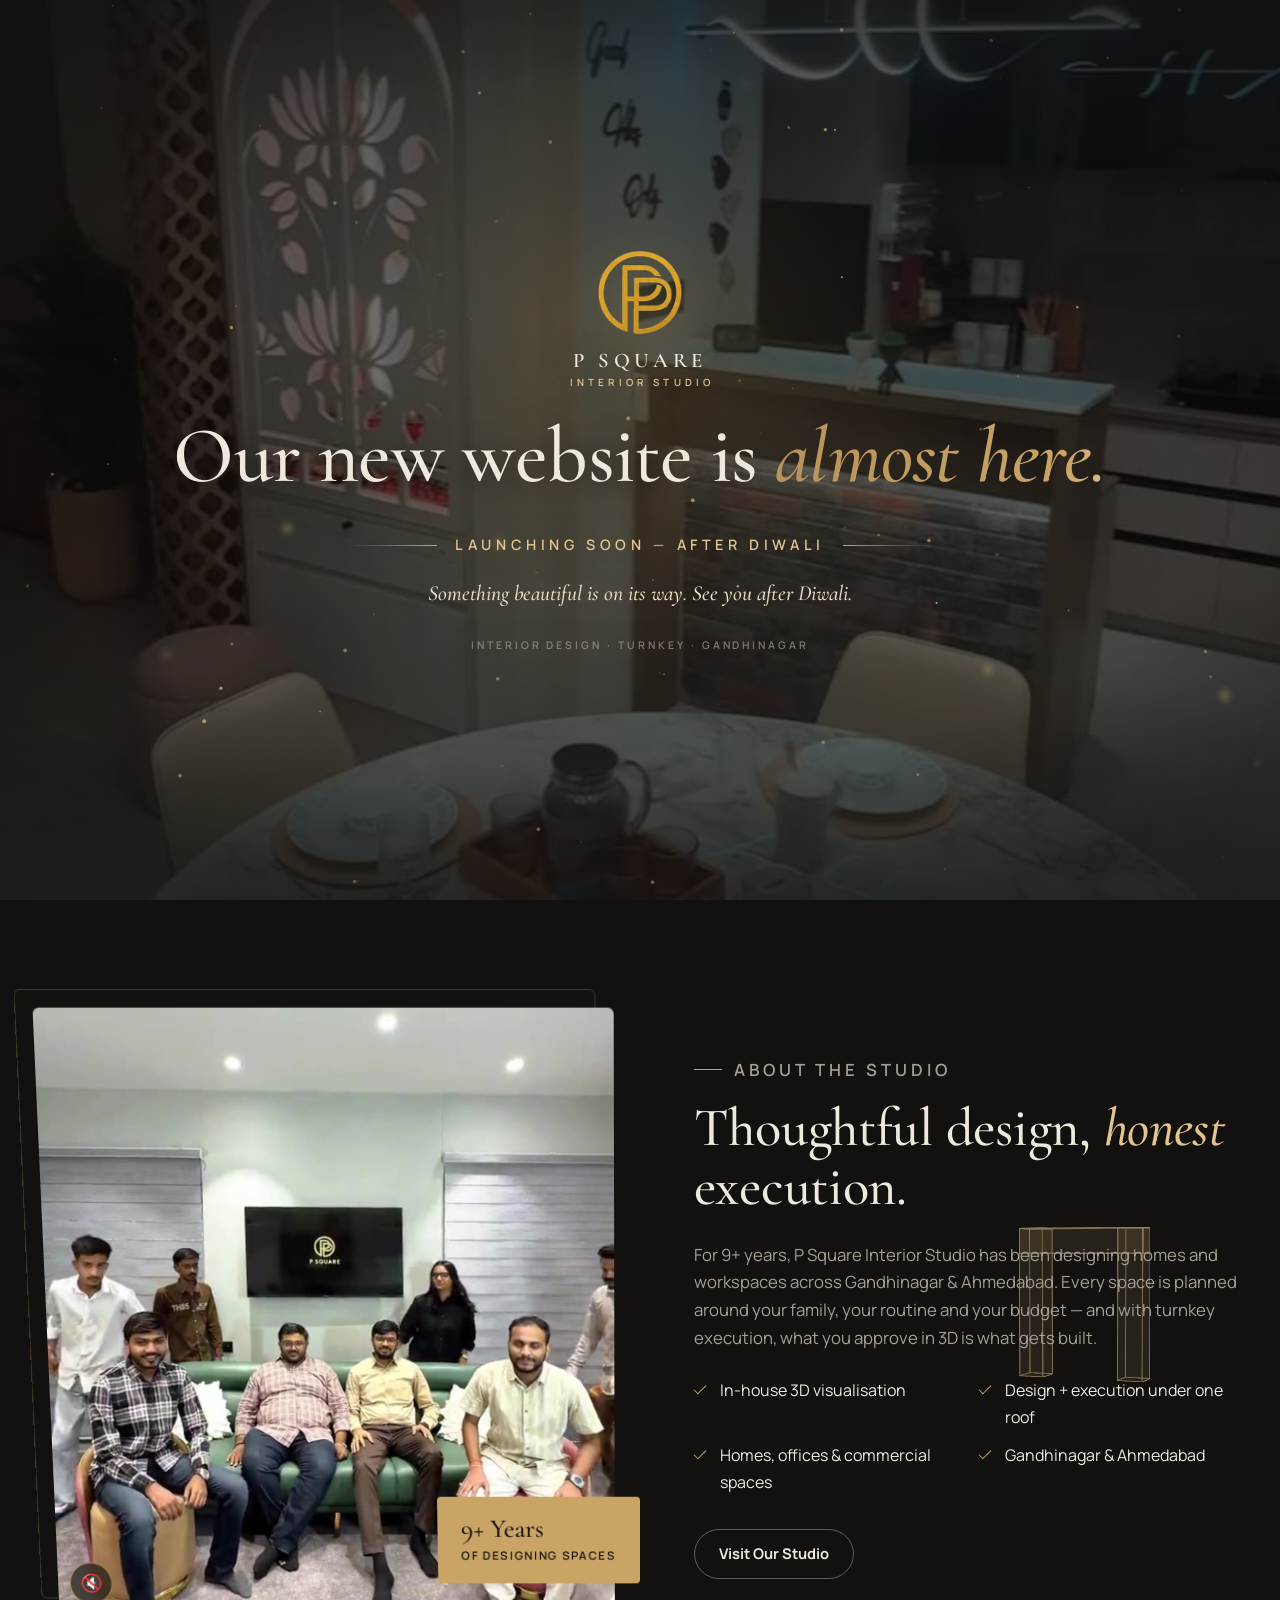
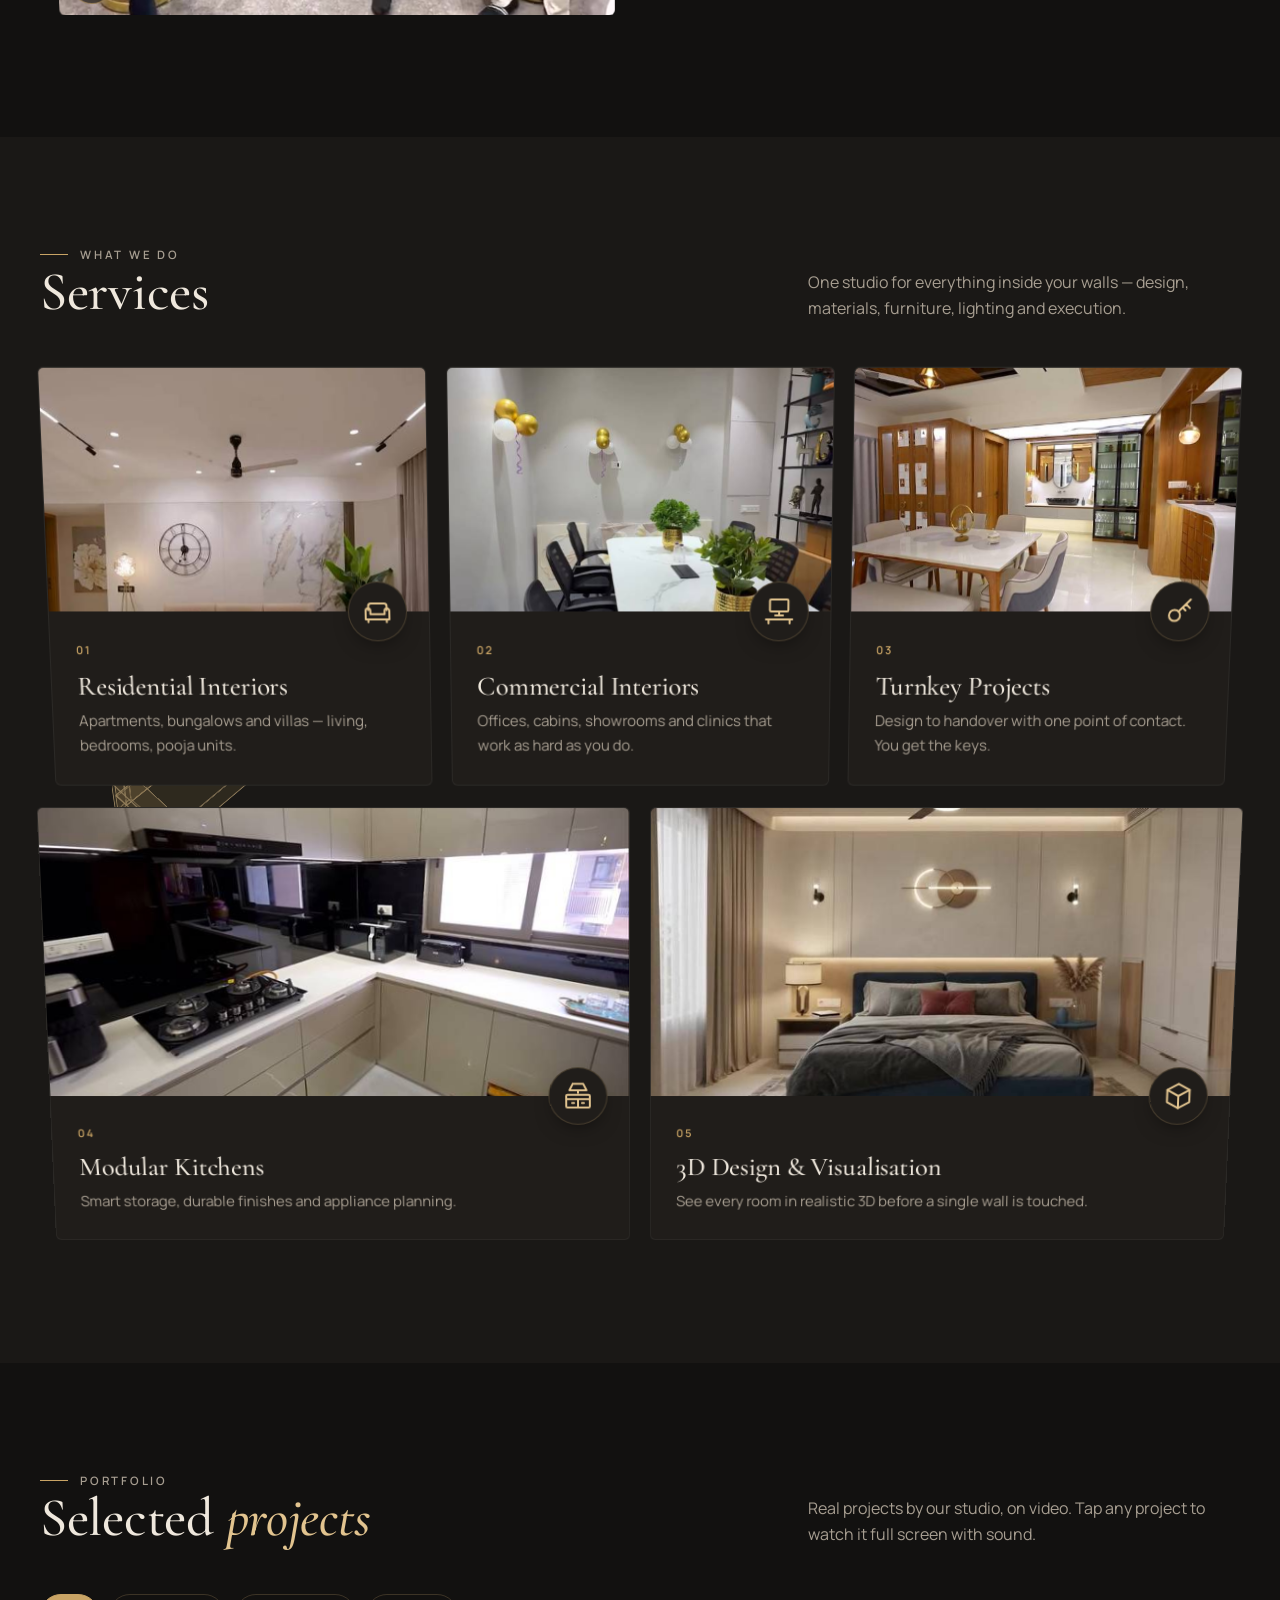
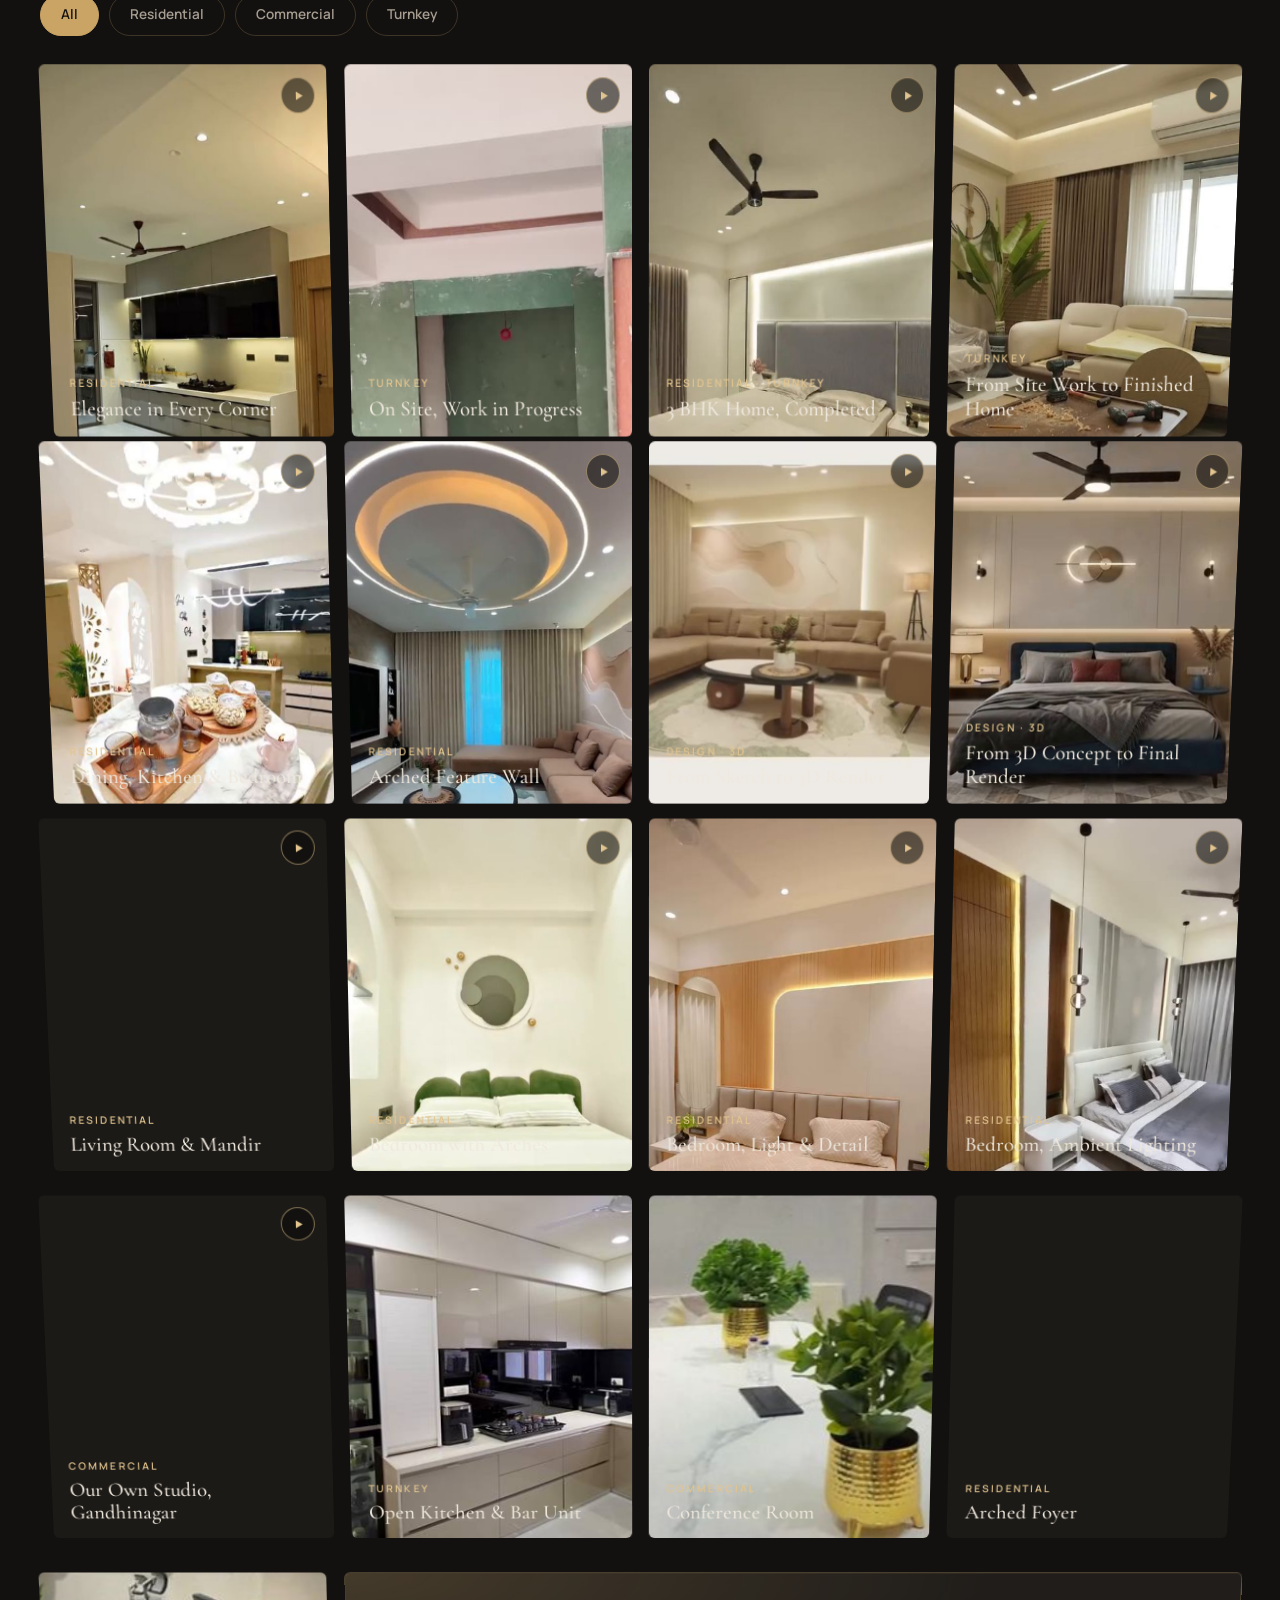
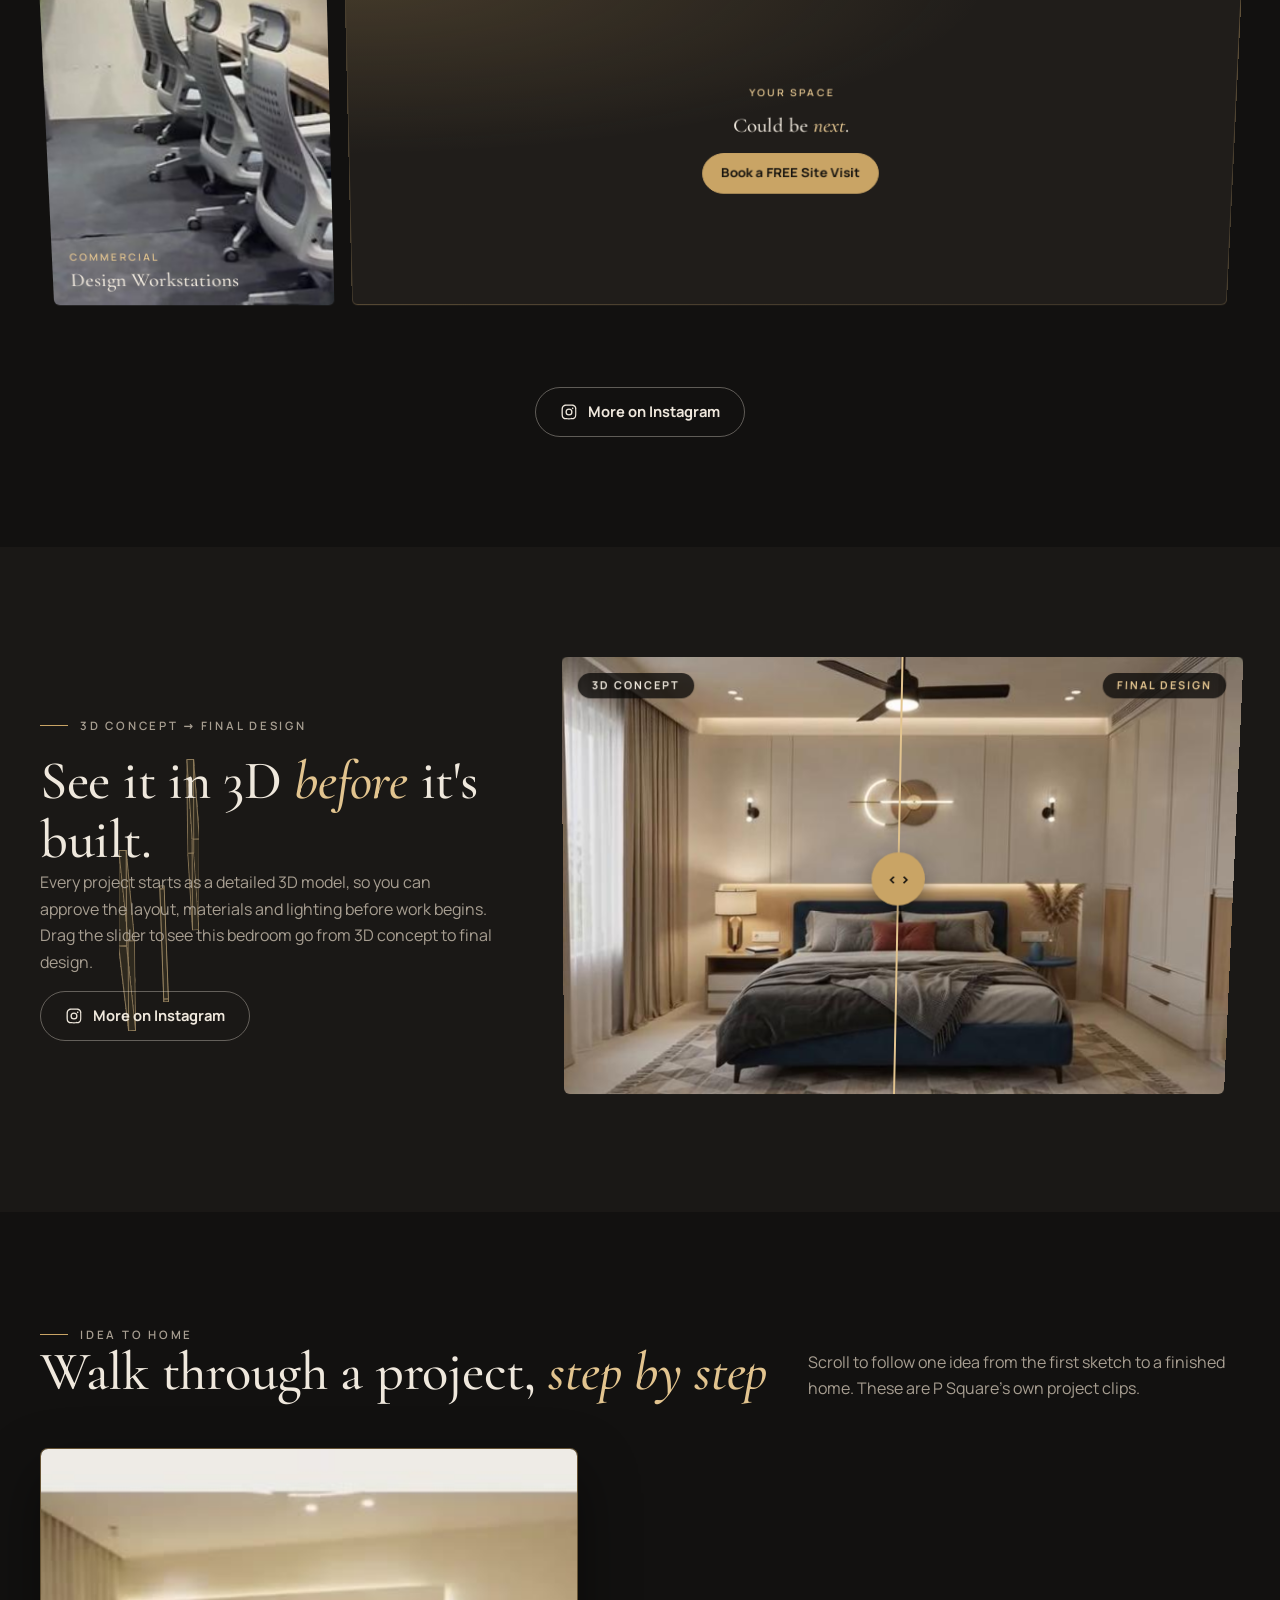
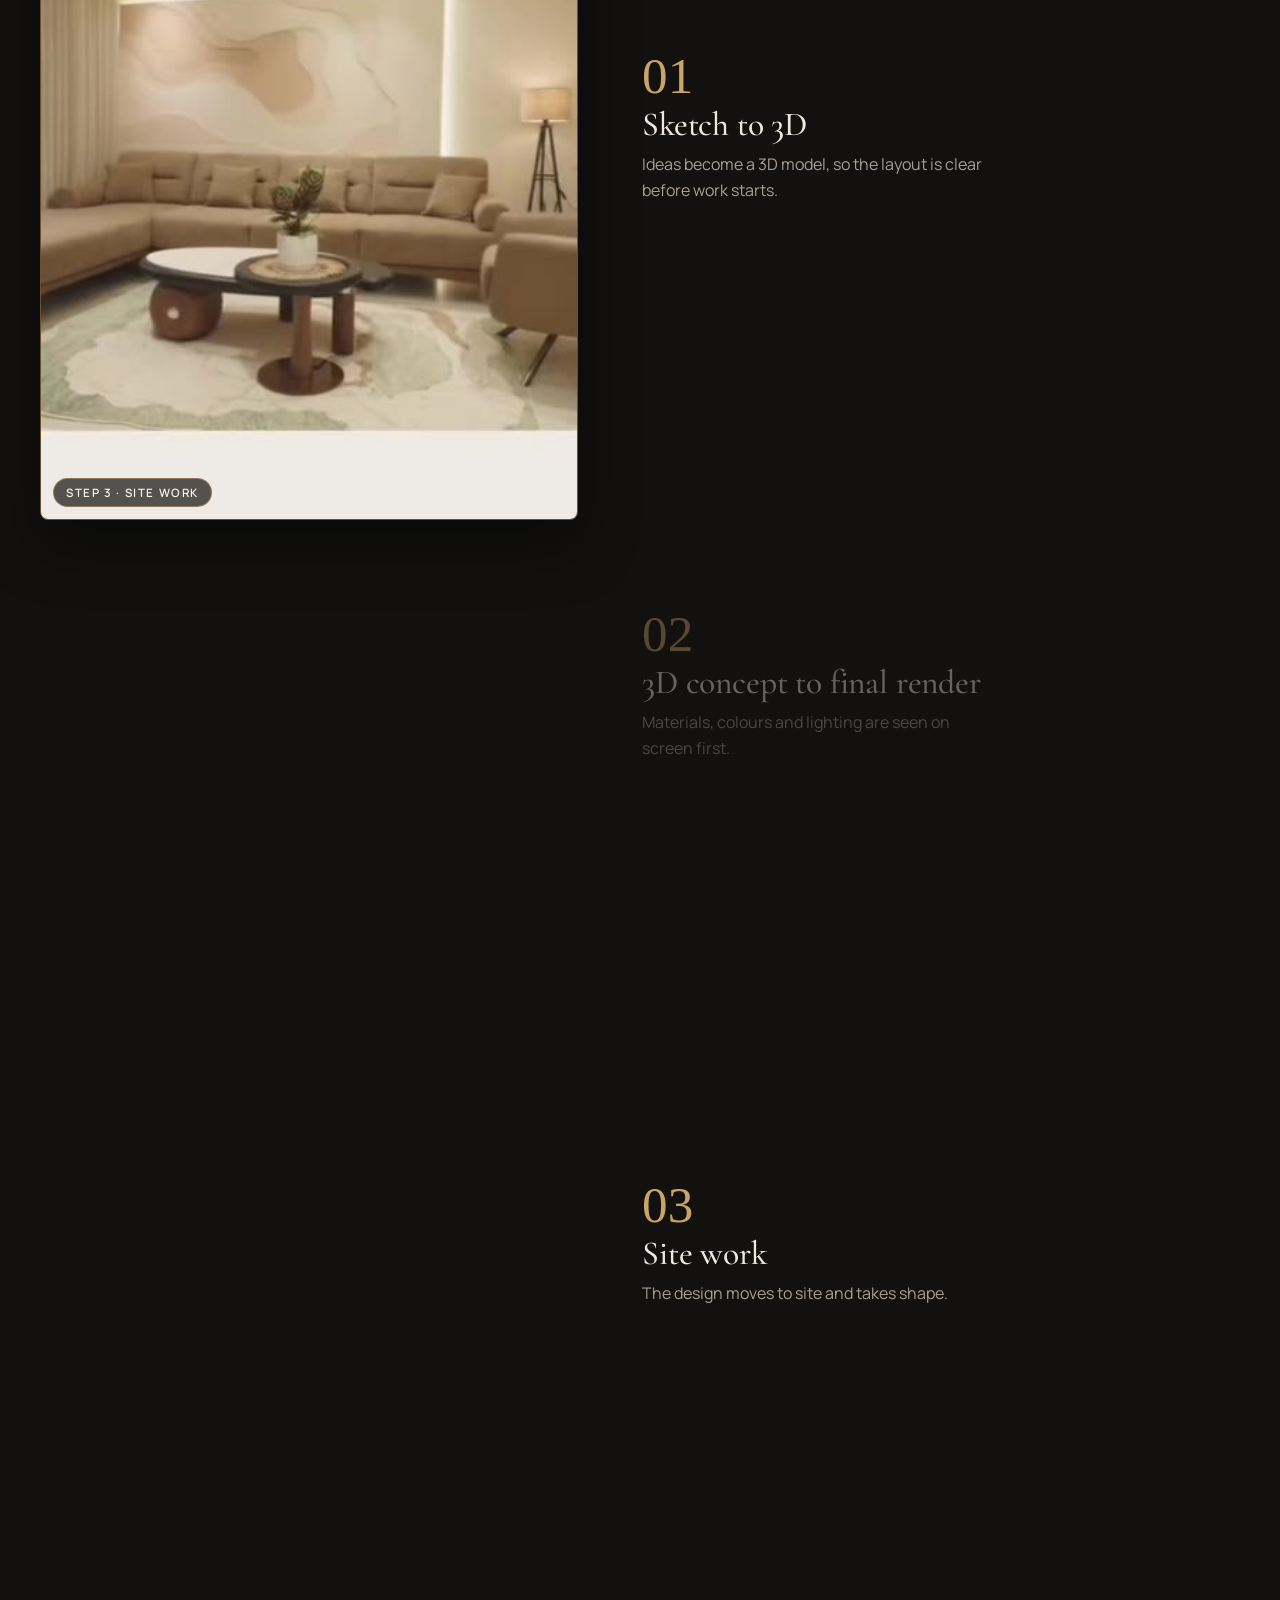
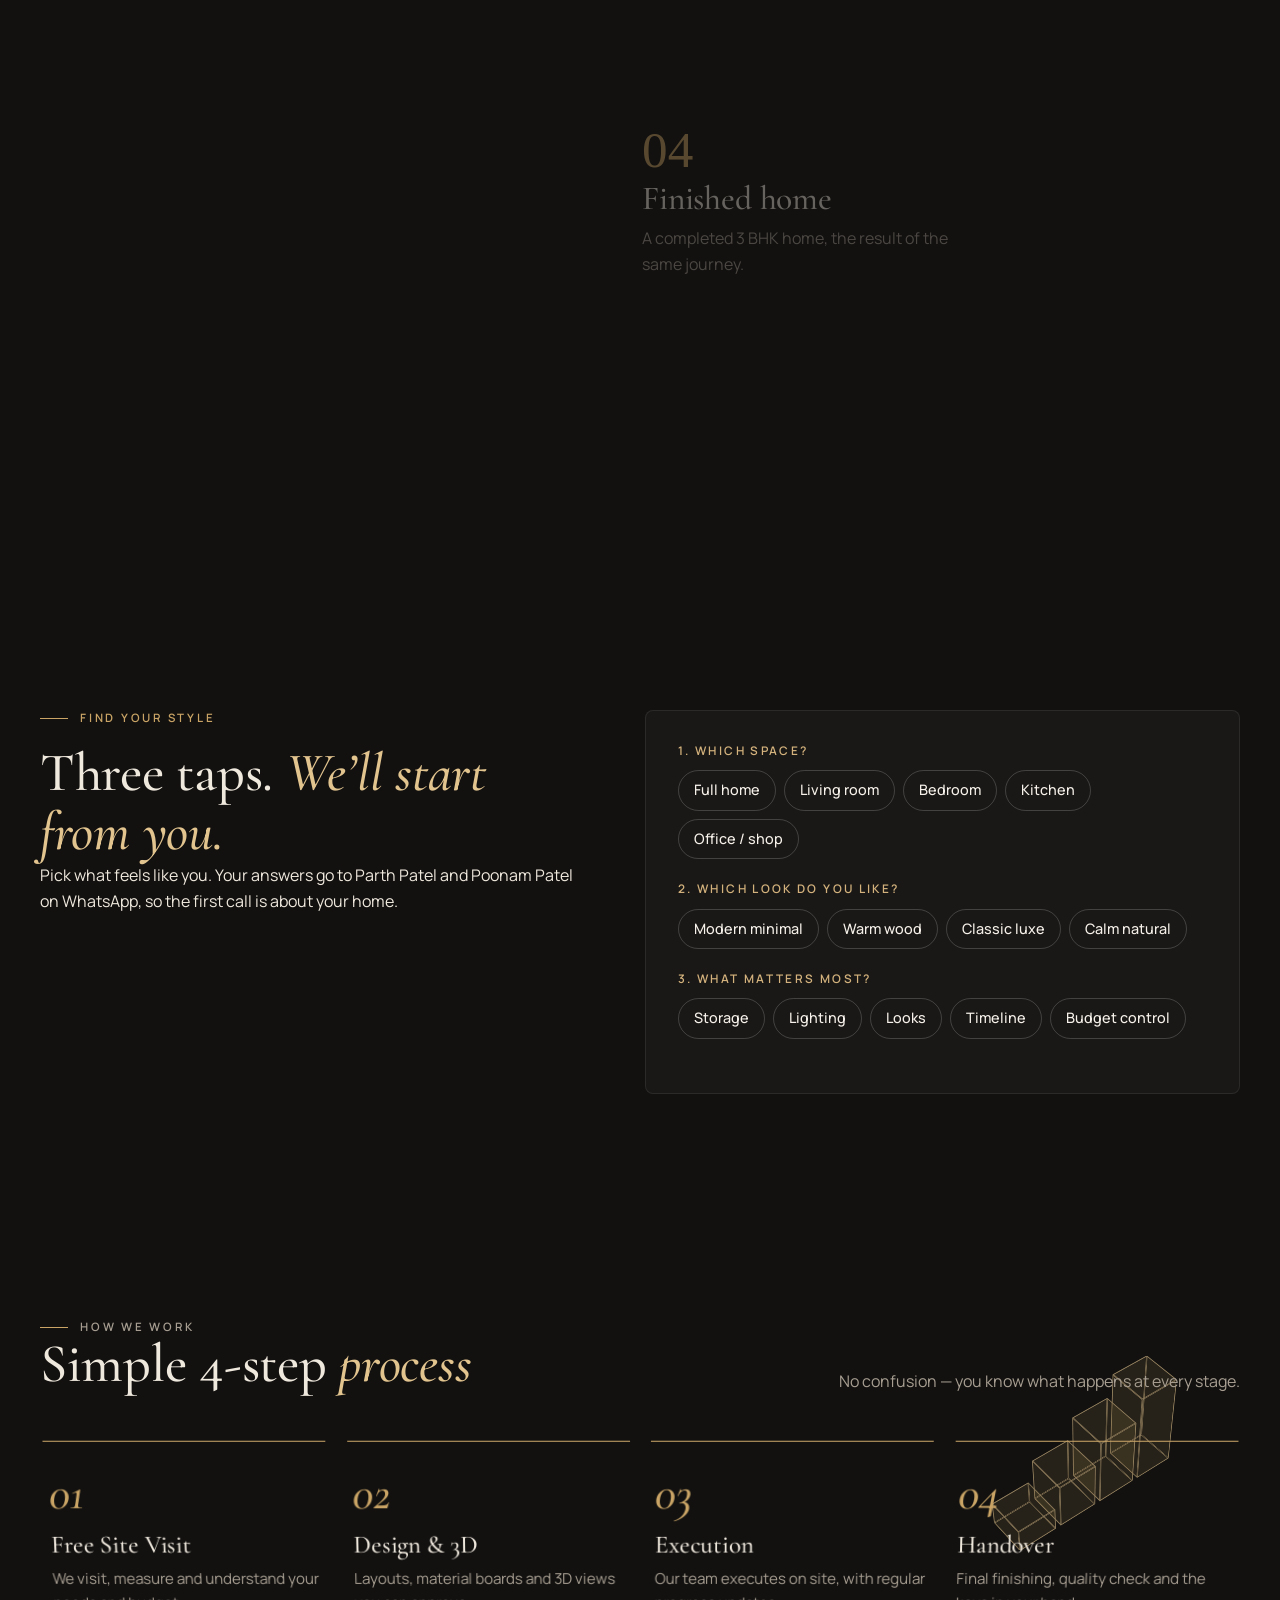
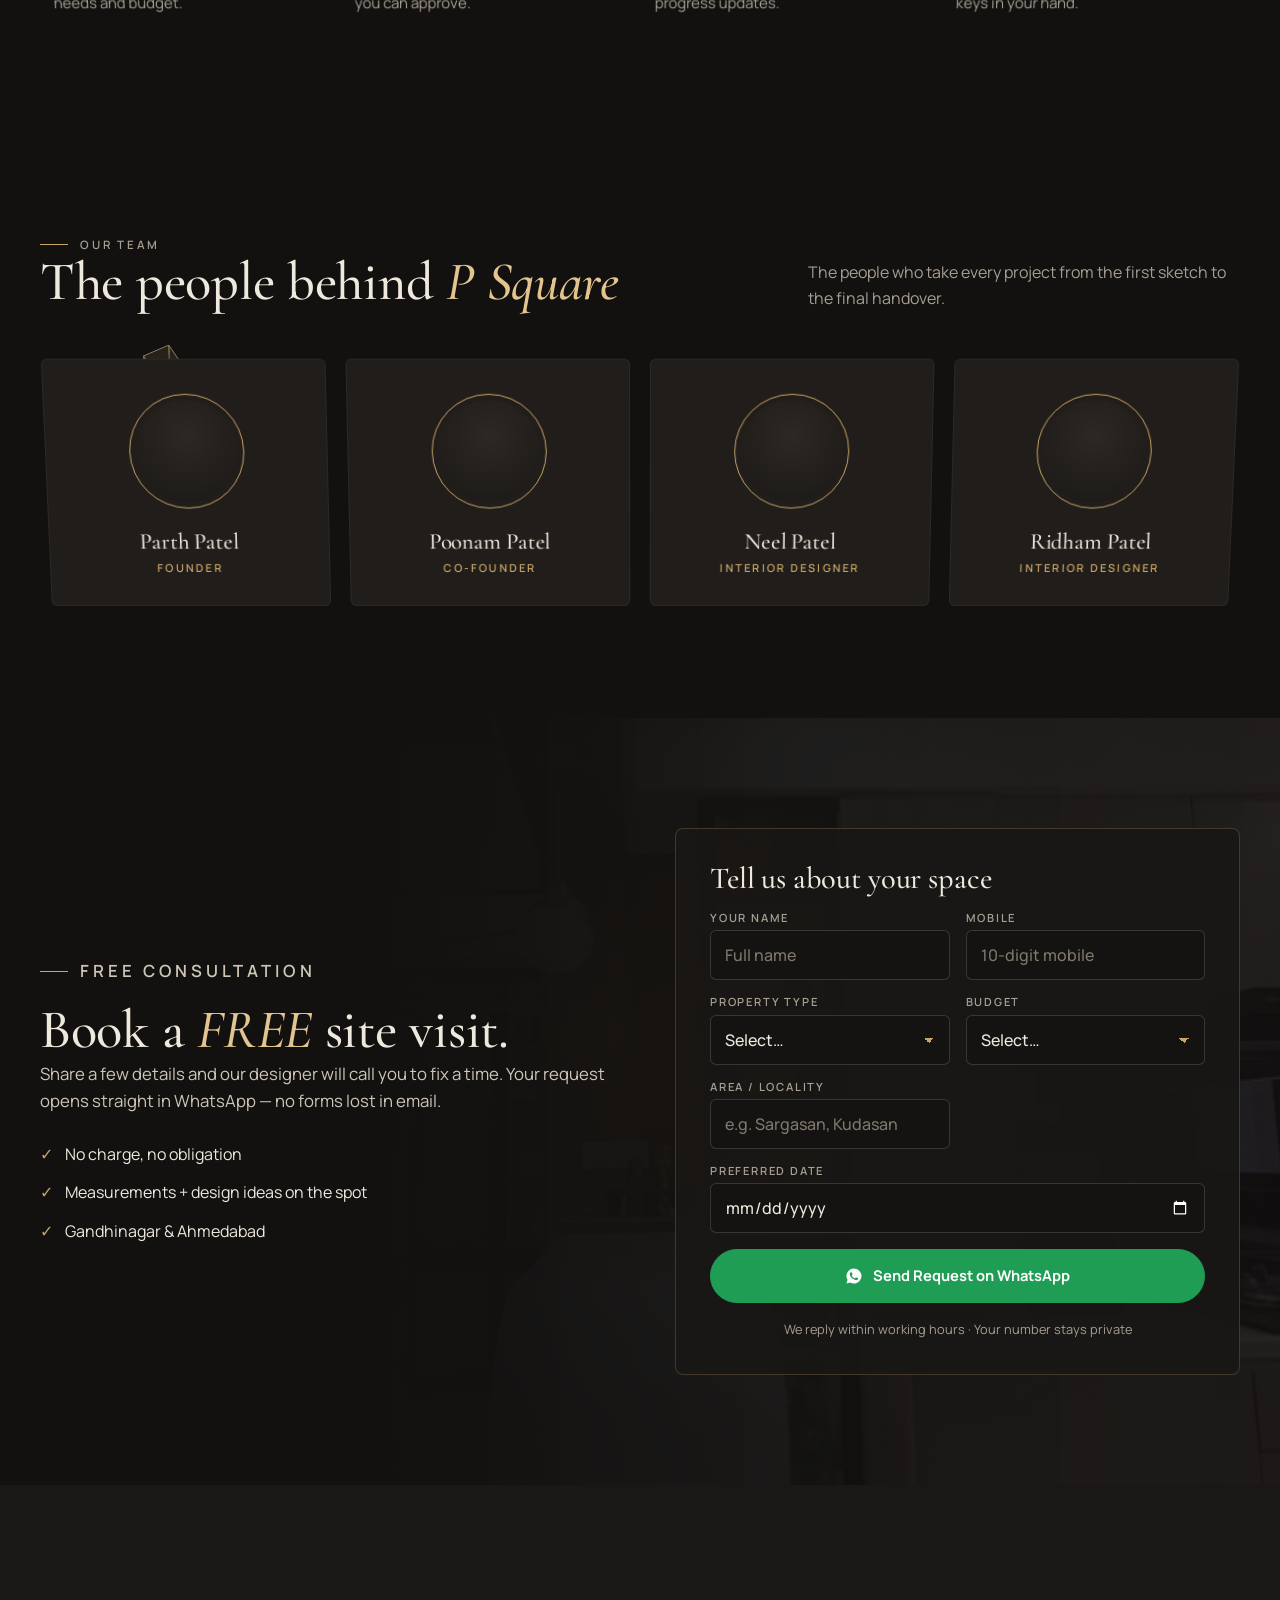
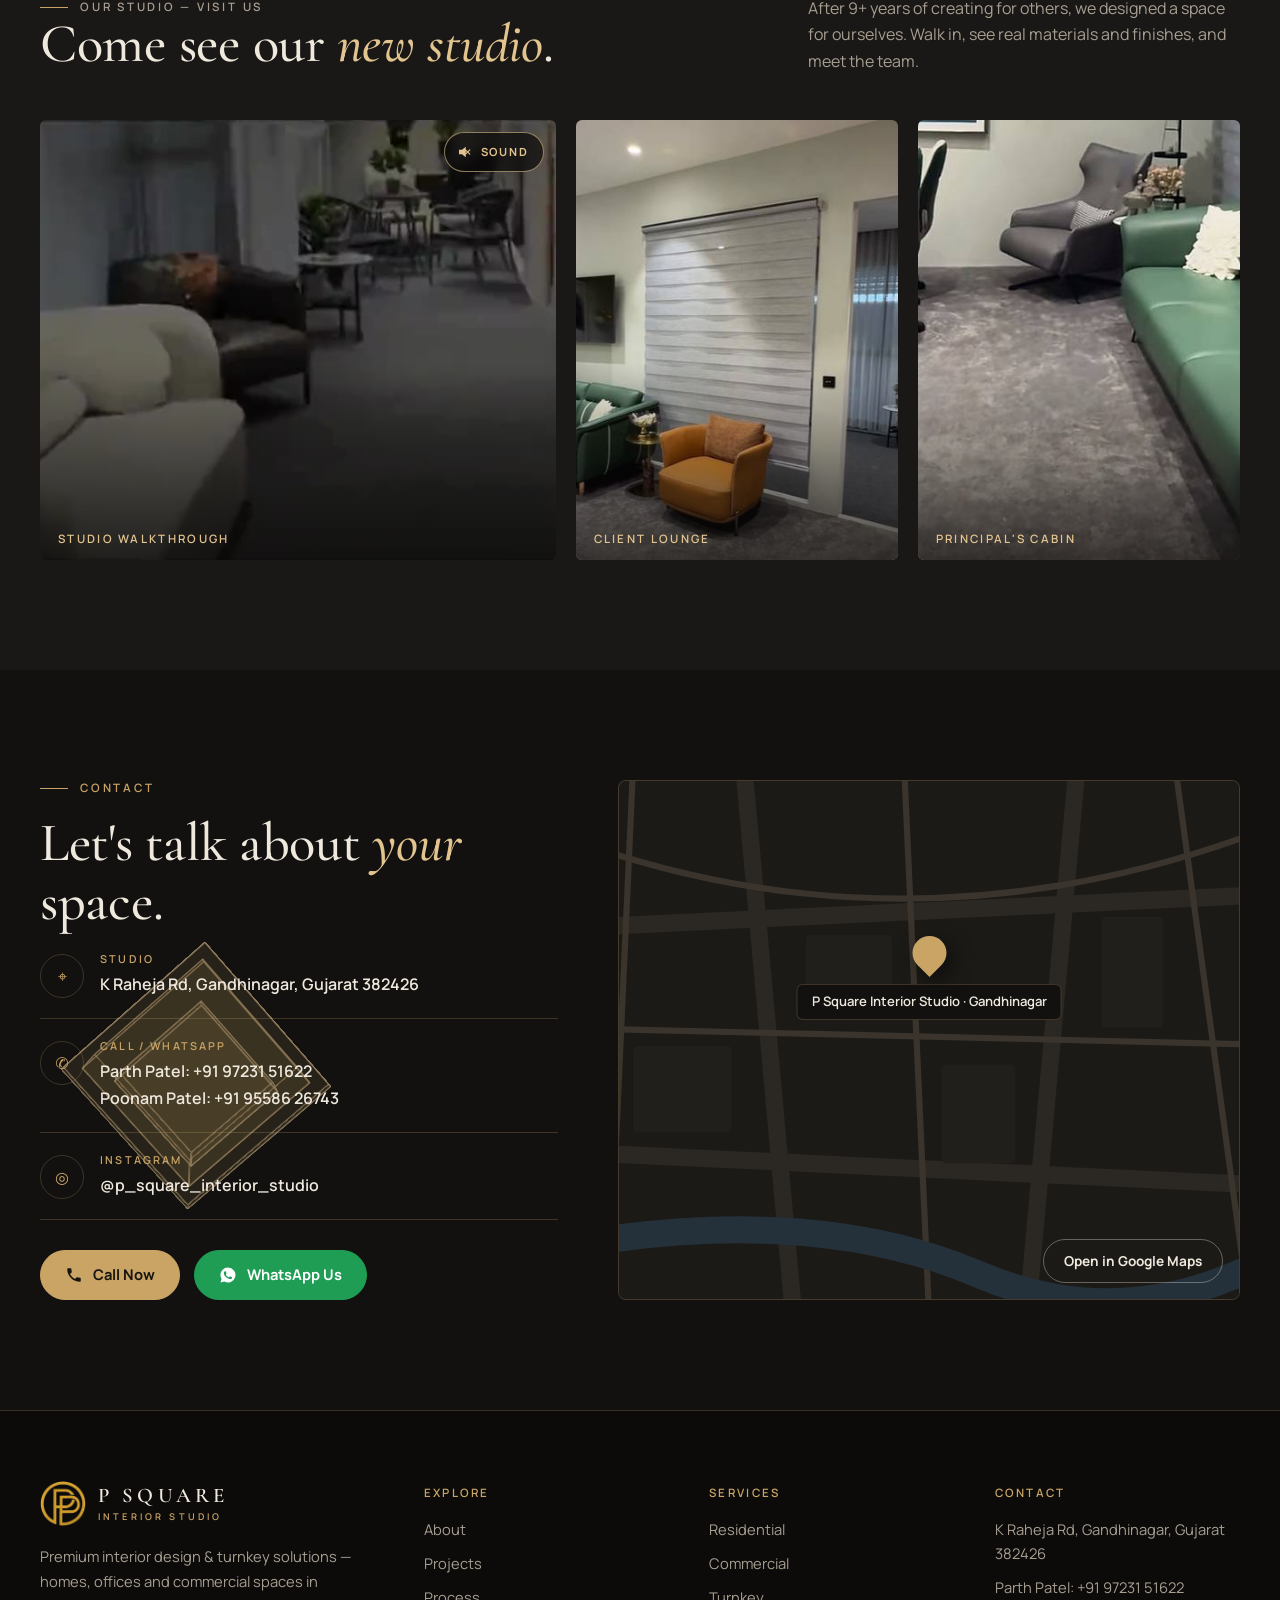
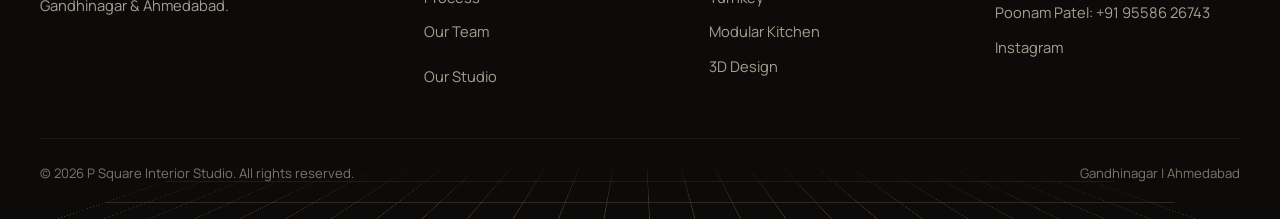
==== site/index.html @ 737e077c "Restore index.html from pristine source (fix frozen reveal states)" ====
<!doctype html>
<html lang="en">
<head>
<meta charset="utf-8">
<meta name="viewport" content="width=device-width,initial-scale=1,viewport-fit=cover">
<title>P Square Interior Studio — Interior Design &amp; Turnkey, Gandhinagar</title>
<meta name="description" content="Premium interior design and turnkey solutions for homes, offices and commercial spaces in Gandhinagar &amp; Ahmedabad. Book a free site visit.">
<meta name="theme-color" content="#121110">
<meta name="robots" content="noindex, nofollow">
<link rel="icon" type="image/png" href="favicon.png">
<link rel="apple-touch-icon" href="apple-touch-icon.png">
<link rel="preload" href="assets/fonts/CormorantGaramond-normal-500.woff2" as="font" type="font/woff2" crossorigin>
<link rel="preload" href="assets/fonts/Manrope-normal-400-700.woff2" as="font" type="font/woff2" crossorigin>
<link rel="stylesheet" href="assets/css/style.css">
<link rel="stylesheet" href="assets/css/fx.css?v=3">
<link rel="stylesheet" href="assets/css/fx3d.css?v=3d1">
<link rel="stylesheet" href="assets/css/contacts.css?v=c5">
<link rel="stylesheet" href="assets/css/extras.css?v=e1">
<script>document.documentElement.classList.add("fx-js");</script>
<script src="config.js"></script>
<script src="assets/js/countdown.js?v=5"></script>
</head>
<body>
<div class="launch" id="launch" role="dialog" aria-modal="true" aria-labelledby="ln-title" hidden>
 <div class="ln-film" aria-hidden="true"><video muted playsinline webkit-playsinline loop preload="none" disablepictureinpicture disableremoteplayback data-src-p="assets/media/psq-bg-p.mp4?v=5" data-src-w="assets/media/psq-bg-w.mp4?v=5" data-poster-p="assets/img/psq-bg-p.jpg?v=5" data-poster-w="assets/img/psq-bg-w.jpg?v=5"></video></div>
 <div class="ln-veil" aria-hidden="true"></div>
 <canvas class="ln-dust" aria-hidden="true"></canvas>
 <div class="ln-glow" aria-hidden="true"></div>
 <div class="ln-in">
  <img class="ln-logo" src="assets/img/logo-192.png" alt="" width="192" height="189">
  <p class="ln-brand"><b>P SQUARE</b><small>INTERIOR STUDIO</small></p>
  <p class="ln-title" id="ln-title">Our new website is <em>almost here.</em></p>
  <p class="ln-sub ln-num">The doors open in</p>
  <div class="ln-timer ln-num" role="timer" aria-live="off">
   <div class="ln-u"><span class="ln-v" data-u="d">00</span><span class="ln-l">Days</span></div>
   <span class="ln-sep" aria-hidden="true">:</span>
   <div class="ln-u"><span class="ln-v" data-u="h">00</span><span class="ln-l">Hours</span></div>
   <span class="ln-sep" aria-hidden="true">:</span>
   <div class="ln-u"><span class="ln-v" data-u="m">00</span><span class="ln-l">Minutes</span></div>
   <span class="ln-sep" aria-hidden="true">:</span>
   <div class="ln-u"><span class="ln-v" data-u="s">00</span><span class="ln-l">Seconds</span></div>
  </div>
  <p class="ln-date ln-num" id="ln-date"></p>
  <div class="ln-soonbox" aria-hidden="false"><span class="ln-rule"></span><p class="ln-soontxt">Launching soon <i>&mdash;</i> after Diwali</p><span class="ln-rule"></span></div>
  <p class="ln-note" id="ln-note" hidden></p>
  <p class="ln-foot">Interior Design &middot; Turnkey &middot; Gandhinagar</p>
 </div>
 <div class="ln-rt" aria-hidden="true"><span class="ln-rt-e">Now open</span><span class="ln-rt-h">P Square <em>Interior Studio</em></span><span class="ln-rt-l"></span></div>
 <div class="ln-cur ln-ctop" aria-hidden="true"></div>
 <div class="ln-cur ln-cbot" aria-hidden="true"></div>
</div>
<a class="skip" href="#main">Skip to content</a>
<header class="top" id="top">
 <div class="wrap">
  <a class="logo" href="#home" aria-label="P Square Interior Studio — home"><img class="markimg" src="assets/img/logo-96.png" srcset="assets/img/logo-96.png 1x, assets/img/logo-192.png 2x" width="46" height="45" alt=""><span class="wm"><b>P SQUARE</b><small>INTERIOR STUDIO</small></span></a>
  <nav class="nav" aria-label="Main">
   <a href="#about">About</a><a href="#services">Services</a><a href="#projects">Projects</a><a href="#process">Process</a><a href="#team">Team</a><a href="#contact">Contact</a>
  </nav>
  <a class="btn btn--sm top-cta" href="#book">Book a Free Site Visit</a>
  <div class="mob">
   <a class="callpill" href="#contact" data-call><svg viewBox="0 0 24 24" aria-hidden="true"><path d="M6.6 10.8a15.1 15.1 0 0 0 6.6 6.6l2.2-2.2c.3-.3.7-.4 1-.2 1.1.4 2.3.6 3.6.6.6 0 1 .4 1 1V20c0 .6-.4 1-1 1A17 17 0 0 1 3 4c0-.6.4-1 1-1h3.5c.6 0 1 .4 1 1 0 1.3.2 2.5.6 3.6.1.3 0 .7-.2 1z"/></svg><span>Call</span></a>
   <button class="burger" type="button" aria-label="Open menu" aria-expanded="false" aria-controls="menu"><i></i><i></i></button>
  </div>
 </div>
</header>

<div class="menu" id="menu" hidden>
 <div class="menu-in">
  <nav aria-label="Mobile">
   <a href="#about">About</a><a href="#services">Services</a><a href="#projects">Projects</a><a href="#process">Process</a><a href="#team">Our Team</a><a href="#studio">Our Studio</a><a href="#contact">Contact</a>
  </nav>
  <div class="menu-ctas">
   <a class="btn" href="#book">Book a FREE Site Visit</a>
   <a class="btn btn--wa" href="#book" data-wa><svg viewBox="0 0 24 24" aria-hidden="true"><path d="M12 2a10 10 0 0 0-8.6 15.1L2 22l5-1.3A10 10 0 1 0 12 2zm5.3 14.2c-.2.6-1.3 1.2-1.8 1.2-.5.1-1 .2-3.3-.7-2.8-1.1-4.5-3.9-4.7-4.1-.1-.2-1.1-1.5-1.1-2.9s.7-2 1-2.3c.2-.3.5-.3.7-.3h.5c.2 0 .4 0 .6.5l.8 2c.1.2.1.3 0 .5l-.4.6-.4.4c-.1.2-.3.3-.1.6.2.3.8 1.3 1.6 2 1.1 1 2 1.3 2.3 1.4.3.2.4.1.6-.1l.8-1c.2-.3.4-.2.6-.1l1.9.9c.3.1.5.2.5.3.1.2.1.7-.1 1.2z"/></svg><span>WhatsApp Us</span></a>
  </div>
  <p class="menu-note">Gandhinagar | Ahmedabad</p>
 </div>
</div>

<main id="main">
<section class="hero" id="home">
 <img class="hero-img" src="assets/img/hero.jpg" srcset="assets/img/hero-sm.jpg 640w, assets/img/hero.jpg 1280w" sizes="100vw" alt="Living and dining interior designed by P Square" width="1280" height="720" fetchpriority="high"><img class="hero-img hero-rot" src="assets/img/hero-r1.jpg" srcset="assets/img/hero-r1-sm.jpg 640w, assets/img/hero-r1.jpg 1280w" sizes="100vw" alt="Interior designed by P Square" width="1280" height="720" loading="lazy" decoding="async" aria-hidden="true"><img class="hero-img hero-rot" src="assets/img/hero-r2.jpg" srcset="assets/img/hero-r2-sm.jpg 640w, assets/img/hero-r2.jpg 1280w" sizes="100vw" alt="Interior designed by P Square" width="1280" height="720" loading="lazy" decoding="async" aria-hidden="true"><img class="hero-img hero-rot" src="assets/img/hero-r3.jpg" srcset="assets/img/hero-r3-sm.jpg 640w, assets/img/hero-r3.jpg 1280w" sizes="100vw" alt="Interior designed by P Square" width="1280" height="720" loading="lazy" decoding="async" aria-hidden="true"><img class="hero-img hero-rot" src="assets/img/hero-r4.jpg" srcset="assets/img/hero-r4-sm.jpg 640w, assets/img/hero-r4.jpg 1280w" sizes="100vw" alt="Interior designed by P Square" width="1280" height="720" loading="lazy" decoding="async" aria-hidden="true">
 <div class="wrap">
  <p class="eyebrow"><span>Interior Design &amp; Turnkey Execution <span class="nw">· Gandhinagar</span></span></p>
  <h1>Spaces designed <em>around</em> the way you live.</h1>
  <p class="lead">Premium interiors for homes, offices and commercial spaces across Gandhinagar &amp; Ahmedabad — from first sketch and 3D views to the final handover.</p>
  <div class="ctas"><a class="btn" href="#book">Book a FREE Site Visit</a><a class="btn btn--ghost" href="#projects">View Our Projects</a></div>
  <ul class="strip"><li>Residential</li><li>Commercial</li><li>Turnkey Projects</li><li>Modular Kitchens</li></ul>
 </div>
</section>

<section class="about" id="about">
 <div class="wrap">
  <div class="pic"><img src="assets/img/cta.jpg" srcset="assets/img/cta-sm.jpg 640w, assets/img/cta.jpg 1280w" sizes="(max-width:760px) 100vw, 50vw" alt="A finished living space by P Square" loading="lazy" decoding="async"><video class="abvid" src="assets/media/about-team.mp4?v=a1" poster="assets/img/about-team.jpg" autoplay muted loop playsinline preload="auto" aria-label="Meet the team behind P Square"></video><button type="button" class="abmute" aria-label="Turn sound on">&#128263;</button><div class="badge"><b>9+ Years</b>of designing spaces</div></div>
  <div>
   <p class="eyebrow">About the studio</p>
   <h2>Thoughtful design, <em>honest</em> execution.</h2>
   <p>For 9+ years, P Square Interior Studio has been designing homes and workspaces across Gandhinagar &amp; Ahmedabad. Every space is planned around your family, your routine and your budget — and with turnkey execution, what you approve in 3D is what gets built.</p>
   <ul class="ticks"><li>In-house 3D visualisation</li><li>Design + execution under one roof</li><li>Homes, offices &amp; commercial spaces</li><li>Gandhinagar &amp; Ahmedabad</li></ul>
   <a class="btn btn--ghost" href="#studio">Visit Our Studio</a>
  </div>
 </div>
</section>

<section class="alt" id="services">
 <div class="wrap">
  <div class="head"><div><p class="eyebrow">What we do</p><h2>Services</h2></div><p>One studio for everything inside your walls — design, materials, furniture, lighting and execution.</p></div>
  <div class="svc">
   <article class="sv"><img src="assets/img/res.jpg" srcset="assets/img/res-sm.jpg 480w, assets/img/res.jpg 720w" sizes="(max-width:760px) 130px, 33vw" alt="Residential interior" loading="lazy" decoding="async"><div><small>01</small><h3>Residential Interiors</h3><p>Apartments, bungalows and villas — living, bedrooms, pooja units.</p></div></article>
   <article class="sv"><img src="assets/img/st_conf.jpg" srcset="assets/img/st_conf-sm.jpg 560w, assets/img/st_conf.jpg 1080w" sizes="(max-width:760px) 130px, 33vw" alt="Commercial office interior" loading="lazy" decoding="async"><div><small>02</small><h3>Commercial Interiors</h3><p>Offices, cabins, showrooms and clinics that work as hard as you do.</p></div></article>
   <article class="sv"><img src="assets/img/turnkey.jpg" srcset="assets/img/turnkey-sm.jpg 640w, assets/img/turnkey.jpg 1280w" sizes="(max-width:760px) 130px, 33vw" alt="Turnkey interior project" loading="lazy" decoding="async"><div><small>03</small><h3>Turnkey Projects</h3><p>Design to handover with one point of contact. You get the keys.</p></div></article>
   <article class="sv"><img src="assets/img/kitchen.jpg" srcset="assets/img/kitchen-sm.jpg 640w, assets/img/kitchen.jpg 1280w" sizes="(max-width:760px) 130px, 50vw" alt="Modular kitchen" loading="lazy" decoding="async"><div><small>04</small><h3>Modular Kitchens</h3><p>Smart storage, durable finishes and appliance planning.</p></div></article>
   <article class="sv"><img src="assets/img/design3d.jpg" srcset="assets/img/design3d-sm.jpg 480w, assets/img/design3d.jpg 720w" sizes="(max-width:760px) 130px, 50vw" alt="3D visualisation of a bedroom" loading="lazy" decoding="async"><div><small>05</small><h3>3D Design &amp; Visualisation</h3><p>See every room in realistic 3D before a single wall is touched.</p></div></article>
  </div>
 </div>
</section>

<section id="projects">
 <div class="wrap">
  <div class="head"><div><p class="eyebrow">Portfolio</p><h2>Selected <em>projects</em></h2></div><p>Real projects by our studio, on video. Tap any project to watch it full screen with sound.</p></div>
  <div class="chips" role="group" aria-label="Filter projects">
   <button type="button" class="chip on" data-filter="all" aria-pressed="true">All</button><button type="button" class="chip" data-filter="residential" aria-pressed="false">Residential</button><button type="button" class="chip" data-filter="commercial" aria-pressed="false">Commercial</button><button type="button" class="chip" data-filter="turnkey" aria-pressed="false">Turnkey</button>
  </div>
  <div class="grid" id="grid">
  <button type="button" class="pj pv" data-cat="residential" data-video="assets/media/pf02.mp4?v=f1" data-preview="assets/media/pr02.mp4?v=3" data-full="assets/img/pr02.jpg?v=3" data-title="Elegance in Every Corner" data-label="Residential" data-desc="Living room, bedroom and kitchen detailing"><img src="assets/img/pr02.jpg?v=3" alt="Video of a living room, bedroom and kitchen" loading="lazy" decoding="async"><video muted loop playsinline preload="none" aria-hidden="true" tabindex="-1"></video><i class="pv-ic" aria-hidden="true"><svg viewBox="0 0 24 24"><path d="M8 5.5v13l11-6.5z"/></svg></i><span><small>Residential</small><b>Elegance in Every Corner</b></span></button>
  <button type="button" class="pj pv" data-cat="turnkey" data-video="assets/media/pf07.mp4?v=f1" data-preview="assets/media/pr07.mp4?v=1" data-full="assets/img/pr07.jpg" data-title="On Site, Work in Progress" data-label="Turnkey" data-desc="Site execution, stage by stage"><img src="assets/img/pr07.jpg" alt="Video of interior work in progress on site" loading="lazy" decoding="async"><video muted loop playsinline preload="none" aria-hidden="true" tabindex="-1"></video><i class="pv-ic" aria-hidden="true"><svg viewBox="0 0 24 24"><path d="M8 5.5v13l11-6.5z"/></svg></i><span><small>Turnkey</small><b>On Site, Work in Progress</b></span></button>
  <button type="button" class="pj pv" data-cat="residential turnkey" data-video="assets/media/pf01.mp4?v=f1" data-preview="assets/media/pr01.mp4?v=3" data-full="assets/img/pr01.jpg?v=3" data-title="3 BHK Home, Completed" data-label="Residential · Turnkey" data-desc="A complete 3 BHK home, from living room to bedrooms"><img src="assets/img/pr01.jpg?v=3" alt="Video of a completed 3 BHK home interior" loading="lazy" decoding="async"><video muted loop playsinline preload="none" aria-hidden="true" tabindex="-1"></video><i class="pv-ic" aria-hidden="true"><svg viewBox="0 0 24 24"><path d="M8 5.5v13l11-6.5z"/></svg></i><span><small>Residential · Turnkey</small><b>3 BHK Home, Completed</b></span></button>
  <button type="button" class="pj pv" data-cat="turnkey residential" data-video="assets/media/pf11.mp4?v=f1" data-preview="assets/media/pr11.mp4?v=3" data-full="assets/img/pr11.jpg?v=3" data-title="From Site Work to Finished Home" data-label="Turnkey" data-desc="Bare site to finished home, executed by our team"><img src="assets/img/pr11.jpg?v=3" alt="Video from site work to a finished home" loading="lazy" decoding="async"><video muted loop playsinline preload="none" aria-hidden="true" tabindex="-1"></video><i class="pv-ic" aria-hidden="true"><svg viewBox="0 0 24 24"><path d="M8 5.5v13l11-6.5z"/></svg></i><span><small>Turnkey</small><b>From Site Work to Finished Home</b></span></button>
  <button type="button" class="pj pv" data-cat="residential" data-video="assets/media/pf04.mp4?v=f1" data-preview="assets/media/pr04.mp4?v=3" data-full="assets/img/pr04.jpg?v=3" data-title="Dining, Kitchen &amp; Bedroom" data-label="Residential" data-desc="Open dining, modular kitchen and bedroom"><img src="assets/img/pr04.jpg?v=3" alt="Video of a dining area, kitchen and bedroom" loading="lazy" decoding="async"><video muted loop playsinline preload="none" aria-hidden="true" tabindex="-1"></video><i class="pv-ic" aria-hidden="true"><svg viewBox="0 0 24 24"><path d="M8 5.5v13l11-6.5z"/></svg></i><span><small>Residential</small><b>Dining, Kitchen &amp; Bedroom</b></span></button>
  <button type="button" class="pj pv" data-cat="residential" data-video="assets/media/pf03.mp4?v=f1" data-preview="assets/media/pr03.mp4?v=3" data-full="assets/img/pr03.jpg?v=3" data-title="Arched Feature Wall" data-label="Residential" data-desc="Living and dining with an arched wall and backlit niche"><img src="assets/img/pr03.jpg?v=3" alt="Video of a living and dining space with an arched wall" loading="lazy" decoding="async"><video muted loop playsinline preload="none" aria-hidden="true" tabindex="-1"></video><i class="pv-ic" aria-hidden="true"><svg viewBox="0 0 24 24"><path d="M8 5.5v13l11-6.5z"/></svg></i><span><small>Residential</small><b>Arched Feature Wall</b></span></button>
  <button type="button" class="pj pv" data-cat="residential" data-video="assets/media/pf12.mp4?v=f1" data-full="assets/img/pf12.jpg?v=f1" data-title="From Sketch to 3D Render" data-label="Design · 3D" data-desc="A hand sketch becomes a finished 3D render"><img src="assets/img/pf12.jpg?v=f1" alt="Sketch turning into a 3D render" loading="lazy" decoding="async"><video muted loop playsinline preload="none" aria-hidden="true" tabindex="-1"></video><i class="pv-ic" aria-hidden="true"><svg viewBox="0 0 24 24"><path d="M8 5.5v13l11-6.5z"/></svg></i><span><small>Design · 3D</small><b>From Sketch to 3D Render</b></span></button>
  <button type="button" class="pj pv" data-cat="residential" data-video="assets/media/pf06.mp4?v=f1" data-preview="assets/media/pr06.mp4?v=1" data-full="assets/img/pr06.jpg" data-title="From 3D Concept to Final Render" data-label="Design · 3D" data-desc="How a room is planned in 3D before execution"><img src="assets/img/pr06.jpg" alt="Video of a bedroom going from 3D concept to final render" loading="lazy" decoding="async"><video muted loop playsinline preload="none" aria-hidden="true" tabindex="-1"></video><i class="pv-ic" aria-hidden="true"><svg viewBox="0 0 24 24"><path d="M8 5.5v13l11-6.5z"/></svg></i><span><small>Design · 3D</small><b>From 3D Concept to Final Render</b></span></button>
  <button type="button" class="pj pv" data-cat="residential" data-video="assets/media/pr09.mp4?v=3" data-full="assets/img/pr09.jpg?v=3" data-title="Living Room &amp; Mandir" data-label="Residential" data-desc="Ring-light ceiling and a jaali mandir unit"><img src="assets/img/pr09.jpg?v=3" alt="Video of a living room with a ring-light ceiling" loading="lazy" decoding="async"><video muted loop playsinline preload="none" aria-hidden="true" tabindex="-1"></video><i class="pv-ic" aria-hidden="true"><svg viewBox="0 0 24 24"><path d="M8 5.5v13l11-6.5z"/></svg></i><span><small>Residential</small><b>Living Room &amp; Mandir</b></span></button>
  <button type="button" class="pj pv" data-cat="residential" data-video="assets/media/pr10.mp4?v=3" data-full="assets/img/pr10.jpg?v=3" data-title="Bedroom with Arches" data-label="Residential" data-desc="Arched niches, mural wall and a study unit"><img src="assets/img/pr10.jpg?v=3" alt="Video of a green bedroom with arches and a study unit" loading="lazy" decoding="async"><video muted loop playsinline preload="none" aria-hidden="true" tabindex="-1"></video><i class="pv-ic" aria-hidden="true"><svg viewBox="0 0 24 24"><path d="M8 5.5v13l11-6.5z"/></svg></i><span><small>Residential</small><b>Bedroom with Arches</b></span></button>
  <button type="button" class="pj pv" data-cat="residential" data-video="assets/media/pr05.mp4?v=3" data-full="assets/img/pr05.jpg?v=3" data-title="Bedroom, Light &amp; Detail" data-label="Residential" data-desc="Backlit panels and warm cove lighting"><img src="assets/img/pr05.jpg?v=3" alt="Video of a bedroom with backlit panels" loading="lazy" decoding="async"><video muted loop playsinline preload="none" aria-hidden="true" tabindex="-1"></video><i class="pv-ic" aria-hidden="true"><svg viewBox="0 0 24 24"><path d="M8 5.5v13l11-6.5z"/></svg></i><span><small>Residential</small><b>Bedroom, Light &amp; Detail</b></span></button>
  <button type="button" class="pj pv" data-cat="residential" data-video="assets/media/pr08.mp4?v=1" data-full="assets/img/pr08.jpg" data-title="Bedroom, Ambient Lighting" data-label="Residential" data-desc="Soft profile lighting and a panelled bed wall"><img src="assets/img/pr08.jpg" alt="Video of a bedroom with ambient lighting" loading="lazy" decoding="async"><video muted loop playsinline preload="none" aria-hidden="true" tabindex="-1"></video><i class="pv-ic" aria-hidden="true"><svg viewBox="0 0 24 24"><path d="M8 5.5v13l11-6.5z"/></svg></i><span><small>Residential</small><b>Bedroom, Ambient Lighting</b></span></button>
  <button type="button" class="pj pv" data-cat="commercial" data-video="assets/media/office-studio.mp4?v=pro3" data-preview="assets/media/pr12.mp4?v=1" data-lbposter="assets/img/studio-v3.jpg" data-full="assets/img/c_studio.jpg" data-title="Our Own Studio, Gandhinagar" data-label="Commercial" data-desc="Lounge, workstations, conference room and cabin"><img src="assets/img/c_studio.jpg" alt="Walkthrough video of the P Square studio office" loading="lazy" decoding="async"><video muted loop playsinline preload="none" aria-hidden="true" tabindex="-1"></video><i class="pv-ic" aria-hidden="true"><svg viewBox="0 0 24 24"><path d="M8 5.5v13l11-6.5z"/></svg></i><span><small>Commercial</small><b>Our Own Studio, Gandhinagar</b></span></button>
  <button type="button" class="pj ph" data-cat="turnkey" data-full="assets/img/g_kitchen.jpg" data-title="Open Kitchen &amp; Bar Unit" data-label="Turnkey" data-desc="Photo · open kitchen with a bar counter"><img src="assets/img/g_kitchen.jpg" srcset="assets/img/g_kitchen-sm.jpg 640w, assets/img/g_kitchen.jpg 1280w" sizes="(max-width:640px) 50vw, (max-width:900px) 33vw, 25vw" alt="Open kitchen with a bar counter" loading="lazy" decoding="async"><span><small>Turnkey</small><b>Open Kitchen &amp; Bar Unit</b></span></button>
  <button type="button" class="pj ph" data-cat="commercial" data-full="assets/img/c_conf.jpg" data-title="Conference Room" data-label="Commercial" data-desc="Photo · conference room at our studio"><img src="assets/img/c_conf.jpg" srcset="assets/img/c_conf-sm.jpg 640w, assets/img/c_conf.jpg 1280w" sizes="(max-width:640px) 50vw, (max-width:900px) 33vw, 25vw" alt="Conference room with a marble table" loading="lazy" decoding="async"><span><small>Commercial</small><b>Conference Room</b></span></button>
  <button type="button" class="pj ph" data-cat="residential" data-full="assets/img/p_foyer.jpg" data-title="Arched Foyer" data-label="Residential" data-desc="Photo · arched foyer with a landscape mural"><img src="assets/img/p_foyer.jpg" srcset="assets/img/p_foyer-sm.jpg 480w, assets/img/p_foyer.jpg 720w" sizes="(max-width:640px) 50vw, (max-width:900px) 33vw, 25vw" alt="Arched foyer with a landscape mural" loading="lazy" decoding="async"><span><small>Residential</small><b>Arched Foyer</b></span></button>
  <button type="button" class="pj ph" data-cat="commercial" data-full="assets/img/c_work.jpg" data-title="Design Workstations" data-label="Commercial" data-desc="Photo · team workstations at our studio"><img src="assets/img/c_work.jpg" srcset="assets/img/c_work-sm.jpg 640w, assets/img/c_work.jpg 1280w" sizes="(max-width:640px) 50vw, (max-width:900px) 33vw, 25vw" alt="Design workstations at the P Square studio" loading="lazy" decoding="async"><span><small>Commercial</small><b>Design Workstations</b></span></button>
  <a class="pj pj-cta" href="#book" id="pjcta" hidden><span class="cta-in"><small>Your space</small><b>Could be <em>next</em>.</b><i class="btn btn--sm">Book a FREE Site Visit</i></span></a>
  </div>
  <p class="count" id="pcount" aria-live="polite"></p>
  <div class="more"><a class="btn btn--ghost" data-ig href="#" target="_blank" rel="noopener"><svg viewBox="0 0 24 24" aria-hidden="true"><path d="M12 7.3a4.7 4.7 0 1 0 0 9.4 4.7 4.7 0 0 0 0-9.4zm0 7.7a3 3 0 1 1 0-6 3 3 0 0 1 0 6zm6-7.9a1.1 1.1 0 1 1-2.2 0 1.1 1.1 0 0 1 2.2 0zM21.9 8c-.1-1.6-.4-3-1.6-4.2S17.6 2.2 16 2.1C14.4 2 9.6 2 8 2.1 6.4 2.2 5 2.5 3.8 3.7S2.2 6.4 2.1 8C2 9.6 2 14.4 2.1 16c.1 1.6.4 3 1.6 4.2s2.6 1.5 4.2 1.6c1.6.1 6.4.1 8 0 1.6-.1 3-.4 4.2-1.6s1.5-2.6 1.6-4.2c.1-1.6.1-6.4 0-8zM19.8 18a3.3 3.3 0 0 1-1.8 1.8c-1.3.5-4.3.4-6 .4s-4.7.1-6-.4A3.3 3.3 0 0 1 4.2 18c-.5-1.3-.4-4.3-.4-6s-.1-4.7.4-6A3.3 3.3 0 0 1 6 4.2c1.3-.5 4.3-.4 6-.4s4.7-.1 6 .4A3.3 3.3 0 0 1 19.8 6c.5 1.3.4 4.3.4 6s.1 4.7-.4 6z"/></svg><span>More on Instagram</span></a></div>
 </div>
</section>

<section class="alt ba" id="concept">
 <div class="wrap">
  <div>
   <p class="eyebrow">3D concept → final design</p>
   <h2>See it in 3D <em>before</em> it's built.</h2>
   <p>Every project starts as a detailed 3D model, so you can approve the layout, materials and lighting before work begins. Drag the slider to see this bedroom go from 3D concept to final design.</p>
   <a class="btn btn--ghost" data-ig href="#" target="_blank" rel="noopener"><svg viewBox="0 0 24 24" aria-hidden="true"><path d="M12 7.3a4.7 4.7 0 1 0 0 9.4 4.7 4.7 0 0 0 0-9.4zm0 7.7a3 3 0 1 1 0-6 3 3 0 0 1 0 6zm6-7.9a1.1 1.1 0 1 1-2.2 0 1.1 1.1 0 0 1 2.2 0zM21.9 8c-.1-1.6-.4-3-1.6-4.2S17.6 2.2 16 2.1C14.4 2 9.6 2 8 2.1 6.4 2.2 5 2.5 3.8 3.7S2.2 6.4 2.1 8C2 9.6 2 14.4 2.1 16c.1 1.6.4 3 1.6 4.2s2.6 1.5 4.2 1.6c1.6.1 6.4.1 8 0 1.6-.1 3-.4 4.2-1.6s1.5-2.6 1.6-4.2c.1-1.6.1-6.4 0-8zM19.8 18a3.3 3.3 0 0 1-1.8 1.8c-1.3.5-4.3.4-6 .4s-4.7.1-6-.4A3.3 3.3 0 0 1 4.2 18c-.5-1.3-.4-4.3-.4-6s-.1-4.7.4-6A3.3 3.3 0 0 1 6 4.2c1.3-.5 4.3-.4 6-.4s4.7-.1 6 .4A3.3 3.3 0 0 1 19.8 6c.5 1.3.4 4.3.4 6s.1 4.7-.4 6z"/></svg><span>More on Instagram</span></a>
  </div>
  <div class="slider" id="slider" style="--pos:50%">
   <img class="after" src="assets/img/ba_final.jpg" srcset="assets/img/ba_final-sm.jpg 480w, assets/img/ba_final.jpg 720w" sizes="(max-width:760px) 100vw, 60vw" alt="Final design of the bedroom" loading="lazy" decoding="async">
   <div class="before"><img src="assets/img/ba_concept.jpg" srcset="assets/img/ba_concept-sm.jpg 480w, assets/img/ba_concept.jpg 720w" sizes="(max-width:760px) 100vw, 60vw" alt="3D wireframe concept of the same bedroom" loading="lazy" decoding="async"></div>
   <span class="tag tag1">3D concept</span><span class="tag tag2">Final design</span>
   <div class="handle" role="slider" tabindex="0" aria-label="Compare 3D concept and final design" aria-valuemin="0" aria-valuemax="100" aria-valuenow="50"><i aria-hidden="true">‹ ›</i></div>
  </div>
 </div>
</section>

<!-- ===== Walkthrough + Style finder ===== -->
<section class="walk" id="walk">
 <div class="wrap">
  <div class="head"><div><p class="eyebrow">Idea to home</p><h2>Walk through a project, <em>step by step</em></h2></div><p>Scroll to follow one idea from the first sketch to a finished home. These are P&nbsp;Square&rsquo;s own project clips.</p></div>
  <div class="walk__grid">
   <div class="walk__stage"><div class="walk__frame"><video id="wvid" muted loop playsinline preload="metadata" poster="assets/img/pf12.jpg"></video><span class="walk__tag" id="wtag">Step 1 &middot; Sketch to 3D</span></div></div>
   <ol class="walk__steps">
    <li class="walk__step on" data-src="assets/media/pf12.mp4?v=f1" data-tag="Step 1 · Sketch to 3D"><b>01</b><h3>Sketch to 3D</h3><p>Ideas become a 3D model, so the layout is clear before work starts.</p></li>
    <li class="walk__step" data-src="assets/media/pf06.mp4?v=f1" data-tag="Step 2 · 3D to final render"><b>02</b><h3>3D concept to final render</h3><p>Materials, colours and lighting are seen on screen first.</p></li>
    <li class="walk__step" data-src="assets/media/pf11.mp4?v=f1" data-tag="Step 3 · Site work"><b>03</b><h3>Site work</h3><p>The design moves to site and takes shape.</p></li>
    <li class="walk__step" data-src="assets/media/pf01.mp4?v=f1" data-tag="Step 4 · Finished home"><b>04</b><h3>Finished home</h3><p>A completed 3&nbsp;BHK home, the result of the same journey.</p></li>
   </ol>
  </div>
 </div>
</section>
<section class="sf" id="style">
 <div class="wrap sf__in">
  <div class="sf__head"><p class="eyebrow">Find your style</p><h2>Three taps. <em>We&rsquo;ll start from you.</em></h2><p>Pick what feels like you. Your answers go to Parth&nbsp;Patel and Poonam&nbsp;Patel on WhatsApp, so the first call is about your home.</p></div>
  <div class="sf__box">
   <div class="sf__q" data-q="space"><b>1. Which space?</b><div class="sf__opts"><button type="button">Full home</button><button type="button">Living room</button><button type="button">Bedroom</button><button type="button">Kitchen</button><button type="button">Office / shop</button></div></div>
   <div class="sf__q" data-q="style"><b>2. Which look do you like?</b><div class="sf__opts"><button type="button" data-d="Clean lines, light colours, hidden storage.">Modern minimal</button><button type="button" data-d="Wood tones, soft lighting, a warm and lived-in feel.">Warm wood</button><button type="button" data-d="Panelling, brass details, a rich and formal feel.">Classic luxe</button><button type="button" data-d="A calm mix of textures, plants and natural light.">Calm natural</button></div></div>
   <div class="sf__q" data-q="focus"><b>3. What matters most?</b><div class="sf__opts"><button type="button">Storage</button><button type="button">Lighting</button><button type="button">Looks</button><button type="button">Timeline</button><button type="button">Budget control</button></div></div>
   <div class="sf__res" id="sfres" hidden><p class="sf__line" id="sfline"></p><button class="btn btn--wa" type="button" id="sfgo">Send my answers on WhatsApp</button></div>
  </div>
 </div>
</section>
<section id="process">
 <div class="wrap">
  <div class="head"><div><p class="eyebrow">How we work</p><h2>Simple 4-step <em>process</em></h2></div><p>No confusion — you know what happens at every stage.</p></div>
  <ol class="steps">
   <li class="st"><i>01</i><h3>Free Site Visit</h3><p>We visit, measure and understand your needs and budget.</p></li>
   <li class="st"><i>02</i><h3>Design &amp; 3D</h3><p>Layouts, material boards and 3D views you can approve.</p></li>
   <li class="st"><i>03</i><h3>Execution</h3><p>Our team executes on site, with regular progress updates.</p></li>
   <li class="st"><i>04</i><h3>Handover</h3><p>Final finishing, quality check and the keys in your hand.</p></li>
  </ol>
 </div>
</section>

<section id="team">
 <div class="wrap">
  <div class="head"><div><p class="eyebrow">Our team</p><h2>The people behind <em>P&nbsp;Square</em></h2></div><p>The people who take every project from the first sketch to the final handover.</p></div>
  <ul class="team" id="teamlist"><li class="tm"><div class="av"><svg viewBox="0 0 64 64" aria-hidden="true"><circle cx="32" cy="24" r="11"/><path d="M12 54c2-11 10-17 20-17s18 6 20 17z"/></svg></div><h3>Ridham Patel</h3></li><li class="tm"><div class="av"><svg viewBox="0 0 64 64" aria-hidden="true"><circle cx="32" cy="24" r="11"/><path d="M12 54c2-11 10-17 20-17s18 6 20 17z"/></svg></div><h3>Neel Patel</h3></li><li class="tm"><div class="av"><img src="assets/img/team-parth.jpg" alt="Parth Patel" loading="lazy" decoding="async"></div><h3>Parth Patel</h3></li><li class="tm"><div class="av"><svg viewBox="0 0 64 64" aria-hidden="true"><circle cx="32" cy="24" r="11"/><path d="M12 54c2-11 10-17 20-17s18 6 20 17z"/></svg></div><h3>Poonam Patel</h3></li></ul>
  
 </div>
</section>

<section class="book" id="book">
 <img class="book-bg" src="assets/img/cta.jpg" srcset="assets/img/cta-sm.jpg 640w, assets/img/cta.jpg 1280w" sizes="100vw" alt="" loading="lazy" decoding="async">
 <div class="wrap">
  <div>
   <p class="eyebrow">Free consultation</p>
   <h2>Book a <em>FREE</em> site visit.</h2>
   <p>Share a few details and our designer will call you to fix a time. Your request opens straight in WhatsApp — no forms lost in email.</p>
   <ul class="perks"><li>No charge, no obligation</li><li>Measurements + design ideas on the spot</li><li>Gandhinagar &amp; Ahmedabad</li></ul>
  </div>
  <form class="form" id="visit" novalidate>
   <h3>Tell us about your space</h3>
   <div class="f"><label for="f-name">Your name</label><input id="f-name" name="name" type="text" autocomplete="name" placeholder="Full name" required maxlength="60"></div>
   <div class="f"><label for="f-mob">Mobile</label><input id="f-mob" name="mobile" type="tel" inputmode="numeric" autocomplete="tel-national" placeholder="10-digit mobile" required maxlength="14"></div>
   <div class="f"><label for="f-type">Property type</label><select id="f-type" name="type" required><option value="">Select…</option><option>1 BHK</option><option>2 BHK</option><option>3 BHK</option><option>4 BHK</option><option>Bungalow / Villa</option><option>Office</option><option>Shop / Showroom</option><option>Other</option></select></div>
   <div class="f"><label for="f-bud">Budget</label><select id="f-bud" name="budget" required><option value="">Select…</option><option>&#8377;14 &ndash; 20 lakh</option><option>&#8377;20 &ndash; 30 lakh</option><option>&#8377;30 &ndash; 50 lakh</option><option>&#8377;50 lakh and above</option></select></div> <div class="f"><label for="f-area">Area / Locality</label><input id="f-area" name="area" type="text" placeholder="e.g. Sargasan, Kudasan" maxlength="60"></div>
   <div class="f full"><label for="f-date">Preferred date</label><input id="f-date" name="date" type="date"></div>
   <p class="ferr" id="ferr" role="alert" hidden></p>
   <button class="btn btn--wa" type="submit"><svg viewBox="0 0 24 24" aria-hidden="true"><path d="M12 2a10 10 0 0 0-8.6 15.1L2 22l5-1.3A10 10 0 1 0 12 2zm5.3 14.2c-.2.6-1.3 1.2-1.8 1.2-.5.1-1 .2-3.3-.7-2.8-1.1-4.5-3.9-4.7-4.1-.1-.2-1.1-1.5-1.1-2.9s.7-2 1-2.3c.2-.3.5-.3.7-.3h.5c.2 0 .4 0 .6.5l.8 2c.1.2.1.3 0 .5l-.4.6-.4.4c-.1.2-.3.3-.1.6.2.3.8 1.3 1.6 2 1.1 1 2 1.3 2.3 1.4.3.2.4.1.6-.1l.8-1c.2-.3.4-.2.6-.1l1.9.9c.3.1.5.2.5.3.1.2.1.7-.1 1.2z"/></svg><span>Send Request on WhatsApp</span></button>
   <small>We reply within working hours · Your number stays private</small>
   <div class="fprev" id="fprev" hidden><b>WhatsApp number not added yet</b><p>When the studio number is added, this message opens in WhatsApp:</p><pre id="fmsg"></pre></div>
  </form>
 </div>
</section>

<section class="studio alt" id="studio">
 <div class="wrap">
  <div class="head"><div><p class="eyebrow">Our studio — visit us</p><h2>Come see our <em>new studio</em>.</h2></div><p>After 9+ years of creating for others, we designed a space for ourselves. Walk in, see real materials and finishes, and meet the team.</p></div>
  <div class="sgrid">
   <div class="sp big">
    <video id="svid" muted loop playsinline autoplay preload="none" poster="assets/img/studio-v3.jpg" aria-label="Walkthrough of the P Square studio"></video>
    <span>Studio walkthrough</span>
    <button class="snd" type="button" id="snd" aria-pressed="false" aria-label="Turn sound on" hidden><svg class="i-off" viewBox="0 0 24 24" aria-hidden="true"><path d="M4 9v6h4l5 4V5L8 9H4zm12.6 3 2.7-2.7-1.1-1.1-2.7 2.7-2.7-2.7-1.1 1.1 2.7 2.7-2.7 2.7 1.1 1.1 2.7-2.7 2.7 2.7 1.1-1.1z"/></svg><svg class="i-on" viewBox="0 0 24 24" aria-hidden="true"><path d="M4 9v6h4l5 4V5L8 9H4zm11.5 3a4.5 4.5 0 0 0-2.5-4v8a4.5 4.5 0 0 0 2.5-4zM13 3.2v2.1a7 7 0 0 1 0 13.4v2.1a9 9 0 0 0 0-17.6z"/></svg><span>Sound</span></button>
   </div>
   <div class="sp"><img src="assets/img/st_lounge2.jpg" srcset="assets/img/st_lounge2-sm.jpg 560w, assets/img/st_lounge2.jpg 1080w" sizes="(max-width:760px) 50vw, 25vw" alt="Client lounge at the P Square studio" loading="lazy" decoding="async"><span>Client lounge</span></div>
   <div class="sp"><img src="assets/img/st_cabin.jpg" srcset="assets/img/st_cabin-sm.jpg 560w, assets/img/st_cabin.jpg 1080w" sizes="(max-width:760px) 50vw, 25vw" alt="Principal's cabin at the P Square studio" loading="lazy" decoding="async"><span>Principal's cabin</span></div>
  </div>
 </div>
</section>

<section class="ct" id="contact">
 <div class="wrap">
  <div class="info">
   <div><p class="eyebrow">Contact</p><h2>Let's talk about <em>your</em> space.</h2></div>
   <div class="row"><i aria-hidden="true">⌖</i><div><small>Studio</small><b data-address>Gandhinagar, Gujarat</b></div></div>
   <div class="row"><i aria-hidden="true">✆</i><div><small>Call / WhatsApp</small><b data-phone-text>Number coming soon</b></div></div>
   <div class="row"><i aria-hidden="true">◎</i><div><small>Instagram</small><b><a data-ig href="#" target="_blank" rel="noopener">@p_square_interior_studio</a></b></div></div>
   <div class="ctas"><a class="btn" href="#contact" data-call><svg viewBox="0 0 24 24" aria-hidden="true"><path d="M6.6 10.8a15.1 15.1 0 0 0 6.6 6.6l2.2-2.2c.3-.3.7-.4 1-.2 1.1.4 2.3.6 3.6.6.6 0 1 .4 1 1V20c0 .6-.4 1-1 1A17 17 0 0 1 3 4c0-.6.4-1 1-1h3.5c.6 0 1 .4 1 1 0 1.3.2 2.5.6 3.6.1.3 0 .7-.2 1z"/></svg><span>Call Now</span></a><a class="btn btn--wa" href="#book" data-wa><svg viewBox="0 0 24 24" aria-hidden="true"><path d="M12 2a10 10 0 0 0-8.6 15.1L2 22l5-1.3A10 10 0 1 0 12 2zm5.3 14.2c-.2.6-1.3 1.2-1.8 1.2-.5.1-1 .2-3.3-.7-2.8-1.1-4.5-3.9-4.7-4.1-.1-.2-1.1-1.5-1.1-2.9s.7-2 1-2.3c.2-.3.5-.3.7-.3h.5c.2 0 .4 0 .6.5l.8 2c.1.2.1.3 0 .5l-.4.6-.4.4c-.1.2-.3.3-.1.6.2.3.8 1.3 1.6 2 1.1 1 2 1.3 2.3 1.4.3.2.4.1.6-.1l.8-1c.2-.3.4-.2.6-.1l1.9.9c.3.1.5.2.5.3.1.2.1.7-.1 1.2z"/></svg><span>WhatsApp Us</span></a></div>
  </div>
  <div class="map">
   <svg viewBox="0 0 600 420" preserveAspectRatio="xMidYMid slice" aria-hidden="true"><rect width="600" height="420" fill="#1C1A17"/>
    <g stroke="#2B2722" stroke-width="14" fill="none"><path d="M-10 120 L620 90"/><path d="M-10 300 L620 330"/><path d="M150 -10 L190 430"/><path d="M420 -10 L380 430"/></g>
    <g stroke="#3A342C" stroke-width="5" fill="none"><path d="M-10 200 L620 215"/><path d="M280 -10 L300 430"/><path d="M-10 40 Q300 160 620 20"/><path d="M500 -10 L560 430"/><path d="M60 -10 L40 430"/></g>
    <path d="M-10 380 Q200 340 340 400 T620 360" stroke="#24313A" stroke-width="22" fill="none"/>
    <g fill="#211F1B"><rect x="200" y="125" width="70" height="60" rx="4"/><rect x="310" y="230" width="60" height="80" rx="4"/><rect x="60" y="215" width="80" height="70" rx="4"/><rect x="440" y="110" width="50" height="90" rx="4"/></g></svg>
   <div class="pin"><i></i><span>P Square Interior Studio · <span data-city>Gandhinagar</span></span></div>
   <a class="btn btn--ghost btn--sm open" data-map href="#" target="_blank" rel="noopener">Open in Google Maps</a>
  </div>
 </div>
</section>
</main>

<footer>
 <div class="wrap">
  <div class="fg">
   <div><a class="logo" href="#home"><img class="markimg" src="assets/img/logo-96.png" srcset="assets/img/logo-96.png 1x, assets/img/logo-192.png 2x" width="46" height="45" alt=""><span class="wm"><b>P SQUARE</b><small>INTERIOR STUDIO</small></span></a><p>Premium interior design &amp; turnkey solutions — homes, offices and commercial spaces in Gandhinagar &amp; Ahmedabad.</p></div>
   <div><h4>Explore</h4><ul><li><a href="#about">About</a></li><li><a href="#projects">Projects</a></li><li><a href="#process">Process</a></li><li><a href="#team">Our Team</a></li><li></li><li><a href="#studio">Our Studio</a></li></ul></div>
   <div><h4>Services</h4><ul><li>Residential</li><li>Commercial</li><li>Turnkey</li><li>Modular Kitchen</li><li>3D Design</li></ul></div>
   <div><h4>Contact</h4><ul><li data-address>Gandhinagar, Gujarat</li><li data-phone-text>Number coming soon</li><li><a data-ig href="#" target="_blank" rel="noopener">Instagram</a></li></ul></div>
  </div>
  <div class="copy"><span>© <span id="yr">2026</span> P Square Interior Studio. All rights reserved.</span><span>Gandhinagar | Ahmedabad</span></div>
 </div>
</footer>

<a class="waf away" href="#book" data-wa aria-label="Chat on WhatsApp"><svg viewBox="0 0 24 24" aria-hidden="true"><path d="M12 2a10 10 0 0 0-8.6 15.1L2 22l5-1.3A10 10 0 1 0 12 2zm5.3 14.2c-.2.6-1.3 1.2-1.8 1.2-.5.1-1 .2-3.3-.7-2.8-1.1-4.5-3.9-4.7-4.1-.1-.2-1.1-1.5-1.1-2.9s.7-2 1-2.3c.2-.3.5-.3.7-.3h.5c.2 0 .4 0 .6.5l.8 2c.1.2.1.3 0 .5l-.4.6-.4.4c-.1.2-.3.3-.1.6.2.3.8 1.3 1.6 2 1.1 1 2 1.3 2.3 1.4.3.2.4.1.6-.1l.8-1c.2-.3.4-.2.6-.1l1.9.9c.3.1.5.2.5.3.1.2.1.7-.1 1.2z"/></svg></a>
<div class="toast" id="toast" role="status" aria-live="polite" hidden></div>

<dialog class="lb" id="lb" aria-label="Project viewer">
 <button type="button" class="lb-x" aria-label="Close">×</button>
 <button type="button" class="lb-nav lb-prev" aria-label="Previous project">‹</button>
 <figure><img id="lbimg" alt=""><video id="lbvid" controls playsinline preload="none" hidden></video><figcaption><small id="lbcat"></small><b id="lbtitle"></b><span id="lbdesc"></span></figcaption></figure>
 <button type="button" class="lb-nav lb-next" aria-label="Next project">›</button>
</dialog>
<script src="assets/js/main.js?v=t3" defer></script>
<script src="assets/js/fx.js?v=4" defer></script>
<script src="assets/js/fx3d.js?v=3d1" defer></script>
<script src="assets/js/contacts.js?v=c4" defer></script>
<script src="assets/js/abvid.js?v=a1" defer></script>
<script src="assets/js/extras.js?v=e1" defer></script>
<nav class="dock" aria-label="Quick contact"><a href="#contact" data-call>Call</a><a href="#book" data-wa>WhatsApp</a><a href="#book" class="dock__main">Book a visit</a></nav>
</body>
</html>
---- site/assets/css/style.css ----
/* P Square Interior Studio — Dark Luxury theme */
@font-face{font-family:"Cormorant";src:url(../fonts/CormorantGaramond-normal-500.woff2) format("woff2");font-weight:500 700;font-display:swap}
@font-face{font-family:"Cormorant";src:url(../fonts/CormorantGaramond-italic-500.woff2) format("woff2");font-weight:500;font-style:italic;font-display:swap}
@font-face{font-family:"Manrope";src:url(../fonts/Manrope-normal-400-700.woff2) format("woff2");font-weight:400 700;font-display:swap}
:root{--bg:#121110;--bg2:#1A1816;--card:#201D1A;--ink:#EFE8DD;--ink2:#A79E91;--line:rgba(212,178,120,.22);--gold:#C9A465;--gold2:#E2C48F;--wa:#1F9D55;--serif:"Cormorant",Georgia,serif;--sans:"Manrope",system-ui,-apple-system,"Segoe UI",sans-serif;--wrap:1200px;--hh:84px}
*,*:before,*:after{box-sizing:border-box}
[hidden]{display:none!important}
html{scroll-behavior:smooth;scroll-padding-top:calc(var(--hh) - 6px);-webkit-text-size-adjust:100%;text-size-adjust:100%}
@media (prefers-reduced-motion:reduce){html{scroll-behavior:auto}}
body{margin:0;background:var(--bg);color:var(--ink);font:400 16px/1.65 var(--sans);-webkit-font-smoothing:antialiased;overflow-x:hidden}
body.locked{overflow:hidden}
img,video{display:block;max-width:100%}
a{color:inherit;text-decoration:none}
button{font:inherit;color:inherit}
h1,h2,h3{font-family:var(--serif);font-weight:500;line-height:1.08;margin:0;letter-spacing:-.005em}
h2{font-size:clamp(2.1rem,4.6vw,3.4rem)}h2 em,h1 em{font-style:italic;color:var(--gold2)}
p{margin:0 0 1em}
.wrap{width:min(100% - 40px,var(--wrap));margin-inline:auto}
.skip{position:absolute;left:-9999px;top:8px;z-index:100;background:var(--gold);color:#17140F;padding:10px 16px;border-radius:6px}.skip:focus{left:8px}
:focus-visible{outline:2px solid var(--gold2);outline-offset:3px}
.eyebrow{font:600 .72rem/1.4 var(--sans);letter-spacing:.24em;text-transform:uppercase;color:var(--gold);margin:0 0 18px;display:flex;align-items:center;gap:12px}
.eyebrow:before{content:"";width:28px;height:1px;background:var(--gold);flex:none}
.btn{display:inline-flex;align-items:center;justify-content:center;gap:10px;min-height:50px;padding:0 24px;border-radius:999px;background:var(--gold);color:#17140F;font:700 .92rem/1.2 var(--sans);border:1px solid var(--gold);white-space:nowrap;cursor:pointer;transition:background .2s,color .2s,border-color .2s,transform .2s}
.btn:hover{background:var(--gold2);border-color:var(--gold2)}
.btn--ghost{background:transparent;color:var(--ink);border-color:rgba(239,232,221,.35)}.btn--ghost:hover{background:rgba(239,232,221,.08);border-color:var(--gold);color:var(--ink)}
.btn--wa{background:var(--wa);border-color:var(--wa);color:#fff}.btn--wa:hover{background:#23B060;border-color:#23B060}
.btn--sm{min-height:44px;font-size:.85rem;padding:0 20px}
.btn svg{width:18px;height:18px;fill:currentColor;flex:none}
.btn.is-off{opacity:.92}
section{padding:110px 0}.alt{background:var(--bg2)}
.head{display:flex;justify-content:space-between;align-items:flex-end;gap:40px;margin-bottom:46px}.head p{max-width:27em;color:var(--ink2);margin:0}
/* header */
.top{position:fixed;inset:0 0 auto;z-index:50;border-bottom:1px solid rgba(201,164,101,.25);background:linear-gradient(180deg,rgba(10,9,8,.75),rgba(10,9,8,0));transition:background .3s,box-shadow .3s}
.top.scrolled{background:rgba(14,13,12,.86);-webkit-backdrop-filter:blur(14px);backdrop-filter:blur(14px);box-shadow:0 8px 30px rgba(0,0,0,.35)}
.top .wrap{display:flex;align-items:center;justify-content:space-between;height:var(--hh);gap:24px}
.logo{display:flex;align-items:center;gap:12px;flex:none}
.markimg{width:46px;height:auto;aspect-ratio:240/237;object-fit:contain}
.wm b{display:block;font:600 1.3rem/1 var(--serif);letter-spacing:.2em;white-space:nowrap}.wm small{display:block;font:600 .58rem/1 var(--sans);letter-spacing:.34em;color:var(--gold);margin-top:6px;white-space:nowrap}
.nav{display:flex;gap:28px;font:500 .9rem/1 var(--sans);color:#E2DACD}
.nav a{padding:8px 0;position:relative}.nav a:after{content:"";position:absolute;left:0;right:0;bottom:0;height:1px;background:var(--gold);transform:scaleX(0);transition:transform .25s}
.nav a:hover,.nav a.on{color:var(--gold2)}.nav a:hover:after,.nav a.on:after{transform:scaleX(1)}
.mob{display:none}
.callpill{height:38px;padding:0 14px;border-radius:999px;background:var(--gold);color:#17140F;font:700 .8rem/1 var(--sans);display:flex;align-items:center;gap:6px}
.callpill svg{width:14px;height:14px;fill:currentColor}
.burger{width:44px;height:44px;border:0;background:transparent;display:grid;place-content:center;gap:7px;cursor:pointer;padding:0}
.burger i{display:block;width:24px;height:1.5px;background:var(--ink);transition:transform .3s}
.burger[aria-expanded="true"] i:first-child{transform:translateY(4.25px) rotate(45deg)}.burger[aria-expanded="true"] i:last-child{transform:translateY(-4.25px) rotate(-45deg)}
.menu{position:fixed;inset:0;z-index:45;background:rgba(12,11,10,.97);-webkit-backdrop-filter:blur(10px);backdrop-filter:blur(10px);overflow-y:auto;padding:calc(var(--hh) + 24px) 0 40px}
.menu-in{width:calc(100% - 36px);margin:0 auto;display:flex;flex-direction:column;gap:30px}
.menu nav{display:flex;flex-direction:column}
.menu nav a{font:500 1.9rem/1.2 var(--serif);padding:12px 0;border-bottom:1px solid rgba(201,164,101,.14)}
.menu nav a:active,.menu nav a:hover{color:var(--gold2)}
.menu-ctas{display:grid;gap:12px}.menu-note{color:var(--ink2);font-size:.8rem;letter-spacing:.2em;text-transform:uppercase;margin:0}
/* hero */
.hero{position:relative;min-height:max(760px,100svh);display:flex;align-items:flex-end;padding:calc(var(--hh) + 60px) 0 90px;overflow:hidden}
.hero-img{position:absolute;inset:0;width:100%;height:100%;object-fit:cover}
.hero:after{content:"";position:absolute;inset:0;background:linear-gradient(90deg,rgba(12,11,10,.88) 0%,rgba(12,11,10,.55) 45%,rgba(12,11,10,.1) 100%),linear-gradient(0deg,rgba(12,11,10,.85),transparent 45%)}
.hero .wrap{position:relative;z-index:2}
.hero h1{font-size:clamp(2.6rem,6.4vw,5.4rem);max-width:11em;margin-bottom:22px}
.hero .lead{font-size:1.12rem;color:#D9D0C3;max-width:32em;margin-bottom:34px}
.ctas{display:flex;gap:14px;flex-wrap:wrap}
.hero .ctas{display:grid;grid-template-columns:repeat(2,minmax(0,250px))}.hero .ctas .btn{width:100%}
.nw{white-space:nowrap}
.strip{display:flex;flex-wrap:wrap;gap:14px 44px;margin:62px 0 0;padding:26px 0 0;list-style:none;border-top:1px solid var(--line);font:600 .78rem/1.4 var(--sans);letter-spacing:.16em;text-transform:uppercase;color:#CFC6B8}
.strip li:before{content:"◆";color:var(--gold);margin-right:10px;font-size:.6rem;vertical-align:2px}
/* about */
.about .wrap{display:grid;grid-template-columns:1.05fr 1fr;gap:80px;align-items:center}
.about .pic{position:relative;isolation:isolate}.about .pic img{border-radius:6px;aspect-ratio:4/4.3;object-fit:cover;width:100%}
.about .pic:before{content:"";position:absolute;inset:-18px 18px 18px -18px;border:1px solid var(--line);border-radius:6px;z-index:-1}
.about .badge{position:absolute;right:-26px;bottom:34px;background:var(--gold);color:#17140F;padding:20px 24px;border-radius:4px;font:600 .74rem/1.5 var(--sans);letter-spacing:.14em;text-transform:uppercase}
.about .badge b{display:block;font:500 1.7rem/1 var(--serif);letter-spacing:0;text-transform:none;margin-bottom:6px}
.about p{color:var(--ink2);font-size:1.05rem}.about h2{margin-bottom:24px}
.ticks{list-style:none;padding:0;margin:26px 0 34px;display:grid;grid-template-columns:1fr 1fr;gap:12px 24px}
.ticks li{padding-left:26px;position:relative;color:var(--ink)}.ticks li:before{content:"";position:absolute;left:0;top:8px;width:12px;height:6px;border-left:1.5px solid var(--gold);border-bottom:1.5px solid var(--gold);transform:rotate(-45deg)}
/* services */
.svc{display:grid;grid-template-columns:repeat(6,1fr);gap:20px}
.sv{grid-column:span 2;background:var(--card);border:1px solid rgba(255,255,255,.05);border-radius:6px;overflow:hidden}
.sv:nth-child(4),.sv:nth-child(5){grid-column:span 3}
.sv img{width:100%;aspect-ratio:16/10;object-fit:cover}.sv:nth-child(4) img,.sv:nth-child(5) img{aspect-ratio:16/8}
.sv div{padding:24px 26px 28px}.sv small{font:600 .7rem/1 var(--sans);letter-spacing:.2em;color:var(--gold)}
.sv h3{font-size:1.7rem;margin:10px 0 8px}.sv p{color:var(--ink2);font-size:.95rem;margin:0}
/* projects */
.chips{display:flex;gap:10px;margin-bottom:30px;flex-wrap:wrap}
.chip{min-height:42px;padding:0 20px;border-radius:999px;border:1px solid var(--line);background:transparent;display:inline-flex;align-items:center;font:600 .85rem/1 var(--sans);color:var(--ink2);cursor:pointer;transition:all .2s}
.chip:hover{color:var(--ink);border-color:var(--gold)}
.chip.on{background:var(--gold);color:#17140F;border-color:var(--gold)}
.grid{display:grid;grid-template-columns:repeat(4,minmax(0,1fr));gap:18px}
.pj{position:relative;border-radius:6px;overflow:hidden;border:0;padding:0;margin:0;background:#1C1A17;cursor:zoom-in;text-align:left;display:block;width:100%;height:100%}
.pj[hidden]{display:none}
.pj{aspect-ratio:4/5;height:auto}
.pj img,.pj video{position:absolute;inset:0;width:100%;height:100%;object-fit:cover;object-position:50% 15%;transition:transform .6s,opacity .5s}
.pj.ph img{object-position:50% 50%}
.pj video{opacity:0;pointer-events:none}.pj.playing video{opacity:1}
.pj:hover video{transform:scale(1.04)}
.pv-ic{position:absolute;top:12px;right:12px;z-index:3;width:34px;height:34px;border-radius:50%;background:rgba(12,11,10,.55);border:1px solid rgba(226,196,143,.55);display:grid;place-items:center;backdrop-filter:blur(4px);-webkit-backdrop-filter:blur(4px)}
.pv-ic svg{width:15px;height:15px;fill:var(--gold2);margin-left:2px}
.pj-cta{cursor:pointer;background:radial-gradient(120% 90% at 0% 0%,rgba(201,164,101,.22),transparent 60%),var(--card);border:1px solid var(--line);display:flex;align-items:center;justify-content:center;aspect-ratio:auto;min-height:100%}
.pj-cta:after{display:none}
.pj-cta .cta-in{position:static;display:flex;flex-direction:column;align-items:center;text-align:center;gap:10px;padding:22px 14px}
.pj-cta b{font:500 1.9rem/1.1 var(--serif)}.pj-cta b em{color:var(--gold2)}
.pj-cta i{font-style:normal;margin-top:8px;white-space:normal;text-align:center;line-height:1.25;padding:10px 18px}
.pj:hover img{transform:scale(1.04)}

.pj:after{content:"";position:absolute;inset:0;background:linear-gradient(0deg,rgba(10,9,8,.85),transparent 55%);pointer-events:none}
.pj>span{position:absolute;left:18px;right:16px;bottom:16px;z-index:2}.pj small{display:block;font:600 .66rem/1 var(--sans);letter-spacing:.2em;color:var(--gold2);text-transform:uppercase;margin-bottom:7px}
.pj b{font:500 1.32rem/1.15 var(--serif);display:block}

.count{color:var(--ink2);font-size:.85rem;text-align:center;margin:22px 0 0;min-height:1.4em}
.more{text-align:center;margin-top:18px}
/* before / after */
.ba .wrap{display:grid;grid-template-columns:1fr 1.5fr;gap:70px;align-items:center}
.ba p{color:var(--ink2)}
.slider{position:relative;aspect-ratio:720/472;border-radius:6px;overflow:hidden;touch-action:pan-y;user-select:none;-webkit-user-select:none;cursor:ew-resize;background:#1C1A17}
.slider img{position:absolute;inset:0;width:100%;height:100%;object-fit:cover;pointer-events:none;-webkit-user-drag:none}
.slider .before{position:absolute;inset:0;clip-path:inset(0 calc(100% - var(--pos)) 0 0);-webkit-clip-path:inset(0 calc(100% - var(--pos)) 0 0)}
.slider .handle{position:absolute;top:0;bottom:0;left:var(--pos);width:2px;margin-left:-1px;background:var(--gold2);outline:none}
.slider .handle i{position:absolute;top:50%;left:50%;transform:translate(-50%,-50%);width:54px;height:54px;border-radius:50%;background:var(--gold);color:#17140F;display:grid;place-items:center;font:700 1rem/1 var(--sans);font-style:normal;box-shadow:0 6px 24px rgba(0,0,0,.4)}
.slider .handle:focus-visible i{outline:2px solid #fff;outline-offset:3px}
.slider .tag{position:absolute;top:16px;padding:7px 14px;border-radius:999px;background:rgba(12,11,10,.78);font:700 .68rem/1 var(--sans);letter-spacing:.18em;text-transform:uppercase;pointer-events:none}
.slider .tag1{left:16px}.slider .tag2{right:16px;color:var(--gold2)}
/* process */
.steps{display:grid;grid-template-columns:repeat(4,1fr);gap:22px;list-style:none;padding:0;margin:0}
.st{border-top:1px solid var(--gold);padding:28px 4px 0}
.st i{font:500 3rem/1 var(--serif);color:var(--gold);font-style:italic}
.st h3{font-size:1.6rem;margin:14px 0 8px}.st p{color:var(--ink2);font-size:.95rem;margin:0}
/* reviews */
.rv{display:grid;grid-template-columns:repeat(3,1fr);gap:20px}
.rc{background:var(--card);border:1px solid rgba(255,255,255,.05);border-radius:6px;padding:30px}
.stars{color:var(--gold);letter-spacing:4px;font-size:1.05rem}.rc p{font:italic 500 1.3rem/1.4 var(--serif);margin:16px 0 20px;color:#E7DFD2}
.who{display:flex;align-items:center;gap:12px;font:600 .85rem/1.3 var(--sans)}.who i{width:38px;height:38px;border-radius:50%;background:#2C2823;display:grid;place-items:center;color:var(--gold);font-style:normal;flex:none}
.who small{display:block;color:var(--ink2);font-weight:500}
.gbar{display:flex;align-items:center;justify-content:space-between;gap:20px;margin-top:26px;padding:20px 26px;border:1px dashed var(--line);border-radius:6px;color:var(--ink2);font-size:.92rem}
.gbar b{color:var(--ink);font-size:1.6rem;font-family:var(--serif);font-weight:500;margin-right:10px}
/* booking */
.book{position:relative;overflow:hidden}
.book-bg{position:absolute;inset:0;width:100%;height:100%;object-fit:cover;opacity:.28}
.book:before{content:"";position:absolute;inset:0;background:linear-gradient(90deg,#121110 30%,rgba(18,17,16,.6));z-index:1}
.book .wrap{position:relative;z-index:2;display:grid;grid-template-columns:1fr 1fr;gap:70px;align-items:center}
.book p{color:#CFC6B8;font-size:1.05rem}
.perks{list-style:none;padding:0;margin:26px 0 0;display:grid;gap:12px}.perks li:before{content:"✓";color:var(--gold);margin-right:12px;font-weight:700}
.form{background:rgba(26,24,22,.95);border:1px solid var(--line);border-radius:8px;padding:34px;display:grid;grid-template-columns:1fr 1fr;gap:16px;min-width:0}
.form h3{grid-column:1/-1;font-size:1.9rem}
.f{display:flex;flex-direction:column;gap:7px;min-width:0}.f.full{grid-column:1/-1}
.f label{font:600 .7rem/1 var(--sans);letter-spacing:.16em;text-transform:uppercase;color:var(--ink2)}
.f input,.f select{width:100%;min-width:0;height:50px;border:1px solid rgba(239,232,221,.16);border-radius:6px;padding:0 14px;color:var(--ink);font:500 16px/1 var(--sans);background:#151311;-webkit-appearance:none;appearance:none;color-scheme:dark}
.f select{background-image:linear-gradient(45deg,transparent 50%,var(--gold) 50%),linear-gradient(135deg,var(--gold) 50%,transparent 50%);background-position:calc(100% - 20px) 22px,calc(100% - 15px) 22px;background-size:5px 5px;background-repeat:no-repeat;padding-right:36px}
.f input[type=date]{display:block;line-height:48px}
.f input::-webkit-date-and-time-value{text-align:left}
.f input::placeholder{color:#7F776B}
.f input:focus,.f select:focus{outline:none;border-color:var(--gold);box-shadow:0 0 0 3px rgba(201,164,101,.18)}
.f .bad{border-color:#D9785B}
.form .btn{grid-column:1/-1;min-height:54px;width:100%}.form small{grid-column:1/-1;color:var(--ink2);text-align:center;font-size:.8rem}
.ferr{grid-column:1/-1;margin:0;color:#F0A58C;font-size:.9rem}
.fprev{grid-column:1/-1;border:1px dashed var(--line);border-radius:6px;padding:16px;background:#151311}
.fprev b{color:var(--gold2)}.fprev p{font-size:.88rem;color:var(--ink2);margin:6px 0 10px}
.fprev pre{margin:0;white-space:pre-wrap;word-break:break-word;font:500 .88rem/1.55 var(--sans);color:var(--ink)}
/* studio */
.sgrid{display:grid;grid-template-columns:1.6fr 1fr 1fr;gap:20px;height:440px}
.sp{position:relative;border-radius:6px;overflow:hidden;background:#1C1A17}.sp img,.sp video{width:100%;height:100%;object-fit:cover}
.sp:after{content:"";position:absolute;inset:0;background:linear-gradient(0deg,rgba(10,9,8,.75),transparent 45%);pointer-events:none}
.sp>span{position:absolute;left:18px;bottom:16px;z-index:2;font:600 .72rem/1 var(--sans);letter-spacing:.2em;text-transform:uppercase;color:var(--gold2)}
.snd{position:absolute;right:12px;top:12px;z-index:3;height:40px;padding:0 14px 0 11px;border-radius:999px;border:1px solid rgba(226,196,143,.6);background:rgba(12,11,10,.72);-webkit-backdrop-filter:blur(6px);backdrop-filter:blur(6px);color:var(--gold2);display:inline-flex;align-items:center;gap:7px;font:700 .7rem/1 var(--sans);letter-spacing:.16em;text-transform:uppercase;cursor:pointer}
.snd[hidden]{display:none}.snd svg{width:18px;height:18px;fill:currentColor}.snd span{position:static;white-space:nowrap}.snd .i-on{display:none}.snd[aria-pressed="true"] .i-on{display:block}.snd[aria-pressed="true"] .i-off{display:none}
.snd:hover{border-color:var(--gold2);background:rgba(12,11,10,.85)}
/* contact */
.ct .wrap{display:grid;grid-template-columns:1fr 1.2fr;gap:60px;align-items:stretch}
.info{display:grid;gap:22px;align-content:start}
.row{display:flex;gap:16px;align-items:flex-start;padding-bottom:20px;border-bottom:1px solid var(--line)}
.row i{width:44px;height:44px;border:1px solid var(--line);border-radius:50%;display:grid;place-items:center;color:var(--gold);flex:none;font-style:normal}
.row small{display:block;font:600 .68rem/1 var(--sans);letter-spacing:.2em;text-transform:uppercase;color:var(--gold);margin-bottom:6px}
.row b{font-weight:600;overflow-wrap:anywhere}.row b a:hover{color:var(--gold2)}
.ct .ctas{margin-top:8px}
.map{position:relative;border-radius:8px;overflow:hidden;min-height:400px;background:#1C1A17;border:1px solid var(--line)}
.map svg{position:absolute;inset:0;width:100%;height:100%}
.pin{position:absolute;left:50%;top:46%;transform:translate(-50%,-100%);text-align:center;max-width:calc(100% - 24px)}
.pin i{display:block;width:34px;height:34px;margin:0 auto;background:var(--gold);border-radius:50% 50% 50% 0;transform:rotate(-45deg);box-shadow:0 8px 20px rgba(0,0,0,.5)}
.pin>span{display:inline-block;margin-top:14px;background:#121110;border:1px solid var(--line);padding:8px 14px;border-radius:6px;font:600 .82rem/1.3 var(--sans)}
.map .open{position:absolute;right:16px;bottom:16px}
/* footer */
footer{background:#0C0B0A;padding:70px 0 34px;border-top:1px solid var(--line)}
.fg{display:grid;grid-template-columns:1.4fr 1fr 1fr 1fr;gap:40px;margin-bottom:50px}
.fg p,.fg li{color:var(--ink2);font-size:.92rem}.fg h4{font:600 .72rem/1 var(--sans);letter-spacing:.2em;text-transform:uppercase;color:var(--gold);margin:6px 0 18px}
.fg ul{list-style:none;padding:0;margin:0;display:grid;gap:10px}.fg a:hover{color:var(--gold2)}.fg .logo{margin-bottom:18px;display:inline-flex}
.copy{display:flex;justify-content:space-between;gap:16px;border-top:1px solid rgba(255,255,255,.06);padding-top:24px;color:#7D756A;font-size:.82rem}
.waf{position:fixed;right:24px;bottom:24px;width:58px;height:58px;border-radius:50%;background:var(--wa);display:grid;place-items:center;box-shadow:0 10px 30px rgba(0,0,0,.45);z-index:40;transition:transform .25s,opacity .25s}
.waf.away{opacity:0;transform:translateY(16px) scale(.9);pointer-events:none}.waf:hover{transform:scale(1.06)}
.waf svg{width:30px;height:30px;fill:#fff}
.toast{position:fixed;left:50%;bottom:96px;transform:translateX(-50%);z-index:60;background:#26221E;border:1px solid var(--line);color:var(--ink);padding:12px 18px;border-radius:10px;font-size:.9rem;box-shadow:0 10px 30px rgba(0,0,0,.5);width:max-content;max-width:calc(100% - 32px);text-align:center}
/* lightbox */
.lb{border:0;padding:0;background:rgba(8,7,6,.94);max-width:none;max-height:none;width:100%;height:100%;margin:0;color:var(--ink)}
.lb[open]{display:flex;align-items:center;justify-content:center}
.lb::backdrop{background:rgba(8,7,6,.92)}
.lb figure{margin:0;max-width:min(1100px,calc(100% - 140px));display:flex;flex-direction:column;align-items:center}
.lb img{max-width:100%;max-height:calc(100vh - 150px);max-height:calc(100svh - 150px);object-fit:contain;border-radius:6px}
.lb figcaption{margin-top:14px;text-align:center}.lb figcaption small{display:block;font:600 .68rem/1 var(--sans);letter-spacing:.2em;text-transform:uppercase;color:var(--gold2);margin-bottom:8px}
.lb figcaption b{font:500 1.5rem/1.2 var(--serif)}
.lb video{max-width:100%;max-height:calc(100vh - 170px);max-height:calc(100svh - 170px);border-radius:6px;background:#000}
.lb figcaption span{display:block;color:var(--ink2);font-size:.88rem;margin-top:6px}
.lb-x{position:absolute;top:14px;right:14px;width:48px;height:48px;border-radius:50%;border:1px solid var(--line);background:rgba(18,17,16,.8);font-size:1.8rem;line-height:1;cursor:pointer}
.lb-nav{width:52px;height:52px;border-radius:50%;border:1px solid var(--line);background:rgba(18,17,16,.8);font-size:1.8rem;line-height:1;cursor:pointer;flex:none;margin:0 14px}
/* team */
.team{list-style:none;padding:0;margin:0;display:flex;flex-wrap:wrap;justify-content:center;gap:20px}
.tm{flex:0 1 calc(25% - 15px);min-width:0;background:var(--card);border:1px solid rgba(255,255,255,.05);border-radius:6px;padding:34px 22px 30px;text-align:center}
.tm .av{width:116px;height:116px;margin:0 auto 22px;border-radius:50%;border:1px solid var(--gold);padding:5px;position:relative}
.tm .av:before{content:"";position:absolute;inset:5px;border-radius:50%;background:radial-gradient(circle at 50% 35%,#2C2823,#1A1816)}
.tm .av svg{position:relative;width:100%;height:100%;border-radius:50%;fill:rgba(201,164,101,.55);padding:16px 18px 0}
.tm .av img{position:relative;width:100%;height:100%;border-radius:50%;object-fit:cover}
.tm h3{font-size:1.45rem;margin:0 0 6px}.tm h3 span{color:var(--ink2);font-style:italic;font-size:1.05rem;display:block;margin-top:4px}
.tm p{margin:0;font:600 .7rem/1.4 var(--sans);letter-spacing:.2em;text-transform:uppercase;color:var(--gold)}
.tm--ph p{color:var(--ink2)}
.team-note{text-align:center;color:var(--ink2);font-size:.82rem;margin:24px 0 0}
/* tablet */
@media (max-width:1100px){
 .nav{gap:20px;font-size:.85rem}.top-cta{display:none}
 .about .wrap{gap:56px}.about .badge{right:12px}
}
@media (max-width:900px){
 :root{--hh:72px}
 .nav,.top-cta{display:none}.mob{display:flex;align-items:center;gap:8px}
 section{padding:88px 0}
 .head{flex-direction:column;align-items:flex-start;gap:14px;margin-bottom:34px}
 .about .wrap,.ba .wrap,.book .wrap,.ct .wrap{grid-template-columns:1fr;gap:48px}
 .about .pic{max-width:560px}
 .steps{grid-template-columns:1fr 1fr;gap:34px 22px}
 .rv{grid-template-columns:1fr 1fr}.rc:nth-child(3){display:none}
 .grid{grid-template-columns:repeat(3,minmax(0,1fr));gap:14px}
 .tm{flex-basis:calc(50% - 10px)}
 .sgrid{grid-template-columns:1fr 1fr;grid-template-rows:340px 220px;height:auto}.sp.big{grid-column:1/-1}
 .fg{grid-template-columns:1fr 1fr;gap:34px}.fg>div:first-child{grid-column:1/-1}
 .lb figure{max-width:calc(100% - 24px)}.lb-nav{position:absolute;bottom:18px;margin:0}.lb-prev{left:calc(50% - 64px)}.lb-next{right:calc(50% - 64px)}
 .lb img{max-height:calc(100vh - 220px);max-height:calc(100svh - 220px)}
}
/* phones */
@media (max-width:640px){
 :root{--hh:66px}
 section{padding:72px 0}.wrap{width:calc(100% - 36px)}
 .markimg{width:38px}.wm b{font-size:1.06rem;letter-spacing:.18em}.wm small{font-size:.5rem;letter-spacing:.28em;margin-top:5px}
 .hero{min-height:max(640px,100svh);padding:calc(var(--hh) + 56px) 0 52px}
 .hero h1{font-size:clamp(2.35rem,10.5vw,2.9rem)}
 .hero .eyebrow{font-size:.64rem;letter-spacing:.16em}
 .hero:after{background:linear-gradient(0deg,rgba(12,11,10,.95) 15%,rgba(12,11,10,.5) 60%,rgba(12,11,10,.35))}
 .hero-img{object-position:60% center}.hero .lead{font-size:1rem;margin-bottom:28px}
 .hero .ctas{display:grid;grid-template-columns:1fr;gap:12px}.hero .ctas .btn{min-width:0;width:100%}
 .strip{gap:10px 22px;margin-top:34px;padding-top:20px;font-size:.68rem;letter-spacing:.12em}
 .about .badge{right:10px;bottom:-22px;padding:14px 18px}.about .pic:before{display:none}.ticks{grid-template-columns:1fr}
 .svc{grid-template-columns:1fr;gap:14px}.sv,.sv:nth-child(4),.sv:nth-child(5){grid-column:auto}
 .sv{display:grid;grid-template-columns:118px 1fr}.sv img,.sv:nth-child(4) img,.sv:nth-child(5) img{aspect-ratio:auto;height:100%;min-height:128px}.sv div{padding:16px 16px 18px}.sv h3{font-size:1.35rem;margin:6px 0 4px}.sv p{font-size:.86rem}
 .chips{flex-wrap:nowrap;overflow-x:auto;margin-inline:-18px;padding:0 18px 4px;scrollbar-width:none;gap:8px}.chips::-webkit-scrollbar{display:none}
 .chip{min-height:40px;padding:0 16px;font-size:.8rem;flex:none}
 .grid{grid-template-columns:repeat(2,minmax(0,1fr));gap:12px}.pj b{font-size:1.08rem}.pj>span{left:12px;right:10px;bottom:12px}.pj small{font-size:.56rem;letter-spacing:.14em}
 .pv-ic{top:9px;right:9px;width:28px;height:28px}.pv-ic svg{width:12px;height:12px}
 .pj-cta b{font-size:1.45rem}.pj-cta i{font-size:.74rem;padding:9px 12px;min-height:0}
 .team{gap:12px}.tm{flex-basis:calc(50% - 6px);padding:24px 10px 22px}.tm .av{width:84px;height:84px;margin-bottom:16px}.tm h3{font-size:1.2rem}.tm h3 span{font-size:.92rem}.tm p{font-size:.6rem;letter-spacing:.14em}
 .slider .tag{top:10px;font-size:.6rem;padding:6px 10px;letter-spacing:.14em}.slider .tag1{left:10px}.slider .tag2{right:10px}.slider .handle i{width:46px;height:46px}
 .steps{gap:28px 16px}.st h3{font-size:1.32rem}.st i{font-size:2.4rem}
 .rv{grid-template-columns:1fr;gap:14px}.rc{padding:24px}.rc p{font-size:1.15rem}
 .gbar{flex-direction:column;align-items:flex-start;padding:18px}
 .form{grid-template-columns:1fr;padding:22px;gap:14px}.form h3{font-size:1.6rem}
 .sgrid{grid-template-rows:230px 150px;gap:12px}
 .ct .ctas{display:grid;grid-template-columns:1fr 1fr;gap:10px}.ct .ctas .btn{padding:0 12px;width:100%}
 .map{min-height:300px}.map .open{left:16px;right:16px}
 .fg{gap:28px}.copy{flex-direction:column;gap:8px}
 .waf{right:16px;bottom:16px;width:54px;height:54px}.waf svg{width:28px;height:28px}
 .toast{bottom:86px}
}
@media (max-width:370px){
 .wm small{letter-spacing:.22em}.callpill{padding:0 11px}.logo{gap:9px}
 .ct .ctas{grid-template-columns:1fr}
 .hero h1{font-size:2.2rem}
}
@media (max-height:500px) and (orientation:landscape){.hero{min-height:620px}}

/* ===== launch countdown + cinematic reveal (assets/js/countdown.js; config.js LAUNCH_AT / LAUNCH_NOTE) ===== */
.ln-on body{overflow:hidden}
.ln-on .top{opacity:0}
.launch{position:fixed;inset:0;z-index:300;display:grid;place-items:center;overflow:hidden;color:var(--ink);text-align:center;padding:24px 0;background:var(--bg)}
.ln-cur{position:absolute;left:0;right:0;height:50.5%;z-index:5;transition:transform 1.1s cubic-bezier(.76,0,.24,1)}
.ln-ctop{top:0;transform:translateY(-101%);background:radial-gradient(1100px 700px at 50% 100%,rgba(58,46,30,.85),transparent 70%),var(--bg)}
.ln-cbot{bottom:0;transform:translateY(101%);background:radial-gradient(1100px 700px at 50% 0%,rgba(58,46,30,.85),transparent 70%),var(--bg)}
.ln-ctop:after,.ln-cbot:before{content:"";position:absolute;left:0;right:0;height:1px;background:linear-gradient(90deg,transparent,var(--gold),transparent);opacity:0;transition:opacity .4s}
.ln-ctop:after{bottom:0}.ln-cbot:before{top:0}
.ln-film{position:absolute;inset:0;z-index:0;overflow:hidden;background:var(--bg) 50% 50%/cover no-repeat;transform:scale(1.06);transition:transform 4s cubic-bezier(.2,.7,.2,1),opacity .6s}
.ln-film:after{content:"";position:absolute;inset:0;z-index:1;pointer-events:none;background:rgba(14,12,10,.34);transition:background 1.4s cubic-bezier(.2,.7,.2,1)}
.ln-film video{position:absolute;inset:0;width:100%;height:100%;object-fit:cover;object-position:50% 50%;display:block;opacity:0;transition:opacity 1.2s}
.ln-film video.on{opacity:1}
.ln-veil{position:absolute;inset:0;z-index:1;pointer-events:none;background:radial-gradient(ellipse 70% 55% at 50% 47%,rgba(18,17,16,.5),rgba(18,17,16,.3) 70%,rgba(18,17,16,.62) 100%),linear-gradient(180deg,rgba(18,17,16,.45),rgba(18,17,16,.05) 35%,rgba(18,17,16,.05) 65%,rgba(18,17,16,.55));transition:opacity 1.2s}
.ln-rt{position:absolute;inset:0;z-index:4;display:grid;place-items:center;align-content:center;gap:16px;pointer-events:none;opacity:0;transition:opacity 1s cubic-bezier(.2,.7,.2,1);background:radial-gradient(70% 45% at 50% 50%,rgba(10,9,7,.55),rgba(10,9,7,.15) 70%,rgba(10,9,7,.35) 100%)}
.ln-rt-e{font:600 .8rem/1 var(--sans);letter-spacing:.42em;padding-left:.42em;text-transform:uppercase;color:var(--gold2);text-shadow:0 2px 18px rgba(0,0,0,.7);transform:translateY(10px);transition:transform 1.4s cubic-bezier(.2,.7,.2,1)}
.ln-rt-h{font:500 clamp(2.8rem,8vw,6.4rem)/1 var(--serif);color:#FBF7F0;text-shadow:0 6px 40px rgba(0,0,0,.65);text-align:center;max-width:94vw;transform:translateY(16px) scale(.98);transition:transform 1.6s cubic-bezier(.2,.7,.2,1)}
.ln-rt-h em{font-style:italic;color:var(--gold2);display:block;margin-top:.06em}
.ln-rt-l{width:0;height:1px;background:linear-gradient(90deg,transparent,var(--gold2),transparent);transition:width 1.4s cubic-bezier(.2,.7,.2,1) .2s}
.ln-in .ln-title,.ln-in .ln-note,.ln-in .ln-brand b,.ln-in .ln-soontxt,.ln-in .ln-foot,.ln-in .ln-date{text-shadow:0 4px 30px rgba(0,0,0,.55)}
.ln-in .ln-title em{text-shadow:none}
.ln-dust{position:absolute;inset:0;width:100%;height:100%;z-index:2;pointer-events:none;transition:opacity .8s}
.ln-glow{position:absolute;left:50%;top:42%;width:760px;height:760px;margin:-380px 0 0 -380px;z-index:2;border-radius:50%;background:radial-gradient(circle,rgba(201,164,101,.17),transparent 62%);animation:lnBreathe 7s ease-in-out infinite;pointer-events:none}
.ln-in{position:relative;z-index:3;width:min(980px,100% - 36px);display:flex;flex-direction:column;align-items:center;transition:opacity .9s cubic-bezier(.2,.7,.2,1),transform 1.1s cubic-bezier(.2,.7,.2,1)}
.ln-logo{width:86px;height:auto;filter:drop-shadow(0 12px 34px rgba(201,164,101,.42));animation:lnLogoIn 1.4s cubic-bezier(.2,.7,.2,1) both,lnFloat 6s ease-in-out 1.4s infinite}
.ln-brand{margin:16px 0 0;display:flex;flex-direction:column;align-items:center;gap:6px;animation:lnUp 1s cubic-bezier(.2,.7,.2,1) .2s both}
.ln-brand b{font:600 1.3rem/1 var(--serif);letter-spacing:.22em}
.ln-brand small{font:600 .62rem/1 var(--sans);letter-spacing:.42em;color:var(--gold2);padding-left:.42em}
.ln-title{margin:28px 0 0;font:500 clamp(2.5rem,6.2vw,5.4rem)/1.02 var(--serif);letter-spacing:-.01em;text-wrap:balance;animation:lnUp 1.1s cubic-bezier(.2,.7,.2,1) .35s both}
.ln-title em{display:inline-block;font-style:italic;background:linear-gradient(100deg,#B8925A 0%,var(--gold) 40%,#F3DFB1 55%,var(--gold) 70%);-webkit-background-clip:text;background-clip:text;color:transparent;background-size:220% 100%;animation:lnSheen 6s ease-in-out infinite;padding-bottom:.06em}
.ln-sub{margin:30px 0 0;font:600 .76rem/1 var(--sans);letter-spacing:.3em;text-transform:uppercase;color:var(--gold);animation:lnUp 1s cubic-bezier(.2,.7,.2,1) .5s both}
.ln-timer{display:flex;align-items:flex-start;justify-content:center;gap:clamp(8px,1.6vw,18px);margin-top:20px;animation:lnUp 1.1s cubic-bezier(.2,.7,.2,1) .6s both}
.ln-u{position:relative;width:clamp(72px,12vw,150px);padding:clamp(14px,2vw,24px) 0 clamp(12px,1.6vw,18px);border-radius:clamp(12px,1.6vw,18px);border:1px solid rgba(201,164,101,.32);background:linear-gradient(180deg,rgba(40,35,29,.82),rgba(20,18,16,.72));box-shadow:inset 0 1px 0 rgba(255,255,255,.05),0 30px 60px -30px rgba(0,0,0,.9);overflow:hidden}
.ln-u:before{content:"";position:absolute;left:0;right:0;top:50%;height:1px;background:rgba(8,7,6,.55)}
.ln-u:after{content:"";position:absolute;inset:0;background:linear-gradient(115deg,transparent 35%,rgba(226,196,143,.10) 50%,transparent 65%);transform:translateX(-100%);animation:lnShine 5s ease-in-out infinite}
.ln-u:nth-child(3):after{animation-delay:.4s}.ln-u:nth-child(5):after{animation-delay:.8s}.ln-u:nth-child(7):after{animation-delay:1.2s}
.ln-v{display:block;font:500 clamp(2.5rem,7vw,5.75rem)/1 var(--serif);font-variant-numeric:lining-nums tabular-nums;background:linear-gradient(180deg,#F7E7C2,var(--gold) 75%);-webkit-background-clip:text;background-clip:text;color:transparent}
.ln-v.tick{animation:lnTick .55s cubic-bezier(.2,.7,.2,1)}
.ln-l{display:block;margin-top:10px;font:600 clamp(.6rem,1vw,.72rem)/1 var(--sans);letter-spacing:.26em;text-transform:uppercase;color:var(--ink2)}
.ln-sep{font:500 clamp(1.9rem,5vw,4rem)/1 var(--serif);color:var(--gold);opacity:.6;padding-top:clamp(16px,2.4vw,28px);animation:lnBlink 1s steps(2,start) infinite}
.ln-date{margin:26px 0 0;font-size:.95rem;color:var(--ink2);min-height:1.4em;animation:lnUp 1s cubic-bezier(.2,.7,.2,1) .8s both}
.ln-soonbox{display:none;align-items:center;gap:18px;margin-top:34px;animation:lnUp 1.1s cubic-bezier(.2,.7,.2,1) .55s both}
.ln-rule{width:clamp(36px,8vw,90px);height:1px;background:linear-gradient(90deg,transparent,var(--gold))}.ln-rule:last-child{transform:scaleX(-1)}
.ln-soontxt{margin:0;font:600 clamp(.72rem,1.4vw,.9rem)/1.4 var(--sans);letter-spacing:.32em;text-transform:uppercase;color:var(--gold2)}
.ln-soontxt i{font-style:normal;color:var(--gold)}
.launch.ln-soon .ln-num{display:none}
.launch.ln-soon .ln-soonbox{display:flex}
.ln-note{margin:16px auto 0;max-width:34em;font:italic 500 1.2rem/1.5 var(--serif);color:#E9DDC3;opacity:.85;text-wrap:balance;animation:lnUp 1s cubic-bezier(.2,.7,.2,1) .88s both}
.ln-soon .ln-note{margin-top:22px;font-size:1.35rem}
.ln-foot{margin:30px 0 0;font:600 .66rem/1 var(--sans);letter-spacing:.28em;text-transform:uppercase;color:rgba(167,158,145,.7);animation:lnUp 1s cubic-bezier(.2,.7,.2,1) 1s both}
@keyframes lnUp{from{opacity:0;transform:translateY(24px)}to{opacity:1;transform:none}}
@keyframes lnLogoIn{from{opacity:0;transform:translateY(-20px) scale(.8)}to{opacity:1;transform:none}}
@keyframes lnFloat{0%,100%{transform:translateY(0)}50%{transform:translateY(-6px)}}
@keyframes lnTick{0%{transform:translateY(-38%);opacity:0;filter:blur(3px)}60%{opacity:1;filter:none}100%{transform:none}}
@keyframes lnShine{0%,60%{transform:translateX(-100%)}100%{transform:translateX(100%)}}
@keyframes lnBlink{to{opacity:.15}}
@keyframes lnBreathe{0%,100%{opacity:.75;transform:scale(1)}50%{opacity:1;transform:scale(1.08)}}
@keyframes lnSheen{0%,100%{background-position:0% 0}50%{background-position:100% 0}}
/* reveal at zero */
.launch.opening .ln-u{border-color:var(--gold);box-shadow:0 0 40px -6px rgba(201,164,101,.7)}
.launch.opening .ln-logo{animation:lnFlare 1.1s cubic-bezier(.2,.7,.2,1) forwards}
@keyframes lnFlare{50%{transform:scale(1.25);filter:drop-shadow(0 0 40px rgba(226,196,143,.95))}100%{transform:scale(1.1);filter:drop-shadow(0 0 60px rgba(226,196,143,1))}}
/* v4: full-screen background film (dimmed under the countdown; full brightness at zero) -> NOW OPEN -> curtains close -> curtains open on the site */
.launch.play .ln-in{opacity:0;transform:scale(1.12)}
.launch.play .ln-dust,.launch.play .ln-glow{opacity:0}
.launch.play .ln-veil{opacity:0}
.launch.play .ln-film{transform:scale(1)}
.launch.play .ln-film:after{background:rgba(14,12,10,.08)}
.launch.play .ln-rt{opacity:1;transition-delay:.5s}
.launch.play .ln-rt-e,.launch.play .ln-rt-h{transform:none}
.launch.play .ln-rt-l{width:min(260px,50vw)}
.launch.close .ln-ctop,.launch.close .ln-cbot{transform:none}
.launch.close .ln-ctop:after,.launch.close .ln-cbot:before{opacity:1}
.launch.open{background:transparent}
.launch.open .ln-film,.launch.open .ln-veil,.launch.open .ln-rt,.launch.open .ln-in,.launch.open .ln-dust,.launch.open .ln-glow{opacity:0;visibility:hidden;transition:none}
.launch.open .ln-cur{transition-duration:1.5s}
.launch.open .ln-ctop{transform:translateY(-101%)}
.launch.open .ln-cbot{transform:translateY(101%)}
.launch.open .ln-ctop:after,.launch.open .ln-cbot:before{opacity:1}
.ln-reveal main,.ln-reveal footer{animation:lnSiteIn 1.6s cubic-bezier(.2,.7,.2,1) both}
.ln-reveal .top{opacity:1;transition:opacity 1s .6s}
@keyframes lnSiteIn{from{transform:scale(.96);opacity:.2}to{transform:none;opacity:1}}
@media (max-width:640px){
 .ln-logo{width:66px}.ln-brand b{font-size:1.1rem}
 .ln-title{margin-top:20px;font-size:clamp(2.2rem,10.5vw,3rem)}
 .ln-sub{margin-top:24px;font-size:.68rem}
 .ln-timer{gap:6px}.ln-u{width:calc((100vw - 64px)/4)}.ln-sep{display:none}
 .ln-l{letter-spacing:.18em;font-size:.58rem}
 .ln-note{font-size:1.06rem;max-width:30em;padding:0 8px}.ln-soon .ln-note{font-size:1.18rem}
 .ln-soonbox{gap:10px}.ln-rule{width:22px}.ln-soontxt{white-space:nowrap;font-size:.64rem;letter-spacing:.16em}
}
@media (max-height:700px){.ln-title{margin-top:14px}.ln-sub{margin-top:18px}.ln-date{margin-top:16px}.ln-note{margin-top:10px}.ln-foot{margin-top:18px}.ln-logo{width:60px}}
@media (prefers-reduced-motion:reduce){.ln-dust{display:none}.launch *{animation-duration:.01ms!important;animation-iteration-count:1!important}.ln-film,.ln-veil,.ln-rt,.ln-in,.ln-cur{transition-duration:.01s!important}}

/* hero auto-rotate */
.hero .hero-rot{opacity:0;transition:opacity 1.2s ease}
.hero .hero-rot.on{opacity:1}
---- site/assets/css/fx.css ----
/* P Square — motion layer (applied 1 Nov). Lightweight, no libraries. */
/* 1 · scroll reveal */
.fx-r{opacity:0;transform:translate3d(0,34px,0);transition:opacity .9s cubic-bezier(.2,.65,.25,1),transform .9s cubic-bezier(.2,.65,.25,1);transition-delay:var(--fxd,0s);will-change:opacity,transform}
.fx-r.fx-l{transform:translate3d(-40px,0,0)}.fx-r.fx-rt{transform:translate3d(40px,0,0)}
.fx-r.fx-in{opacity:1;transform:none}
.about,.ba{overflow-x:clip}
@media (max-width:900px){.fx-r.fx-l,.fx-r.fx-rt{transform:translate3d(0,34px,0)}}
/* 2 · project hover: gentle zoom + warm light */
.pj img,.pj video{transition:transform 1.1s cubic-bezier(.2,.65,.25,1),opacity .5s}
.pj:not(.pj-cta):before{content:"";position:absolute;inset:0;z-index:1;pointer-events:none;opacity:0;transition:opacity .6s;
 background:radial-gradient(120% 90% at 30% 100%,rgba(226,170,90,.38),rgba(201,164,101,.10) 55%,transparent 75%);mix-blend-mode:soft-light}
.pj:not(.pj-cta):after{transition:opacity .6s}
@media (hover:hover){
 .pj:hover img,.pj:hover video{transform:scale(1.09)}
 .pj:not(.pj-cta):hover:before{opacity:1}
 .pj:hover b{color:var(--gold2)}.pj b{transition:color .4s}
 .pj:not(.pj-cta){transition:box-shadow .6s}.pj:not(.pj-cta):hover{box-shadow:0 18px 40px -18px rgba(201,164,101,.45),0 0 0 1px rgba(226,196,143,.35)}
}
/* 3 · hero blueprint line-draw */
.fx-bp{position:absolute;inset:0;width:100%;height:100%;pointer-events:none;opacity:.9}
.fx-bp path,.fx-bp line,.fx-bp rect,.fx-bp circle{fill:none;stroke:var(--gold2);stroke-width:1.1;vector-effect:non-scaling-stroke;stroke-linecap:round;stroke-linejoin:round;
 stroke-dasharray:var(--len,1200);stroke-dashoffset:var(--len,1200);animation:fxDraw 2.1s cubic-bezier(.45,.05,.3,1) forwards;animation-delay:var(--fxd,0s)}
.fx-bp .th{stroke-width:.6;stroke:var(--gold);opacity:.75}
.fx-bp .wall{stroke-width:1.8}
.fx-bp{animation:fxBpFade 1.6s ease 2.6s forwards}
@keyframes fxDraw{to{stroke-dashoffset:0}}
@keyframes fxBpFade{to{opacity:.5}}
@keyframes fxBpFadeM{to{opacity:.28}}
@media (max-width:900px){.fx-bp{animation-name:fxBpFadeM}}
.fx-js .hero-img{animation:fxImg 1.5s ease .9s both,fxZoom 3.4s cubic-bezier(.2,.65,.25,1) .9s both}
@keyframes fxImg{from{opacity:0}to{opacity:1}}
@keyframes fxZoom{from{transform:scale(1.06)}to{transform:none}}
.fx-js .hero .wrap>*{animation:fxUp .9s cubic-bezier(.2,.65,.25,1) both}
.fx-js .hero .wrap>*:nth-child(2){animation-delay:.08s}.fx-js .hero .wrap>*:nth-child(3){animation-delay:.16s}.fx-js .hero .wrap>*:nth-child(4){animation-delay:.24s}.fx-js .hero .wrap>*:nth-child(5){animation-delay:.32s}
@keyframes fxUp{from{opacity:0;transform:translate3d(0,18px,0)}to{opacity:1;transform:none}}
/* 4 · service icons */
.sv{position:relative;transition:transform .5s cubic-bezier(.2,.65,.25,1),border-color .5s}
.sv>div{position:relative}
.fx-ic{position:absolute;right:22px;top:-30px;width:60px;height:60px;border-radius:50%;background:var(--card);border:1px solid var(--line);display:grid;place-items:center;z-index:2;
 box-shadow:0 8px 22px -10px rgba(0,0,0,.7);transition:transform .5s cubic-bezier(.2,.65,.25,1),border-color .5s,box-shadow .5s}
.fx-ic svg{width:32px;height:32px;overflow:visible}
.fx-ic svg *{fill:none;stroke:var(--gold2);stroke-width:1.5;stroke-linecap:round;stroke-linejoin:round;stroke-dasharray:var(--len,120);stroke-dashoffset:var(--len,120);transition:stroke-dashoffset 1.6s cubic-bezier(.45,.05,.3,1);transition-delay:calc(var(--fxd,0s) + .35s)}
.sv.fx-in .fx-ic svg *{stroke-dashoffset:0}
.fx-ic .glow{position:absolute;inset:-1px;border-radius:50%;box-shadow:0 0 0 0 rgba(226,196,143,.0);transition:box-shadow .6s}
@media (hover:hover){
 .sv:hover{transform:translate3d(0,-6px,0);border-color:rgba(226,196,143,.3)}
 .sv:hover .fx-ic{transform:translate3d(0,-4px,0) rotate(-8deg);border-color:var(--gold);box-shadow:0 10px 26px -10px rgba(201,164,101,.6)}
 .sv:hover .fx-ic svg{animation:fxWobble 1.2s ease-in-out}
}
@keyframes fxWobble{0%,100%{transform:none}30%{transform:rotate(7deg) scale(1.06)}60%{transform:rotate(-4deg)}}
@media (max-width:760px){.fx-ic{width:40px;height:40px;right:12px;top:12px;box-shadow:none}.fx-ic svg{width:22px;height:22px}}
/* process numbers: thin gold rule draws across */
.st.fx-r{border-top-color:transparent;position:relative}
.st.fx-r:before{content:"";position:absolute;left:0;top:-1px;height:1px;width:100%;background:var(--gold);transform:scaleX(0);transform-origin:left;transition:transform 1.1s cubic-bezier(.45,.05,.3,1);transition-delay:calc(var(--fxd,0s) + .2s)}
.st.fx-in:before{transform:none}
/* reduced motion: content simply appears, video still plays */
@media (prefers-reduced-motion:reduce){
 .fx-r{transform:none!important;transition:opacity .4s!important;transition-delay:0s!important}
 .fx-bp{display:none}
 .fx-js .hero-img{animation:none}
 .fx-js .hero .wrap>*{animation:none}
 .fx-ic svg *{stroke-dashoffset:0;transition:none}
 .pj:hover img,.pj:hover video{transform:scale(1.03)}
 .sv:hover,.sv:hover .fx-ic{transform:none}.sv:hover .fx-ic svg{animation:none}
 .st.fx-r:before{transform:none;transition:none}
}


/* Find Your Style — scoped additions using the existing black/gold visual system */
#stylebox{max-width:900px;margin:34px auto 0;padding:clamp(18px,3vw,30px);background:rgba(20,18,16,.82);border:1px solid rgba(201,164,101,.28)}
#stylebox .question{margin:0 0 24px}
#stylebox .question h3{margin:0 0 12px;color:#e4c990;font-size:11px;letter-spacing:.16em;text-transform:uppercase}
#stylebox .choices{display:flex;flex-wrap:wrap;gap:9px}
#stylebox .choice{border:1px solid rgba(228,201,144,.32);background:#211e1a;color:#f2eadf;border-radius:99px;padding:10px 15px;font:inherit;font-size:12px;cursor:pointer;transition:background .2s,border-color .2s,color .2s}
#stylebox .choice[aria-pressed="true"]{background:#c9a465;color:#17120a;border-color:#c9a465}
#stylebox .choice:focus-visible,#styleSend:focus-visible{outline:2px solid #e4c990;outline-offset:3px}
#stylebox .style-error{color:#f0b7a8;margin:0 0 12px;font-size:13px}
@media(prefers-reduced-motion:reduce){#stylebox .choice{transition:none}}

/* Contact chooser — uses the existing black/gold visual system */
.contact-chooser{width:min(92vw,440px);max-width:440px;padding:0;border:1px solid rgba(201,164,101,.5);background:#171512;color:#f2eadf;box-shadow:0 24px 80px rgba(0,0,0,.55)}
.contact-chooser::backdrop{background:rgba(0,0,0,.72);backdrop-filter:blur(4px)}
.contact-chooser__inner{position:relative;padding:30px 24px 26px}
.contact-chooser__inner .eyebrow{margin:0 0 8px;color:#c9a465;font-size:10px;letter-spacing:.16em;text-transform:uppercase}
.contact-chooser__inner h2{margin:0 36px 8px 0;color:#f2eadf;font-size:clamp(24px,5vw,30px)}
.contact-chooser__hint{margin:0 0 20px;color:#c8bfb2;font-size:13px}
.contact-chooser__close{position:absolute;right:14px;top:10px;border:0;background:transparent;color:#f2eadf;font-size:28px;cursor:pointer}
.contact-chooser__options{display:grid;gap:10px}
.contact-chooser__options .btn{width:100%;justify-content:center}
.contact-chooser__options [hidden]{display:none!important}
@media(prefers-reduced-motion:reduce){.contact-chooser::backdrop{backdrop-filter:none}}
---- site/assets/css/fx3d.css ----
/* P Square 3D layer (8 Nov). Pure CSS/JS. Off for reduced motion. Prefix p3-. */
.p3-sec{position:relative;overflow:hidden}
.p3-sec>.wrap{position:relative;z-index:1}
.hero>.wrap{position:relative;z-index:2}
.p3-orb{position:absolute;top:50%;width:340px;height:340px;margin-top:-170px;perspective:900px;pointer-events:none;opacity:.62;z-index:0}
.p3-orb--r{right:max(2vw,calc(50% - 720px))}.p3-orb--l{left:max(2vw,calc(50% - 720px))}
.p3-s{position:absolute;inset:0;transform-style:preserve-3d;will-change:transform}
.p3-box{position:absolute;transform-style:preserve-3d}
.p3-box>i{position:absolute;box-sizing:border-box;border:1px solid rgba(226,196,143,.85);background:rgba(201,164,101,.10)}
.p3-floor{position:absolute;left:-10%;right:-10%;bottom:0;height:160px;pointer-events:none;z-index:1;perspective:300px;overflow:hidden;opacity:.75}
.p3-floor::before{content:"";position:absolute;left:0;right:0;bottom:-40%;height:200%;transform-origin:50% 100%;transform:rotateX(68deg);
 background:repeating-linear-gradient(90deg,rgba(226,196,143,.55) 0 1px,transparent 1px 60px),repeating-linear-gradient(0deg,rgba(226,196,143,.55) 0 1px,transparent 1px 60px);
 background-size:60px 60px;animation:p3grid 5s linear infinite;-webkit-mask-image:linear-gradient(to top,#000 8%,transparent 85%);mask-image:linear-gradient(to top,#000 8%,transparent 85%)}
@keyframes p3grid{to{background-position:0 60px}}
footer.p3-sec .p3-floor{z-index:0}
footer.p3-sec .wrap{position:relative;z-index:1}
/* hero depth: photo drifts with pointer and scroll */
.p3-hero .hero-img{scale:1.08;translate:var(--hx,0px) var(--hy,0px);will-change:translate}
/* cards tilt in 3D with scroll (individual rotate/translate props, so existing transforms keep working) */
.p3-t{rotate:var(--rax,1) var(--ray,0) 0 var(--rd,0deg);translate:0 0 var(--tz,0px);transition:rotate .45s cubic-bezier(.2,.7,.2,1),translate .45s cubic-bezier(.2,.7,.2,1)}
.p3-card-shine::after{content:"";position:absolute;inset:0;pointer-events:none;border-radius:inherit;opacity:0;transition:opacity .3s;background:radial-gradient(260px circle at var(--gx,50%) var(--gy,50%),rgba(255,240,205,.20),transparent 60%);z-index:3}
@media (hover:hover) and (pointer:fine){.p3-card-shine:hover::after{opacity:1}}
.p3-bar{position:fixed;top:0;left:0;height:2px;width:100%;transform:scaleX(0);transform-origin:0 50%;background:linear-gradient(90deg,#8E6E3E,#C9A465,#F3DFB1);z-index:200;pointer-events:none}
@media (max-width:820px){.p3-orb{width:150px;height:150px;margin-top:-75px;opacity:.42;transform:scale(.85)}.p3-orb--r{right:-30px}.p3-orb--l{left:-30px}.p3-floor{height:90px}}
@media (prefers-reduced-motion:reduce){.p3-orb,.p3-floor,.p3-bar{display:none}.p3-t{rotate:none;translate:none}.p3-hero .hero-img{scale:none;translate:none}}
---- site/assets/css/contacts.css ----
.cc-back{position:fixed;inset:0;z-index:400;background:rgba(10,9,8,.72);display:none;align-items:flex-end;justify-content:center;-webkit-backdrop-filter:blur(4px);backdrop-filter:blur(4px)}
.cc-back.on{display:flex}
.cc{width:min(440px,100%);background:#1A1816;border:1px solid rgba(201,164,101,.45);border-radius:14px 14px 0 0;padding:22px 20px calc(22px + env(safe-area-inset-bottom));animation:ccUp .28s cubic-bezier(.2,.7,.2,1)}
@media (min-width:600px){.cc-back{align-items:center}.cc{border-radius:14px}}
@keyframes ccUp{from{transform:translateY(24px);opacity:0}to{transform:none;opacity:1}}
.cc h4{margin:0 0 14px;font:600 .72rem/1.2 Manrope,system-ui,sans-serif;letter-spacing:.24em;text-transform:uppercase;color:#D3B27D}
.cc a{display:flex;justify-content:space-between;align-items:center;gap:12px;padding:15px 16px;margin:0 0 10px;border:1px solid rgba(255,255,255,.1);border-radius:8px;color:#F6F1EA;text-decoration:none;background:#211F1C}
.cc a b{font:500 1.2rem/1.1 "Cormorant Garamond",Georgia,serif}.cc a small{display:block;color:#A89F94;font:500 .78rem/1.3 Manrope,system-ui,sans-serif;margin-top:3px}
.cc a:active,.cc a:hover{border-color:#C9A465}
.cc .cc-x{display:block;width:100%;margin-top:4px;padding:12px;border:0;background:none;color:#A89F94;font:600 .8rem Manrope,system-ui,sans-serif;cursor:pointer}
.cc-list{display:block;line-height:1.7}
.cc-also{position:fixed;left:50%;bottom:calc(18px + env(safe-area-inset-bottom));transform:translateX(-50%);z-index:410;width:min(420px,calc(100% - 24px));background:#1A1816;border:1px solid rgba(201,164,101,.55);border-radius:12px;padding:14px 44px 14px 16px;color:#F6F1EA;font:500 .9rem/1.4 Manrope,system-ui,sans-serif;box-shadow:0 12px 40px rgba(0,0,0,.5)}
.cc-also p{margin:0 0 8px;color:#D3B27D}.cc-also a{display:block;padding:11px 12px;border-radius:8px;background:#C9A465;color:#14110D;text-decoration:none;text-align:center;font-weight:700}
.cc-also button{position:absolute;top:6px;right:8px;border:0;background:none;color:#A89F94;font-size:1.5rem;line-height:1;cursor:pointer}
.about .pic .abvid{position:absolute;inset:0;width:100%;height:100%;object-fit:cover;border-radius:6px;background:#14110D;z-index:1}
.about .pic .badge{z-index:3}
.about .pic .abmute{position:absolute;left:12px;bottom:12px;z-index:3;width:44px;height:44px;border-radius:50%;border:1px solid rgba(201,164,101,.7);background:rgba(20,17,13,.65);color:#F6F1EA;font-size:1.15rem;cursor:pointer;-webkit-backdrop-filter:blur(4px);backdrop-filter:blur(4px)}
---- site/assets/css/extras.css ----
.walk{padding:clamp(64px,9vw,120px) 0}
.walk__grid{display:grid;grid-template-columns:minmax(0,.9fr) minmax(0,1fr);gap:clamp(24px,5vw,72px);align-items:start;margin-top:36px}
.walk__stage{position:sticky;top:90px}
.walk__frame{position:relative;border-radius:8px;overflow:hidden;border:1px solid rgba(201,164,101,.45);background:#14110D;aspect-ratio:4/5;box-shadow:0 24px 60px rgba(0,0,0,.45)}
.walk__frame video{width:100%;height:100%;object-fit:cover;display:block}
.walk__tag{position:absolute;left:12px;bottom:12px;padding:8px 12px;border-radius:999px;background:rgba(20,17,13,.7);color:#F6F1EA;font:600 .72rem/1 Manrope,system-ui,sans-serif;letter-spacing:.14em;text-transform:uppercase;border:1px solid rgba(201,164,101,.5)}
.walk__steps{list-style:none;margin:0;padding:0}
.walk__step{min-height:62vh;display:flex;flex-direction:column;justify-content:center;opacity:.38;transition:opacity .35s;padding:10px 0}
.walk__step.on{opacity:1}
.walk__step b{font:500 3.2rem/1 "Cormorant Garamond",Georgia,serif;color:#C9A465;margin-bottom:6px}
.walk__step h3{margin:0 0 8px;font-size:clamp(1.5rem,3vw,2.1rem)}.walk__step p{margin:0;color:#A89F94;max-width:34ch}
@media (max-width:820px){.walk__grid{grid-template-columns:1fr}.walk__stage{top:70px;z-index:2}.walk__frame{aspect-ratio:4/3;max-height:42vh}.walk__step{min-height:48vh}.walk__step b{font-size:2.4rem}}
.sf{padding:clamp(64px,9vw,120px) 0}
.sf__in{display:grid;grid-template-columns:1fr 1.1fr;gap:clamp(28px,5vw,64px);align-items:start}
.sf__box{background:#1A1816;border:1px solid rgba(255,255,255,.08);border-radius:8px;padding:clamp(20px,3vw,32px)}
.sf__q{margin:0 0 22px}.sf__q b{display:block;font:600 .74rem/1.3 Manrope,system-ui,sans-serif;letter-spacing:.2em;text-transform:uppercase;color:#D3B27D;margin:0 0 12px}
.sf__opts{display:flex;flex-wrap:wrap;gap:8px}
.sf__opts button{font:500 .9rem/1 Manrope,system-ui,sans-serif;padding:12px 15px;border-radius:999px;border:1px solid rgba(255,255,255,.18);background:transparent;color:#F6F1EA;cursor:pointer}
.sf__opts button:hover{border-color:#C9A465}.sf__opts button.on{background:#C9A465;color:#14110D;border-color:#C9A465;font-weight:700}
.sf__res{border-top:1px solid rgba(255,255,255,.1);padding-top:20px}.sf__line{font:500 1.35rem/1.35 "Cormorant Garamond",Georgia,serif;margin:0 0 16px}
.sf__res .btn{width:100%}
@media (max-width:820px){.sf__in{grid-template-columns:1fr}}

.dock{display:none}
@media (max-width:820px){.dock{display:flex;position:fixed;left:10px;right:10px;bottom:max(10px,env(safe-area-inset-bottom));z-index:60;gap:6px;padding:6px;border-radius:999px;background:rgba(20,17,13,.88);-webkit-backdrop-filter:blur(14px);backdrop-filter:blur(14px);border:1px solid rgba(201,164,101,.45);box-shadow:0 10px 30px rgba(0,0,0,.45);transform:translateY(140%);transition:transform .35s}
.dock.show{transform:none}
.dock a{flex:1;text-align:center;padding:12px 8px;border-radius:999px;color:#F6F1EA;text-decoration:none;font:600 .82rem/1 Manrope,system-ui,sans-serif;letter-spacing:.06em}
.dock a.dock__main{background:#C9A465;color:#14110D;flex:1.4}
body{padding-bottom:0}}
@media (max-width:820px){.waf{display:none!important}}
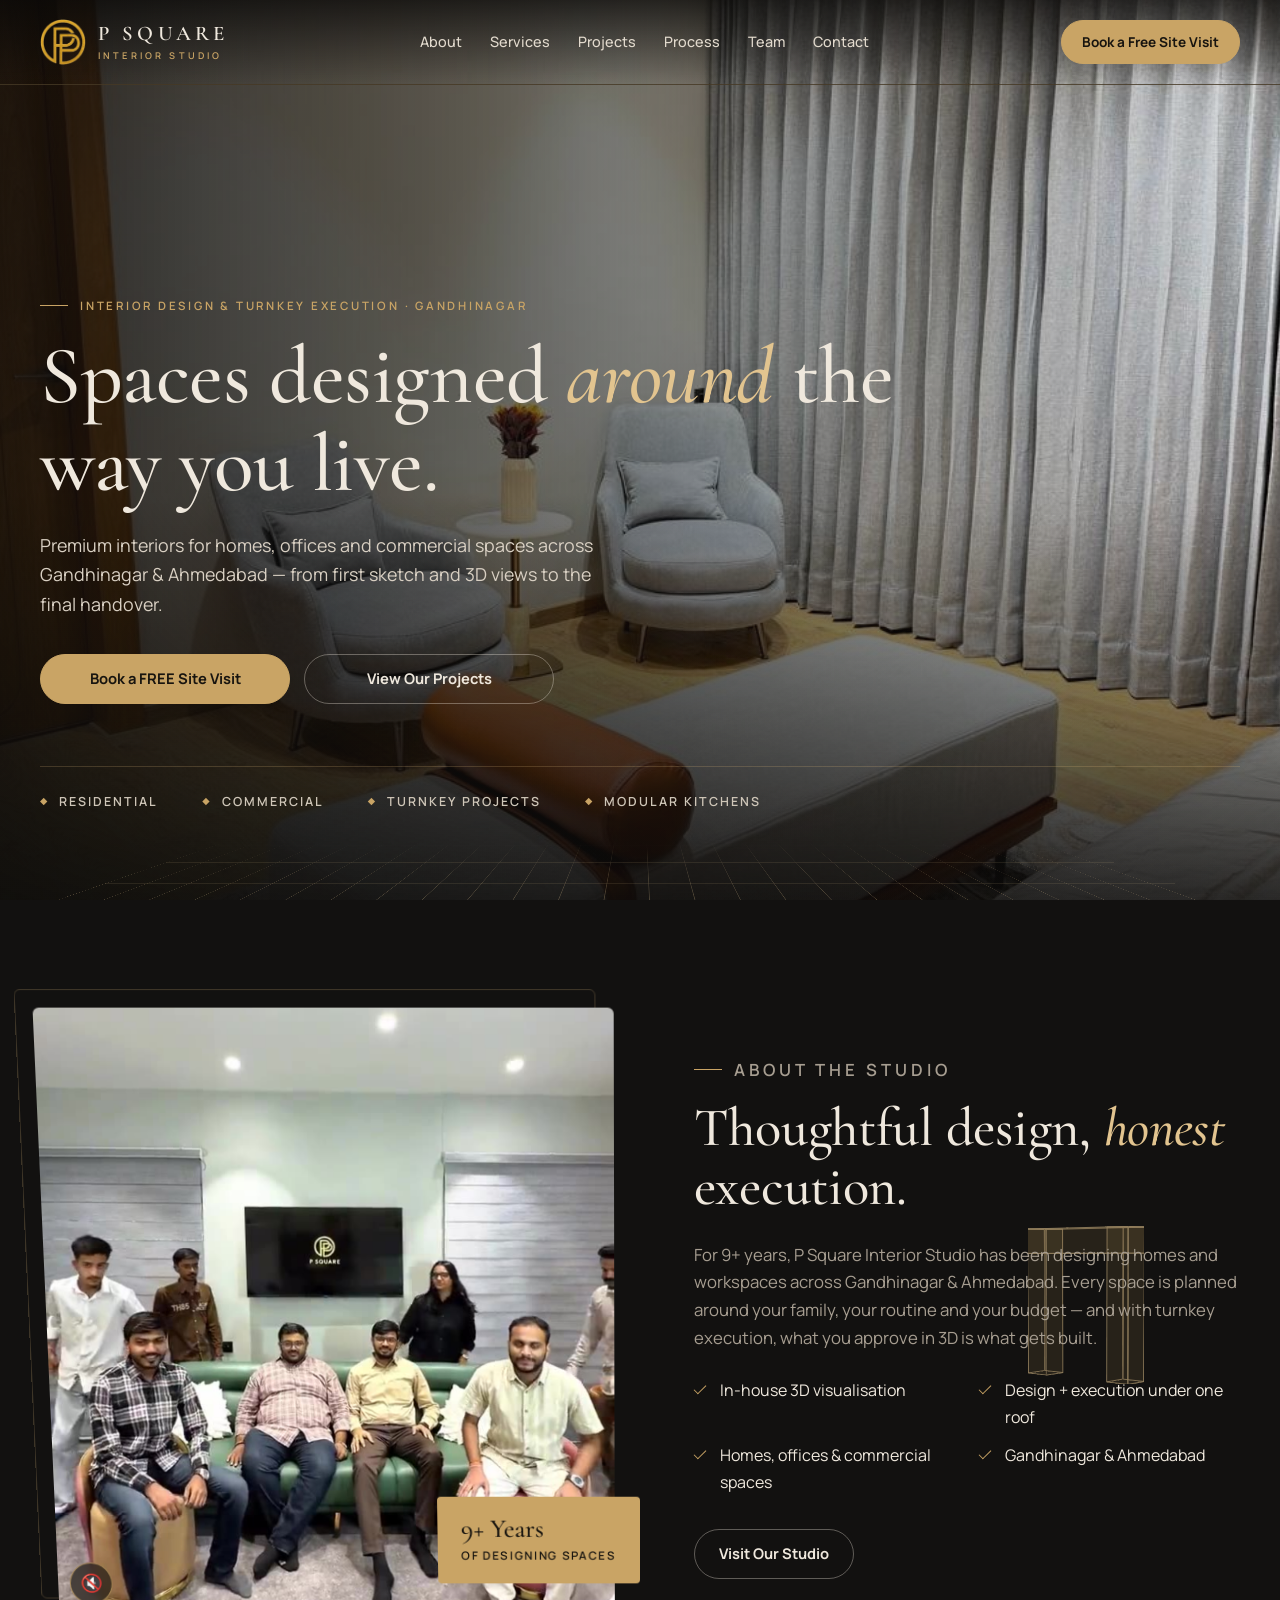
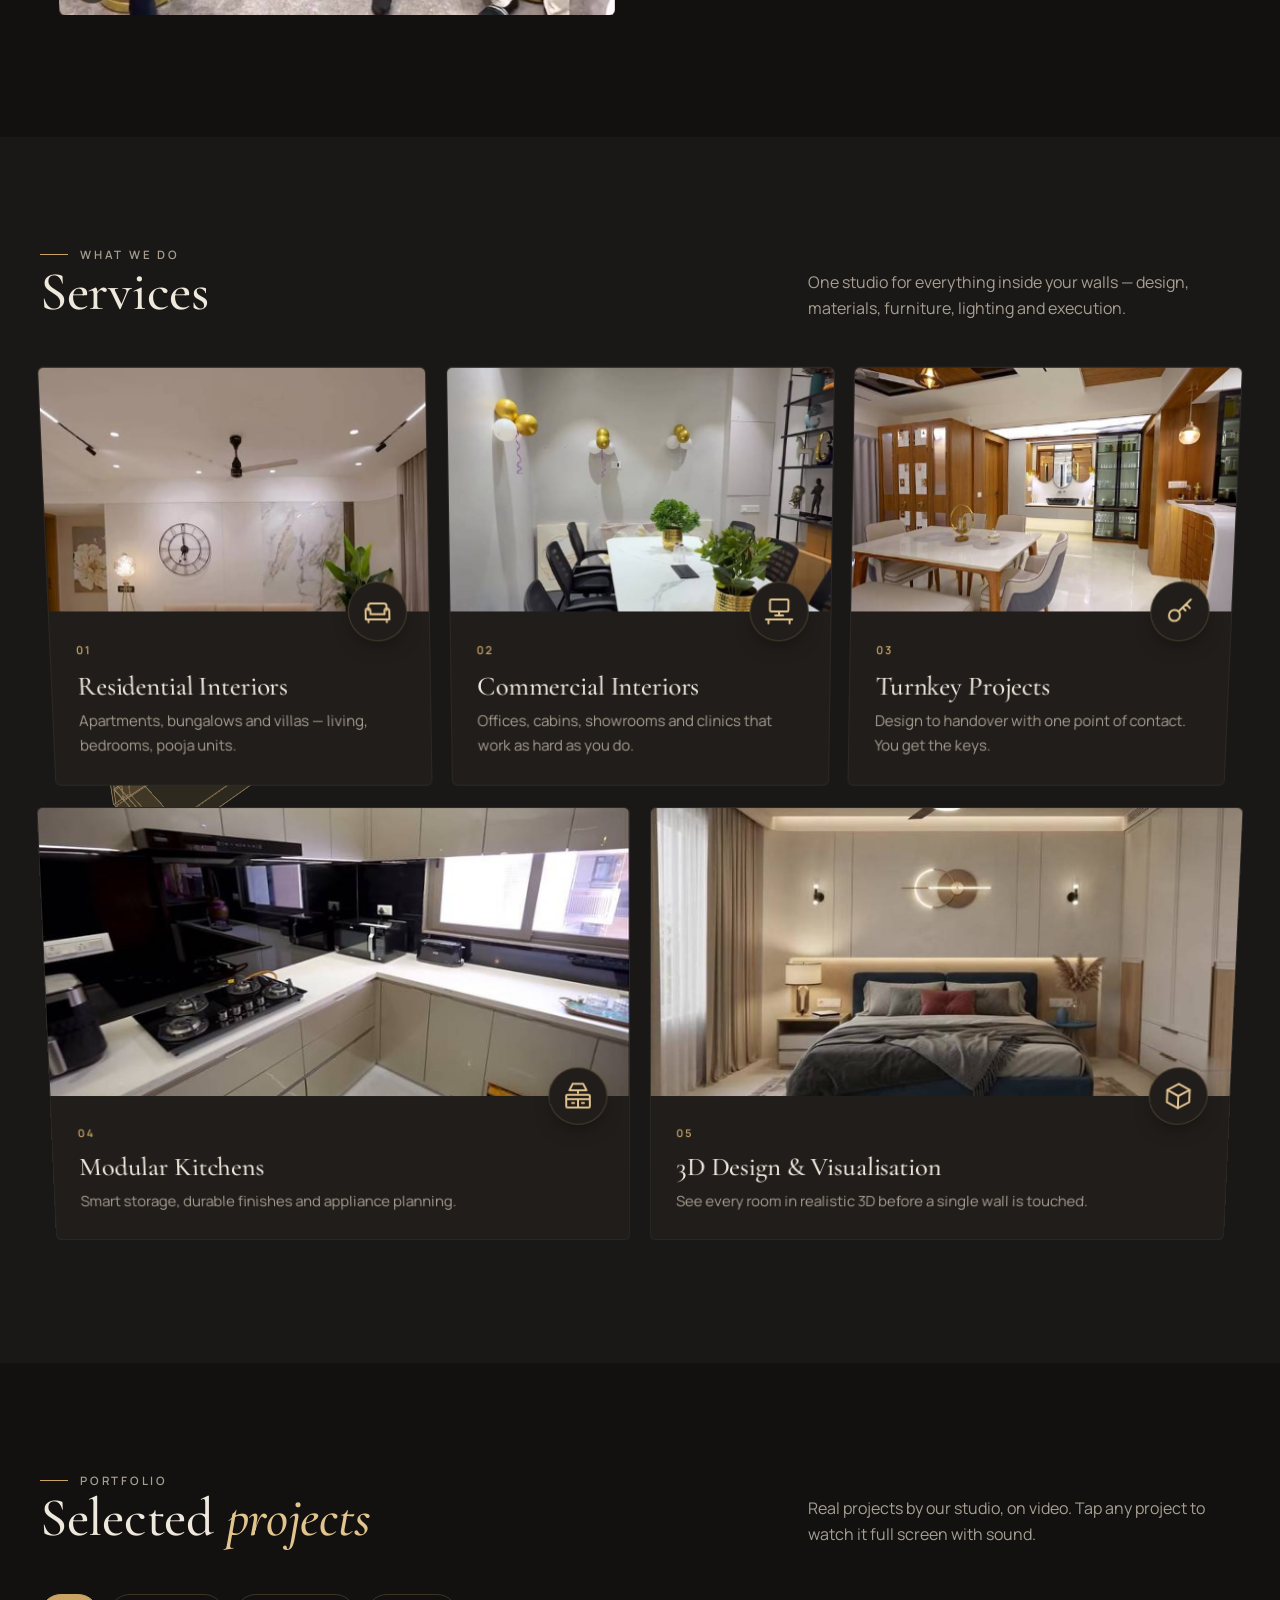
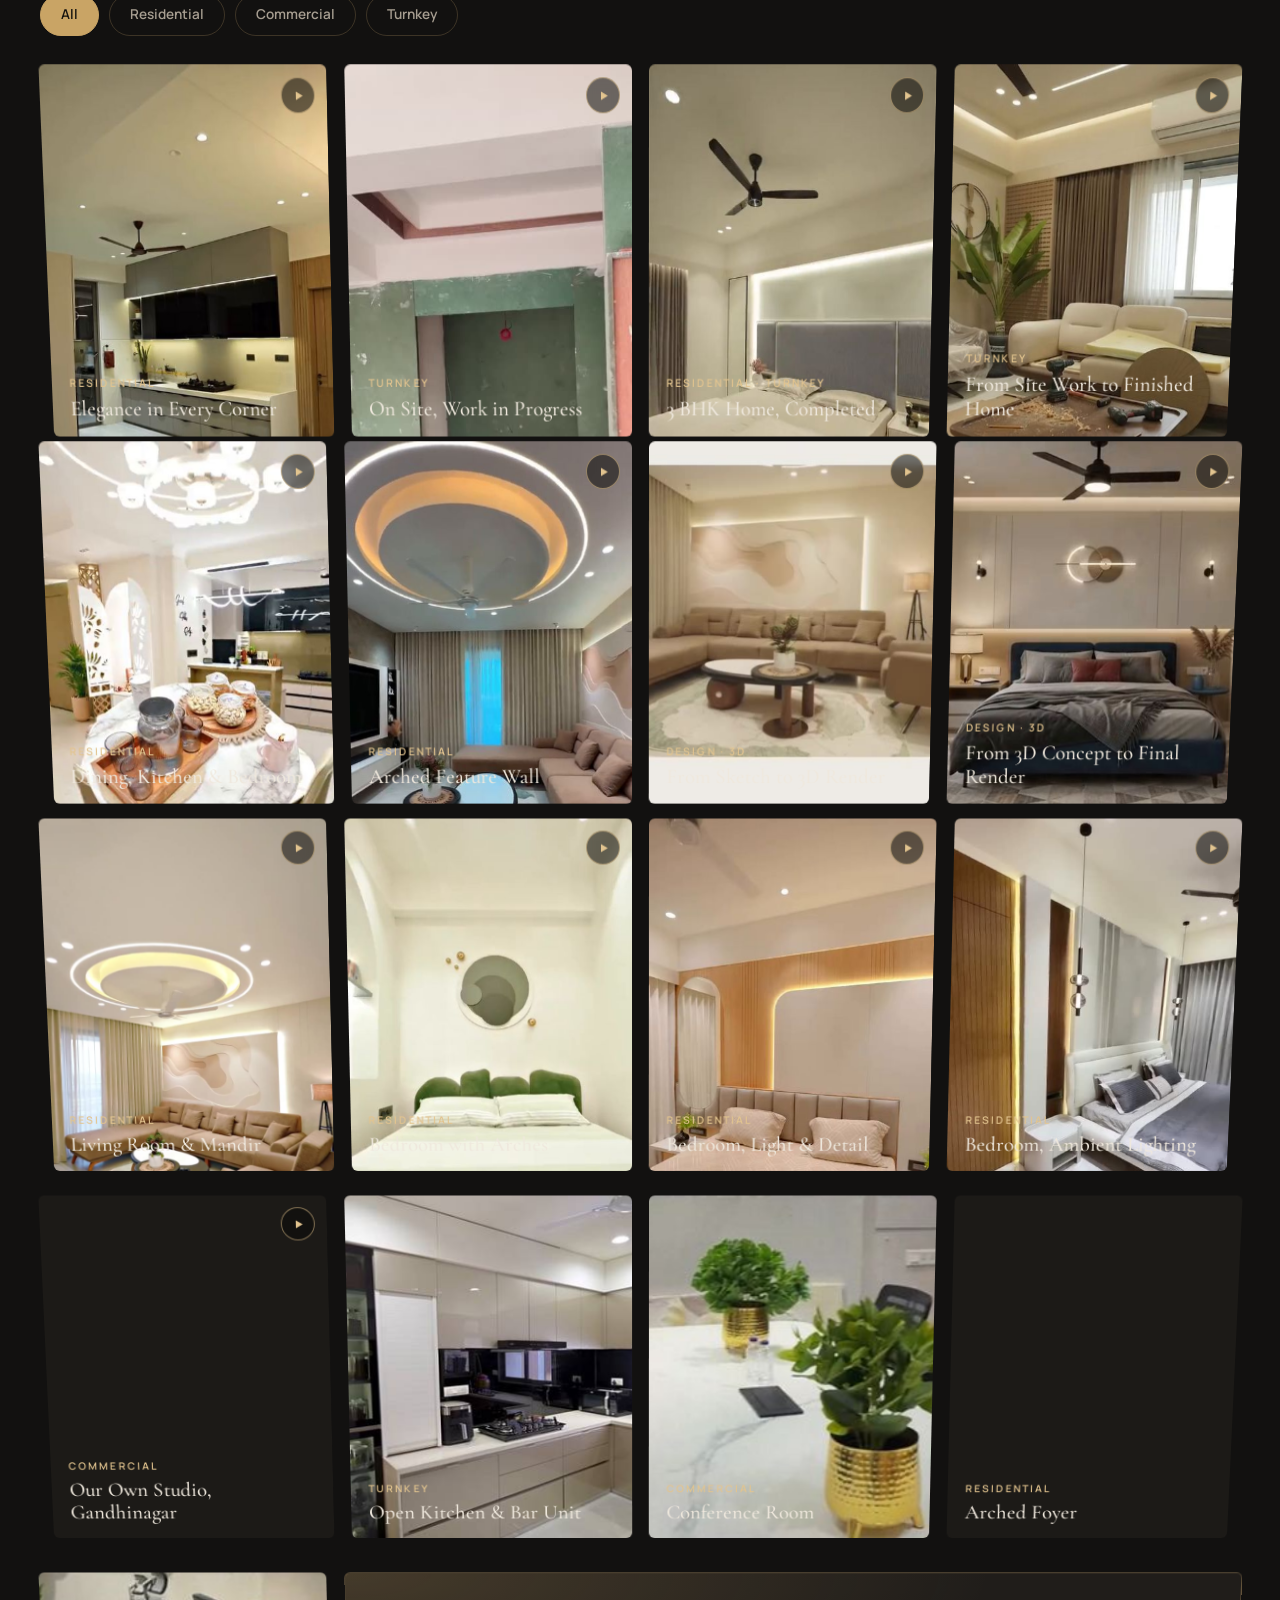
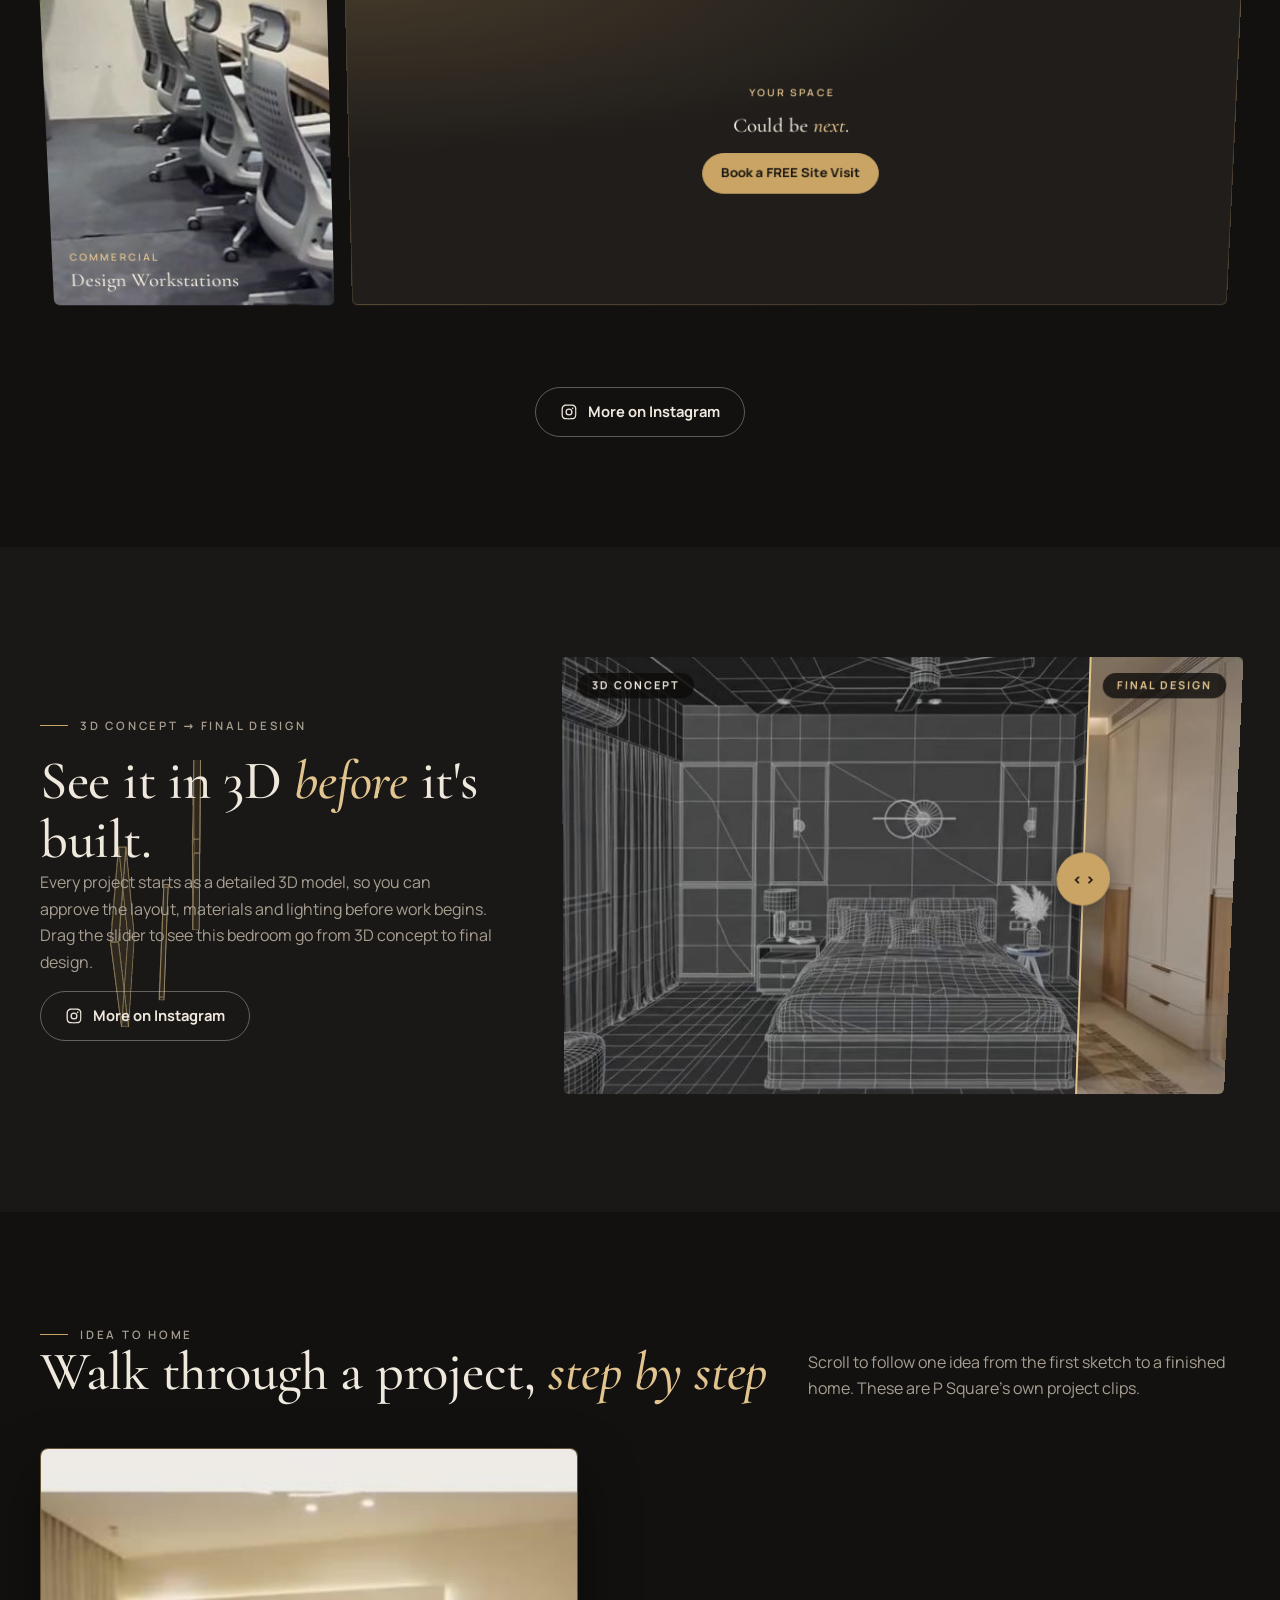
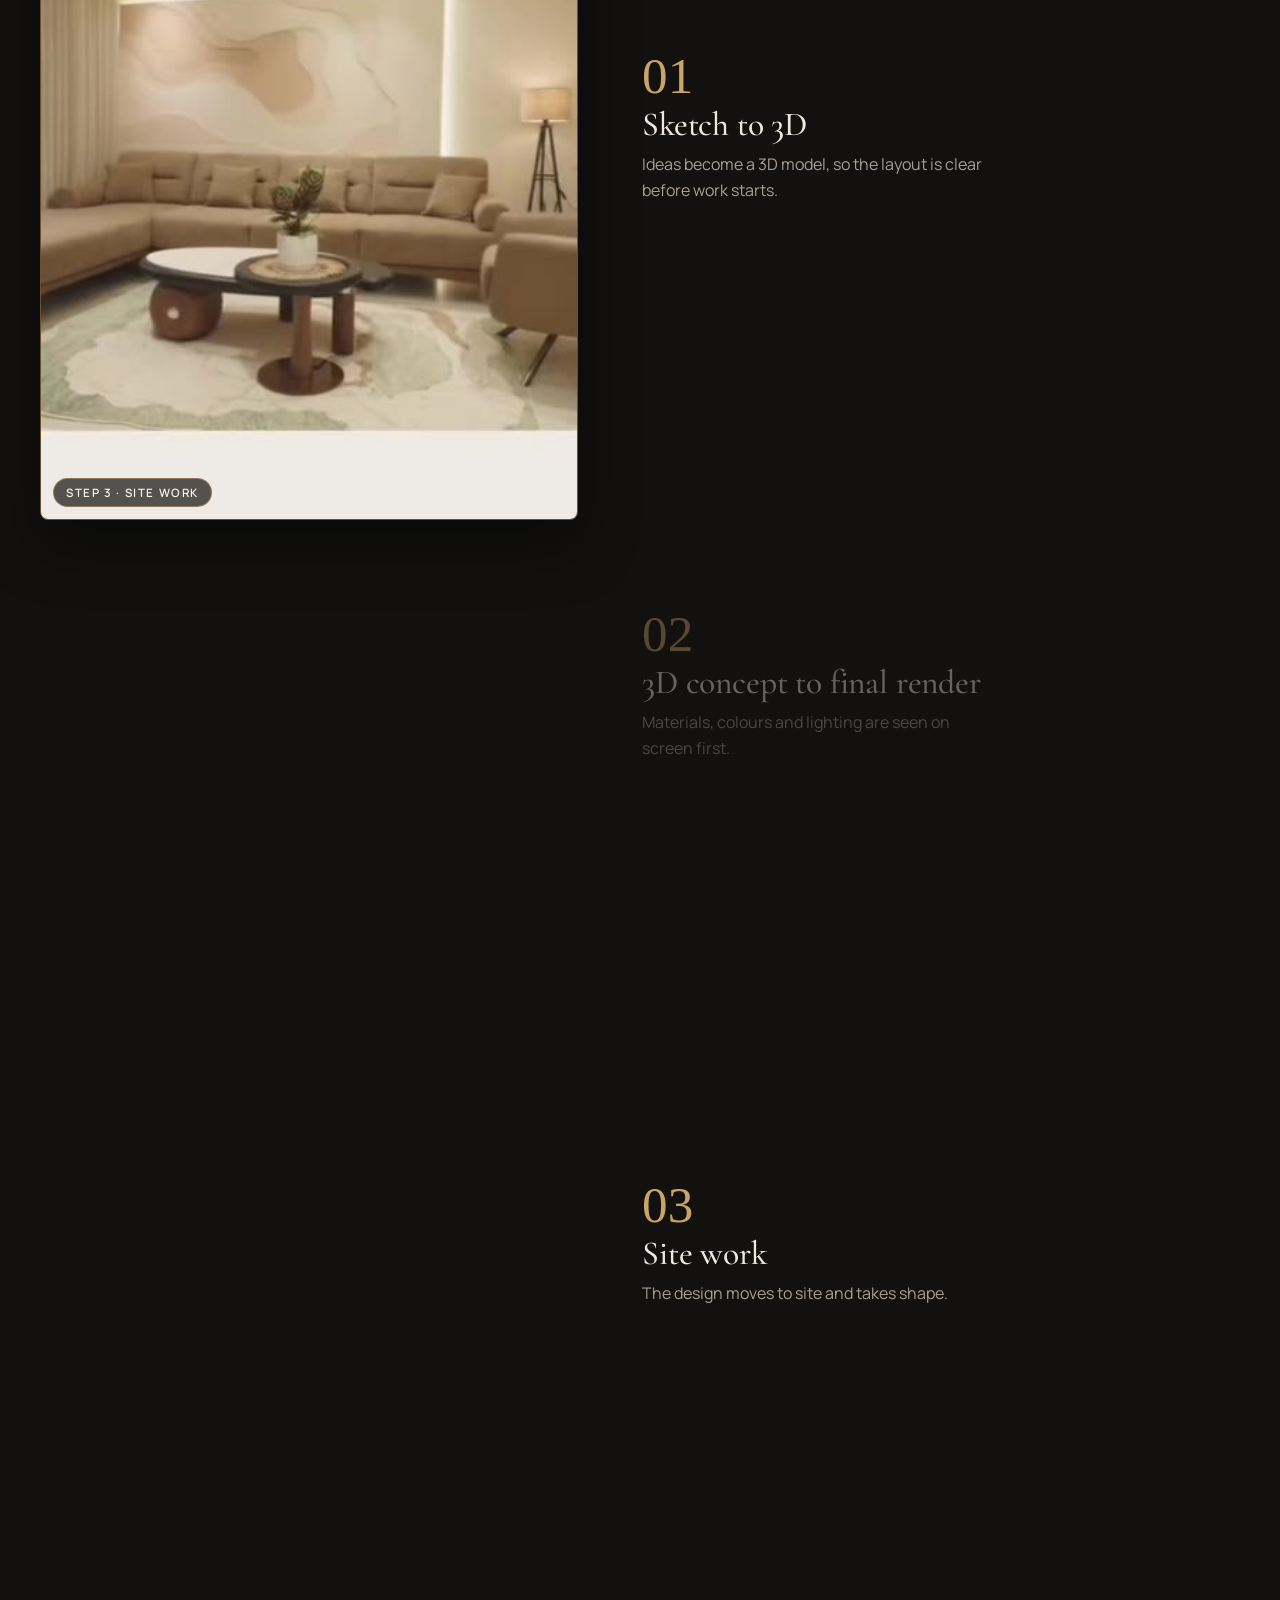
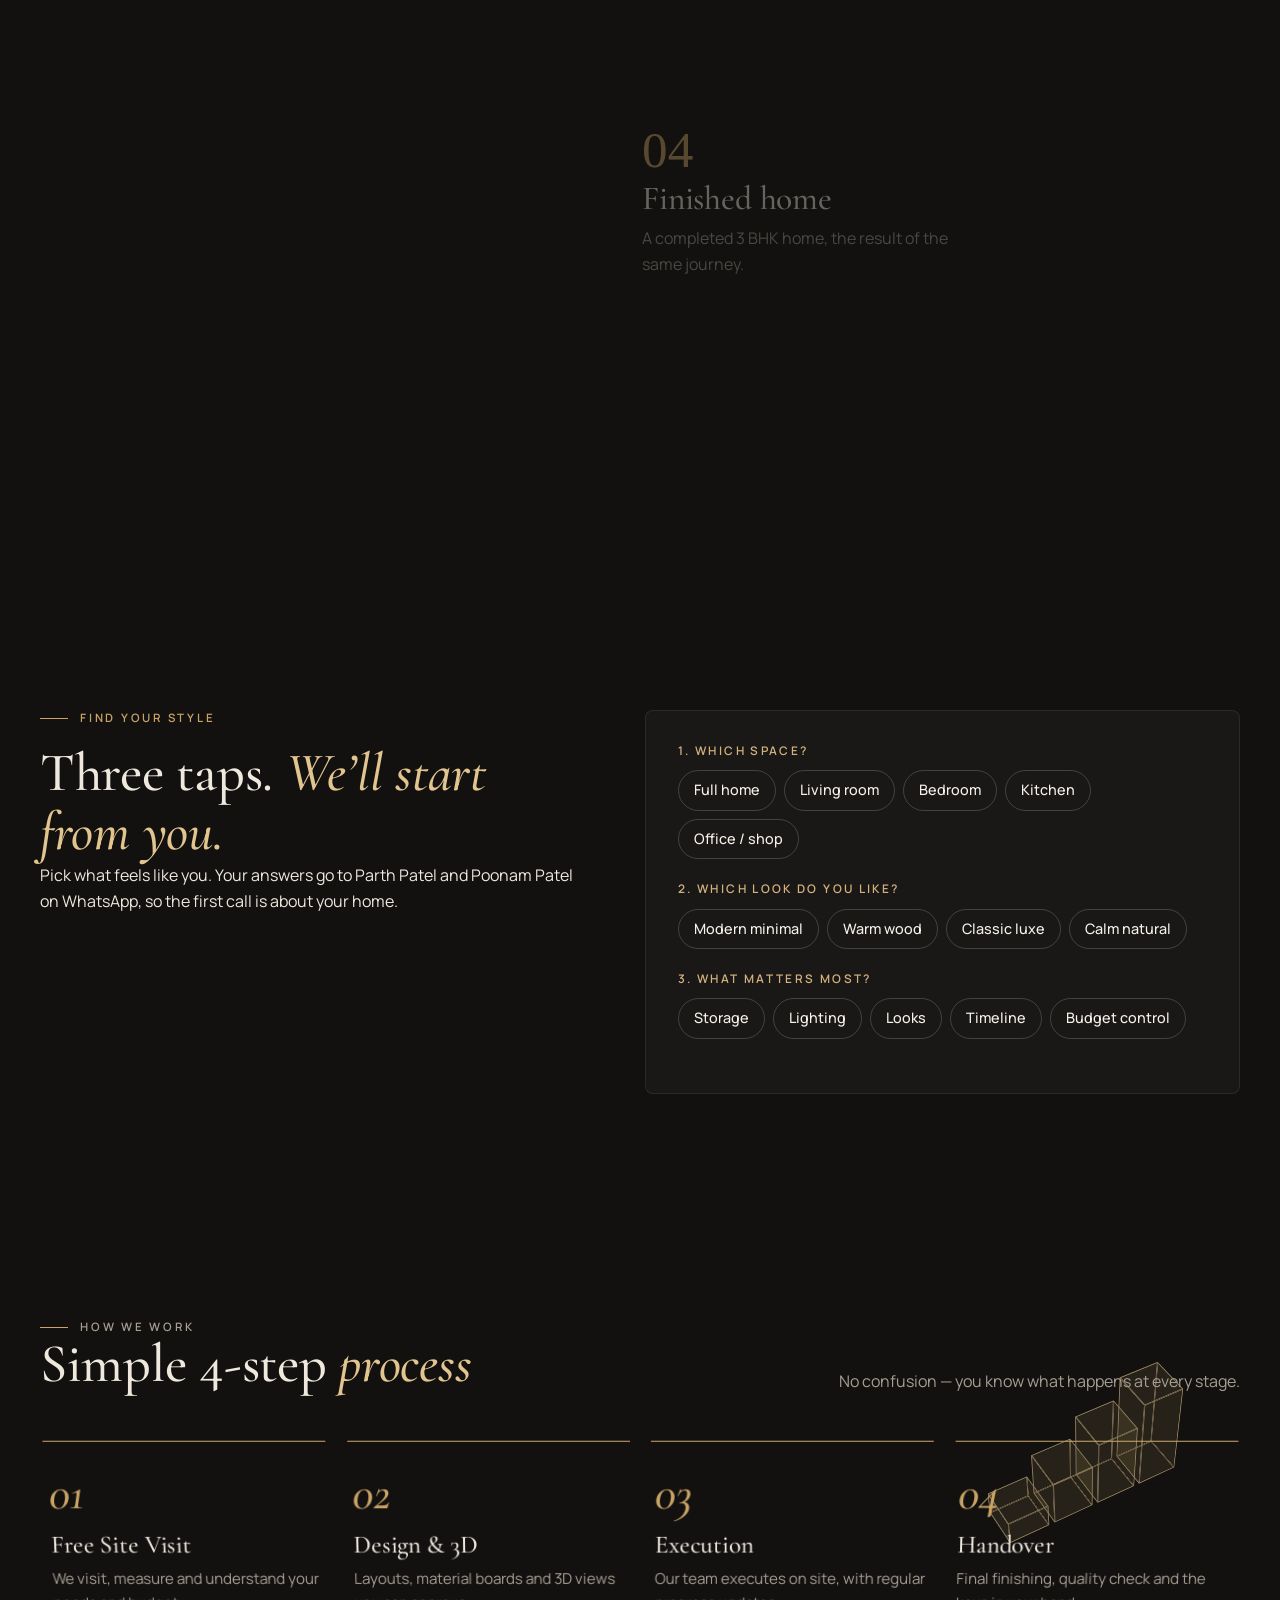
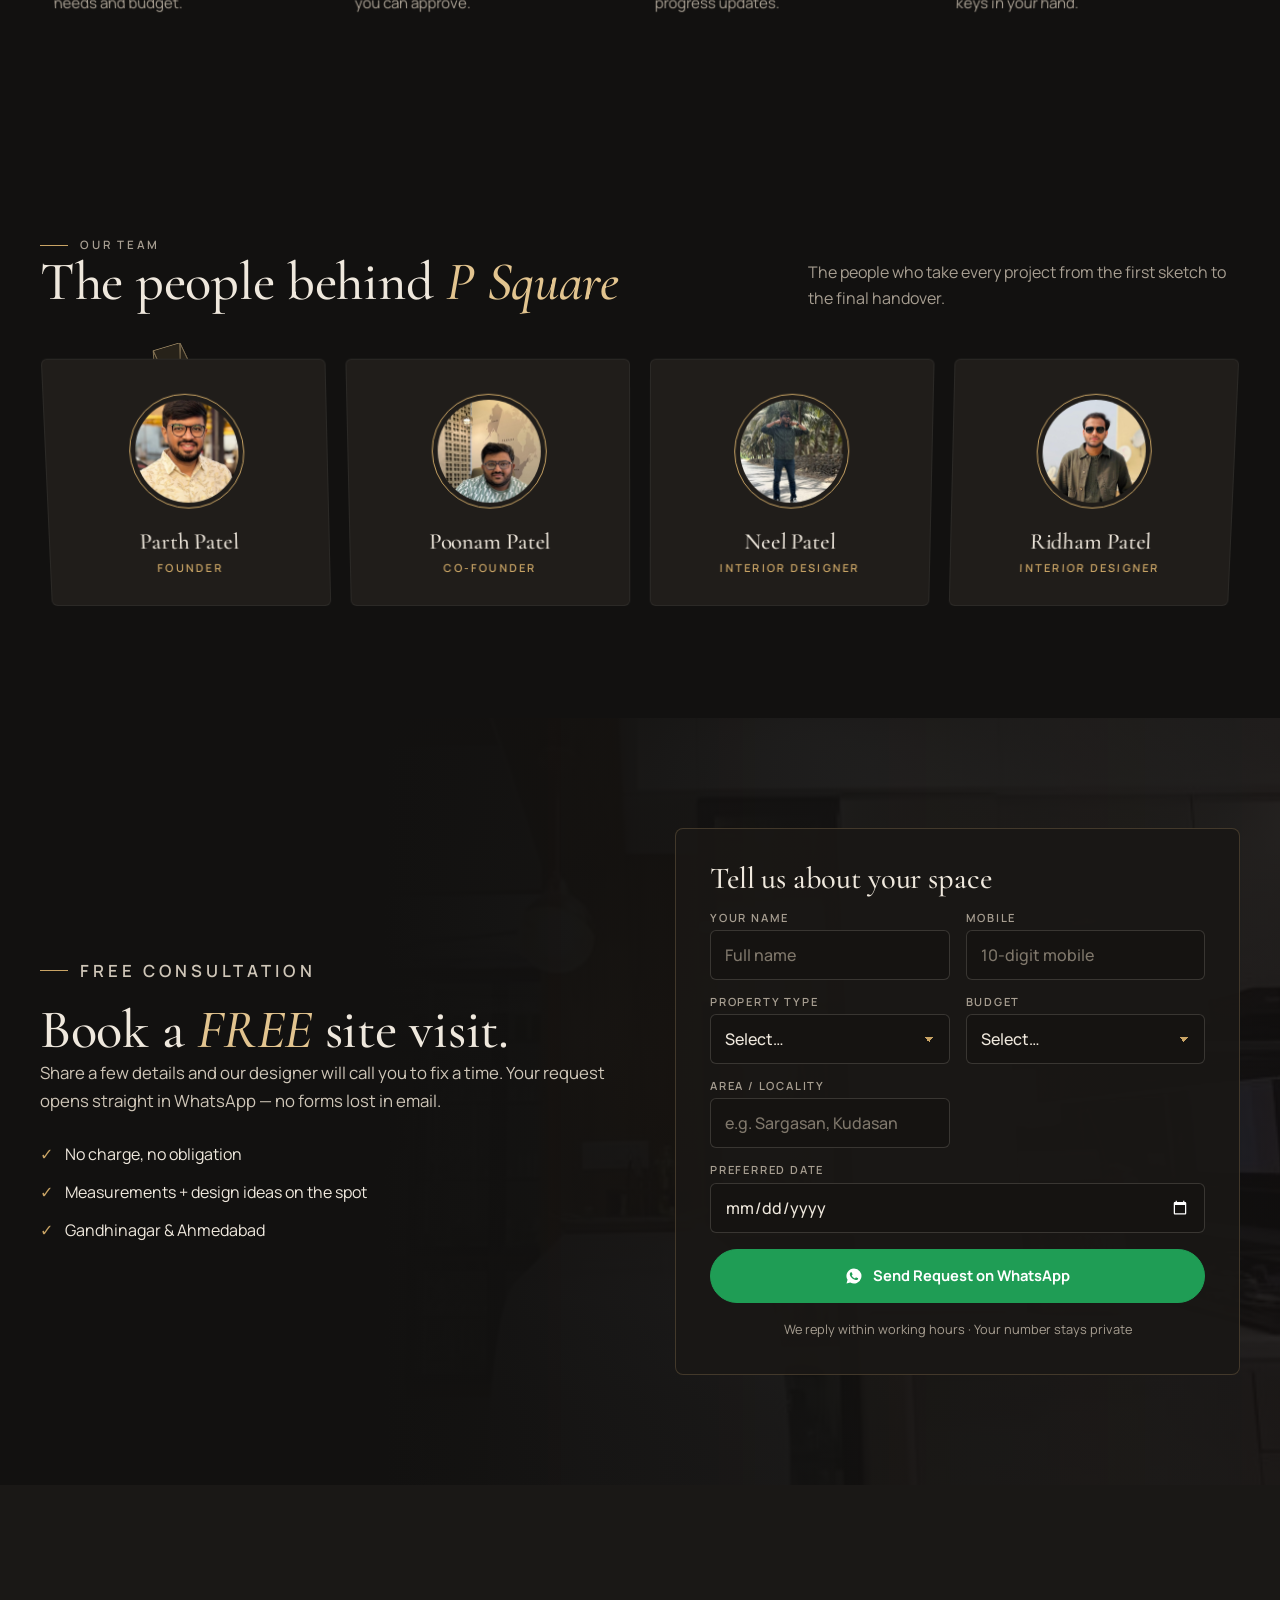
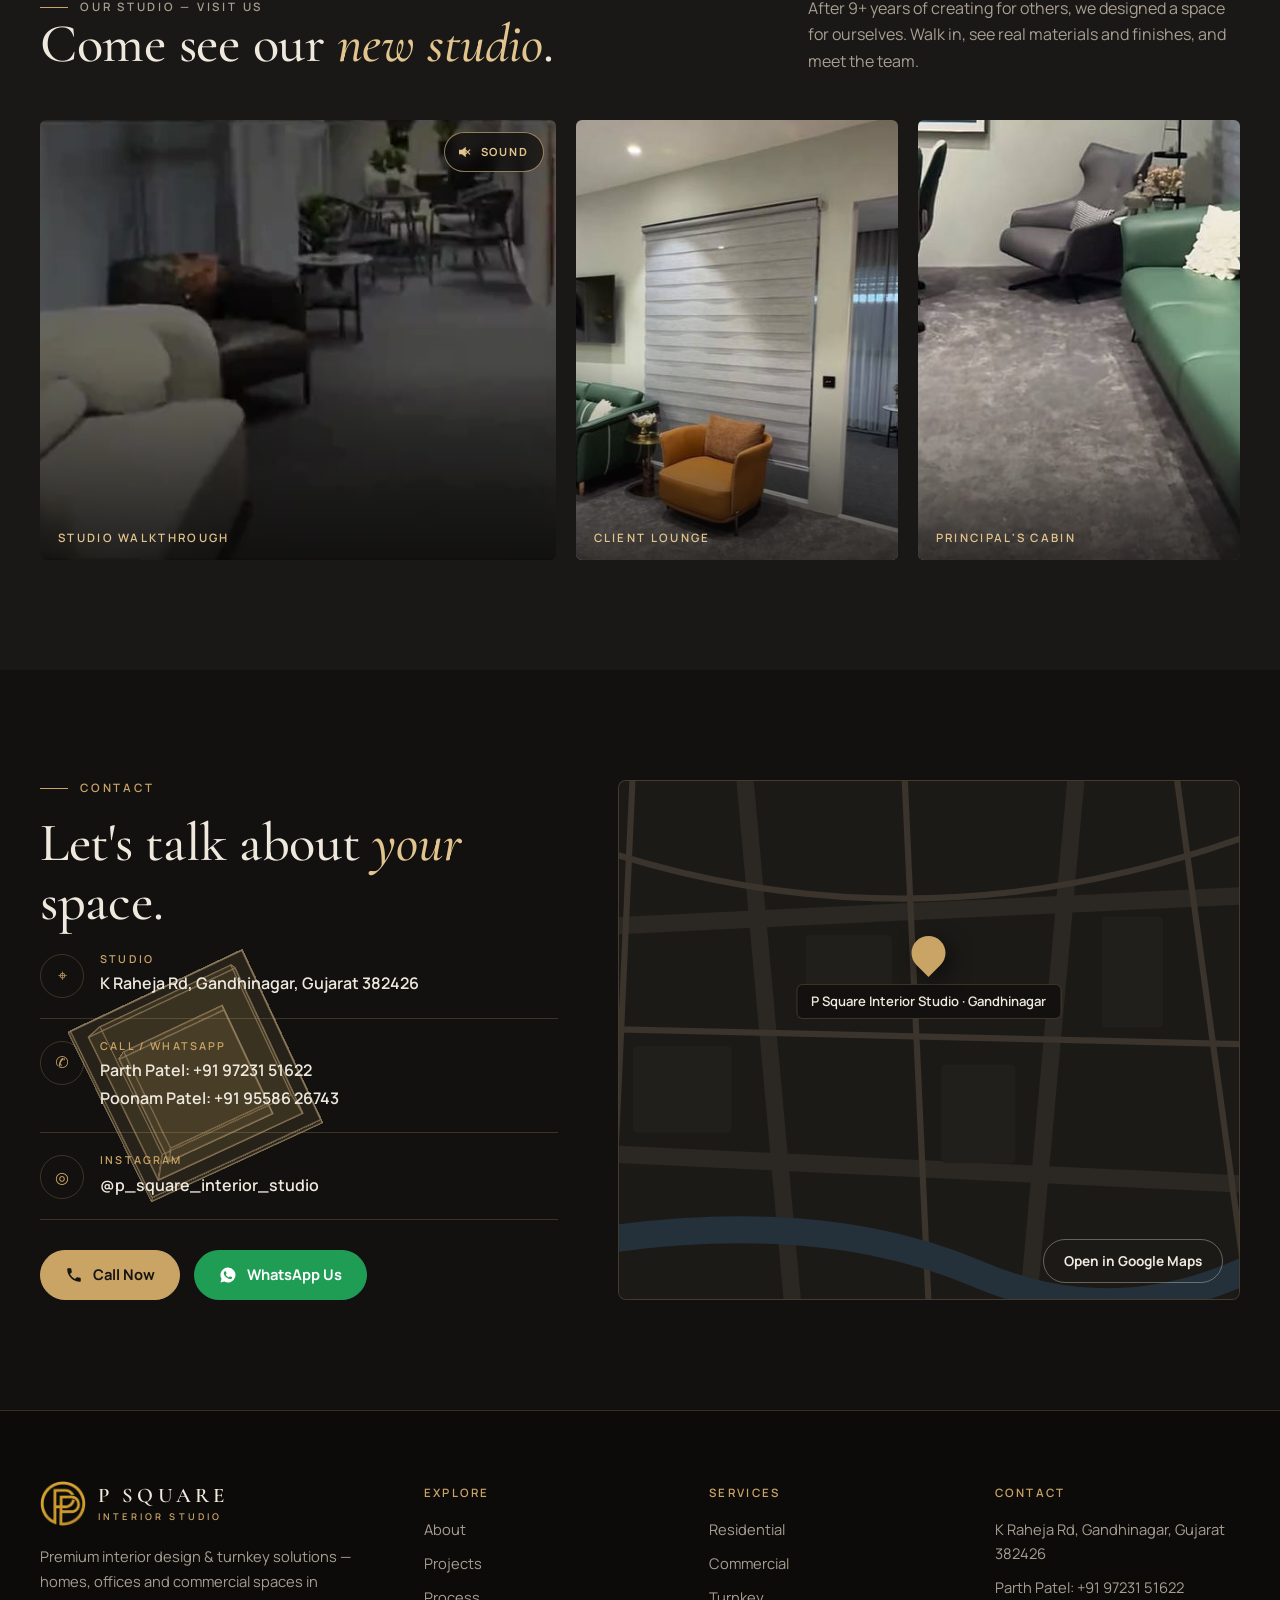
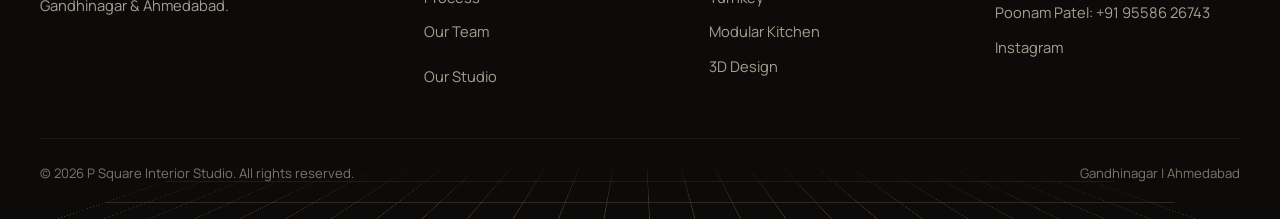
==== commit 203f95fe: "Replace 6 shortened project videos with full-length Instagram reel originals pf01 26s->35s, pf02 47s" ====
--- a/site/index.html
+++ b/site/index.html
@@ -122,19 +122,19 @@
    <button type="button" class="chip on" data-filter="all" aria-pressed="true">All</button><button type="button" class="chip" data-filter="residential" aria-pressed="false">Residential</button><button type="button" class="chip" data-filter="commercial" aria-pressed="false">Commercial</button><button type="button" class="chip" data-filter="turnkey" aria-pressed="false">Turnkey</button>
   </div>
   <div class="grid" id="grid">
-  <button type="button" class="pj pv" data-cat="residential" data-video="assets/media/pf02.mp4?v=f1" data-preview="assets/media/pr02.mp4?v=3" data-full="assets/img/pr02.jpg?v=3" data-title="Elegance in Every Corner" data-label="Residential" data-desc="Living room, bedroom and kitchen detailing"><img src="assets/img/pr02.jpg?v=3" alt="Video of a living room, bedroom and kitchen" loading="lazy" decoding="async"><video muted loop playsinline preload="none" aria-hidden="true" tabindex="-1"></video><i class="pv-ic" aria-hidden="true"><svg viewBox="0 0 24 24"><path d="M8 5.5v13l11-6.5z"/></svg></i><span><small>Residential</small><b>Elegance in Every Corner</b></span></button>
+  <button type="button" class="pj pv" data-cat="residential" data-video="assets/media/pf02.mp4?v=f2" data-preview="assets/media/pr02.mp4?v=3" data-full="assets/img/pr02.jpg?v=3" data-title="Elegance in Every Corner" data-label="Residential" data-desc="Living room, bedroom and kitchen detailing"><img src="assets/img/pr02.jpg?v=3" alt="Video of a living room, bedroom and kitchen" loading="lazy" decoding="async"><video muted loop playsinline preload="none" aria-hidden="true" tabindex="-1"></video><i class="pv-ic" aria-hidden="true"><svg viewBox="0 0 24 24"><path d="M8 5.5v13l11-6.5z"/></svg></i><span><small>Residential</small><b>Elegance in Every Corner</b></span></button>
   <button type="button" class="pj pv" data-cat="turnkey" data-video="assets/media/pf07.mp4?v=f1" data-preview="assets/media/pr07.mp4?v=1" data-full="assets/img/pr07.jpg" data-title="On Site, Work in Progress" data-label="Turnkey" data-desc="Site execution, stage by stage"><img src="assets/img/pr07.jpg" alt="Video of interior work in progress on site" loading="lazy" decoding="async"><video muted loop playsinline preload="none" aria-hidden="true" tabindex="-1"></video><i class="pv-ic" aria-hidden="true"><svg viewBox="0 0 24 24"><path d="M8 5.5v13l11-6.5z"/></svg></i><span><small>Turnkey</small><b>On Site, Work in Progress</b></span></button>
-  <button type="button" class="pj pv" data-cat="residential turnkey" data-video="assets/media/pf01.mp4?v=f1" data-preview="assets/media/pr01.mp4?v=3" data-full="assets/img/pr01.jpg?v=3" data-title="3 BHK Home, Completed" data-label="Residential · Turnkey" data-desc="A complete 3 BHK home, from living room to bedrooms"><img src="assets/img/pr01.jpg?v=3" alt="Video of a completed 3 BHK home interior" loading="lazy" decoding="async"><video muted loop playsinline preload="none" aria-hidden="true" tabindex="-1"></video><i class="pv-ic" aria-hidden="true"><svg viewBox="0 0 24 24"><path d="M8 5.5v13l11-6.5z"/></svg></i><span><small>Residential · Turnkey</small><b>3 BHK Home, Completed</b></span></button>
-  <button type="button" class="pj pv" data-cat="turnkey residential" data-video="assets/media/pf11.mp4?v=f1" data-preview="assets/media/pr11.mp4?v=3" data-full="assets/img/pr11.jpg?v=3" data-title="From Site Work to Finished Home" data-label="Turnkey" data-desc="Bare site to finished home, executed by our team"><img src="assets/img/pr11.jpg?v=3" alt="Video from site work to a finished home" loading="lazy" decoding="async"><video muted loop playsinline preload="none" aria-hidden="true" tabindex="-1"></video><i class="pv-ic" aria-hidden="true"><svg viewBox="0 0 24 24"><path d="M8 5.5v13l11-6.5z"/></svg></i><span><small>Turnkey</small><b>From Site Work to Finished Home</b></span></button>
+  <button type="button" class="pj pv" data-cat="residential turnkey" data-video="assets/media/pf01.mp4?v=f2" data-preview="assets/media/pr01.mp4?v=3" data-full="assets/img/pr01.jpg?v=3" data-title="3 BHK Home, Completed" data-label="Residential · Turnkey" data-desc="A complete 3 BHK home, from living room to bedrooms"><img src="assets/img/pr01.jpg?v=3" alt="Video of a completed 3 BHK home interior" loading="lazy" decoding="async"><video muted loop playsinline preload="none" aria-hidden="true" tabindex="-1"></video><i class="pv-ic" aria-hidden="true"><svg viewBox="0 0 24 24"><path d="M8 5.5v13l11-6.5z"/></svg></i><span><small>Residential · Turnkey</small><b>3 BHK Home, Completed</b></span></button>
+  <button type="button" class="pj pv" data-cat="turnkey residential" data-video="assets/media/pf11.mp4?v=f2" data-preview="assets/media/pr11.mp4?v=3" data-full="assets/img/pr11.jpg?v=3" data-title="From Site Work to Finished Home" data-label="Turnkey" data-desc="Bare site to finished home, executed by our team"><img src="assets/img/pr11.jpg?v=3" alt="Video from site work to a finished home" loading="lazy" decoding="async"><video muted loop playsinline preload="none" aria-hidden="true" tabindex="-1"></video><i class="pv-ic" aria-hidden="true"><svg viewBox="0 0 24 24"><path d="M8 5.5v13l11-6.5z"/></svg></i><span><small>Turnkey</small><b>From Site Work to Finished Home</b></span></button>
   <button type="button" class="pj pv" data-cat="residential" data-video="assets/media/pf04.mp4?v=f1" data-preview="assets/media/pr04.mp4?v=3" data-full="assets/img/pr04.jpg?v=3" data-title="Dining, Kitchen &amp; Bedroom" data-label="Residential" data-desc="Open dining, modular kitchen and bedroom"><img src="assets/img/pr04.jpg?v=3" alt="Video of a dining area, kitchen and bedroom" loading="lazy" decoding="async"><video muted loop playsinline preload="none" aria-hidden="true" tabindex="-1"></video><i class="pv-ic" aria-hidden="true"><svg viewBox="0 0 24 24"><path d="M8 5.5v13l11-6.5z"/></svg></i><span><small>Residential</small><b>Dining, Kitchen &amp; Bedroom</b></span></button>
   <button type="button" class="pj pv" data-cat="residential" data-video="assets/media/pf03.mp4?v=f1" data-preview="assets/media/pr03.mp4?v=3" data-full="assets/img/pr03.jpg?v=3" data-title="Arched Feature Wall" data-label="Residential" data-desc="Living and dining with an arched wall and backlit niche"><img src="assets/img/pr03.jpg?v=3" alt="Video of a living and dining space with an arched wall" loading="lazy" decoding="async"><video muted loop playsinline preload="none" aria-hidden="true" tabindex="-1"></video><i class="pv-ic" aria-hidden="true"><svg viewBox="0 0 24 24"><path d="M8 5.5v13l11-6.5z"/></svg></i><span><small>Residential</small><b>Arched Feature Wall</b></span></button>
   <button type="button" class="pj pv" data-cat="residential" data-video="assets/media/pf12.mp4?v=f1" data-full="assets/img/pf12.jpg?v=f1" data-title="From Sketch to 3D Render" data-label="Design · 3D" data-desc="A hand sketch becomes a finished 3D render"><img src="assets/img/pf12.jpg?v=f1" alt="Sketch turning into a 3D render" loading="lazy" decoding="async"><video muted loop playsinline preload="none" aria-hidden="true" tabindex="-1"></video><i class="pv-ic" aria-hidden="true"><svg viewBox="0 0 24 24"><path d="M8 5.5v13l11-6.5z"/></svg></i><span><small>Design · 3D</small><b>From Sketch to 3D Render</b></span></button>
   <button type="button" class="pj pv" data-cat="residential" data-video="assets/media/pf06.mp4?v=f1" data-preview="assets/media/pr06.mp4?v=1" data-full="assets/img/pr06.jpg" data-title="From 3D Concept to Final Render" data-label="Design · 3D" data-desc="How a room is planned in 3D before execution"><img src="assets/img/pr06.jpg" alt="Video of a bedroom going from 3D concept to final render" loading="lazy" decoding="async"><video muted loop playsinline preload="none" aria-hidden="true" tabindex="-1"></video><i class="pv-ic" aria-hidden="true"><svg viewBox="0 0 24 24"><path d="M8 5.5v13l11-6.5z"/></svg></i><span><small>Design · 3D</small><b>From 3D Concept to Final Render</b></span></button>
   <button type="button" class="pj pv" data-cat="residential" data-video="assets/media/pr09.mp4?v=3" data-full="assets/img/pr09.jpg?v=3" data-title="Living Room &amp; Mandir" data-label="Residential" data-desc="Ring-light ceiling and a jaali mandir unit"><img src="assets/img/pr09.jpg?v=3" alt="Video of a living room with a ring-light ceiling" loading="lazy" decoding="async"><video muted loop playsinline preload="none" aria-hidden="true" tabindex="-1"></video><i class="pv-ic" aria-hidden="true"><svg viewBox="0 0 24 24"><path d="M8 5.5v13l11-6.5z"/></svg></i><span><small>Residential</small><b>Living Room &amp; Mandir</b></span></button>
   <button type="button" class="pj pv" data-cat="residential" data-video="assets/media/pr10.mp4?v=3" data-full="assets/img/pr10.jpg?v=3" data-title="Bedroom with Arches" data-label="Residential" data-desc="Arched niches, mural wall and a study unit"><img src="assets/img/pr10.jpg?v=3" alt="Video of a green bedroom with arches and a study unit" loading="lazy" decoding="async"><video muted loop playsinline preload="none" aria-hidden="true" tabindex="-1"></video><i class="pv-ic" aria-hidden="true"><svg viewBox="0 0 24 24"><path d="M8 5.5v13l11-6.5z"/></svg></i><span><small>Residential</small><b>Bedroom with Arches</b></span></button>
-  <button type="button" class="pj pv" data-cat="residential" data-video="assets/media/pr05.mp4?v=3" data-full="assets/img/pr05.jpg?v=3" data-title="Bedroom, Light &amp; Detail" data-label="Residential" data-desc="Backlit panels and warm cove lighting"><img src="assets/img/pr05.jpg?v=3" alt="Video of a bedroom with backlit panels" loading="lazy" decoding="async"><video muted loop playsinline preload="none" aria-hidden="true" tabindex="-1"></video><i class="pv-ic" aria-hidden="true"><svg viewBox="0 0 24 24"><path d="M8 5.5v13l11-6.5z"/></svg></i><span><small>Residential</small><b>Bedroom, Light &amp; Detail</b></span></button>
-  <button type="button" class="pj pv" data-cat="residential" data-video="assets/media/pr08.mp4?v=1" data-full="assets/img/pr08.jpg" data-title="Bedroom, Ambient Lighting" data-label="Residential" data-desc="Soft profile lighting and a panelled bed wall"><img src="assets/img/pr08.jpg" alt="Video of a bedroom with ambient lighting" loading="lazy" decoding="async"><video muted loop playsinline preload="none" aria-hidden="true" tabindex="-1"></video><i class="pv-ic" aria-hidden="true"><svg viewBox="0 0 24 24"><path d="M8 5.5v13l11-6.5z"/></svg></i><span><small>Residential</small><b>Bedroom, Ambient Lighting</b></span></button>
-  <button type="button" class="pj pv" data-cat="commercial" data-video="assets/media/office-studio.mp4?v=pro3" data-preview="assets/media/pr12.mp4?v=1" data-lbposter="assets/img/studio-v3.jpg" data-full="assets/img/c_studio.jpg" data-title="Our Own Studio, Gandhinagar" data-label="Commercial" data-desc="Lounge, workstations, conference room and cabin"><img src="assets/img/c_studio.jpg" alt="Walkthrough video of the P Square studio office" loading="lazy" decoding="async"><video muted loop playsinline preload="none" aria-hidden="true" tabindex="-1"></video><i class="pv-ic" aria-hidden="true"><svg viewBox="0 0 24 24"><path d="M8 5.5v13l11-6.5z"/></svg></i><span><small>Commercial</small><b>Our Own Studio, Gandhinagar</b></span></button>
+  <button type="button" class="pj pv" data-cat="residential" data-video="assets/media/pf05.mp4?v=f1" data-preview="assets/media/pr05.mp4?v=3" data-full="assets/img/pr05.jpg?v=3" data-title="Bedroom, Light &amp; Detail" data-label="Residential" data-desc="Backlit panels and warm cove lighting"><img src="assets/img/pr05.jpg?v=3" alt="Video of a bedroom with backlit panels" loading="lazy" decoding="async"><video muted loop playsinline preload="none" aria-hidden="true" tabindex="-1"></video><i class="pv-ic" aria-hidden="true"><svg viewBox="0 0 24 24"><path d="M8 5.5v13l11-6.5z"/></svg></i><span><small>Residential</small><b>Bedroom, Light &amp; Detail</b></span></button>
+  <button type="button" class="pj pv" data-cat="residential" data-video="assets/media/pf08.mp4?v=f1" data-preview="assets/media/pr08.mp4?v=1" data-full="assets/img/pr08.jpg" data-title="Bedroom, Ambient Lighting" data-label="Residential" data-desc="Soft profile lighting and a panelled bed wall"><img src="assets/img/pr08.jpg" alt="Video of a bedroom with ambient lighting" loading="lazy" decoding="async"><video muted loop playsinline preload="none" aria-hidden="true" tabindex="-1"></video><i class="pv-ic" aria-hidden="true"><svg viewBox="0 0 24 24"><path d="M8 5.5v13l11-6.5z"/></svg></i><span><small>Residential</small><b>Bedroom, Ambient Lighting</b></span></button>
+  <button type="button" class="pj pv" data-cat="commercial" data-video="assets/media/office-studio.mp4?v=pro4" data-preview="assets/media/pr12.mp4?v=1" data-lbposter="assets/img/studio-v3.jpg" data-full="assets/img/c_studio.jpg" data-title="Our Own Studio, Gandhinagar" data-label="Commercial" data-desc="Lounge, workstations, conference room and cabin"><img src="assets/img/c_studio.jpg" alt="Walkthrough video of the P Square studio office" loading="lazy" decoding="async"><video muted loop playsinline preload="none" aria-hidden="true" tabindex="-1"></video><i class="pv-ic" aria-hidden="true"><svg viewBox="0 0 24 24"><path d="M8 5.5v13l11-6.5z"/></svg></i><span><small>Commercial</small><b>Our Own Studio, Gandhinagar</b></span></button>
   <button type="button" class="pj ph" data-cat="turnkey" data-full="assets/img/g_kitchen.jpg" data-title="Open Kitchen &amp; Bar Unit" data-label="Turnkey" data-desc="Photo · open kitchen with a bar counter"><img src="assets/img/g_kitchen.jpg" srcset="assets/img/g_kitchen-sm.jpg 640w, assets/img/g_kitchen.jpg 1280w" sizes="(max-width:640px) 50vw, (max-width:900px) 33vw, 25vw" alt="Open kitchen with a bar counter" loading="lazy" decoding="async"><span><small>Turnkey</small><b>Open Kitchen &amp; Bar Unit</b></span></button>
   <button type="button" class="pj ph" data-cat="commercial" data-full="assets/img/c_conf.jpg" data-title="Conference Room" data-label="Commercial" data-desc="Photo · conference room at our studio"><img src="assets/img/c_conf.jpg" srcset="assets/img/c_conf-sm.jpg 640w, assets/img/c_conf.jpg 1280w" sizes="(max-width:640px) 50vw, (max-width:900px) 33vw, 25vw" alt="Conference room with a marble table" loading="lazy" decoding="async"><span><small>Commercial</small><b>Conference Room</b></span></button>
   <button type="button" class="pj ph" data-cat="residential" data-full="assets/img/p_foyer.jpg" data-title="Arched Foyer" data-label="Residential" data-desc="Photo · arched foyer with a landscape mural"><img src="assets/img/p_foyer.jpg" srcset="assets/img/p_foyer-sm.jpg 480w, assets/img/p_foyer.jpg 720w" sizes="(max-width:640px) 50vw, (max-width:900px) 33vw, 25vw" alt="Arched foyer with a landscape mural" loading="lazy" decoding="async"><span><small>Residential</small><b>Arched Foyer</b></span></button>
@@ -172,8 +172,8 @@
    <ol class="walk__steps">
     <li class="walk__step on" data-src="assets/media/pf12.mp4?v=f1" data-tag="Step 1 · Sketch to 3D"><b>01</b><h3>Sketch to 3D</h3><p>Ideas become a 3D model, so the layout is clear before work starts.</p></li>
     <li class="walk__step" data-src="assets/media/pf06.mp4?v=f1" data-tag="Step 2 · 3D to final render"><b>02</b><h3>3D concept to final render</h3><p>Materials, colours and lighting are seen on screen first.</p></li>
-    <li class="walk__step" data-src="assets/media/pf11.mp4?v=f1" data-tag="Step 3 · Site work"><b>03</b><h3>Site work</h3><p>The design moves to site and takes shape.</p></li>
-    <li class="walk__step" data-src="assets/media/pf01.mp4?v=f1" data-tag="Step 4 · Finished home"><b>04</b><h3>Finished home</h3><p>A completed 3&nbsp;BHK home, the result of the same journey.</p></li>
+    <li class="walk__step" data-src="assets/media/pf11.mp4?v=f2" data-tag="Step 3 · Site work"><b>03</b><h3>Site work</h3><p>The design moves to site and takes shape.</p></li>
+    <li class="walk__step" data-src="assets/media/pf01.mp4?v=f2" data-tag="Step 4 · Finished home"><b>04</b><h3>Finished home</h3><p>A completed 3&nbsp;BHK home, the result of the same journey.</p></li>
    </ol>
   </div>
  </div>
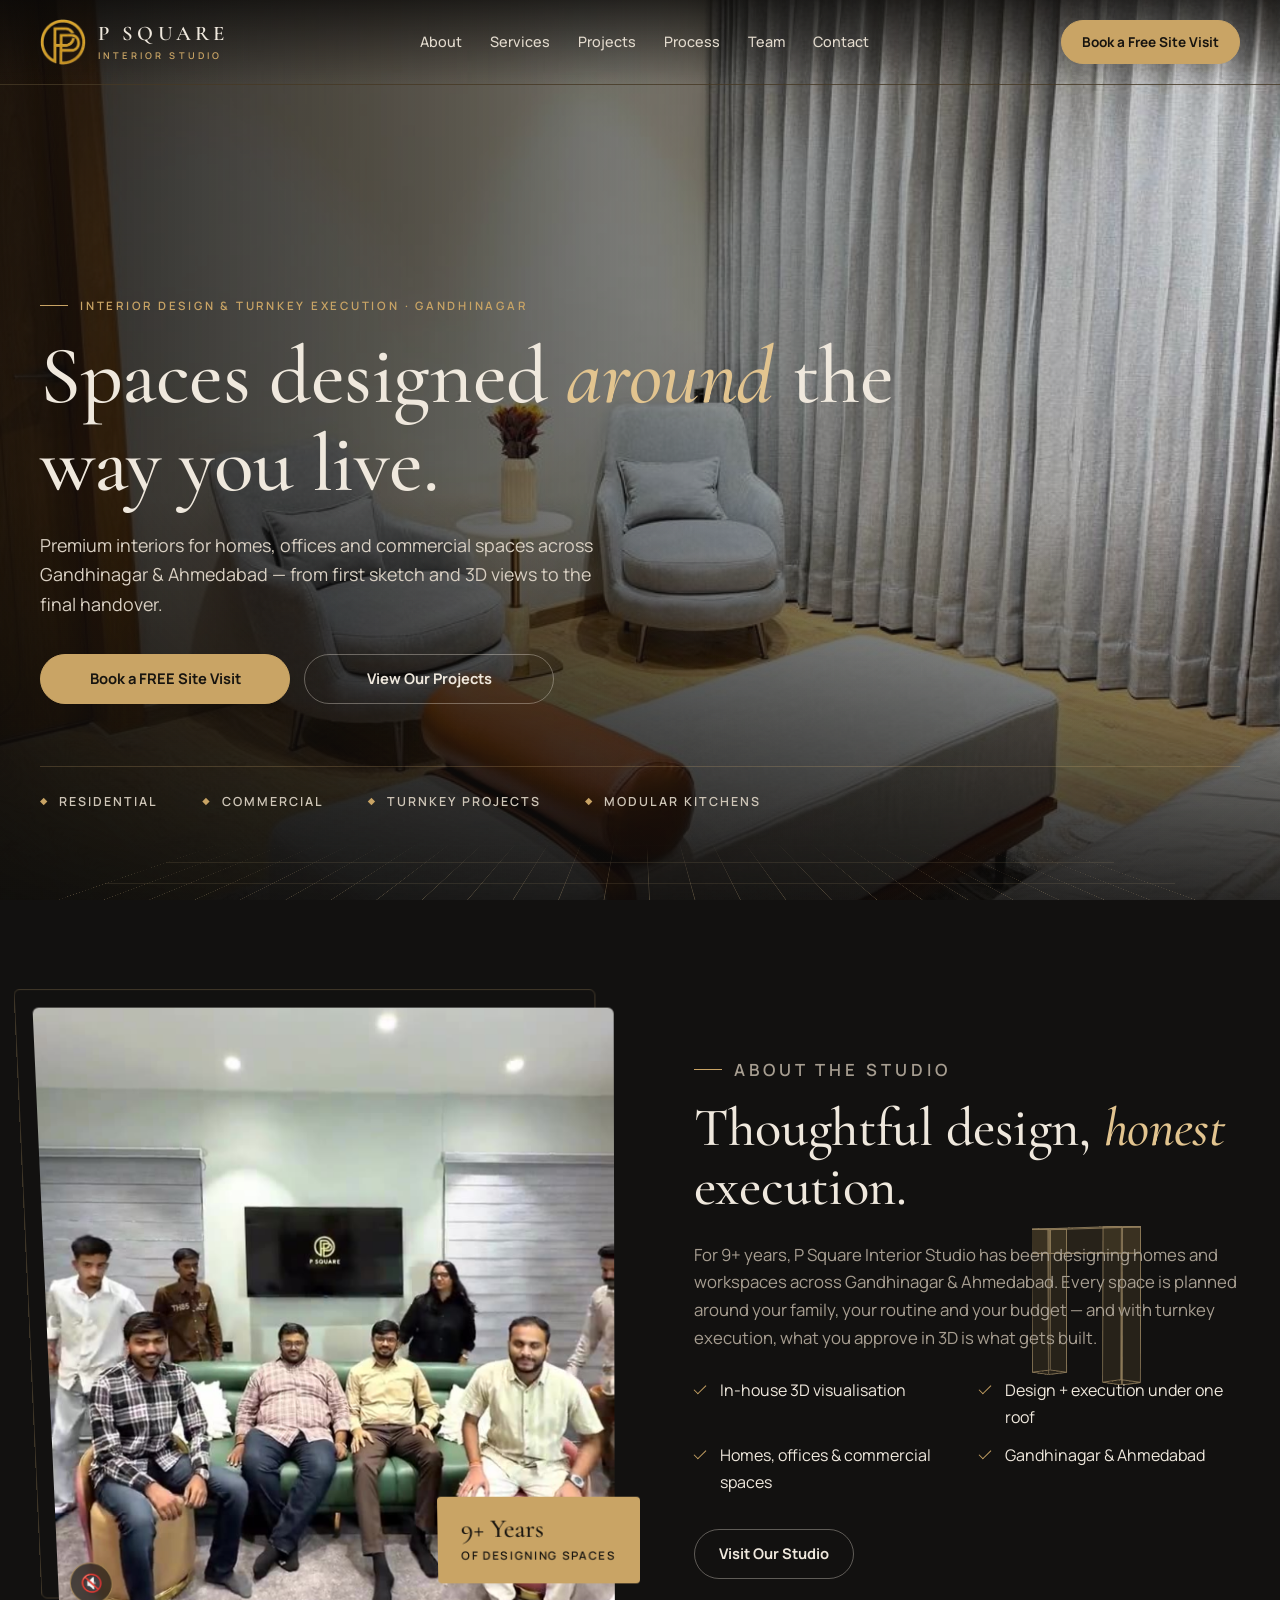
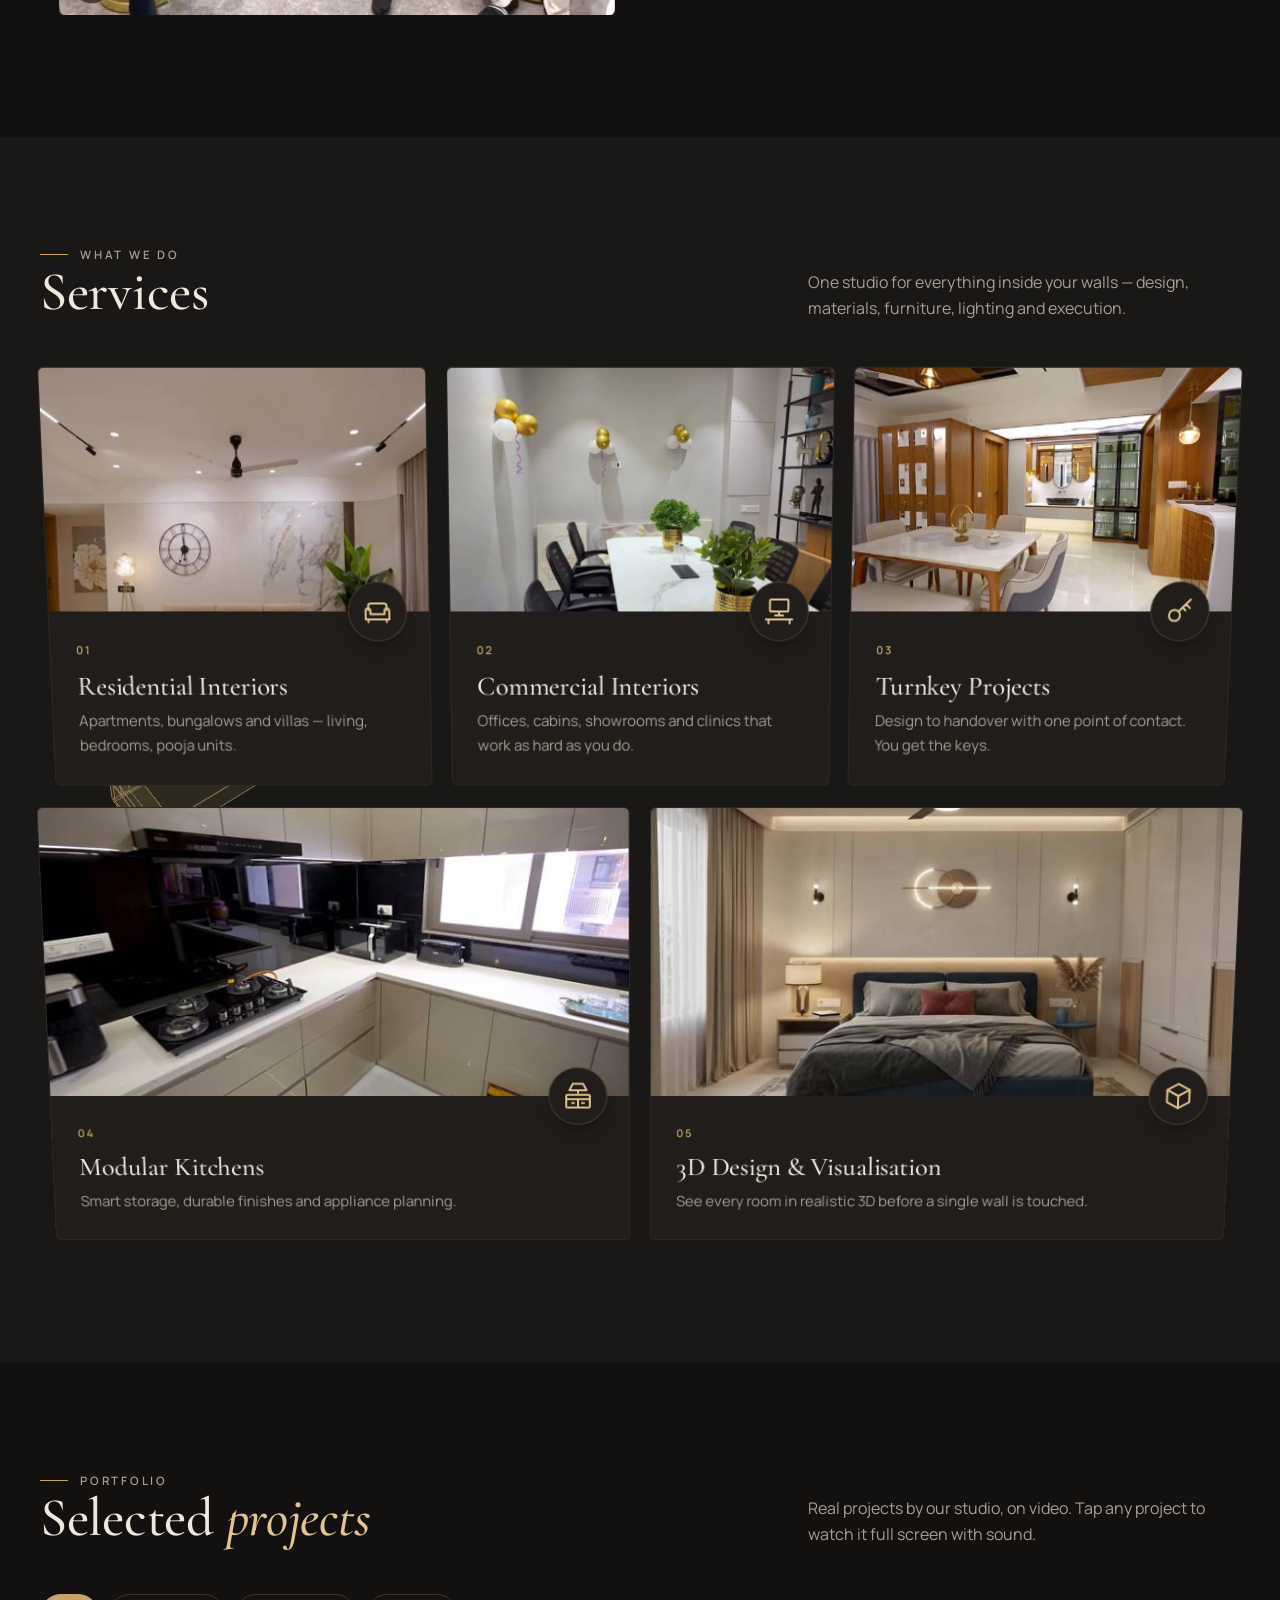
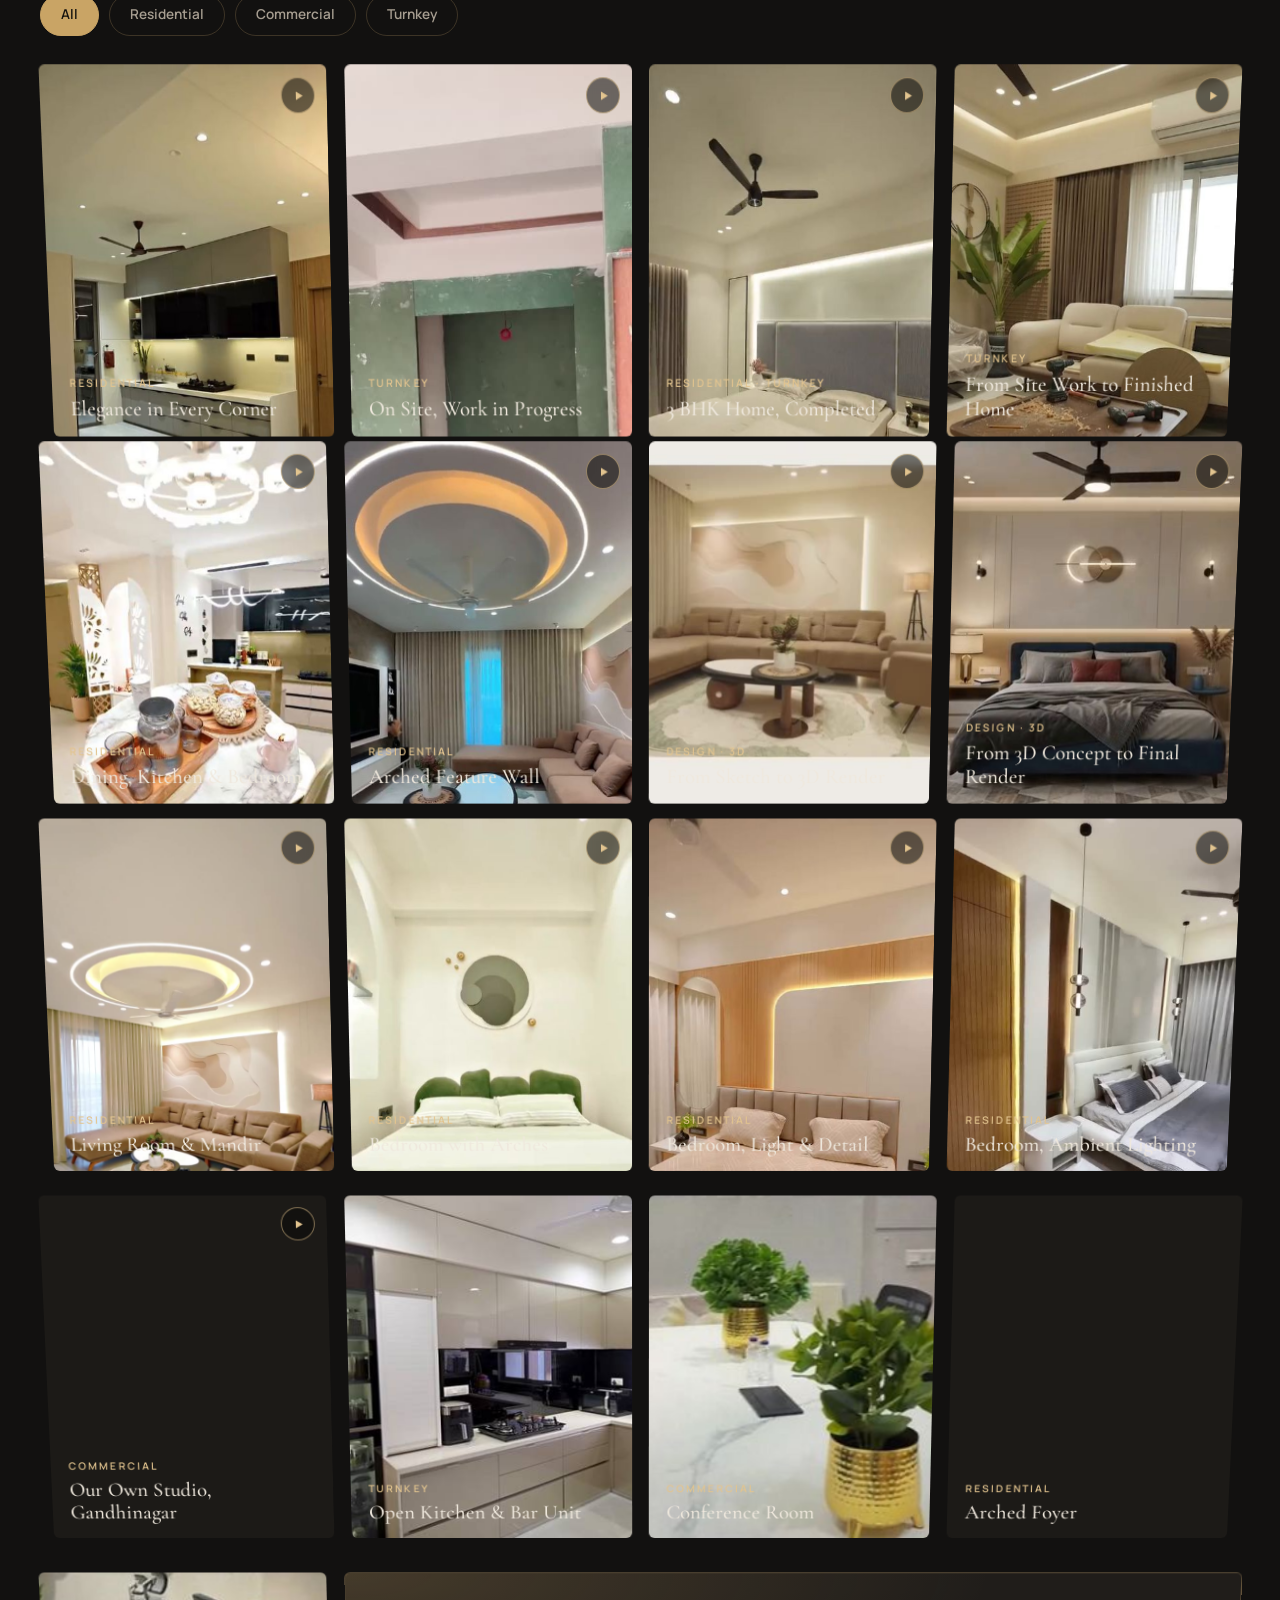
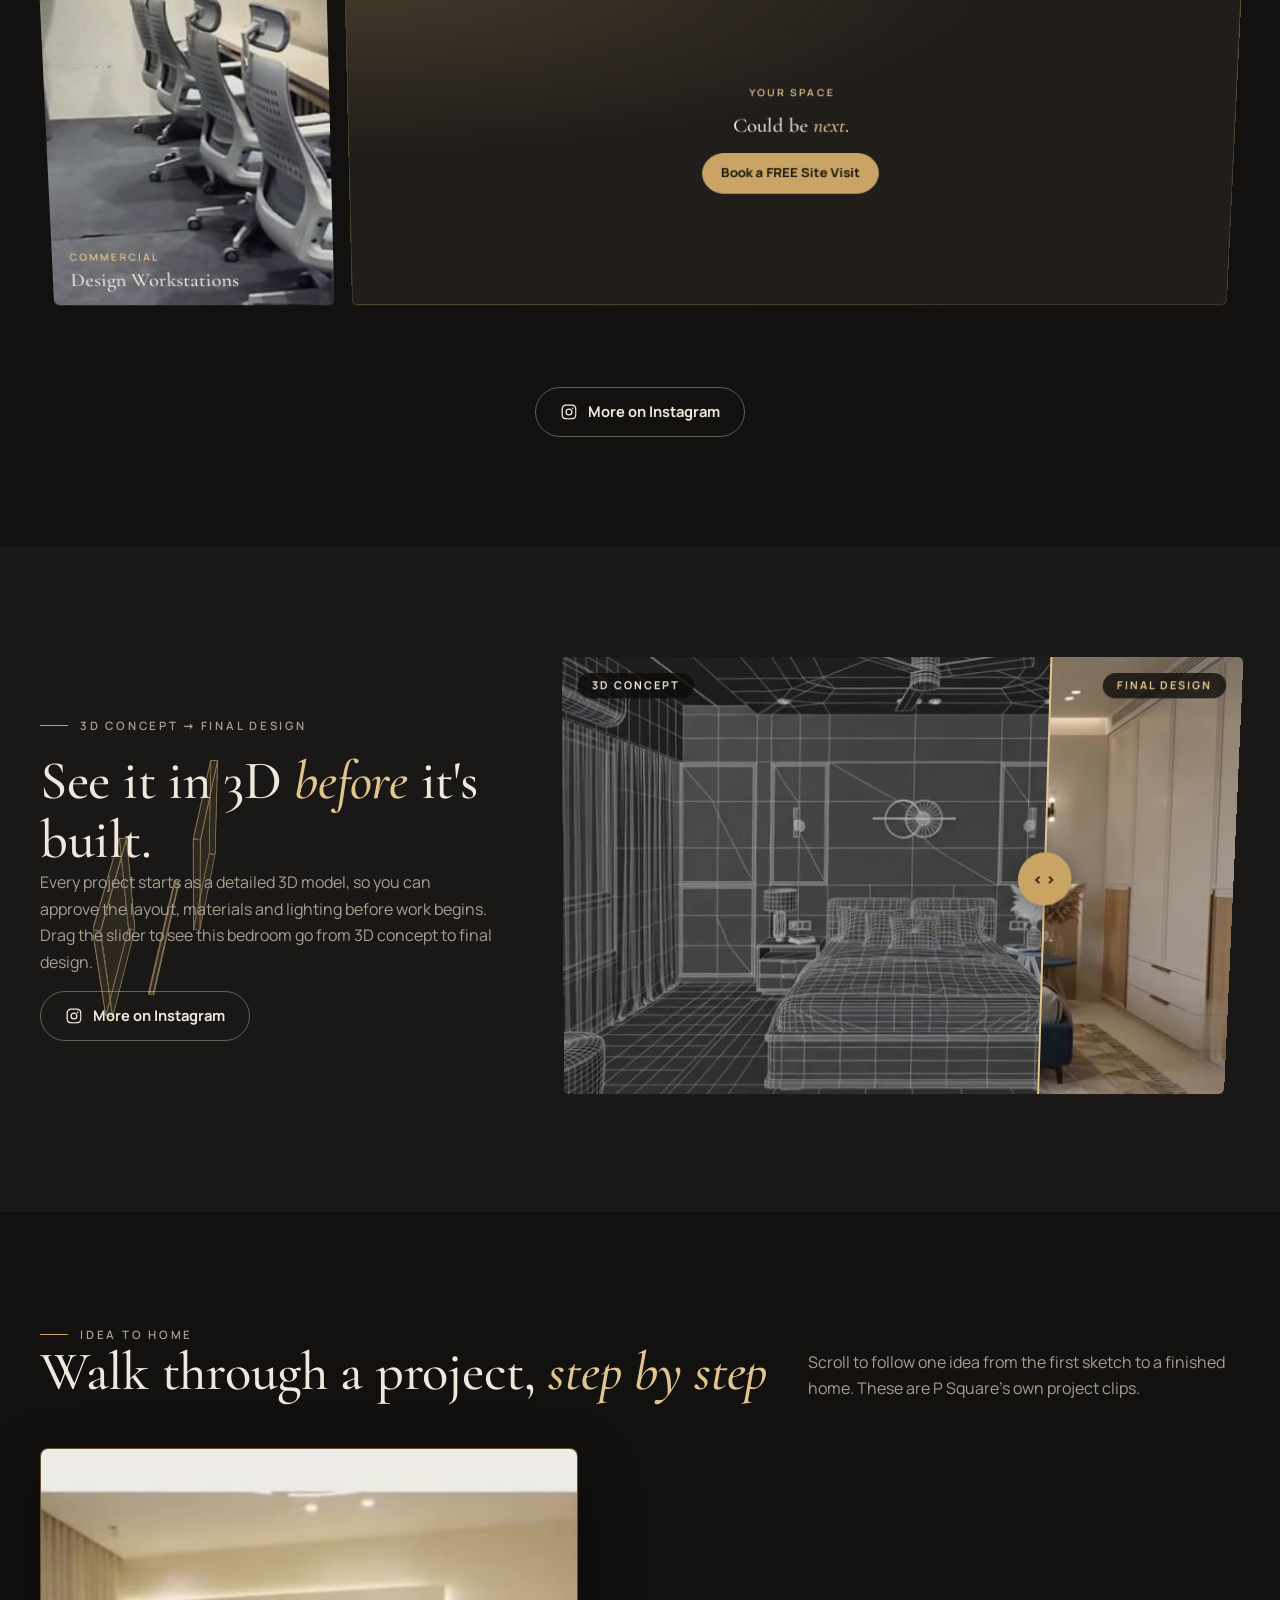
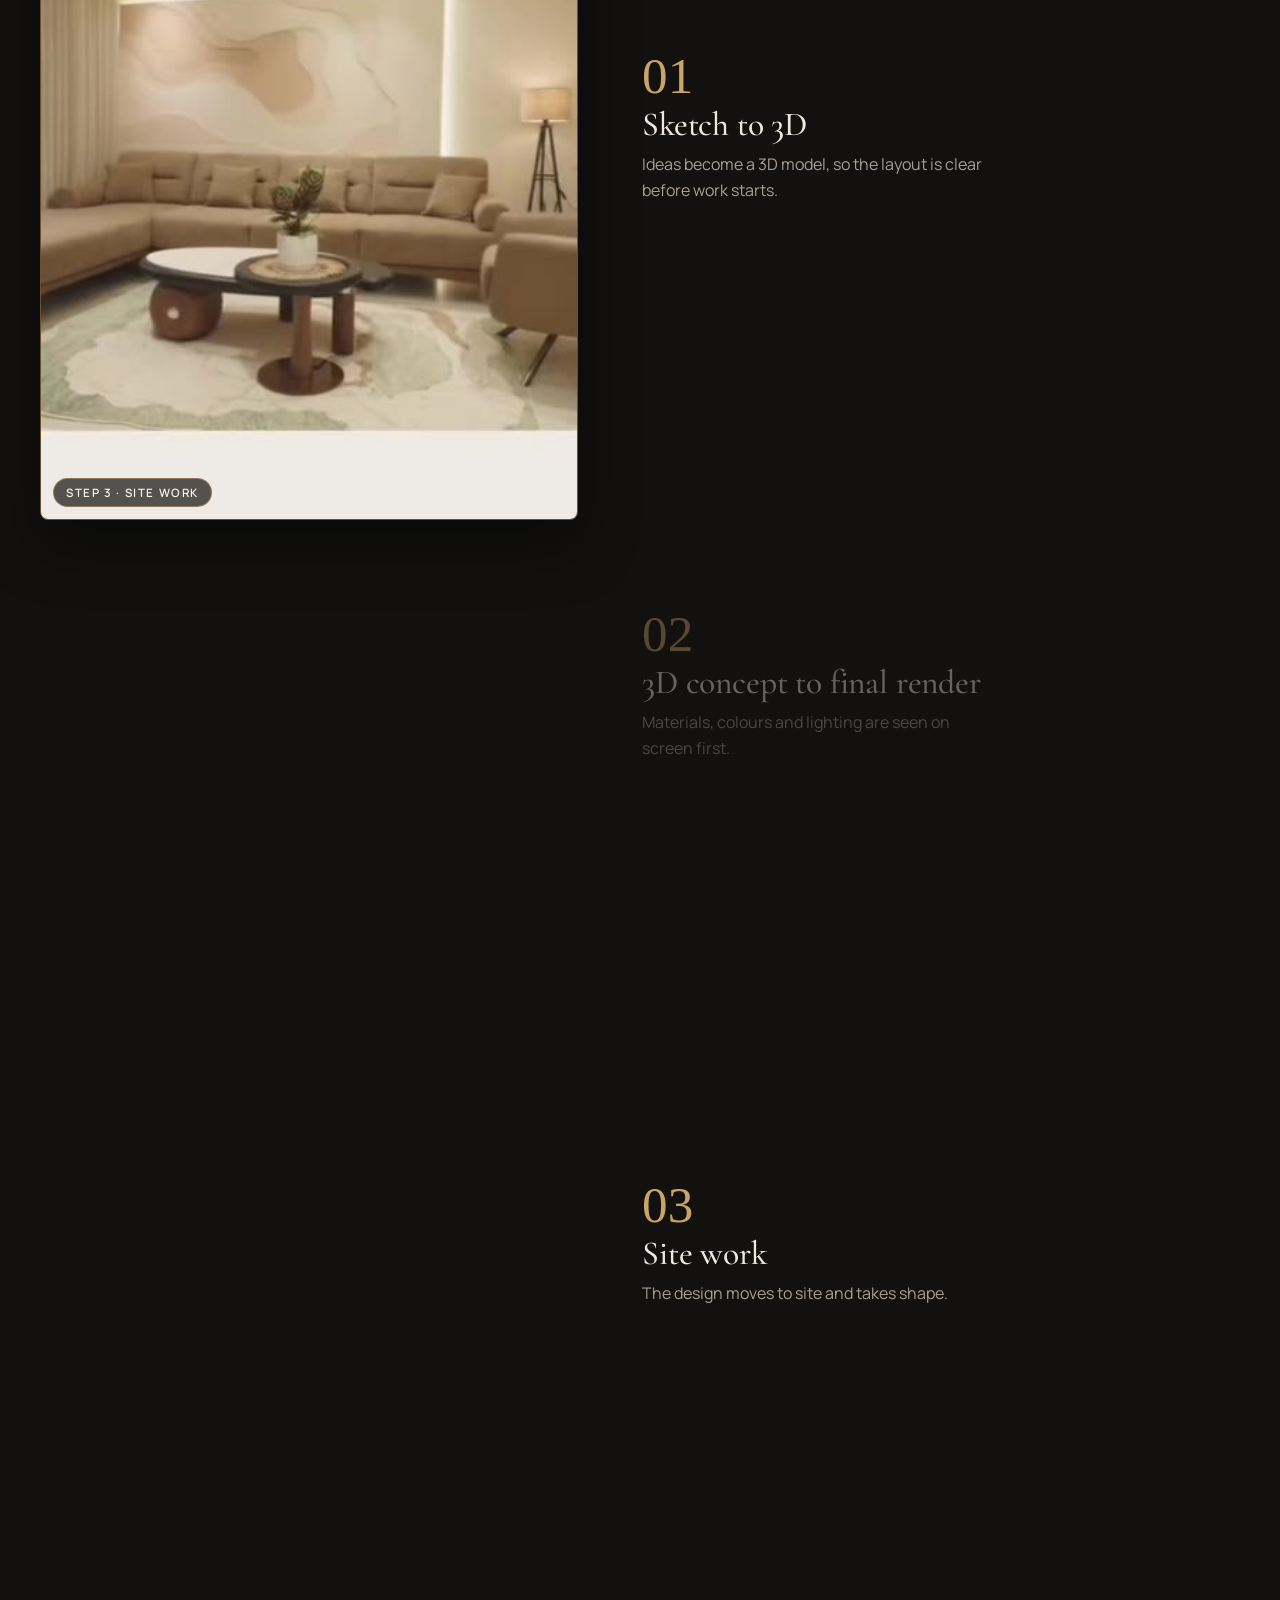
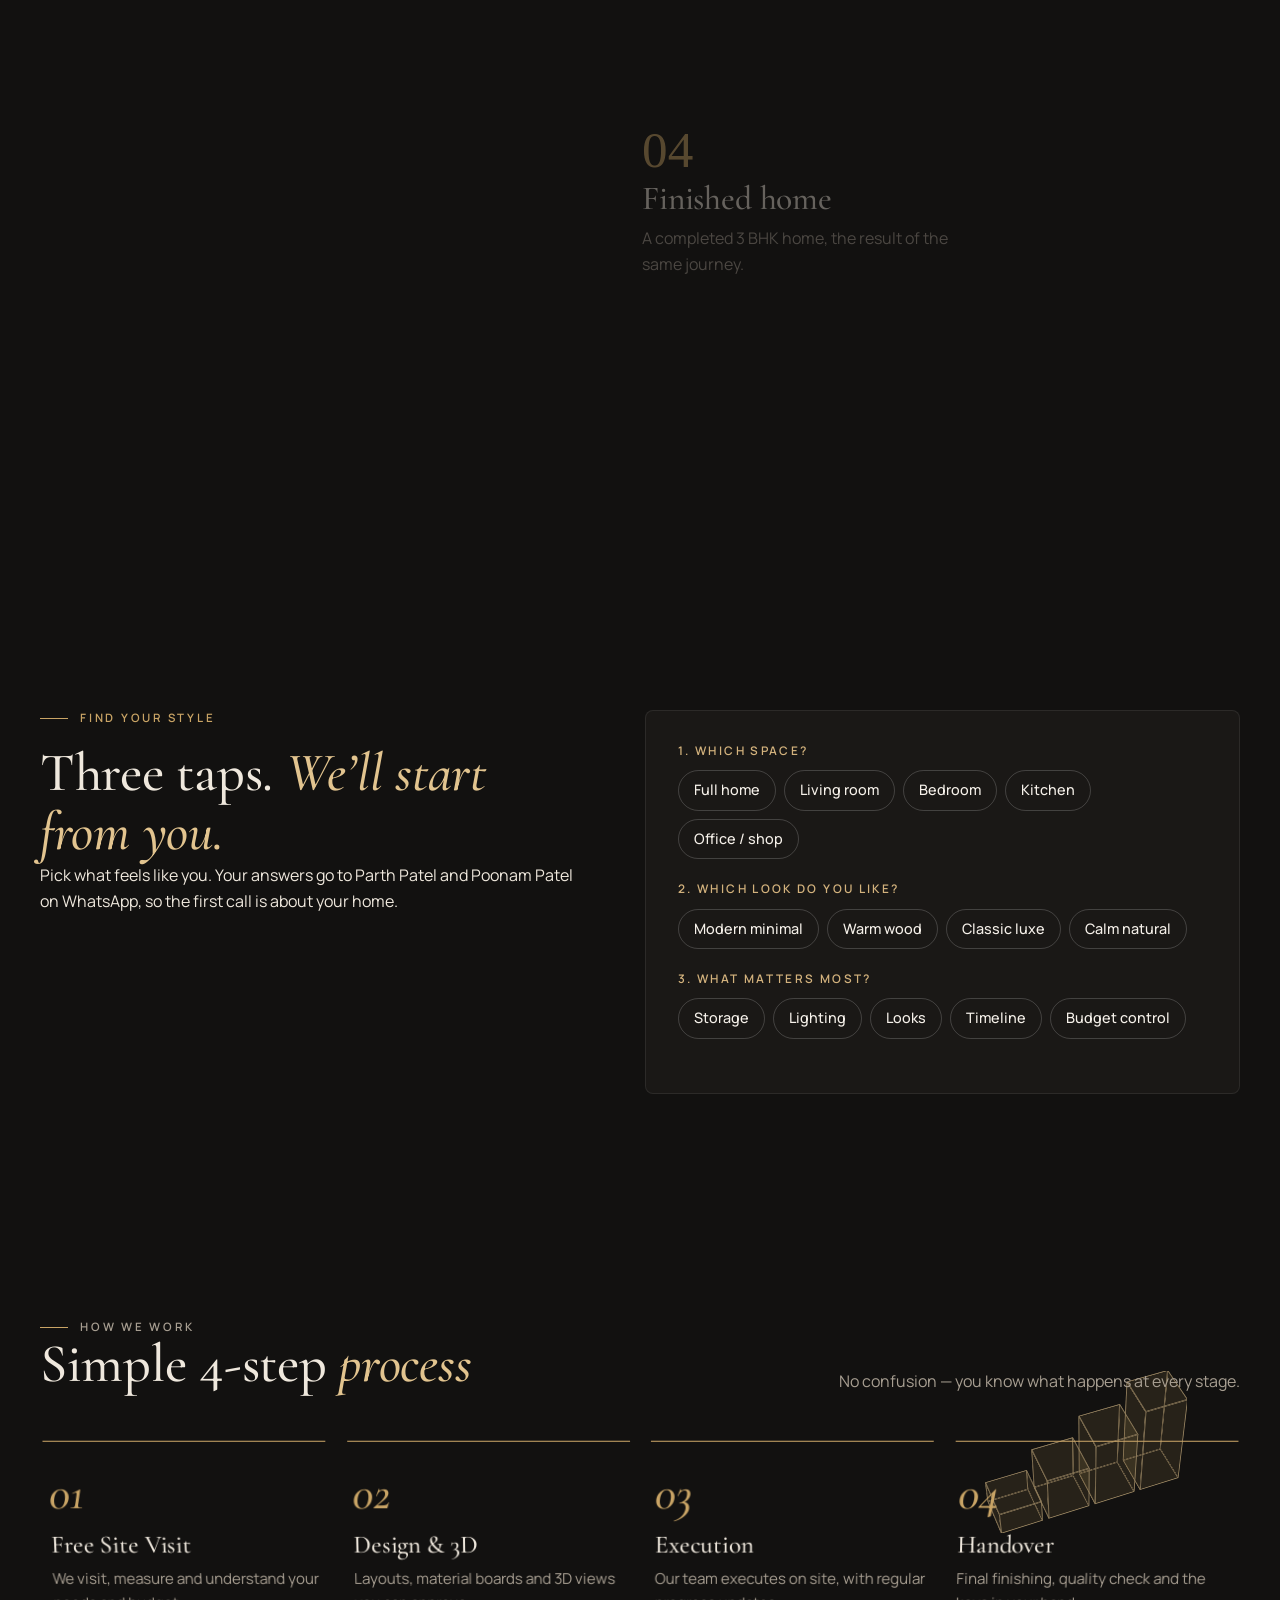
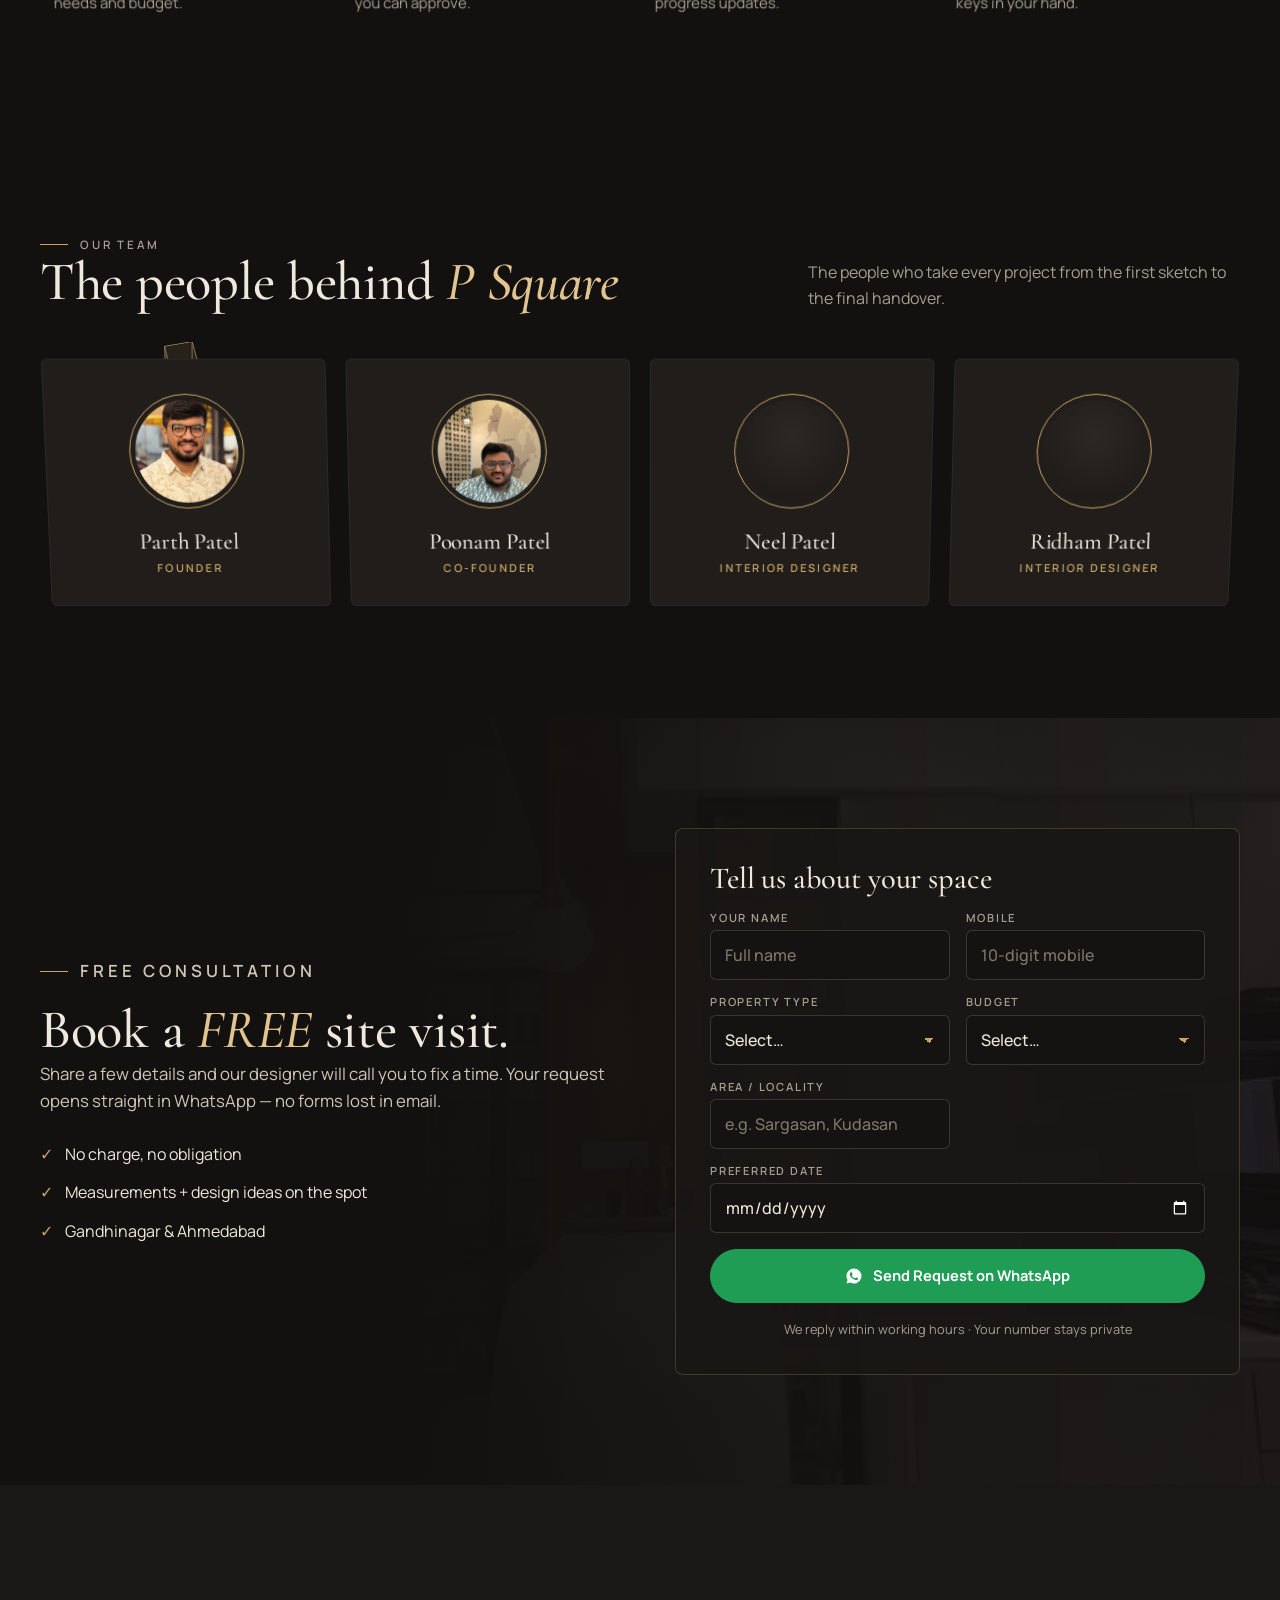
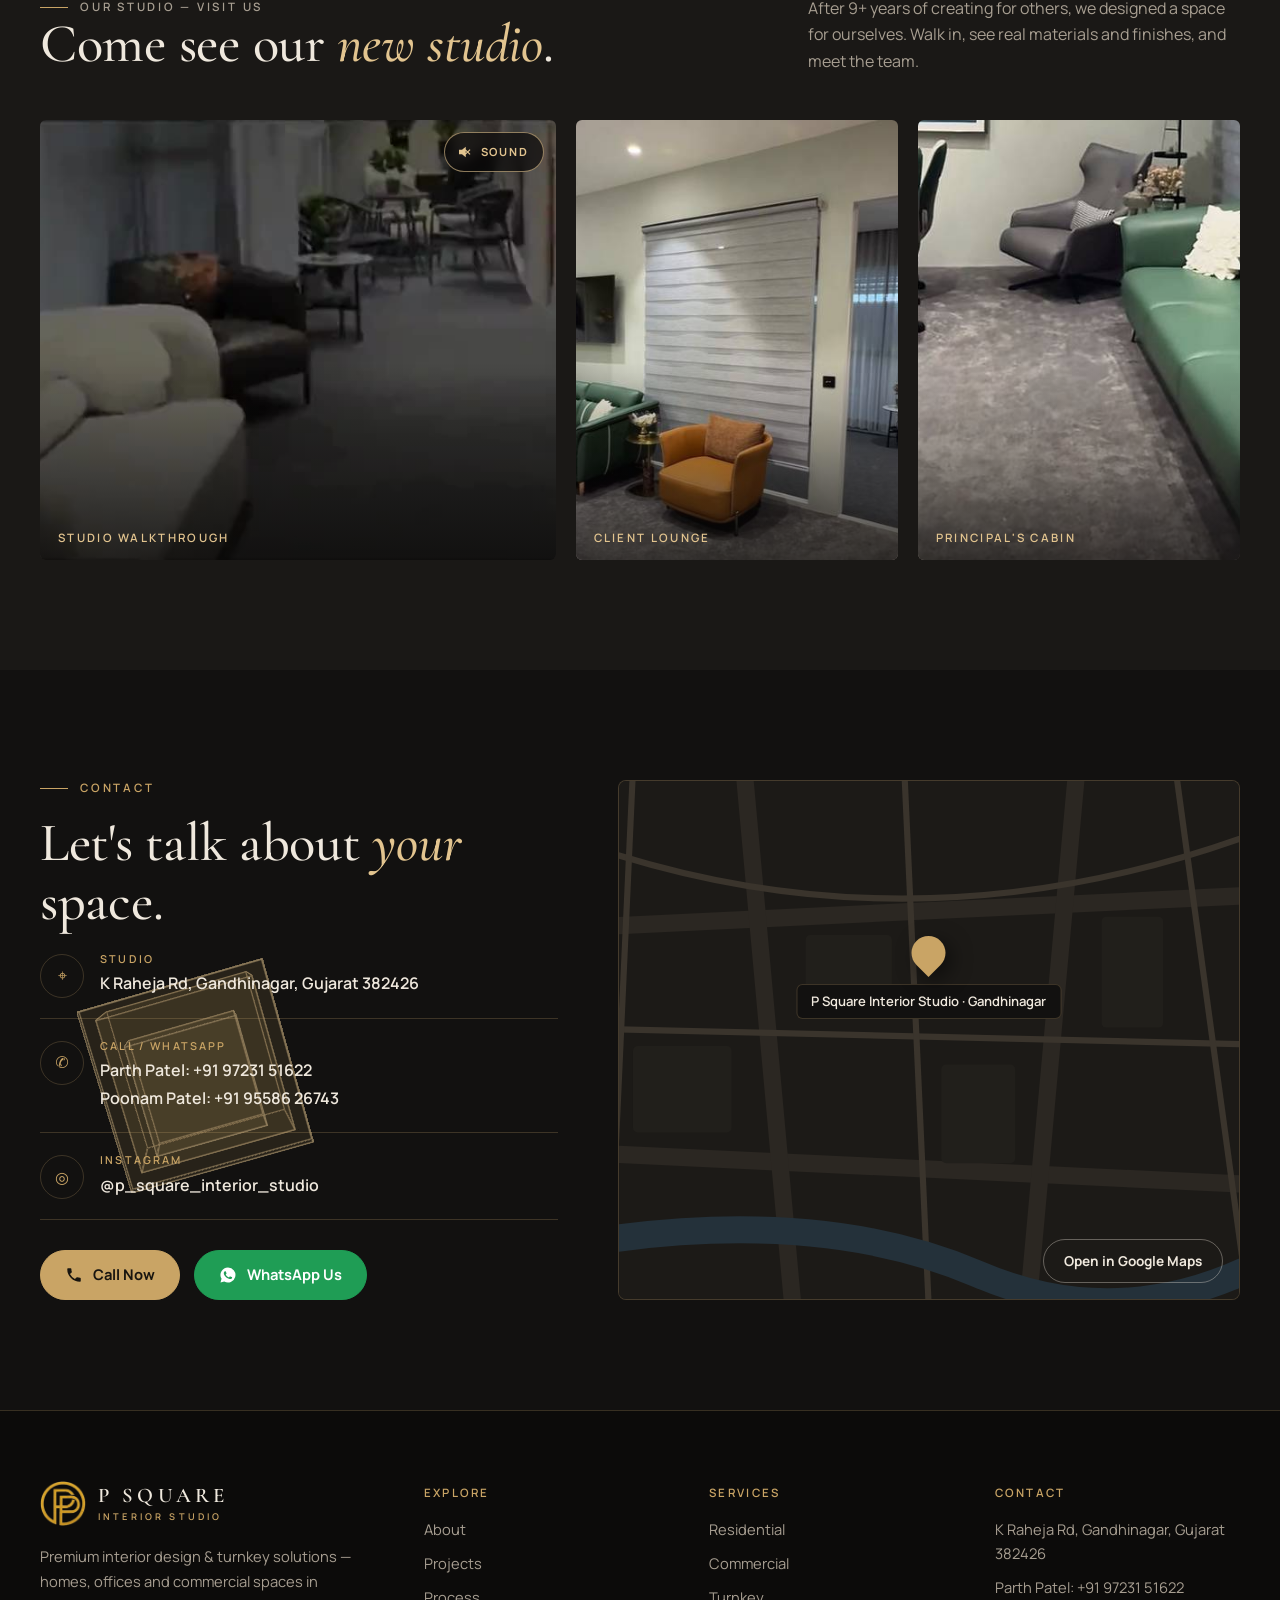
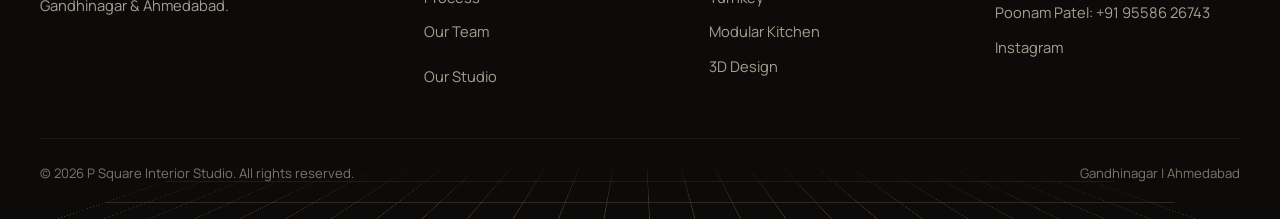
==== commit d43dc0a2: "Update team member images in index.html" ====
--- a/site/index.html
+++ b/site/index.html
@@ -204,7 +204,7 @@
 <section id="team">
  <div class="wrap">
   <div class="head"><div><p class="eyebrow">Our team</p><h2>The people behind <em>P&nbsp;Square</em></h2></div><p>The people who take every project from the first sketch to the final handover.</p></div>
-  <ul class="team" id="teamlist"><li class="tm"><div class="av"><svg viewBox="0 0 64 64" aria-hidden="true"><circle cx="32" cy="24" r="11"/><path d="M12 54c2-11 10-17 20-17s18 6 20 17z"/></svg></div><h3>Ridham Patel</h3></li><li class="tm"><div class="av"><svg viewBox="0 0 64 64" aria-hidden="true"><circle cx="32" cy="24" r="11"/><path d="M12 54c2-11 10-17 20-17s18 6 20 17z"/></svg></div><h3>Neel Patel</h3></li><li class="tm"><div class="av"><img src="assets/img/team-parth.jpg" alt="Parth Patel" loading="lazy" decoding="async"></div><h3>Parth Patel</h3></li><li class="tm"><div class="av"><svg viewBox="0 0 64 64" aria-hidden="true"><circle cx="32" cy="24" r="11"/><path d="M12 54c2-11 10-17 20-17s18 6 20 17z"/></svg></div><h3>Poonam Patel</h3></li></ul>
+  <ul class="team" id="teamlist"><li class="tm"><div class="av"><svg viewBox="0 0 64 64" aria-hidden="true"><circle cx="32" cy="24" r="11"/><path d="M12 54c2-11 10-17 20-17s18 6 20 17z"/></svg></div><h3>Ridham Patel</h3></li><li class="tm"><div class="av"><img src="assets/img/team-neel.jpg" alt="Neel Patel" loading="lazy" decoding="async"></div><h3>Neel Patel</h3></li><li class="tm"><div class="av"><img src="assets/img/team-parth.jpg" alt="Parth Patel" loading="lazy" decoding="async"></div><h3>Parth Patel</h3></li><li class="tm"><div class="av"><svg viewBox="0 0 64 64" aria-hidden="true"><circle cx="32" cy="24" r="11"/><path d="M12 54c2-11 10-17 20-17s18 6 20 17z"/></svg></div><h3>Poonam Patel</h3></li></ul>
   
  </div>
 </section>
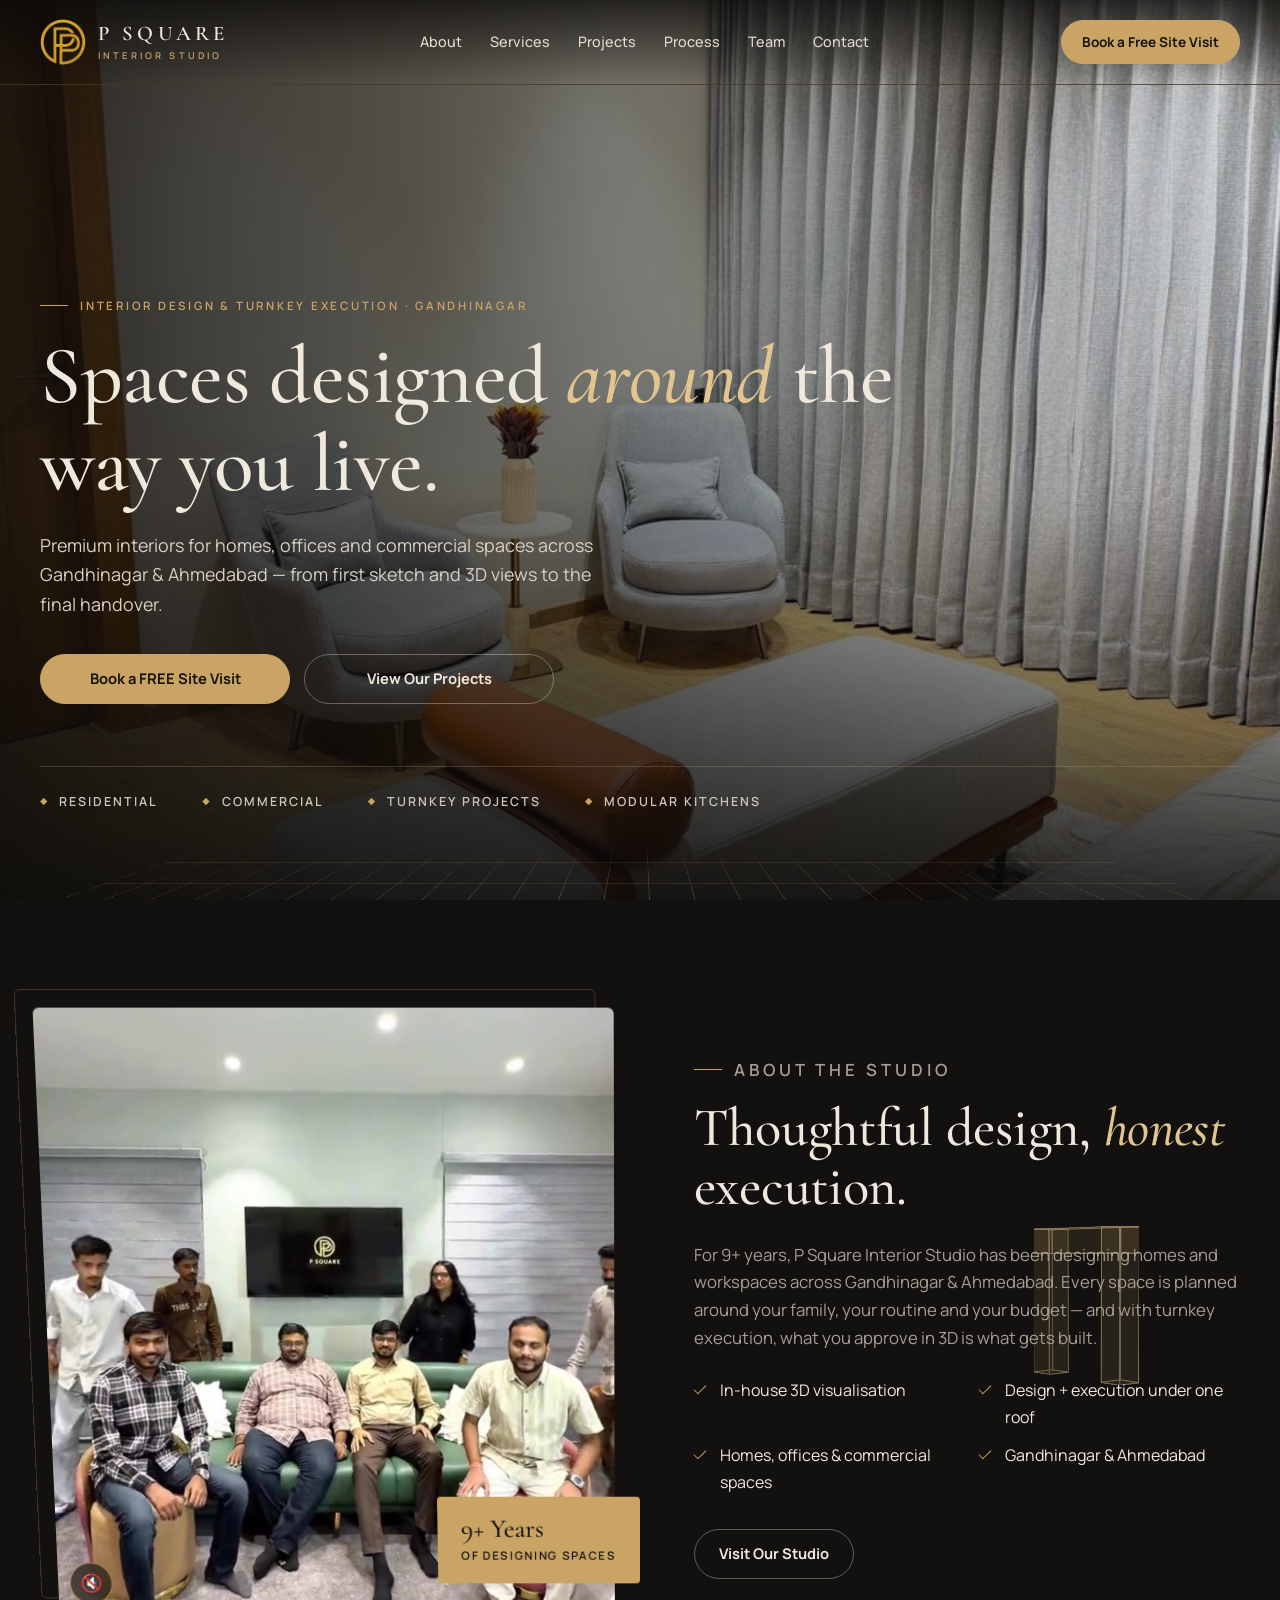
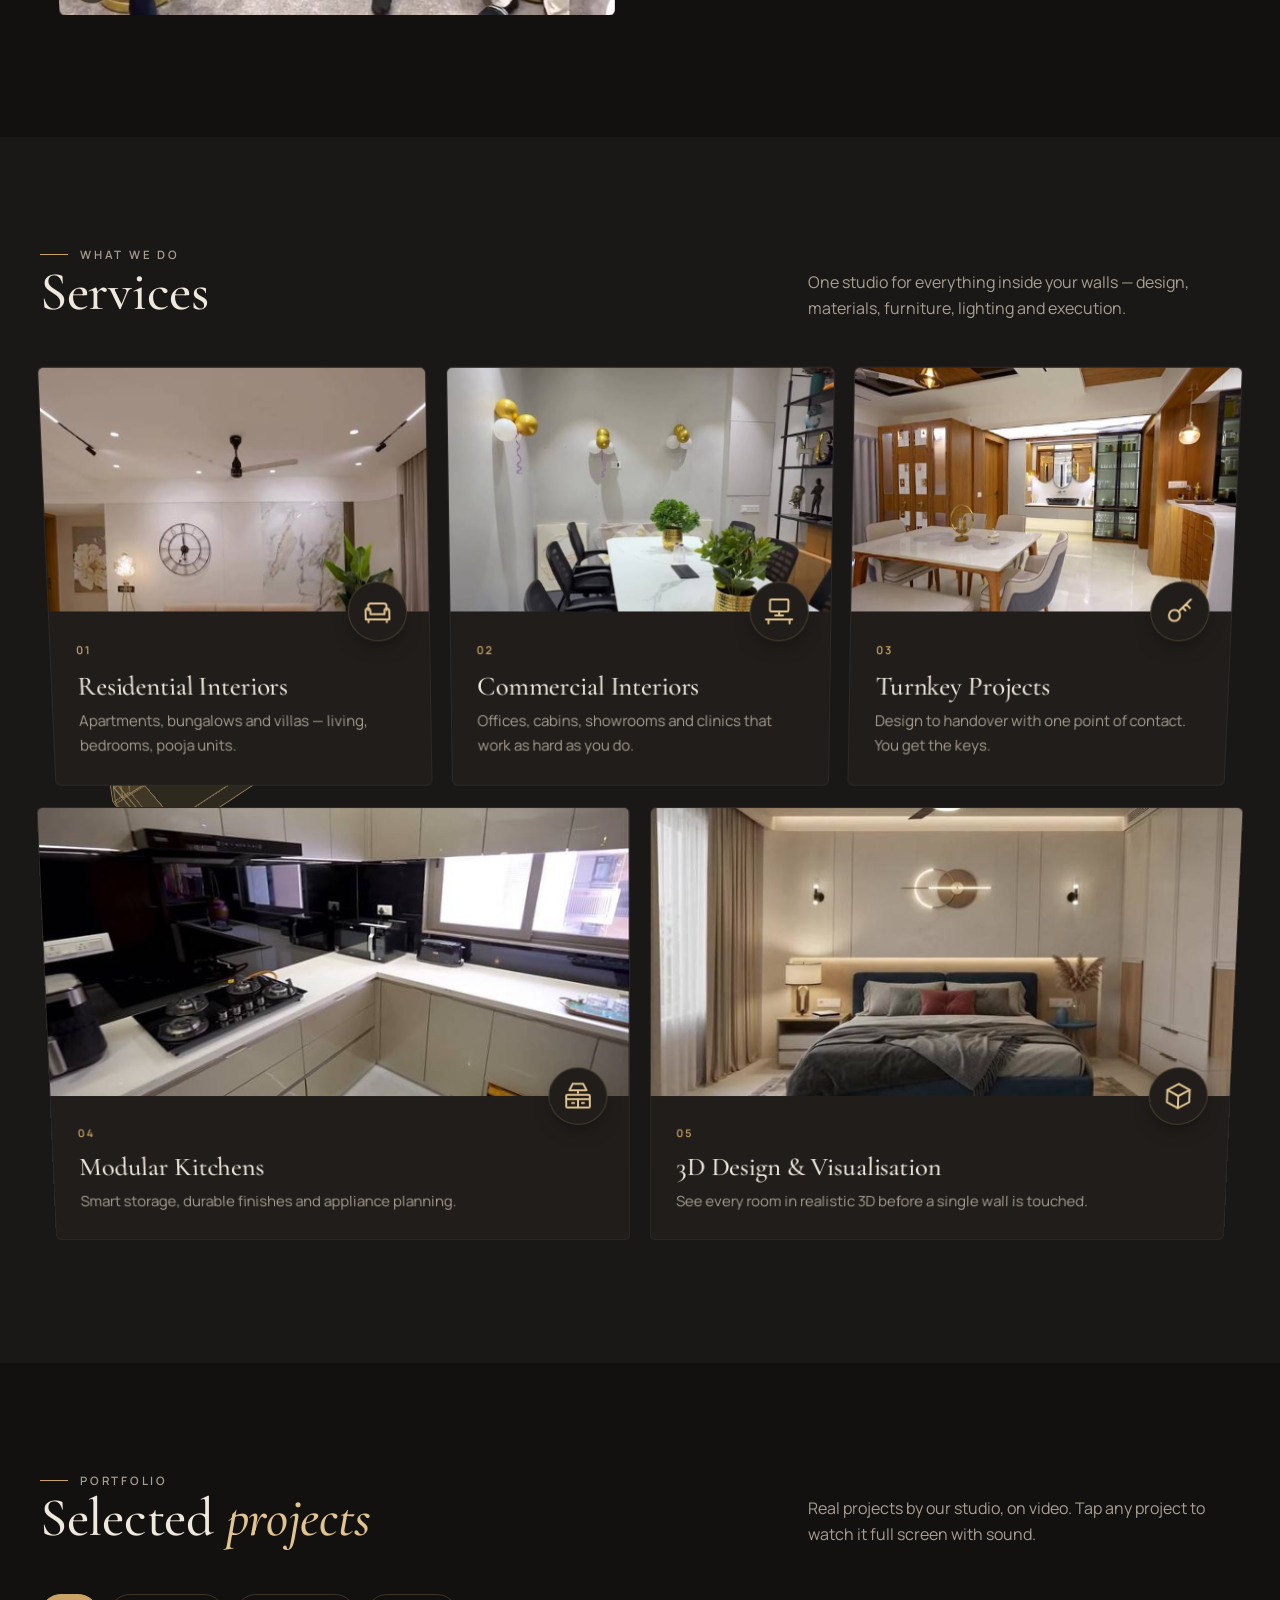
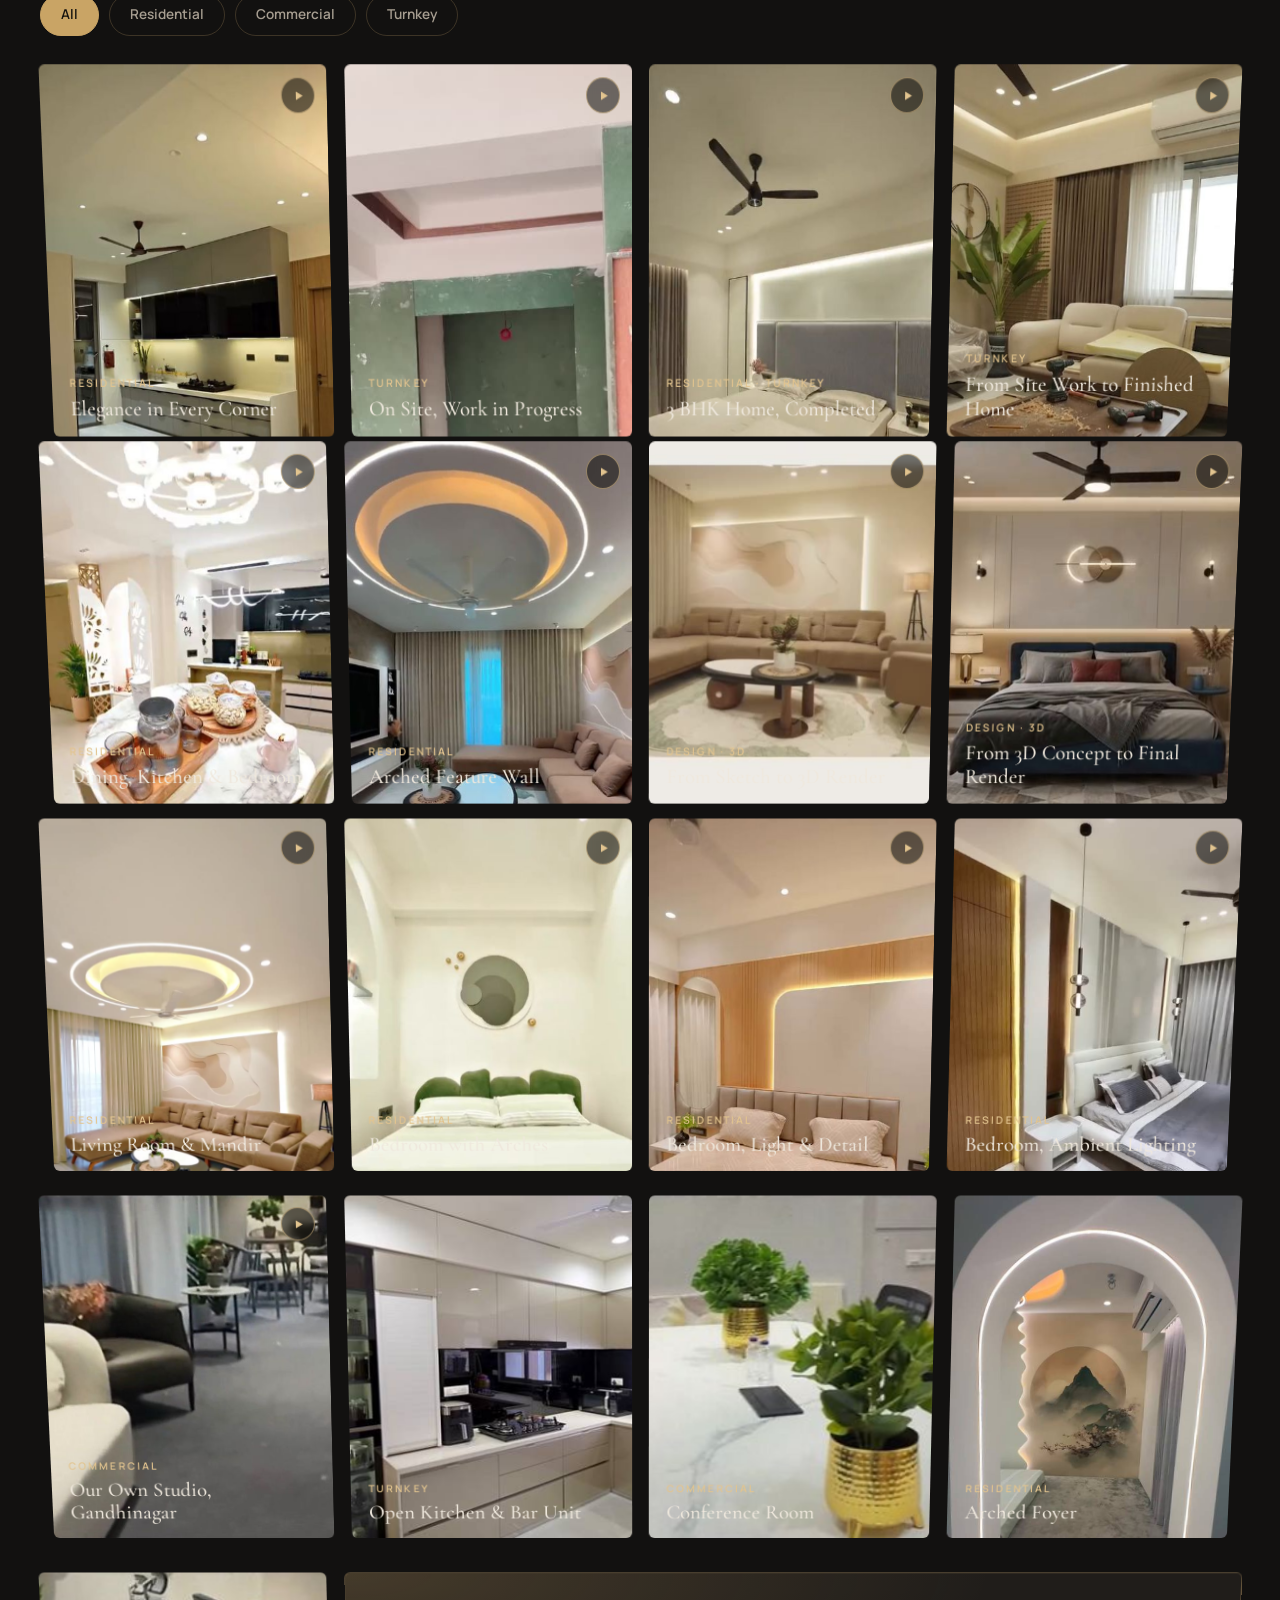
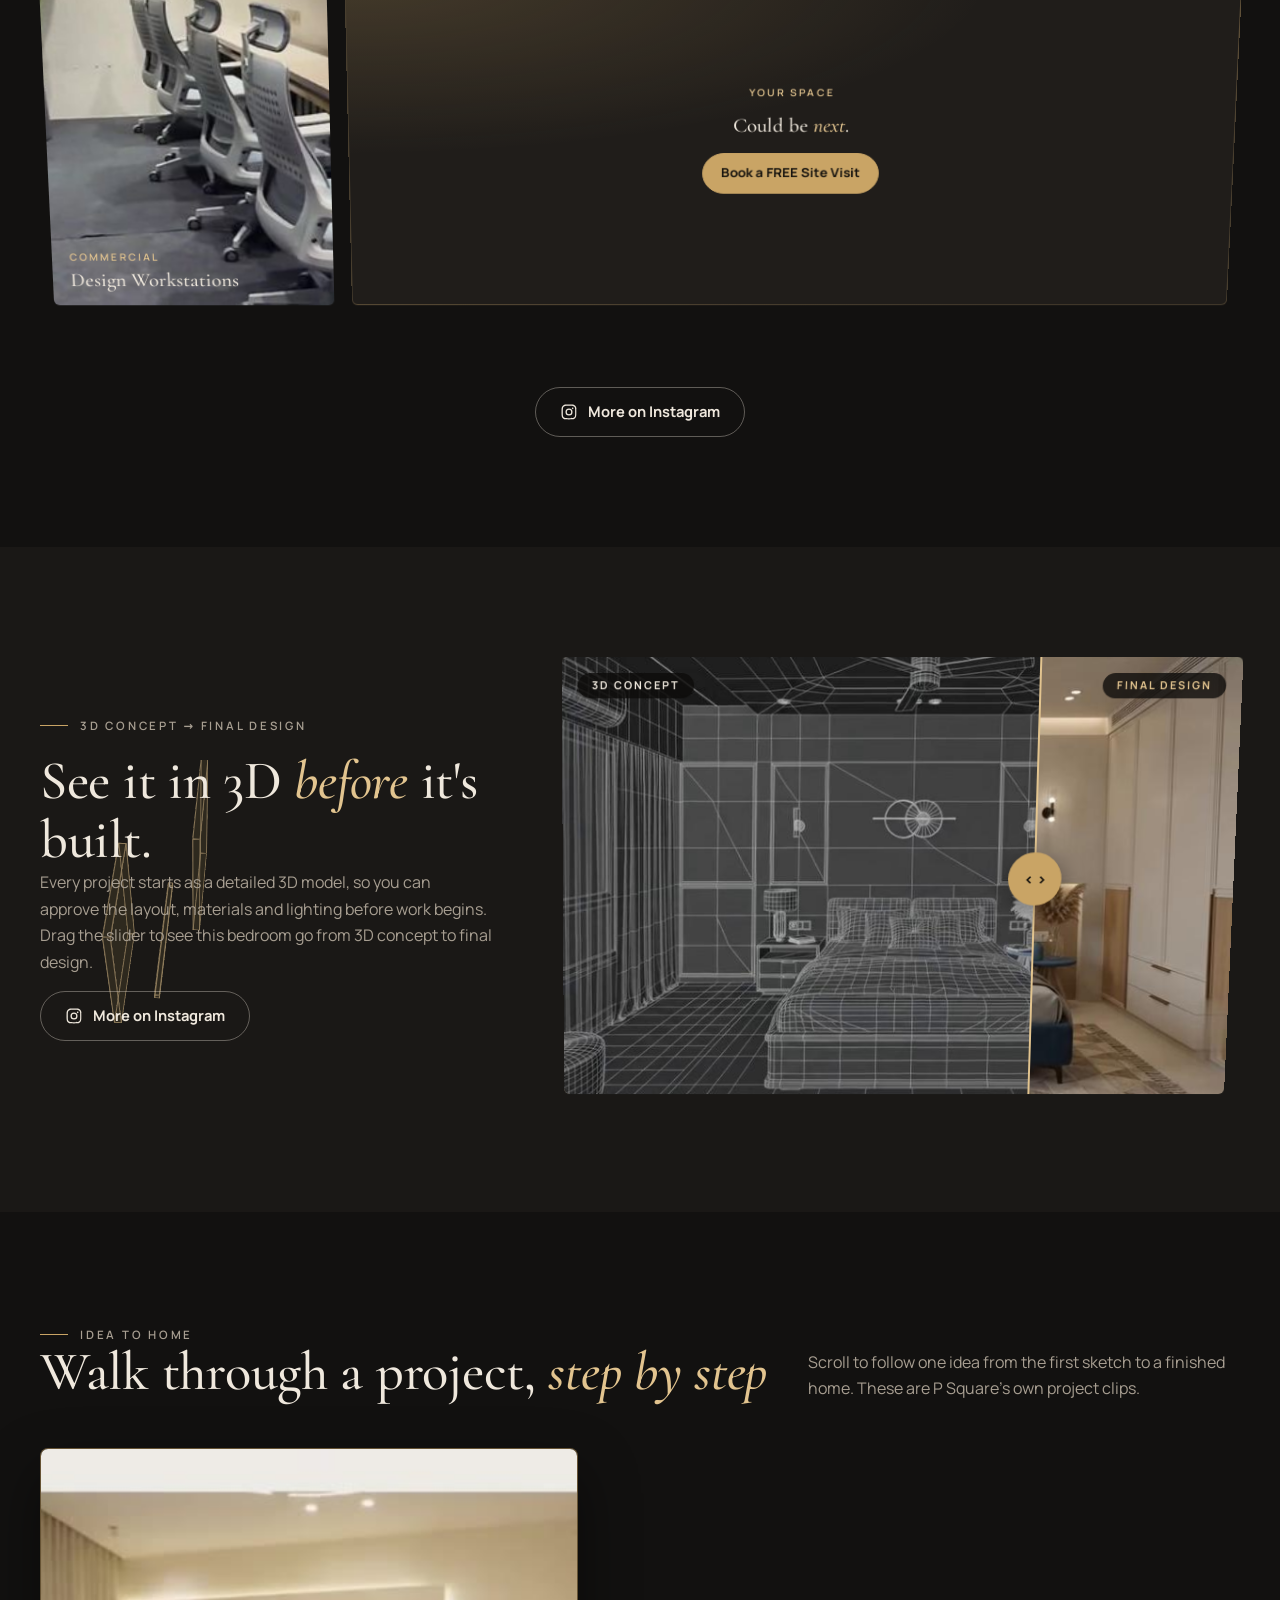
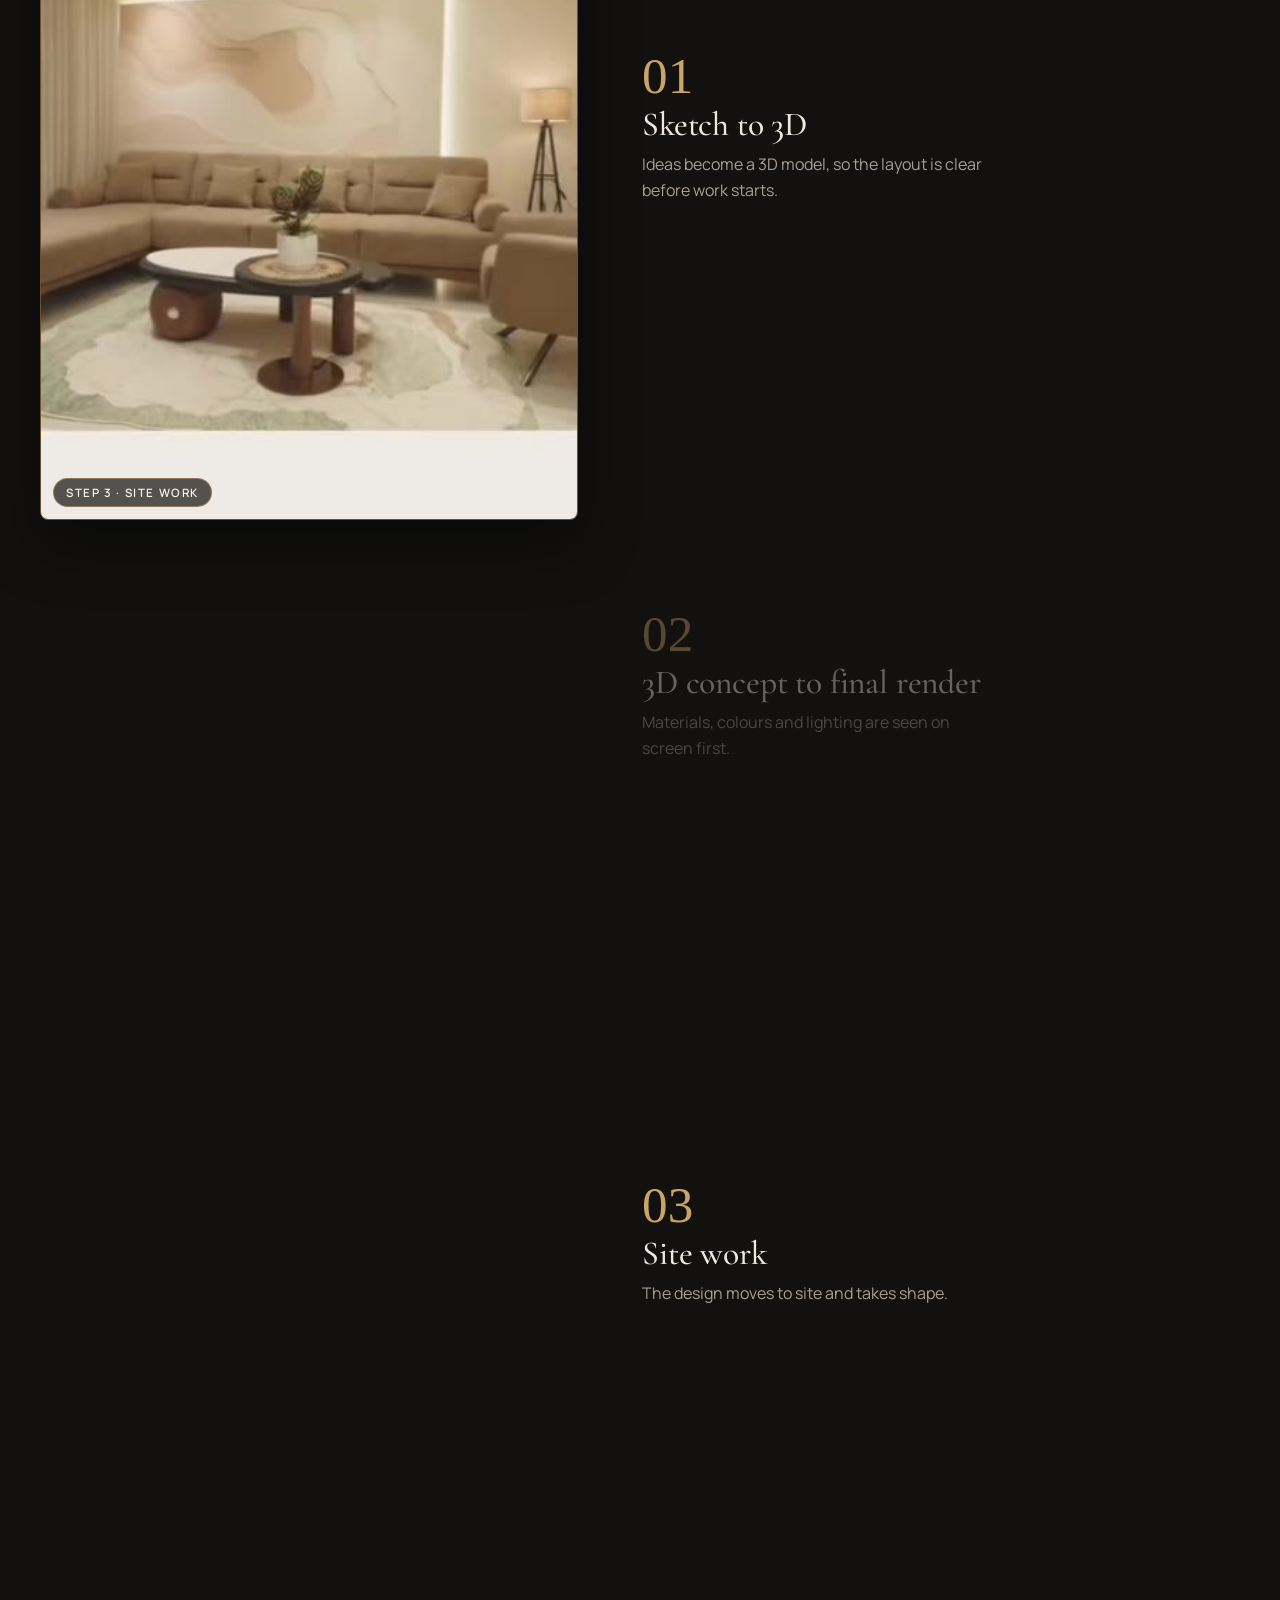
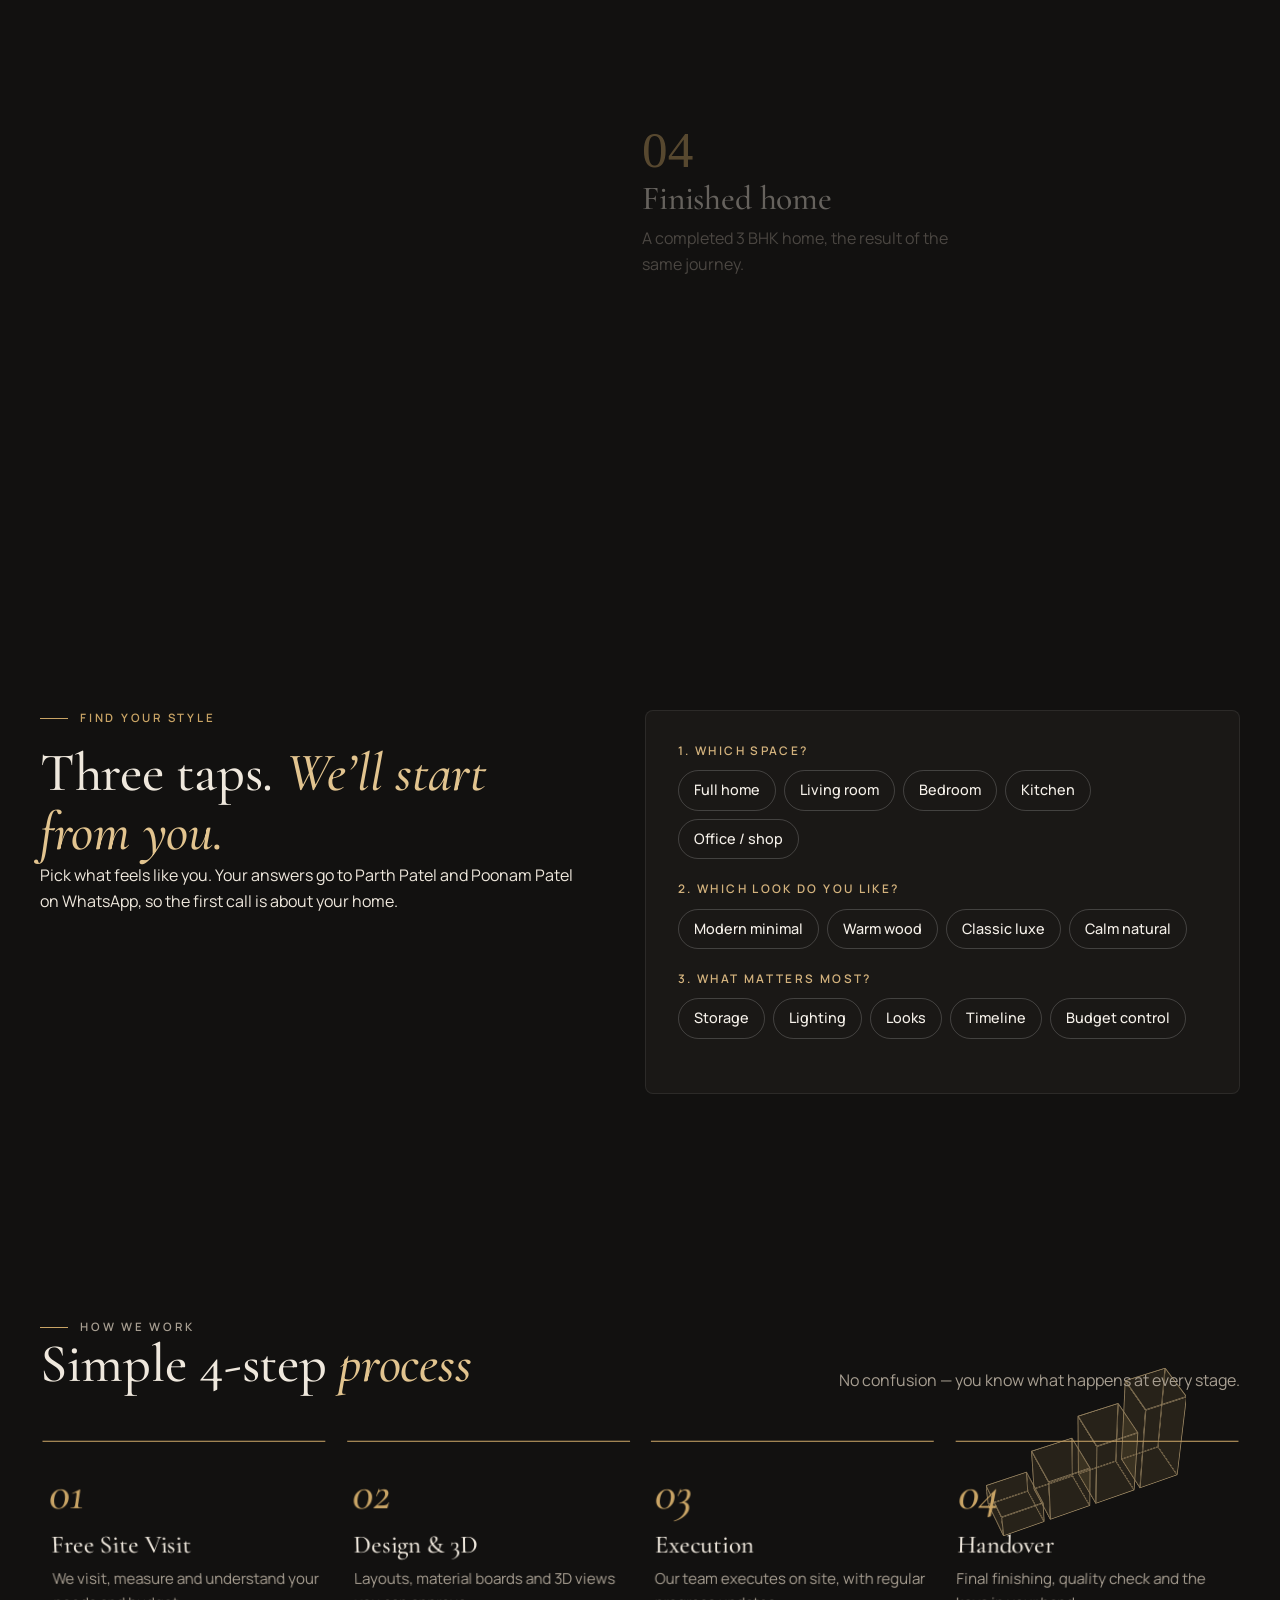
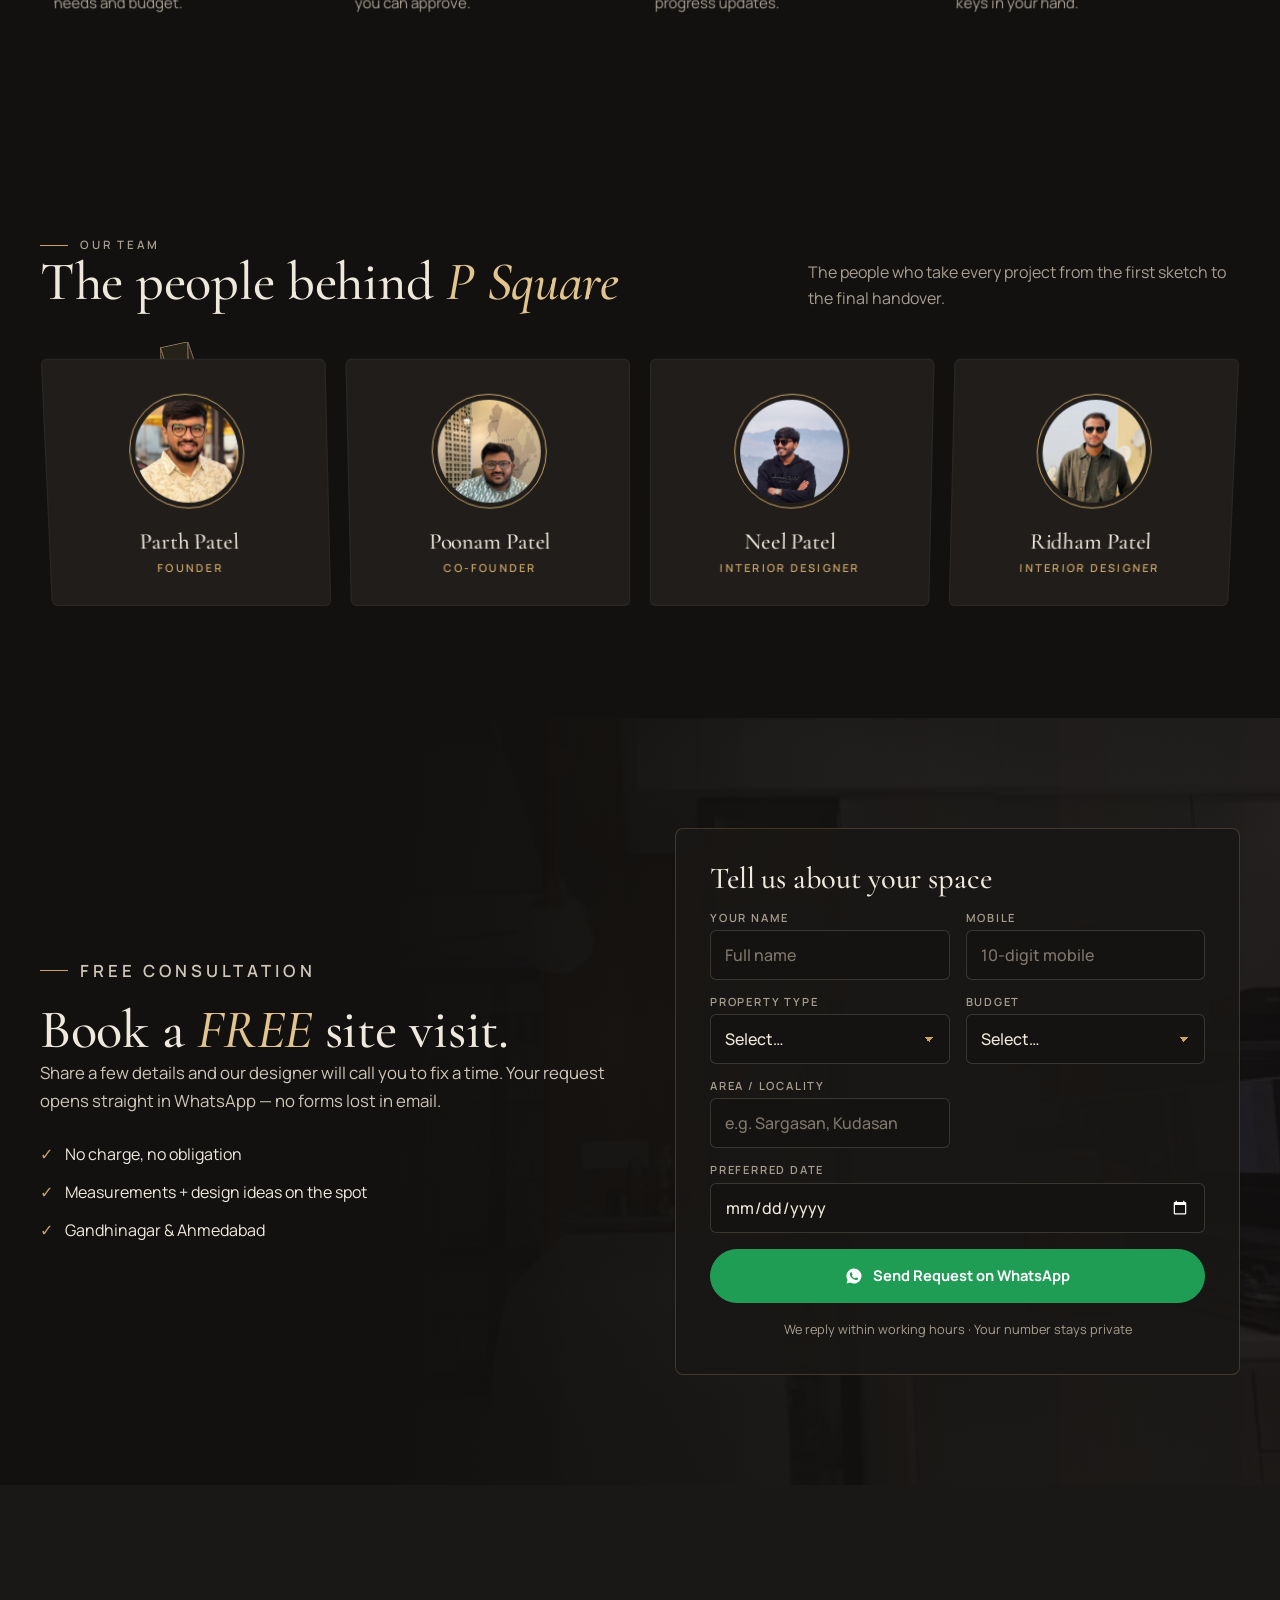
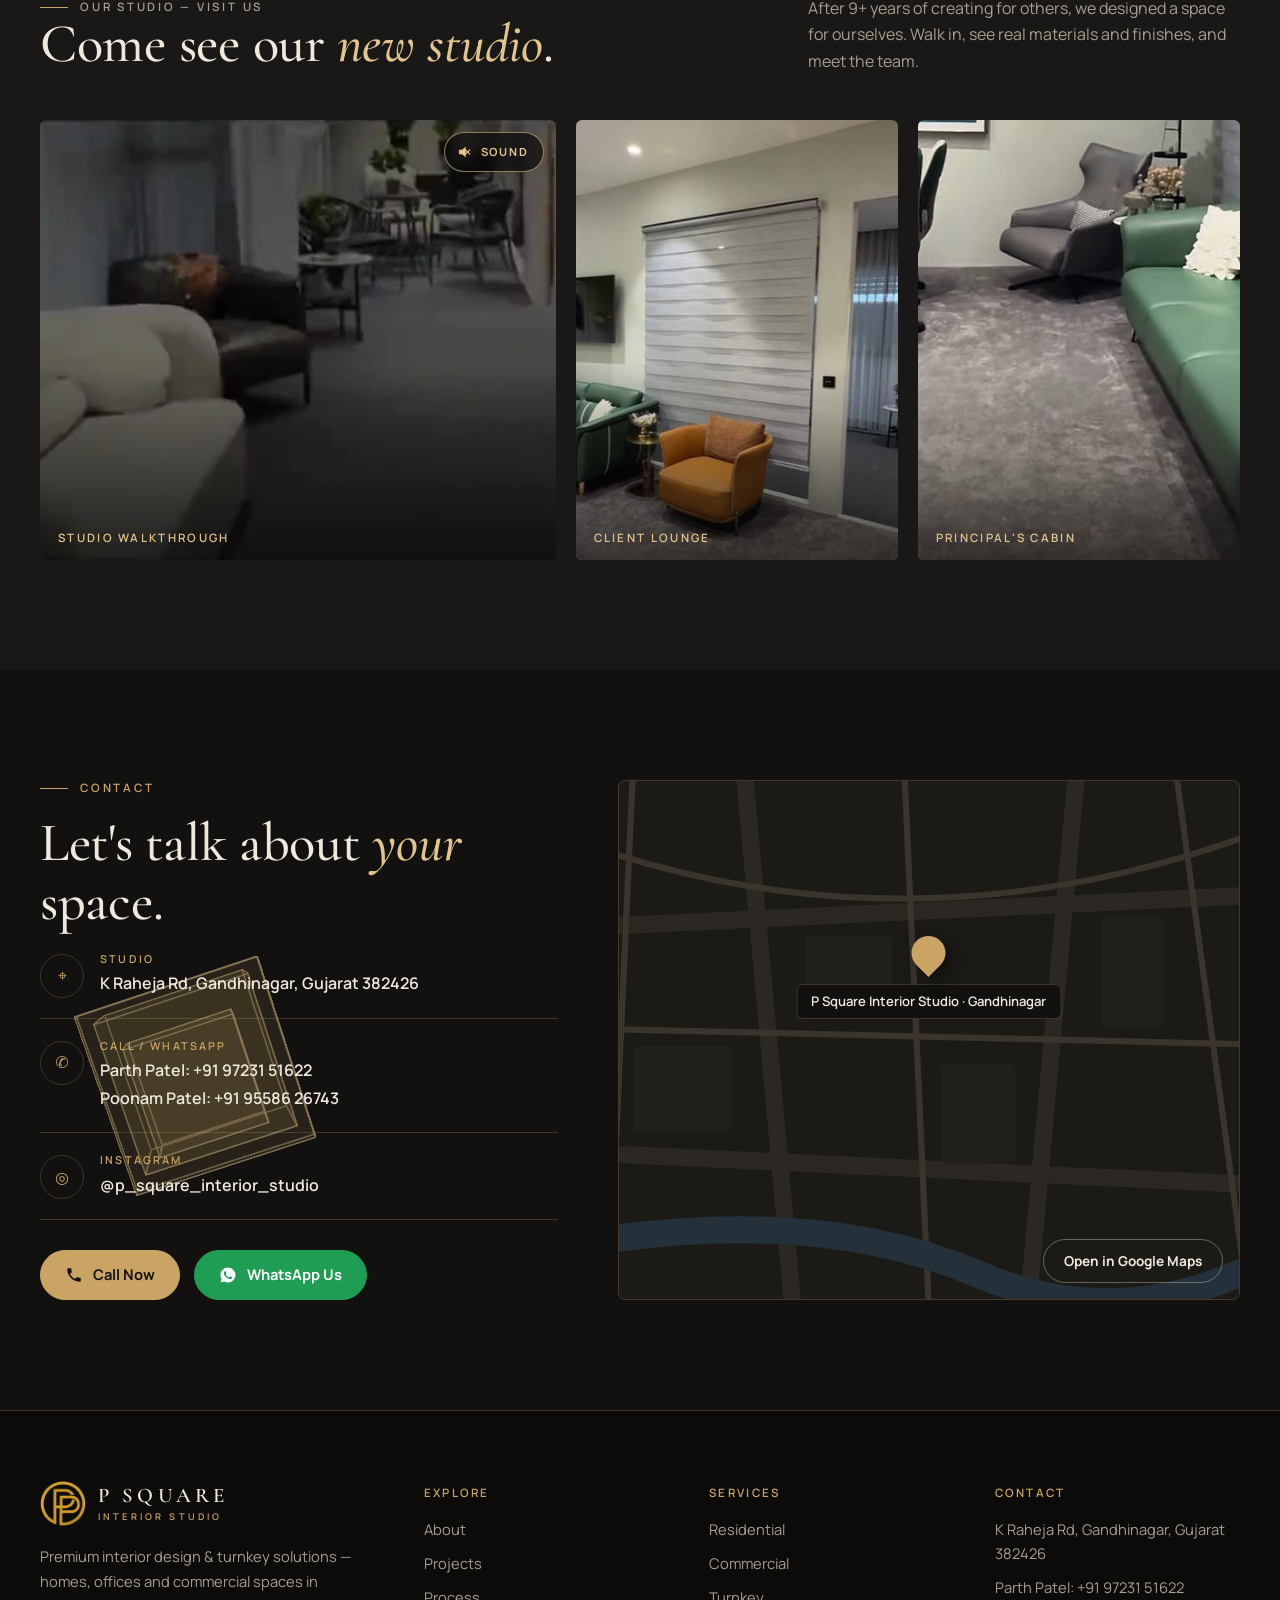
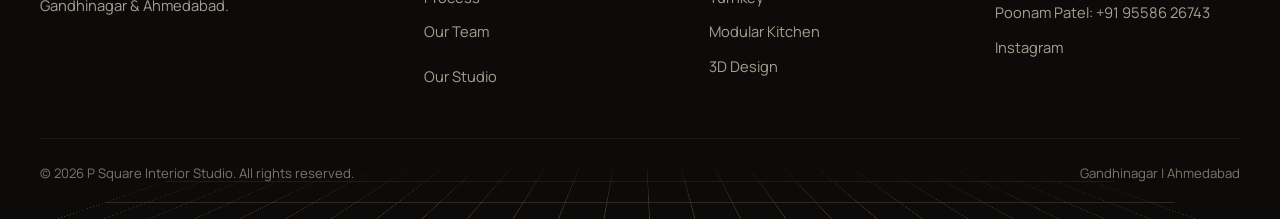
==== commit ecae1a9f: "Fix image versioning for Neel Patel Updated image source for Neel Patel in team section." ====
--- a/site/index.html
+++ b/site/index.html
@@ -204,7 +204,7 @@
 <section id="team">
  <div class="wrap">
   <div class="head"><div><p class="eyebrow">Our team</p><h2>The people behind <em>P&nbsp;Square</em></h2></div><p>The people who take every project from the first sketch to the final handover.</p></div>
-  <ul class="team" id="teamlist"><li class="tm"><div class="av"><svg viewBox="0 0 64 64" aria-hidden="true"><circle cx="32" cy="24" r="11"/><path d="M12 54c2-11 10-17 20-17s18 6 20 17z"/></svg></div><h3>Ridham Patel</h3></li><li class="tm"><div class="av"><img src="assets/img/team-neel.jpg" alt="Neel Patel" loading="lazy" decoding="async"></div><h3>Neel Patel</h3></li><li class="tm"><div class="av"><img src="assets/img/team-parth.jpg" alt="Parth Patel" loading="lazy" decoding="async"></div><h3>Parth Patel</h3></li><li class="tm"><div class="av"><svg viewBox="0 0 64 64" aria-hidden="true"><circle cx="32" cy="24" r="11"/><path d="M12 54c2-11 10-17 20-17s18 6 20 17z"/></svg></div><h3>Poonam Patel</h3></li></ul>
+  <ul class="team" id="teamlist"><li class="tm"><div class="av"><svg viewBox="0 0 64 64" aria-hidden="true"><circle cx="32" cy="24" r="11"/><path d="M12 54c2-11 10-17 20-17s18 6 20 17z"/></svg></div><h3>Ridham Patel</h3></li><li class="tm"><div class="av"><img src="assets/img/team-neel.jpg?v=2" alt="Neel Patel" loading="lazy" decoding="async"></div><h3>Neel Patel</h3></li><li class="tm"><div class="av"><img src="assets/img/team-parth.jpg" alt="Parth Patel" loading="lazy" decoding="async"></div><h3>Parth Patel</h3></li><li class="tm"><div class="av"><svg viewBox="0 0 64 64" aria-hidden="true"><circle cx="32" cy="24" r="11"/><path d="M12 54c2-11 10-17 20-17s18 6 20 17z"/></svg></div><h3>Poonam Patel</h3></li></ul>
   
  </div>
 </section>
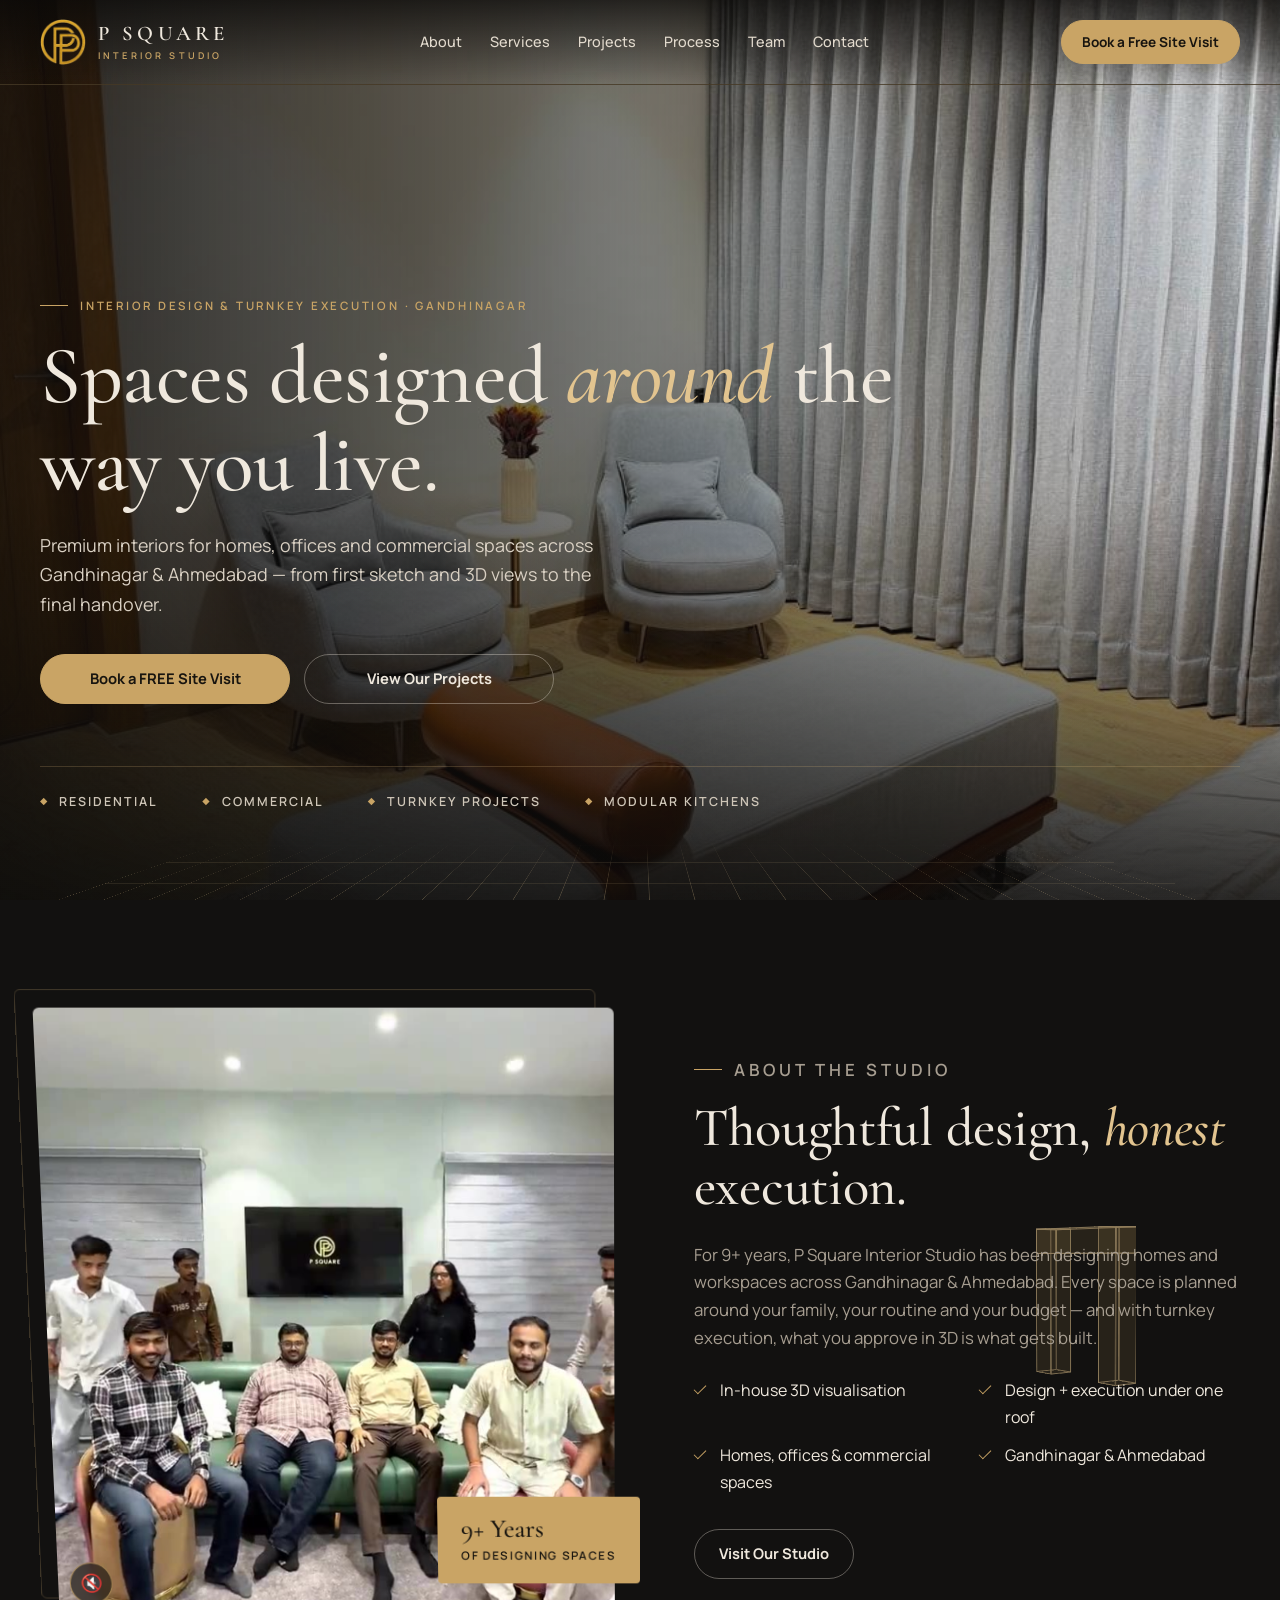
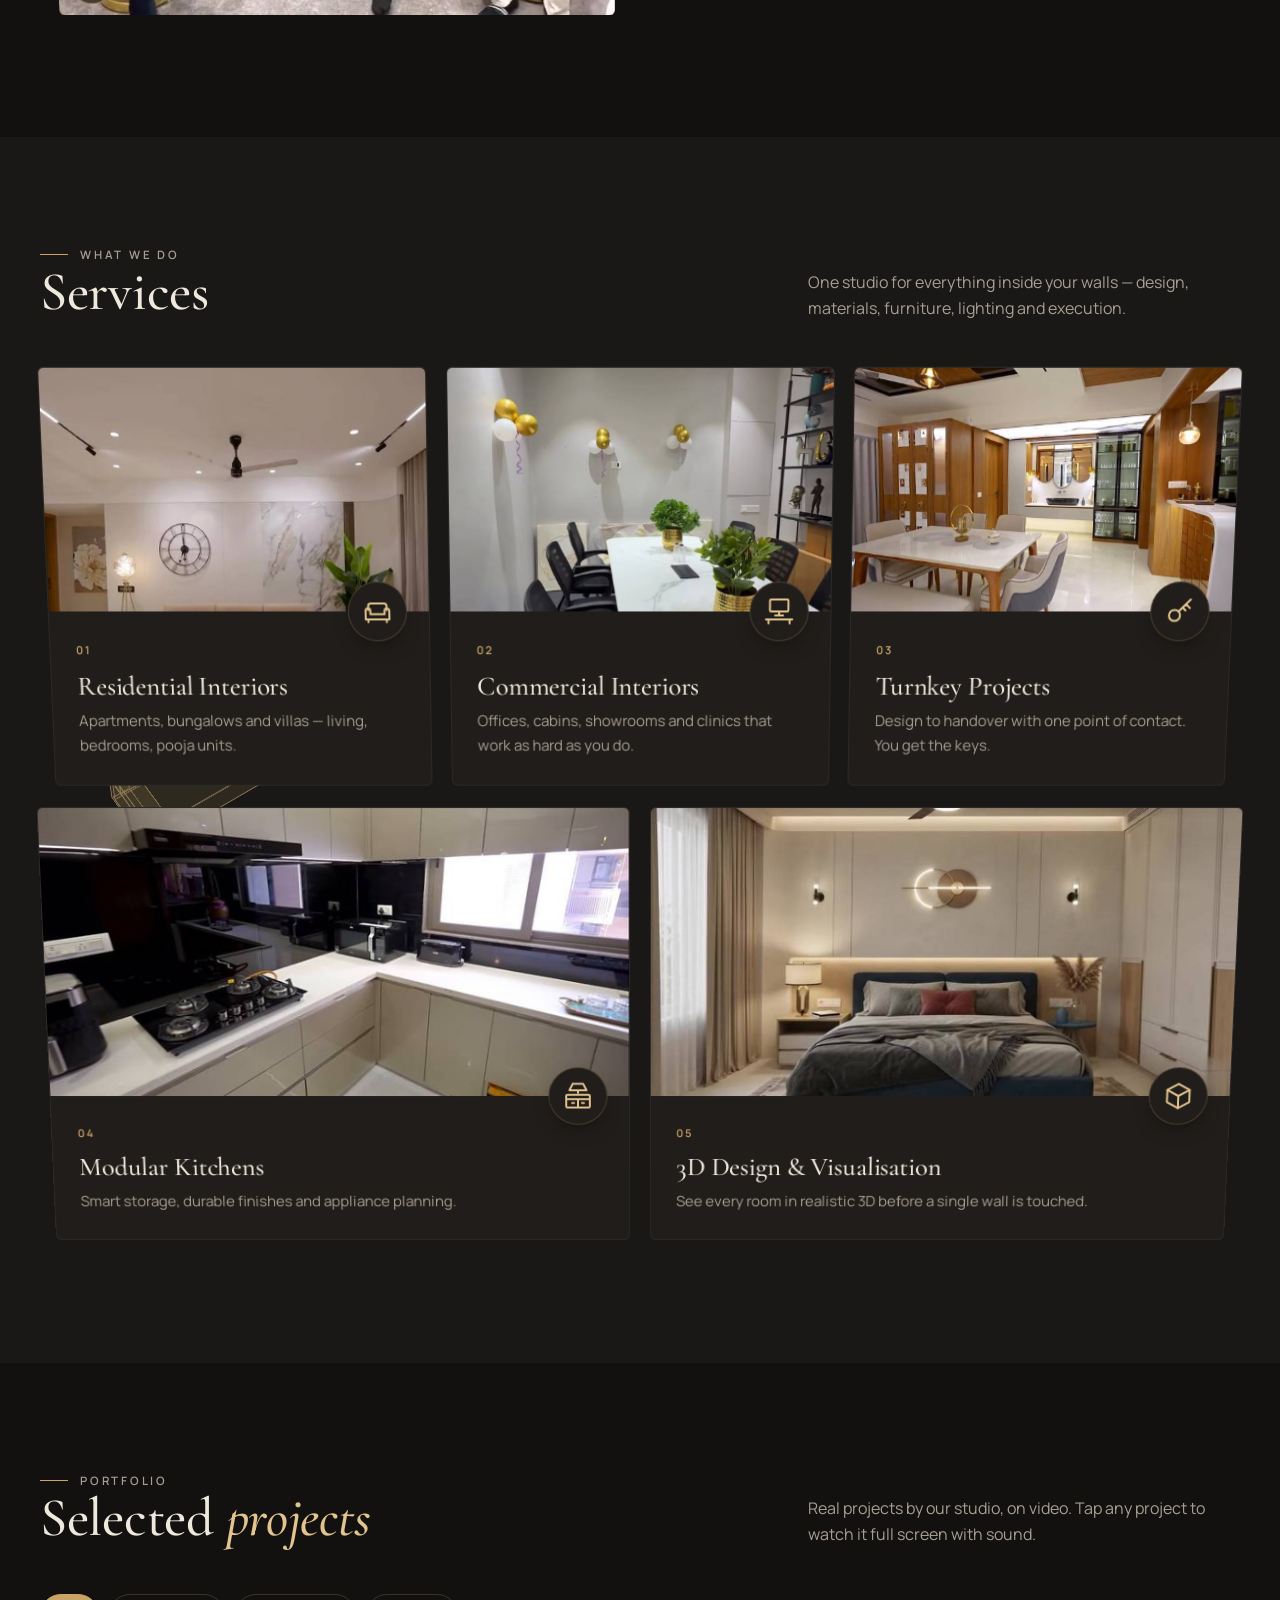
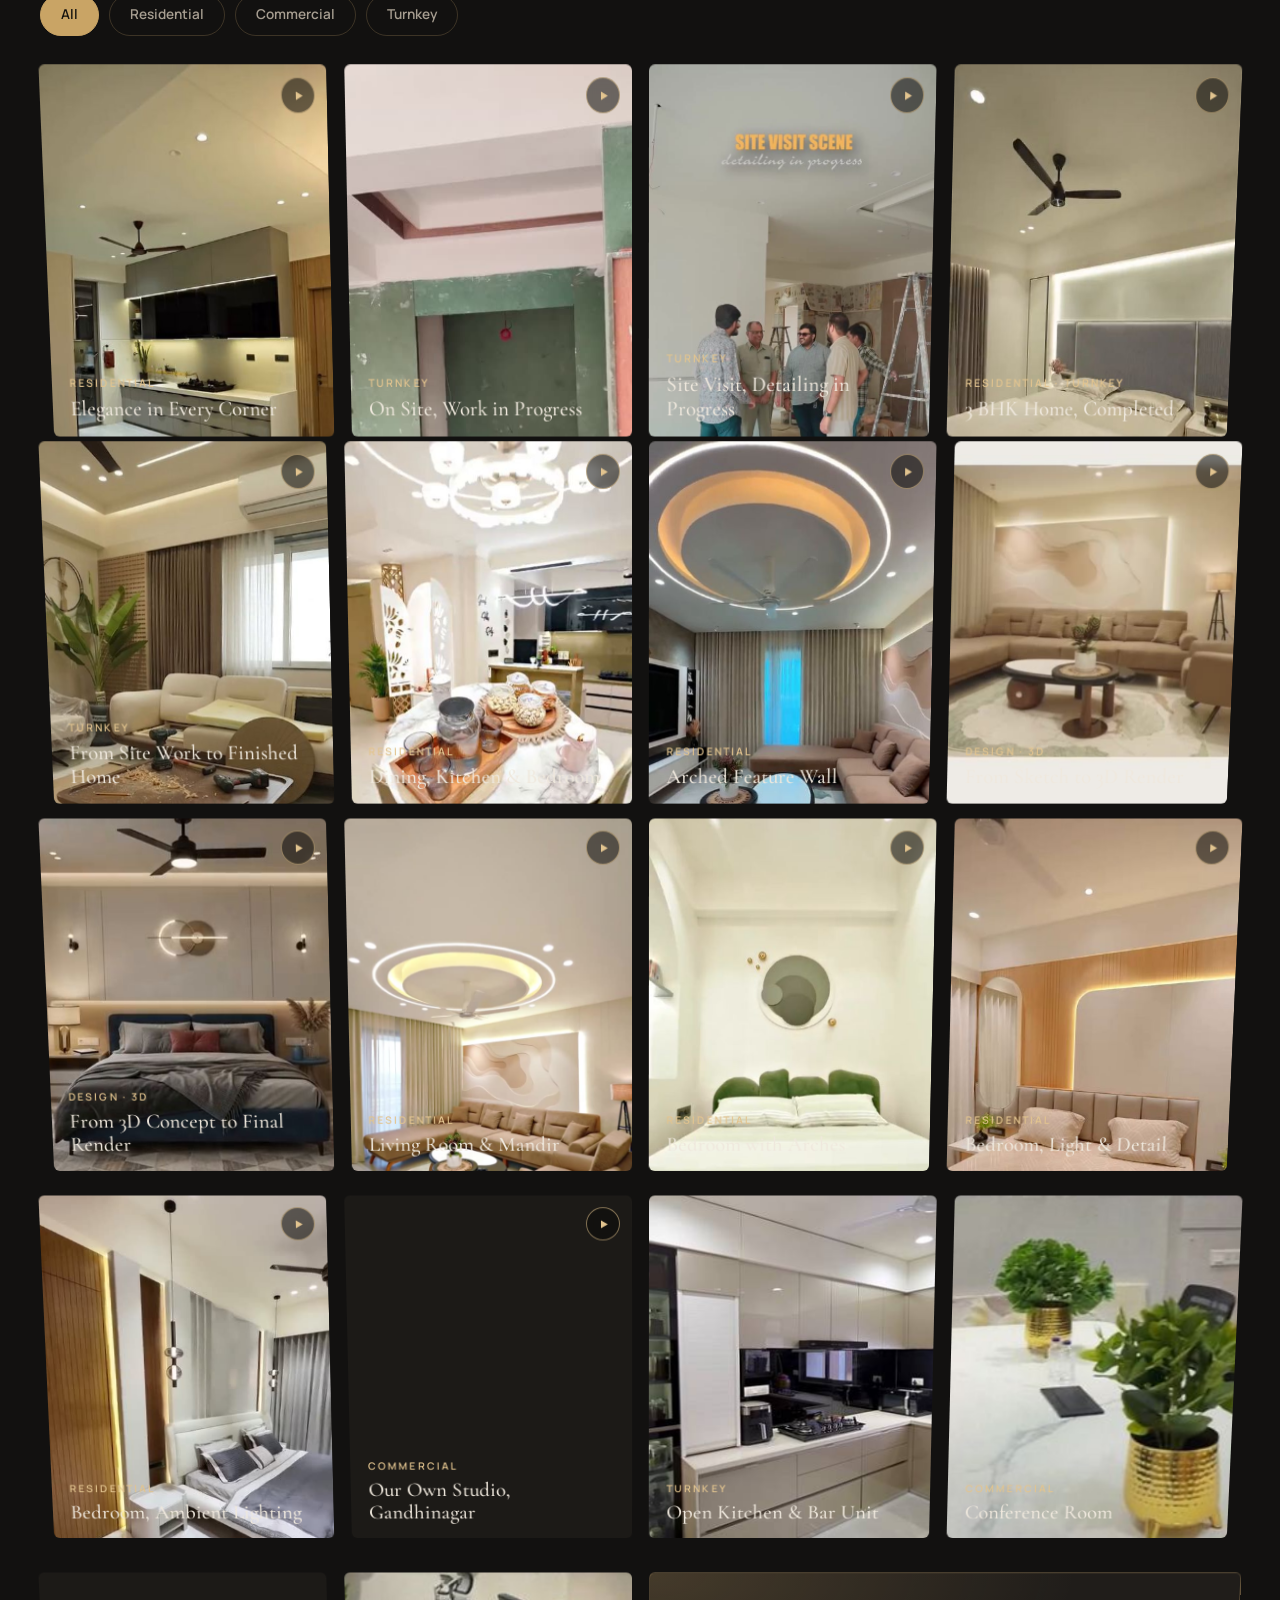
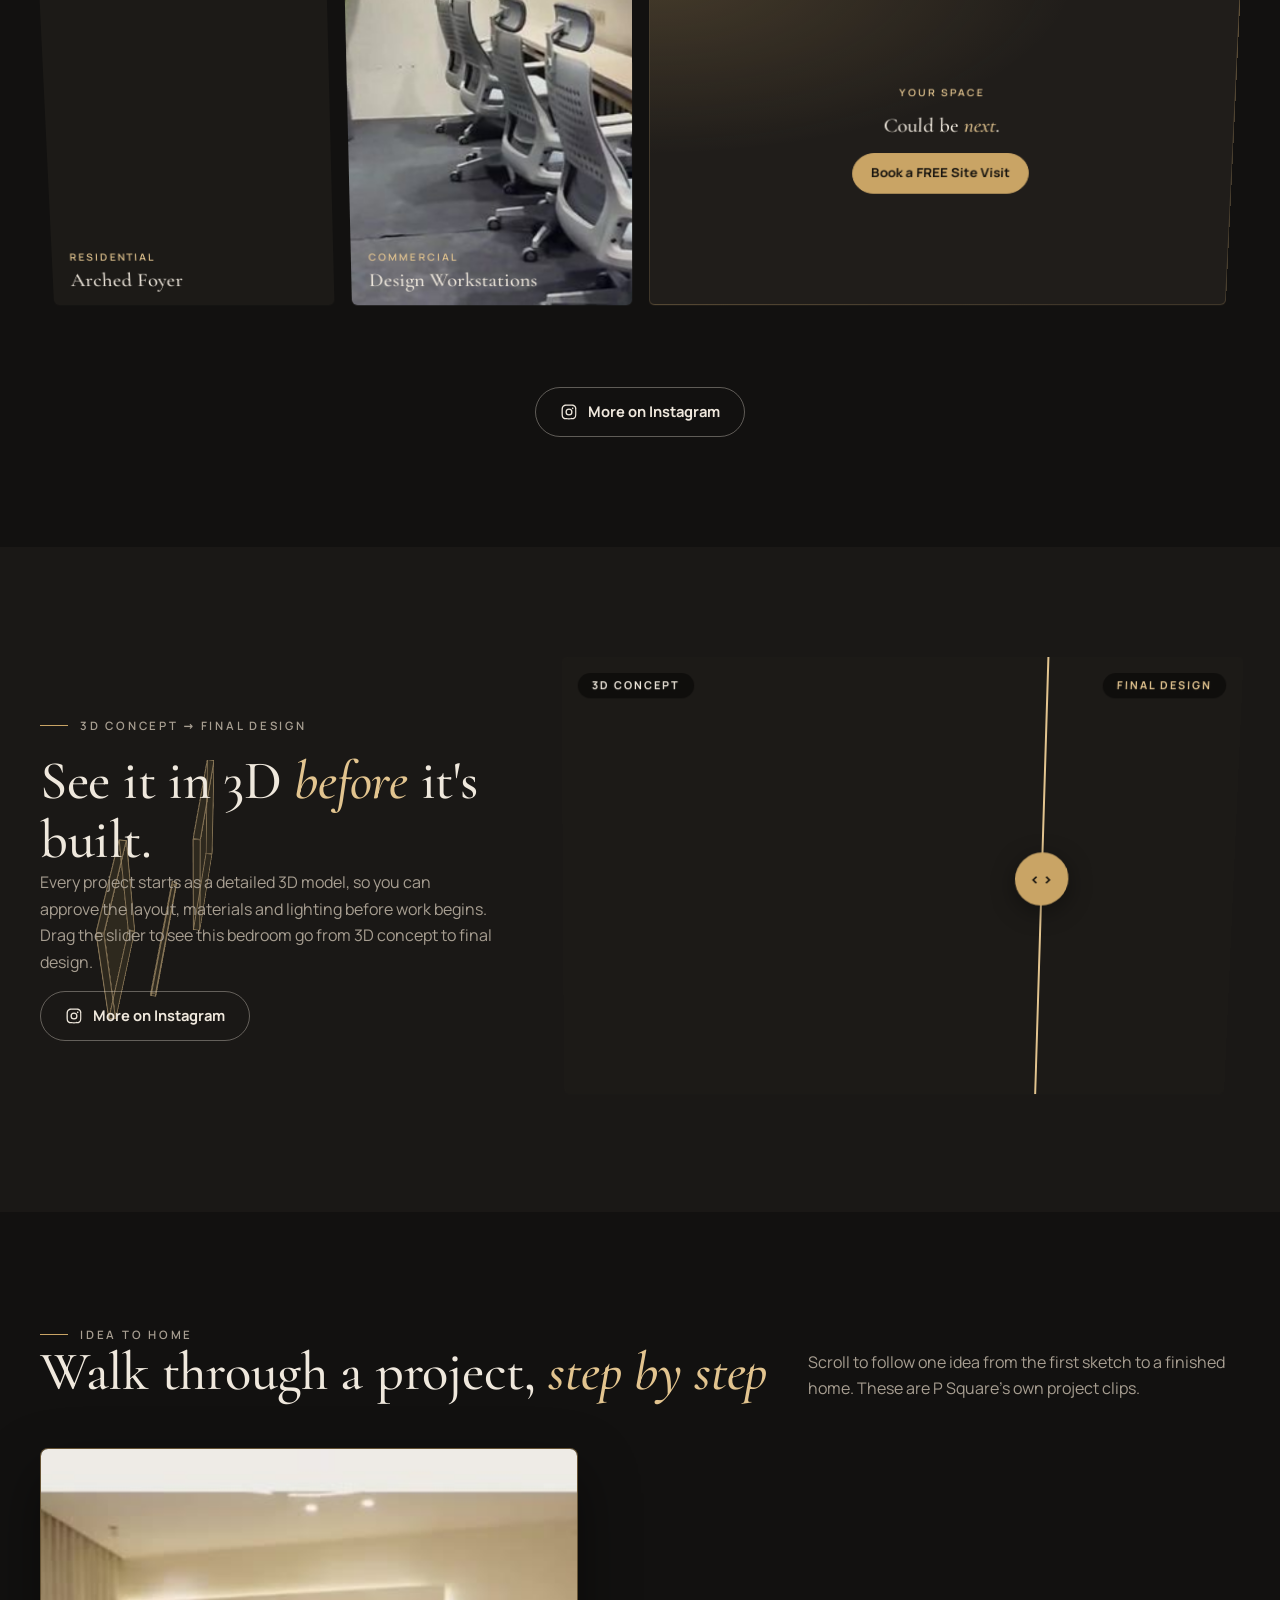
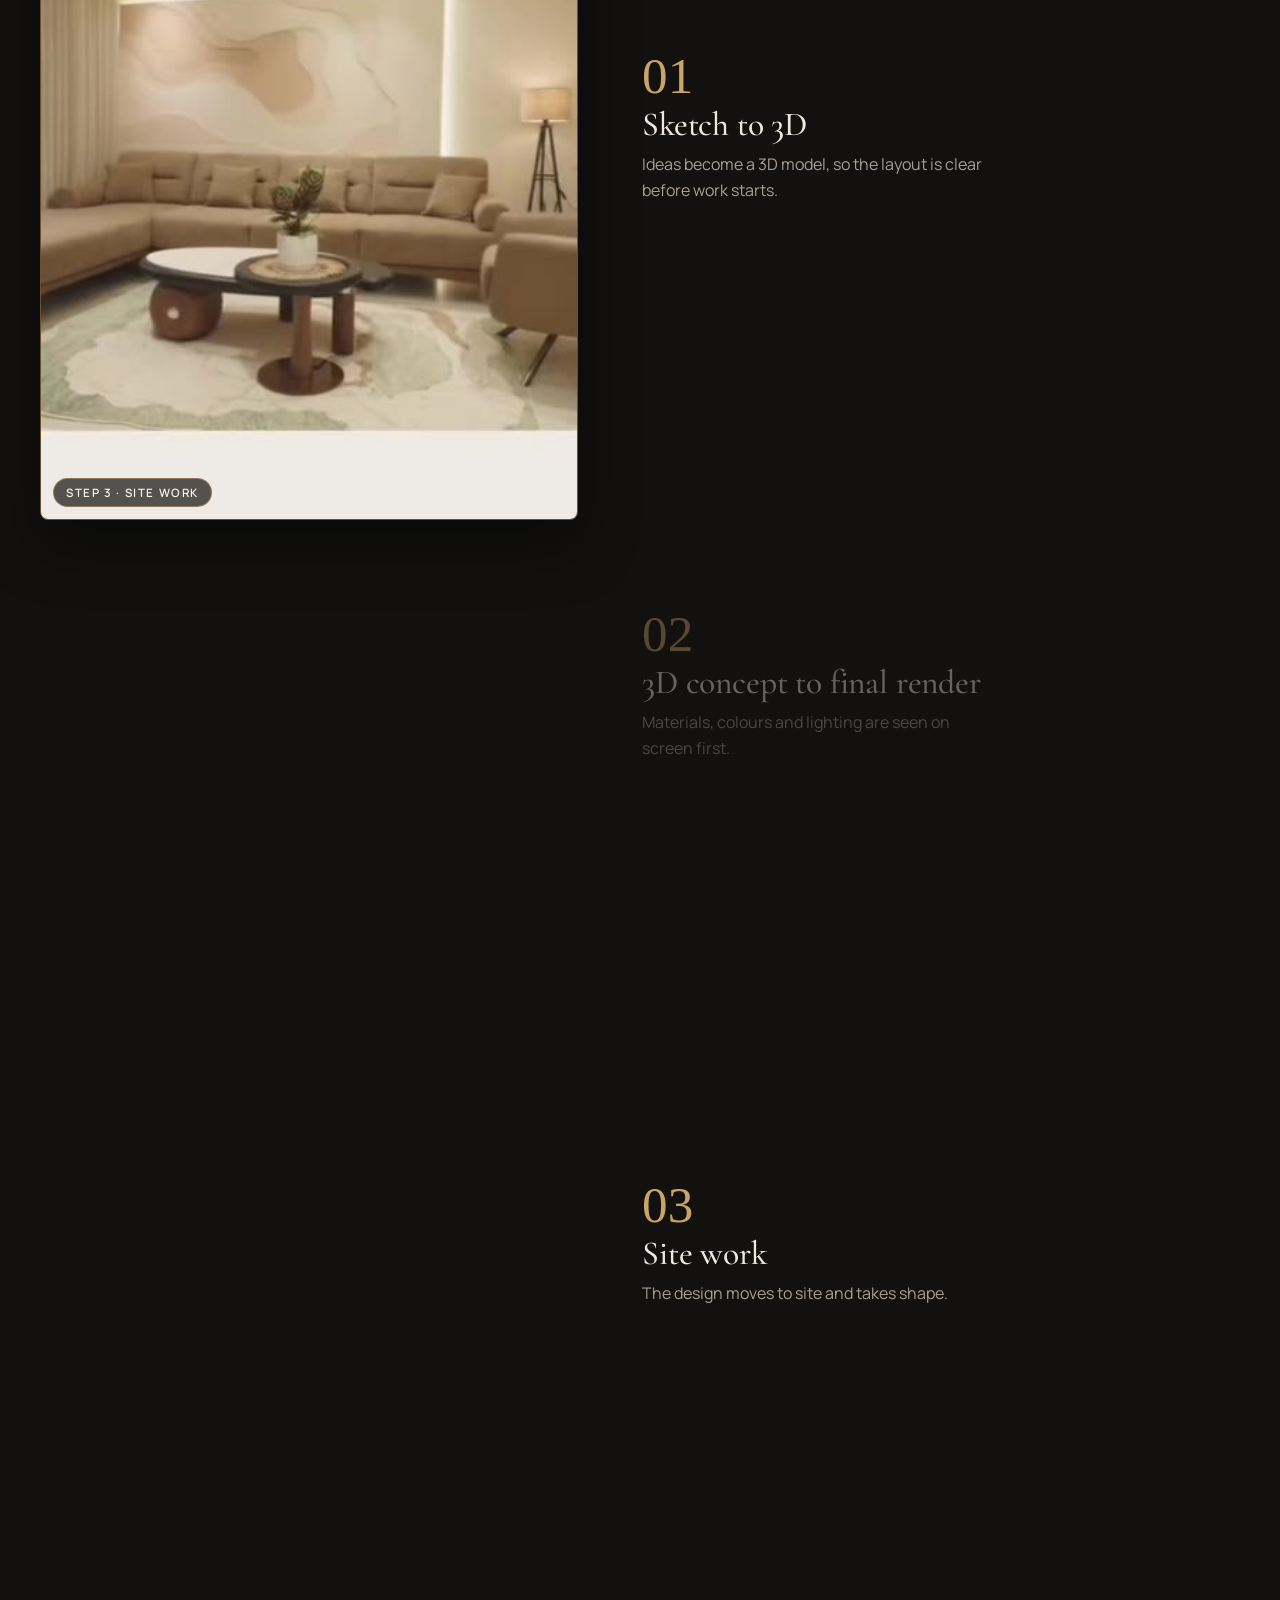
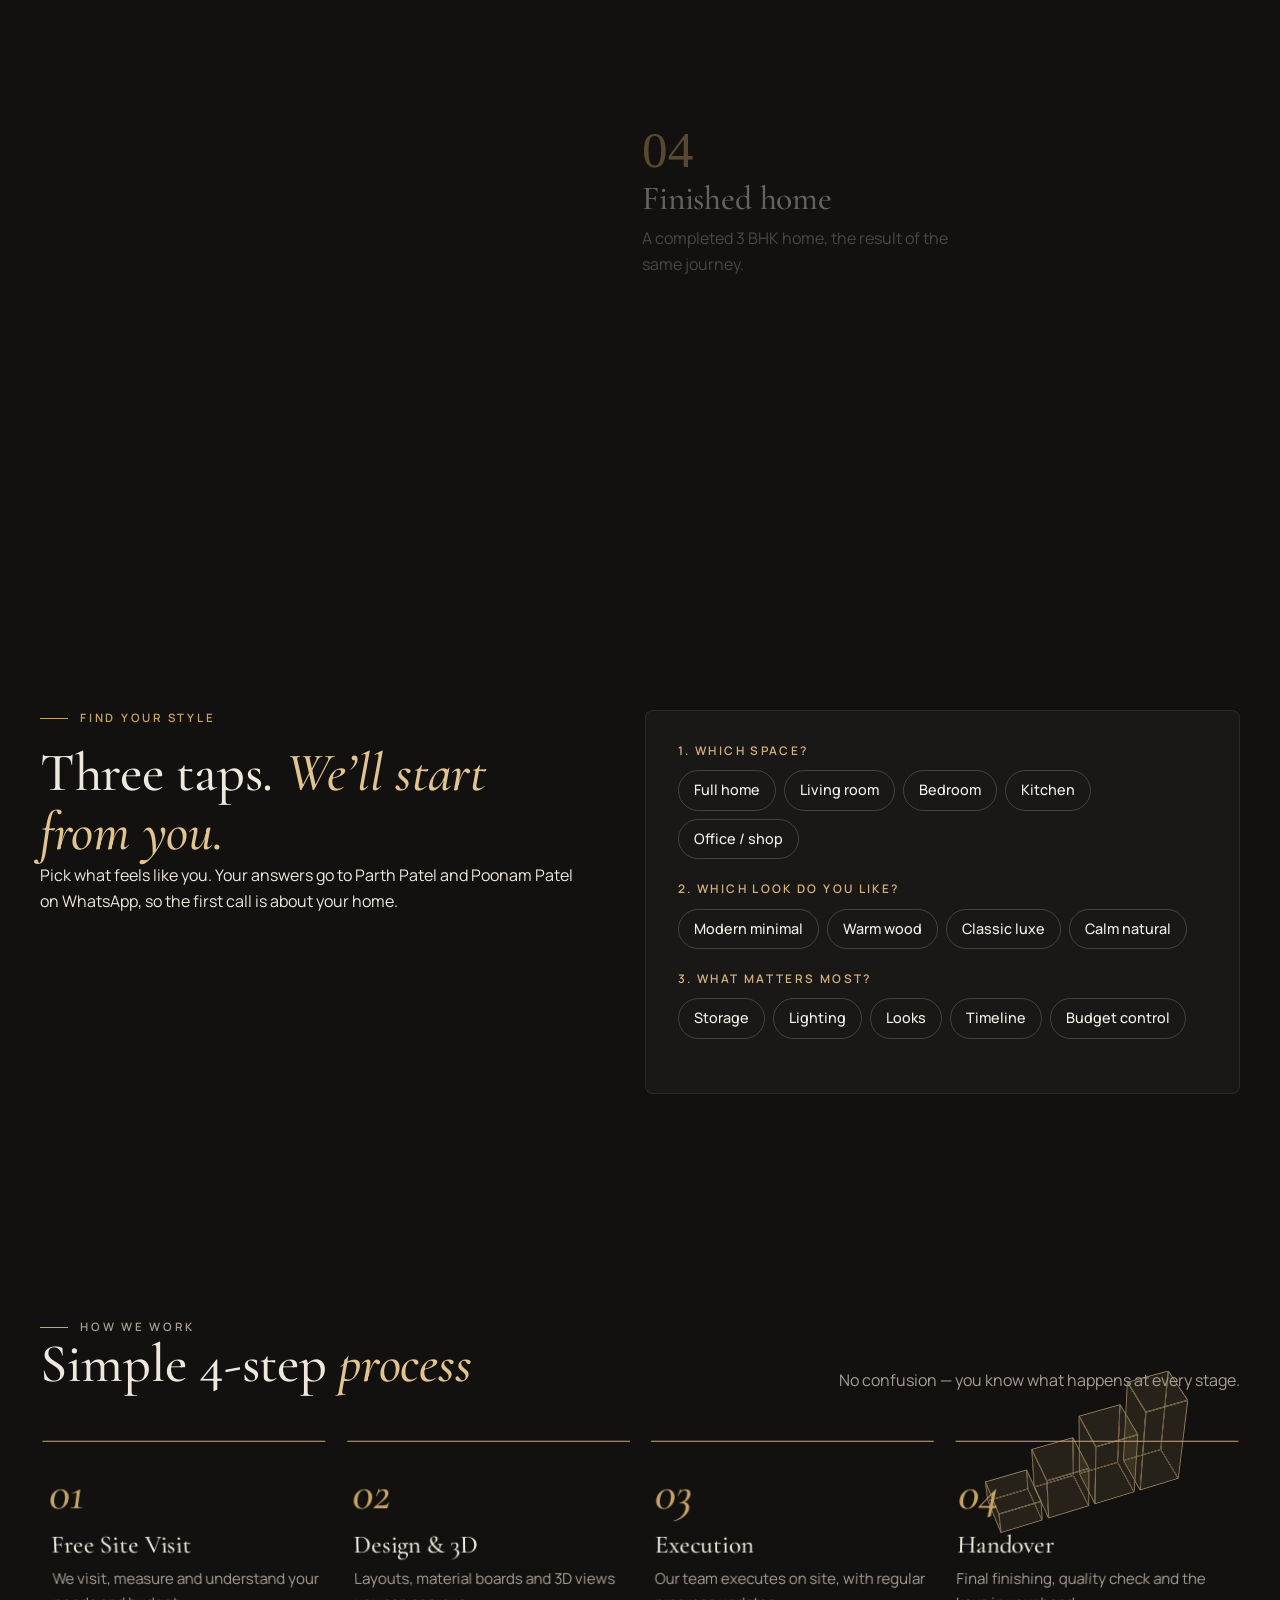
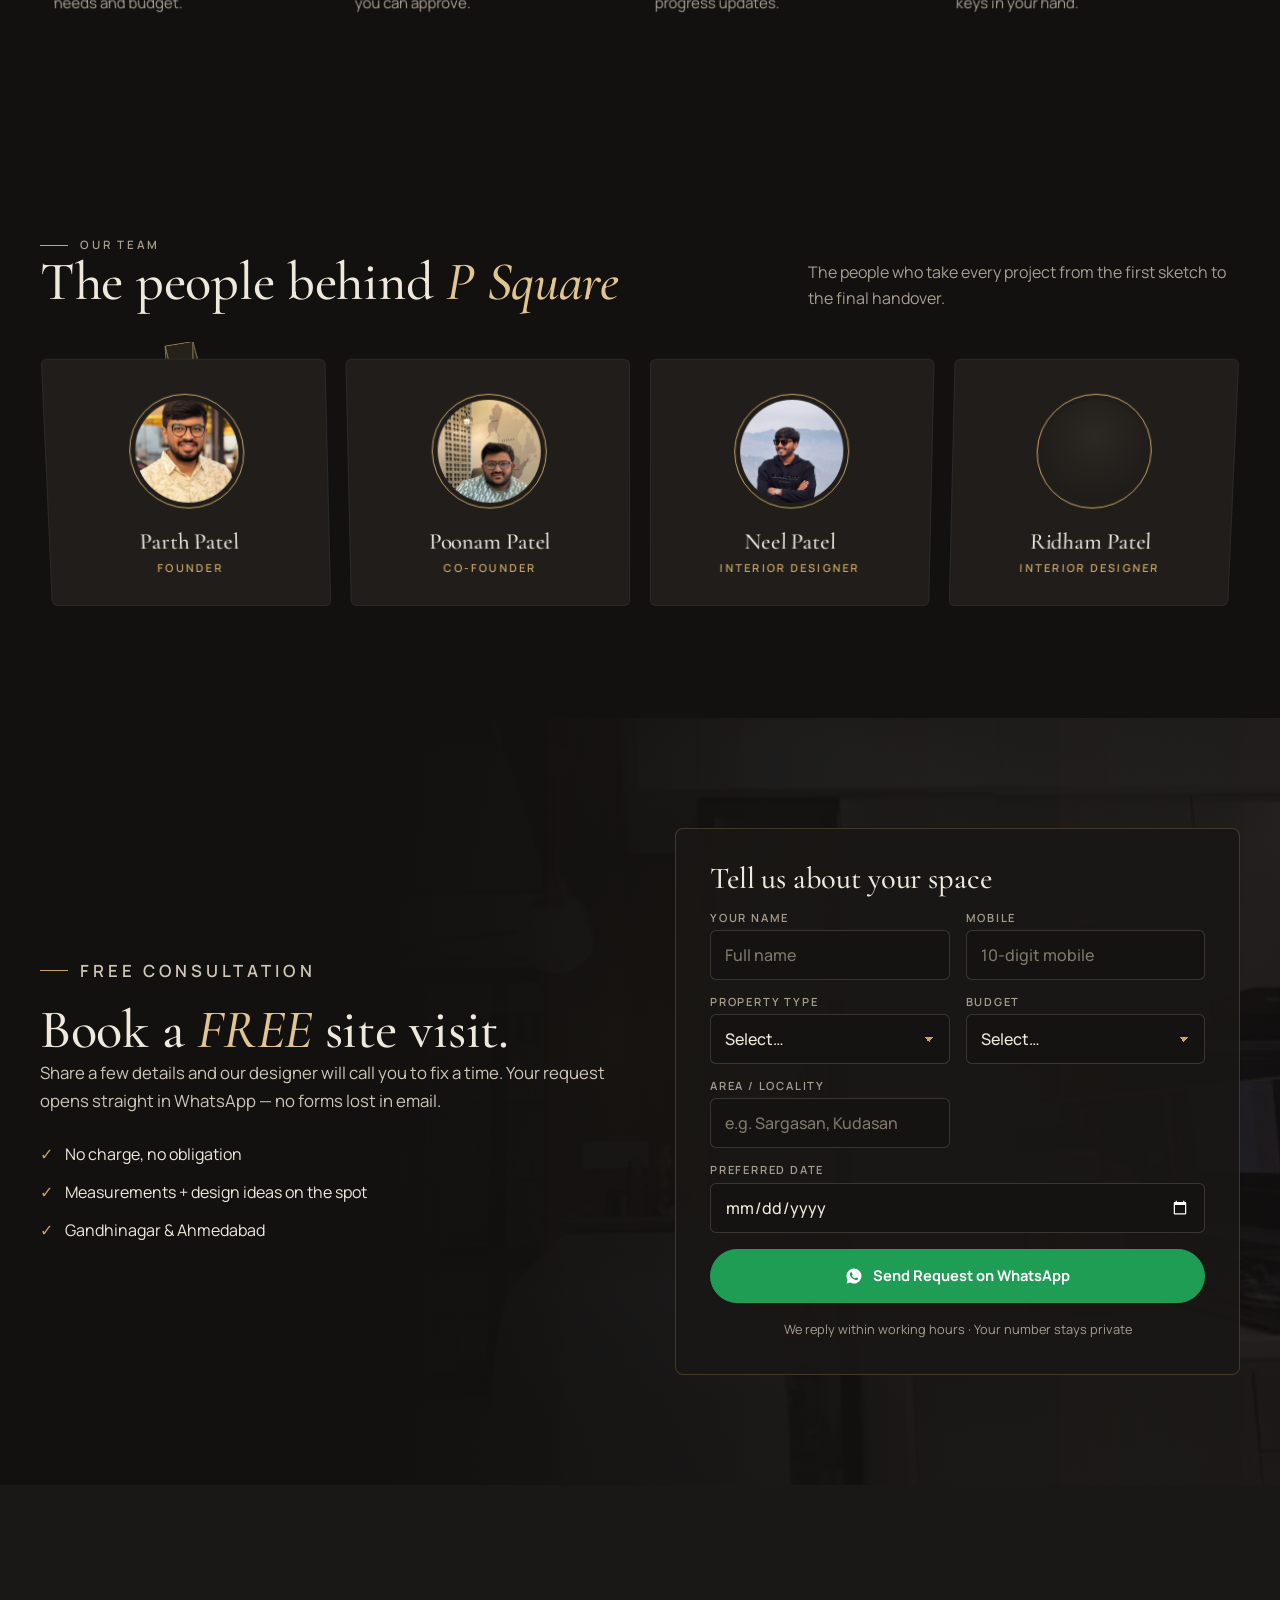
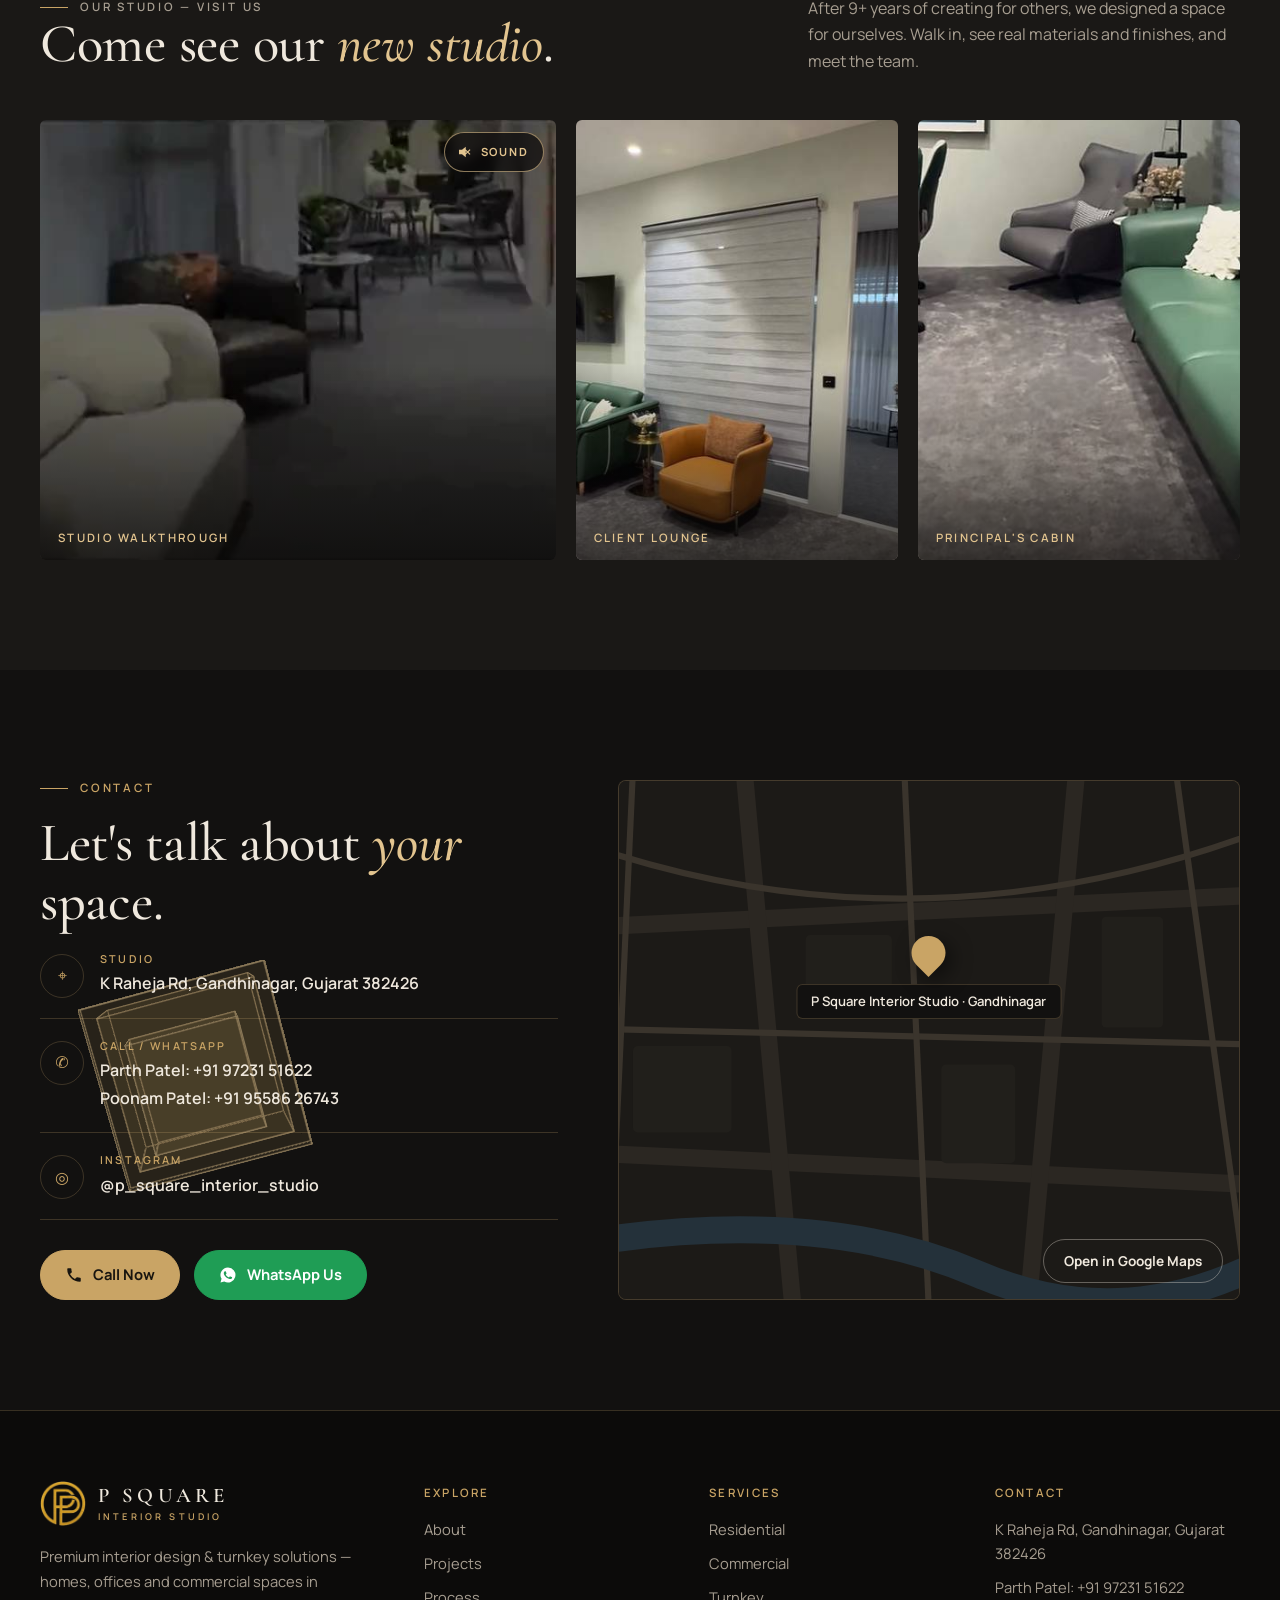
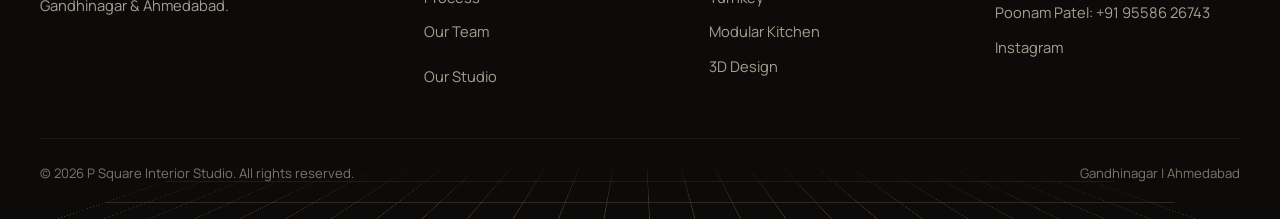
==== commit a608837b: "Add new site-visit reel to gallery; open site to Google indexing (remove noindex, add canonical + si" ====
--- a/site/index.html
+++ b/site/index.html
@@ -5,8 +5,8 @@
 <meta name="viewport" content="width=device-width,initial-scale=1,viewport-fit=cover">
 <title>P Square Interior Studio — Interior Design &amp; Turnkey, Gandhinagar</title>
 <meta name="description" content="Premium interior design and turnkey solutions for homes, offices and commercial spaces in Gandhinagar &amp; Ahmedabad. Book a free site visit.">
+<link rel="canonical" href="https://www.psquareinteriorstudio.in/">
 <meta name="theme-color" content="#121110">
-<meta name="robots" content="noindex, nofollow">
 <link rel="icon" type="image/png" href="favicon.png">
 <link rel="apple-touch-icon" href="apple-touch-icon.png">
 <link rel="preload" href="assets/fonts/CormorantGaramond-normal-500.woff2" as="font" type="font/woff2" crossorigin>
@@ -124,6 +124,7 @@
   <div class="grid" id="grid">
   <button type="button" class="pj pv" data-cat="residential" data-video="assets/media/pf02.mp4?v=f2" data-preview="assets/media/pr02.mp4?v=3" data-full="assets/img/pr02.jpg?v=3" data-title="Elegance in Every Corner" data-label="Residential" data-desc="Living room, bedroom and kitchen detailing"><img src="assets/img/pr02.jpg?v=3" alt="Video of a living room, bedroom and kitchen" loading="lazy" decoding="async"><video muted loop playsinline preload="none" aria-hidden="true" tabindex="-1"></video><i class="pv-ic" aria-hidden="true"><svg viewBox="0 0 24 24"><path d="M8 5.5v13l11-6.5z"/></svg></i><span><small>Residential</small><b>Elegance in Every Corner</b></span></button>
   <button type="button" class="pj pv" data-cat="turnkey" data-video="assets/media/pf07.mp4?v=f1" data-preview="assets/media/pr07.mp4?v=1" data-full="assets/img/pr07.jpg" data-title="On Site, Work in Progress" data-label="Turnkey" data-desc="Site execution, stage by stage"><img src="assets/img/pr07.jpg" alt="Video of interior work in progress on site" loading="lazy" decoding="async"><video muted loop playsinline preload="none" aria-hidden="true" tabindex="-1"></video><i class="pv-ic" aria-hidden="true"><svg viewBox="0 0 24 24"><path d="M8 5.5v13l11-6.5z"/></svg></i><span><small>Turnkey</small><b>On Site, Work in Progress</b></span></button>
+  <button type="button" class="pj pv" data-cat="turnkey" data-video="assets/media/pf13.mp4" data-preview="assets/media/pr13.mp4" data-full="assets/img/pr13.jpg" data-title="Site Visit, Detailing in Progress" data-label="Turnkey" data-desc="Behind the scenes: our team detailing a site, work in progress"><img src="assets/img/pr13.jpg" alt="Video of a P Square site visit with detailing work in progress" loading="lazy" decoding="async"><video muted loop playsinline preload="none" aria-hidden="true" tabindex="-1"></video><i class="pv-ic" aria-hidden="true"><svg viewBox="0 0 24 24"><path d="M8 5.5v13l11-6.5z"/></svg></i><span><small>Turnkey</small><b>Site Visit, Detailing in Progress</b></span></button>
   <button type="button" class="pj pv" data-cat="residential turnkey" data-video="assets/media/pf01.mp4?v=f2" data-preview="assets/media/pr01.mp4?v=3" data-full="assets/img/pr01.jpg?v=3" data-title="3 BHK Home, Completed" data-label="Residential · Turnkey" data-desc="A complete 3 BHK home, from living room to bedrooms"><img src="assets/img/pr01.jpg?v=3" alt="Video of a completed 3 BHK home interior" loading="lazy" decoding="async"><video muted loop playsinline preload="none" aria-hidden="true" tabindex="-1"></video><i class="pv-ic" aria-hidden="true"><svg viewBox="0 0 24 24"><path d="M8 5.5v13l11-6.5z"/></svg></i><span><small>Residential · Turnkey</small><b>3 BHK Home, Completed</b></span></button>
   <button type="button" class="pj pv" data-cat="turnkey residential" data-video="assets/media/pf11.mp4?v=f2" data-preview="assets/media/pr11.mp4?v=3" data-full="assets/img/pr11.jpg?v=3" data-title="From Site Work to Finished Home" data-label="Turnkey" data-desc="Bare site to finished home, executed by our team"><img src="assets/img/pr11.jpg?v=3" alt="Video from site work to a finished home" loading="lazy" decoding="async"><video muted loop playsinline preload="none" aria-hidden="true" tabindex="-1"></video><i class="pv-ic" aria-hidden="true"><svg viewBox="0 0 24 24"><path d="M8 5.5v13l11-6.5z"/></svg></i><span><small>Turnkey</small><b>From Site Work to Finished Home</b></span></button>
   <button type="button" class="pj pv" data-cat="residential" data-video="assets/media/pf04.mp4?v=f1" data-preview="assets/media/pr04.mp4?v=3" data-full="assets/img/pr04.jpg?v=3" data-title="Dining, Kitchen &amp; Bedroom" data-label="Residential" data-desc="Open dining, modular kitchen and bedroom"><img src="assets/img/pr04.jpg?v=3" alt="Video of a dining area, kitchen and bedroom" loading="lazy" decoding="async"><video muted loop playsinline preload="none" aria-hidden="true" tabindex="-1"></video><i class="pv-ic" aria-hidden="true"><svg viewBox="0 0 24 24"><path d="M8 5.5v13l11-6.5z"/></svg></i><span><small>Residential</small><b>Dining, Kitchen &amp; Bedroom</b></span></button>
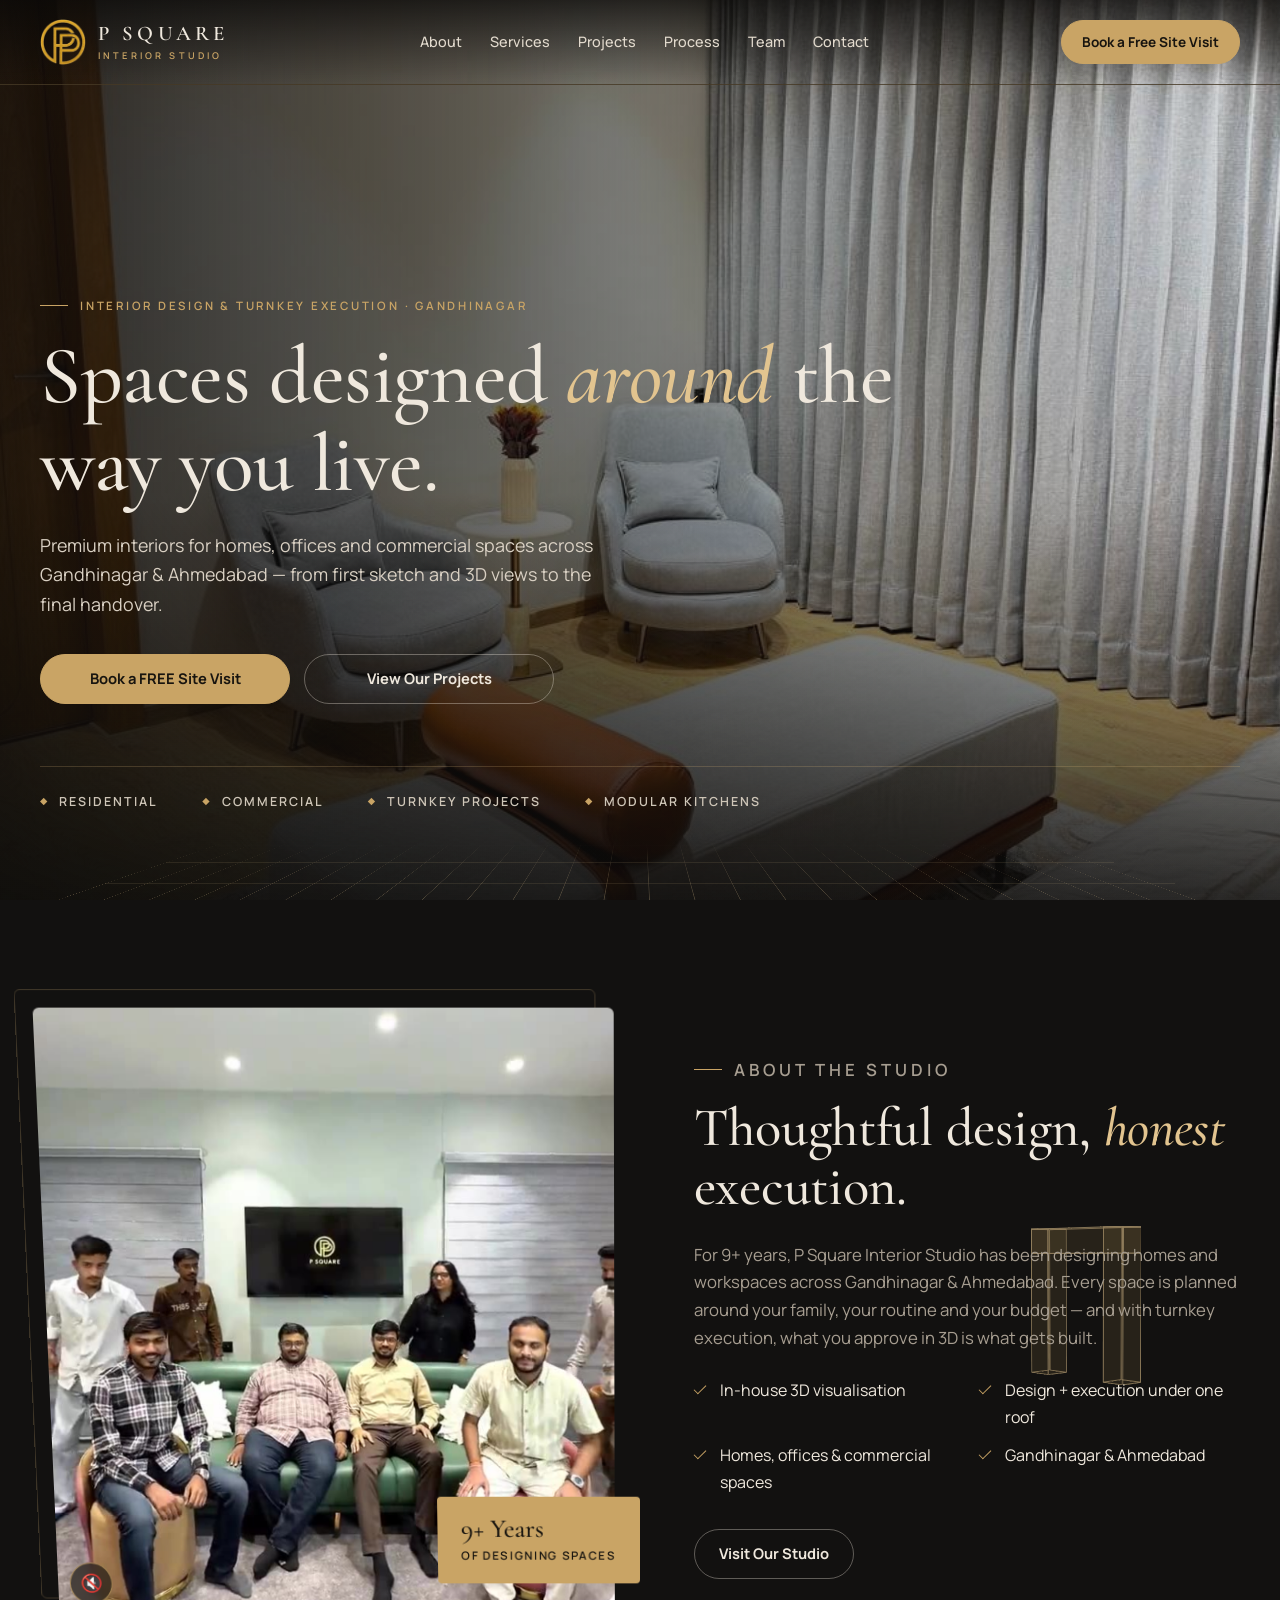
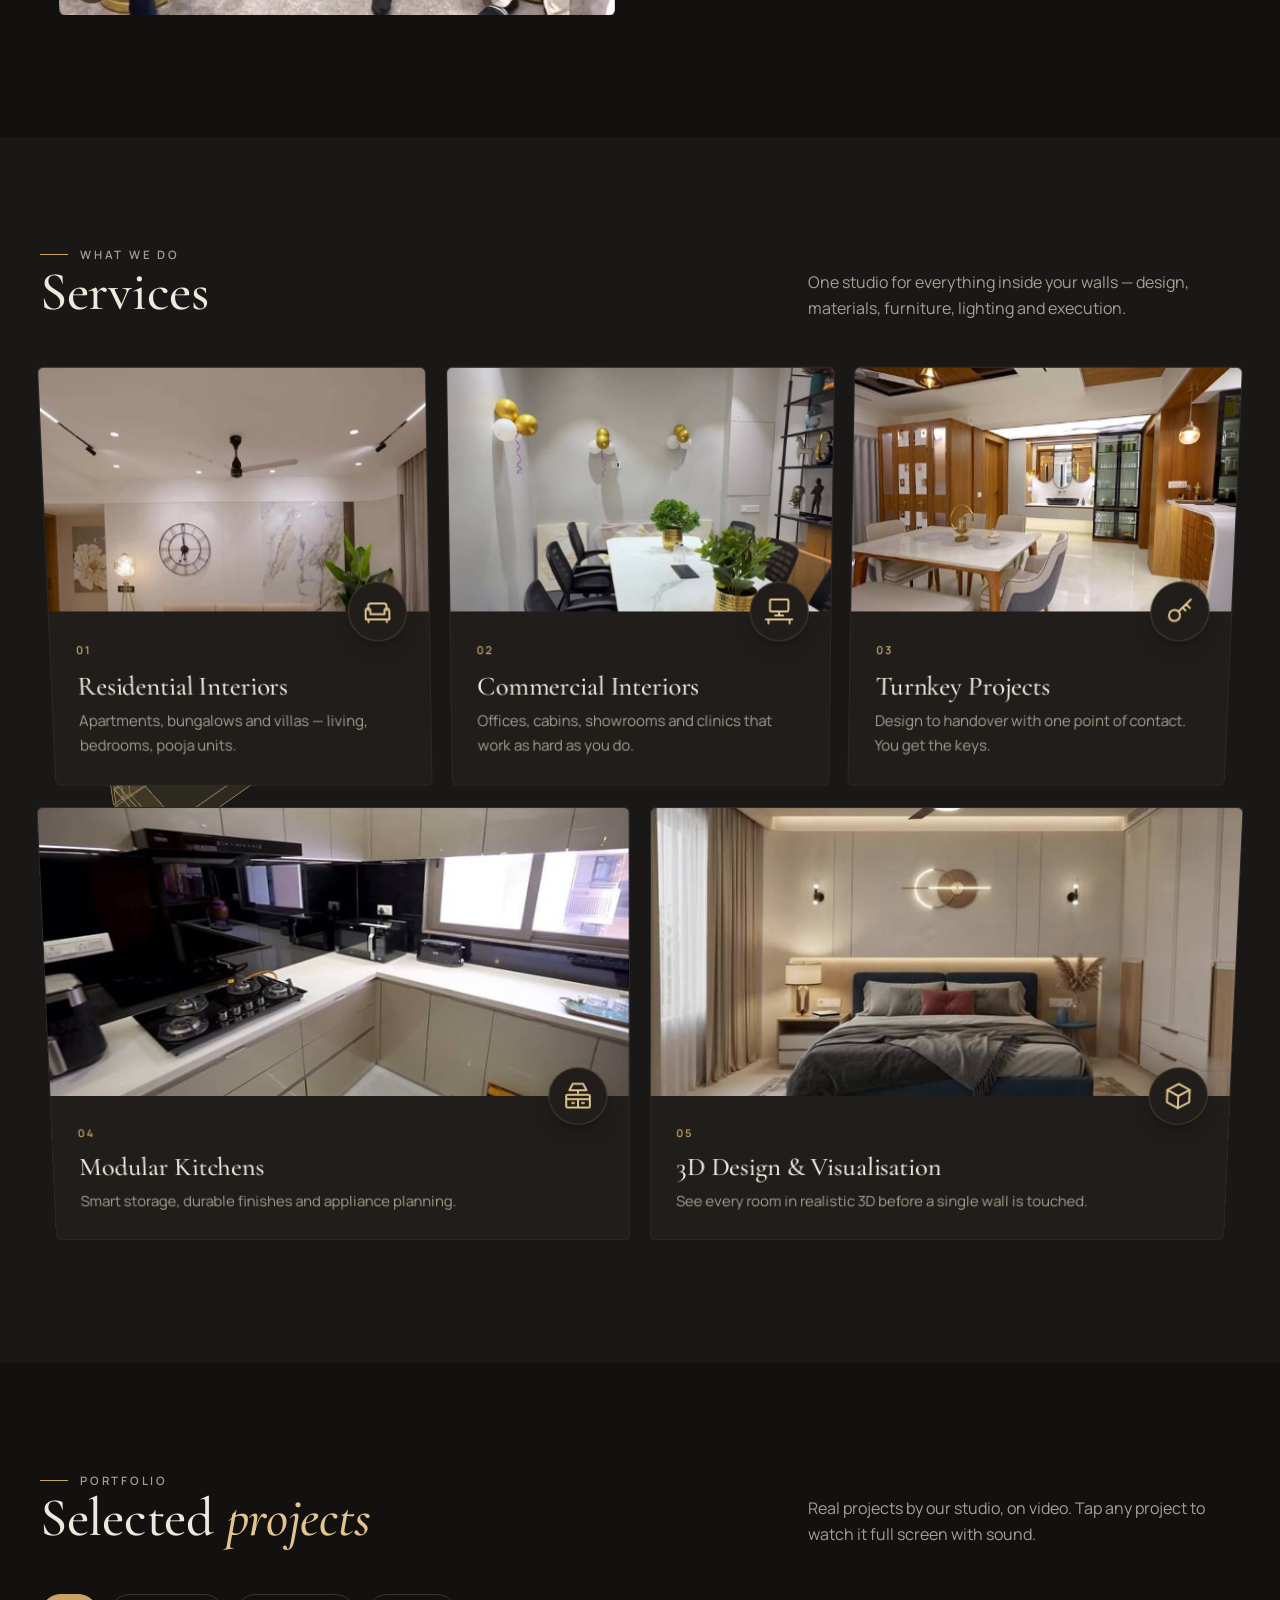
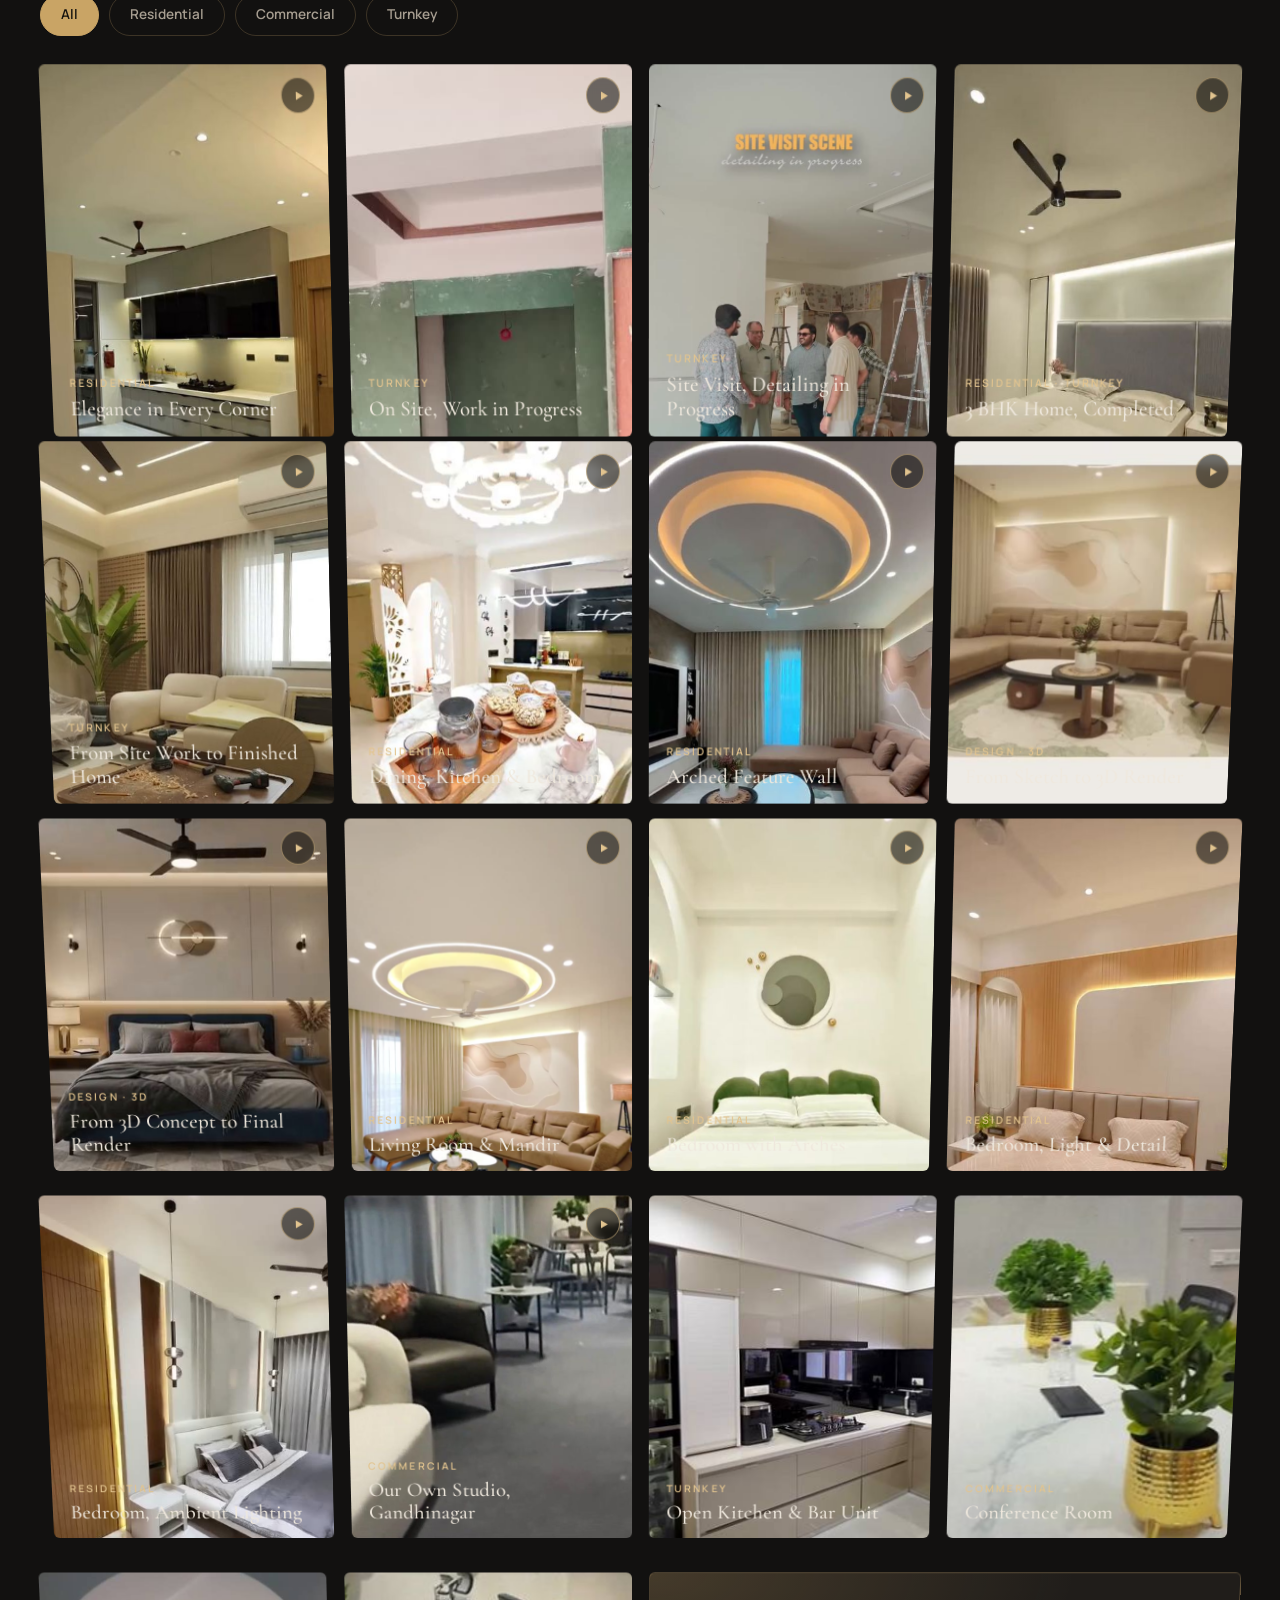
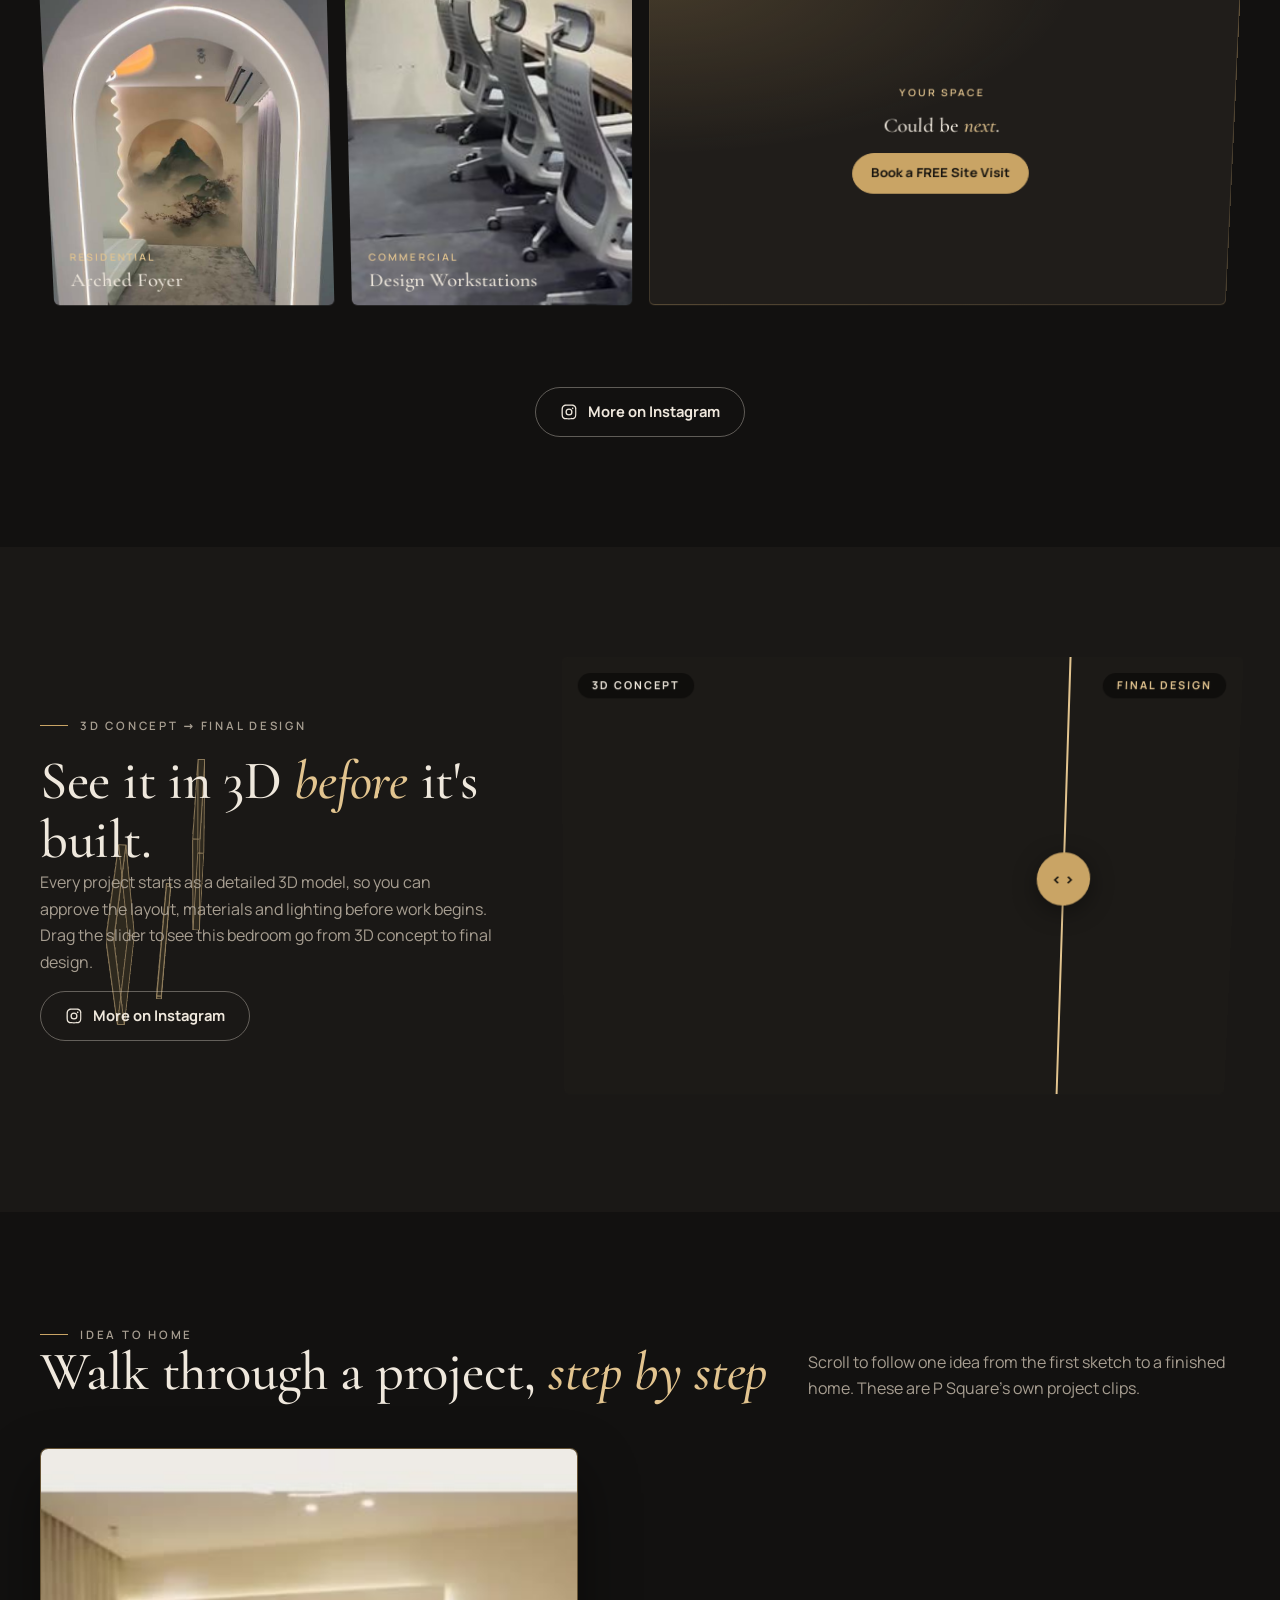
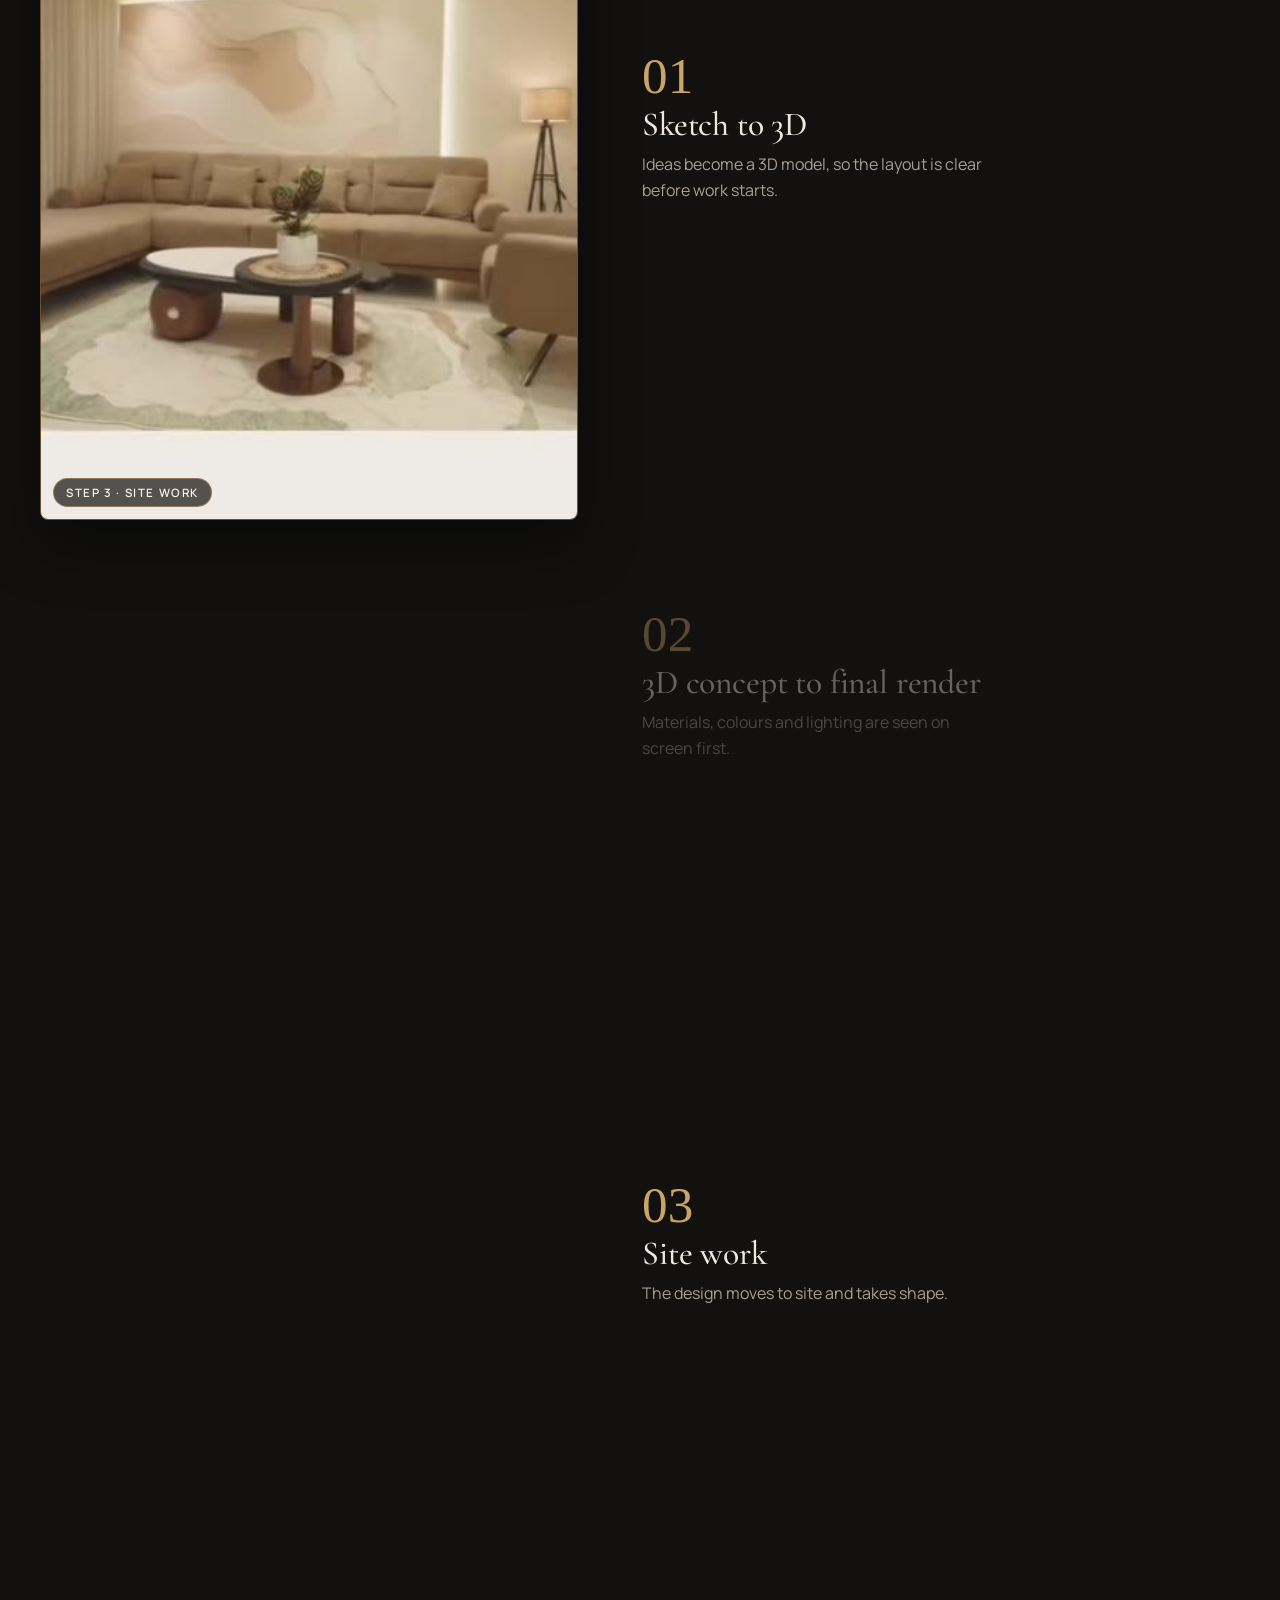
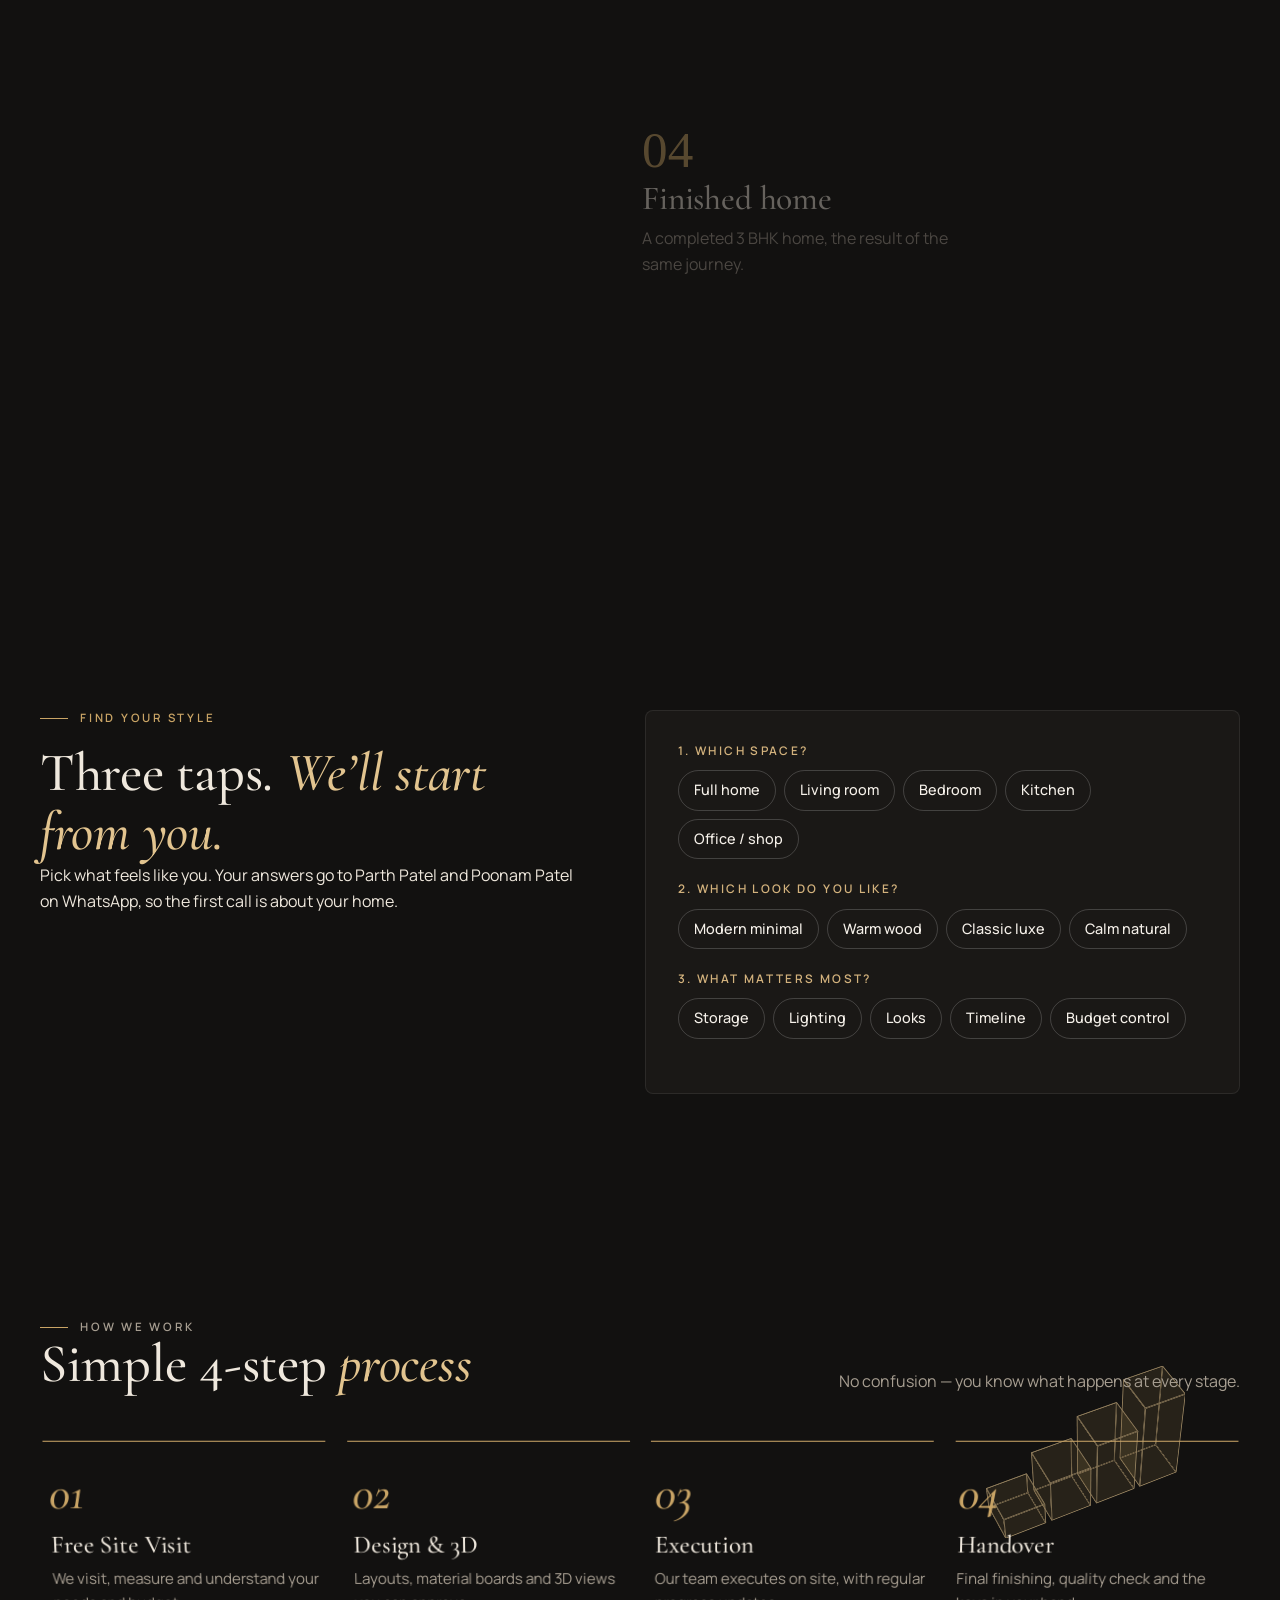
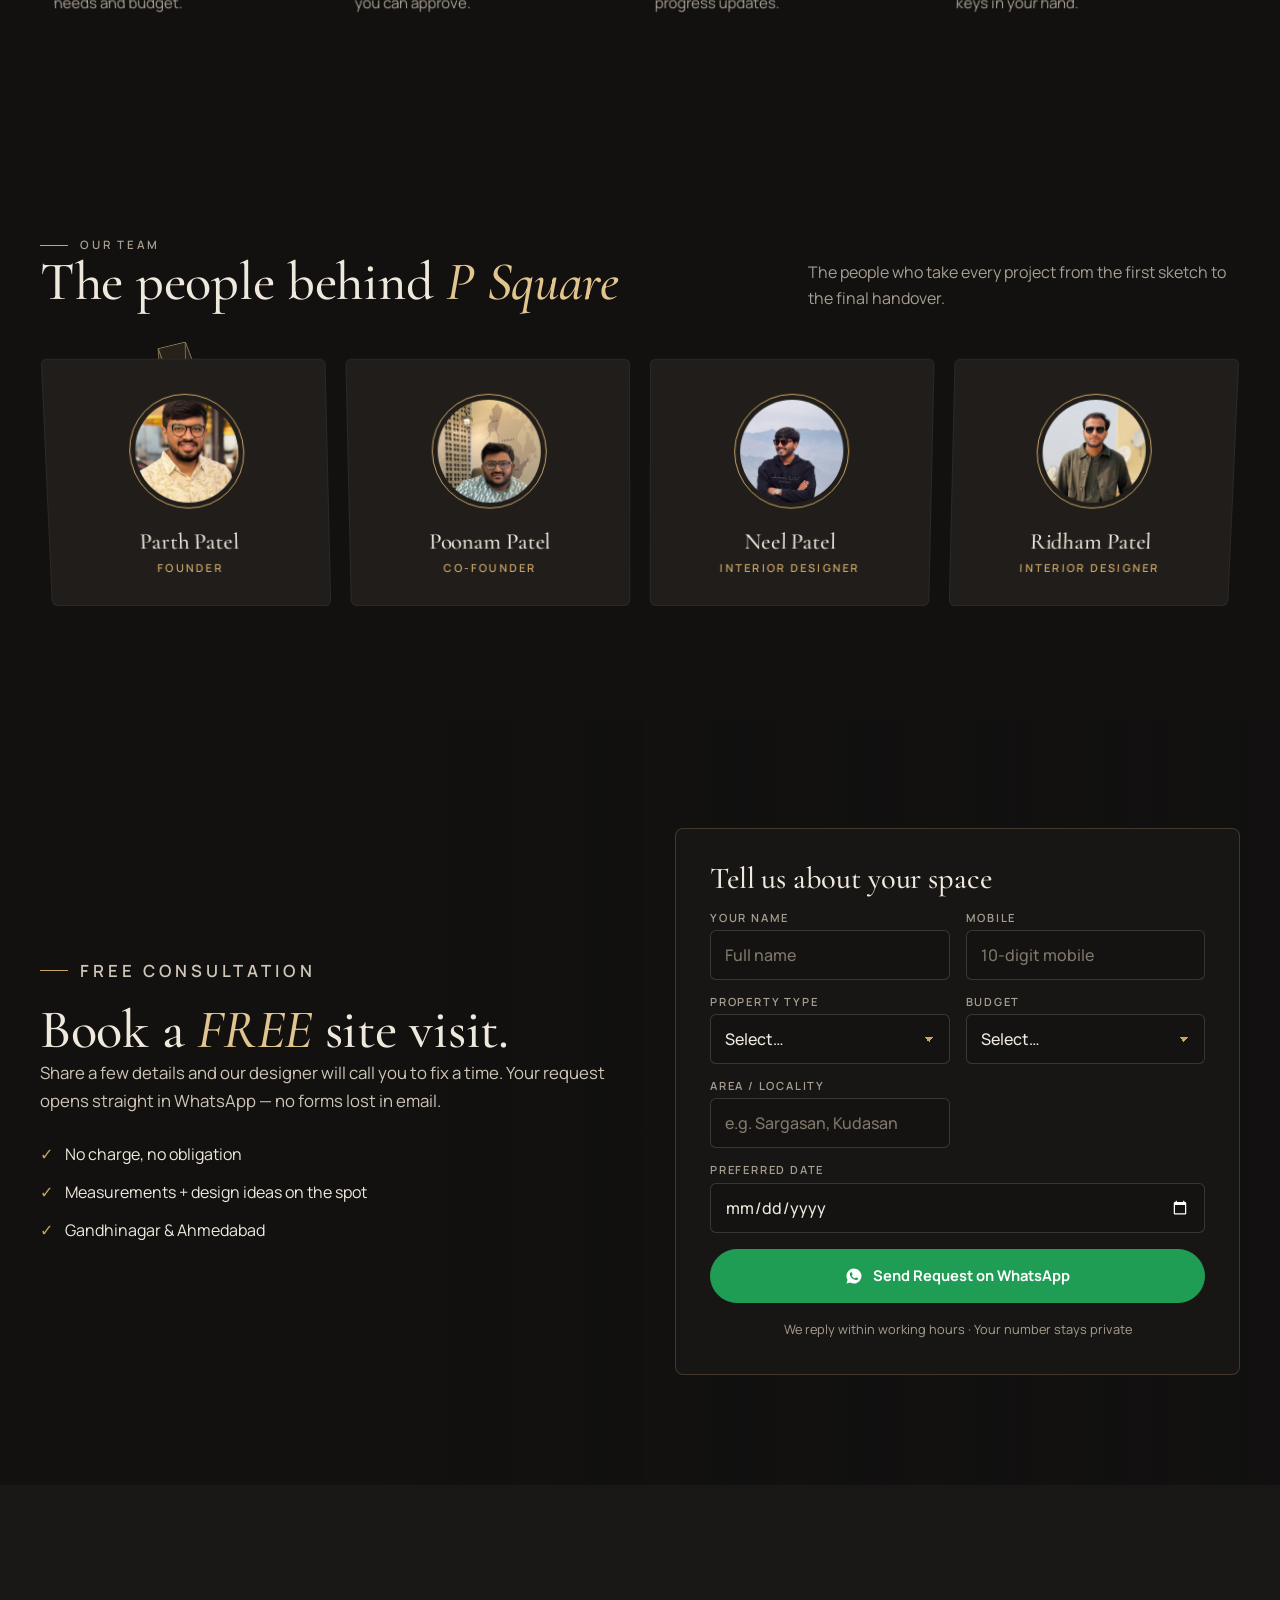
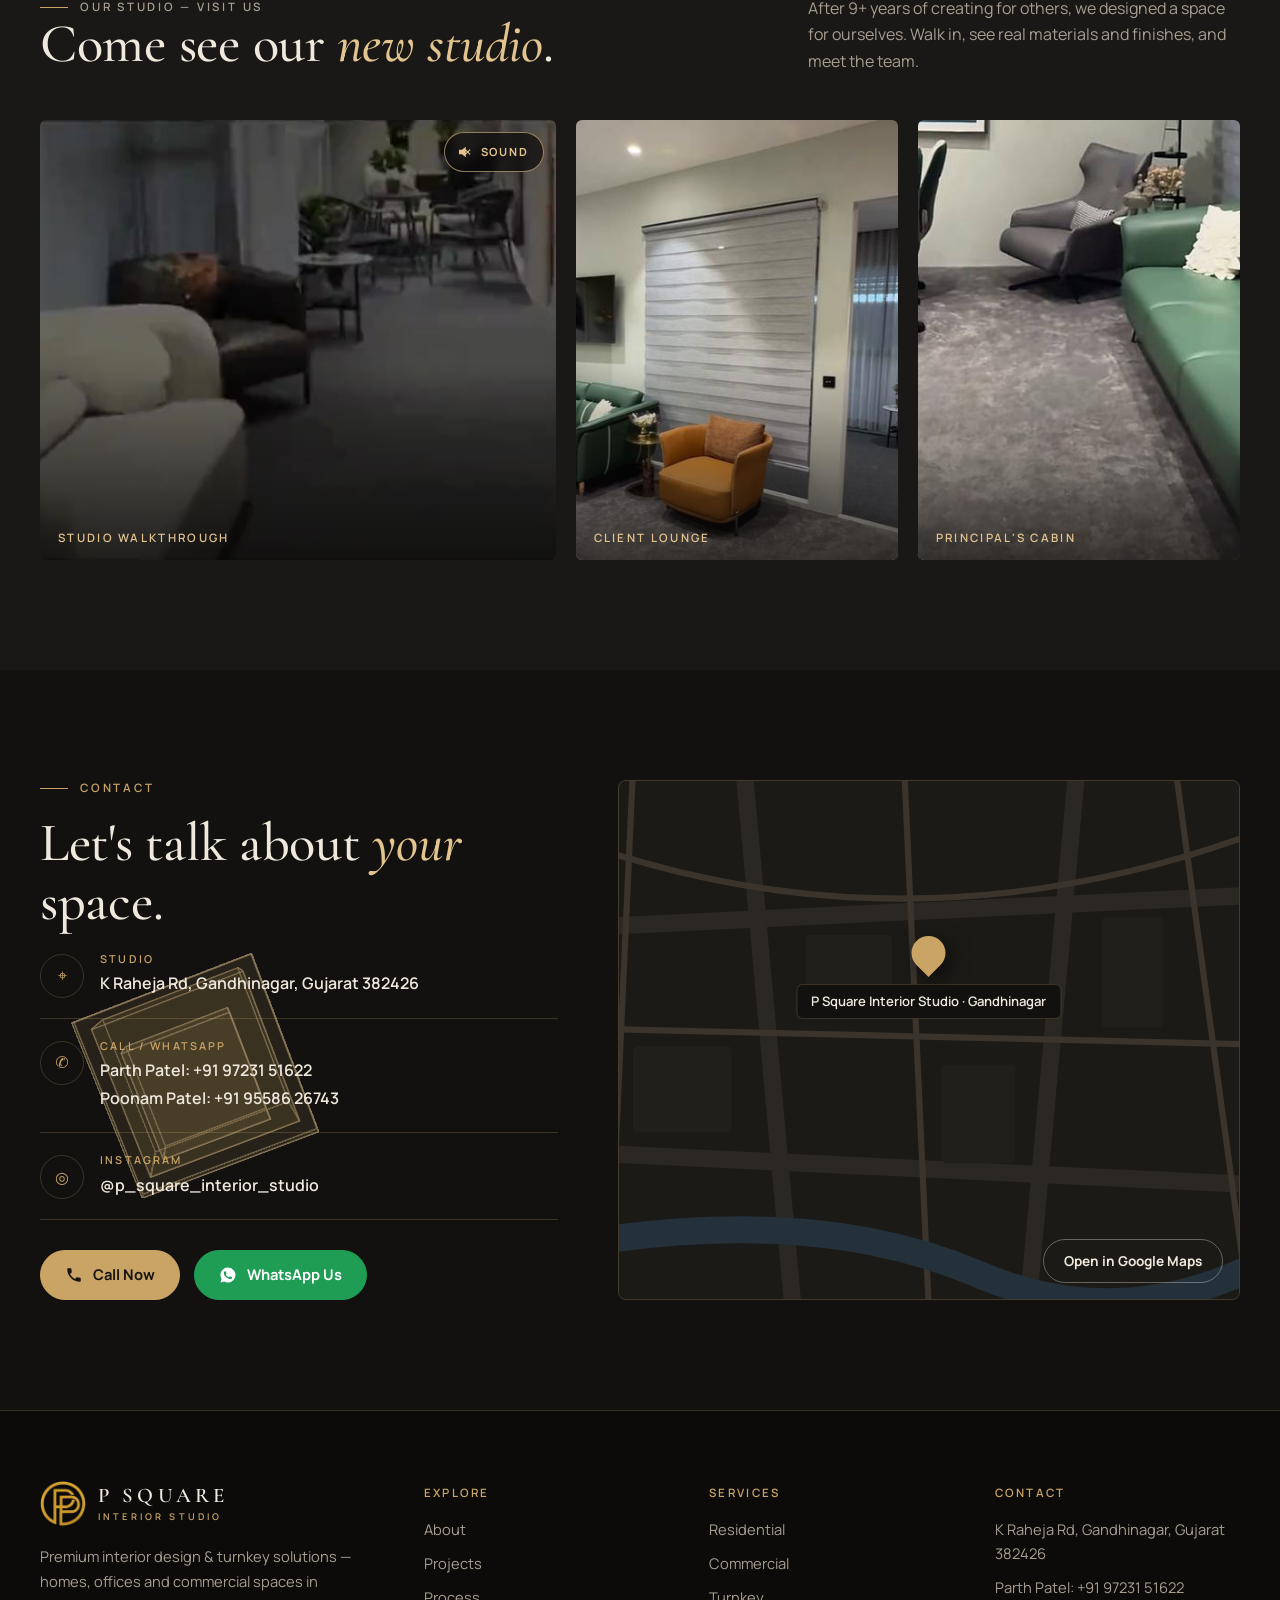
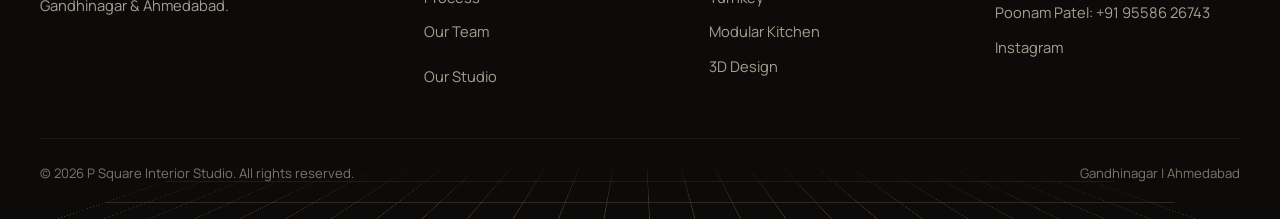
==== commit 39d7d668: "Add Google Search Console verification meta tag" ====
--- a/site/index.html
+++ b/site/index.html
@@ -6,6 +6,7 @@
 <title>P Square Interior Studio — Interior Design &amp; Turnkey, Gandhinagar</title>
 <meta name="description" content="Premium interior design and turnkey solutions for homes, offices and commercial spaces in Gandhinagar &amp; Ahmedabad. Book a free site visit.">
 <link rel="canonical" href="https://www.psquareinteriorstudio.in/">
+<meta name="google-site-verification" content="eOUwjumXTXJsLRioO6emJTulEsbhkuX3sQvuh3HZUsM" />
 <meta name="theme-color" content="#121110">
 <link rel="icon" type="image/png" href="favicon.png">
 <link rel="apple-touch-icon" href="apple-touch-icon.png">
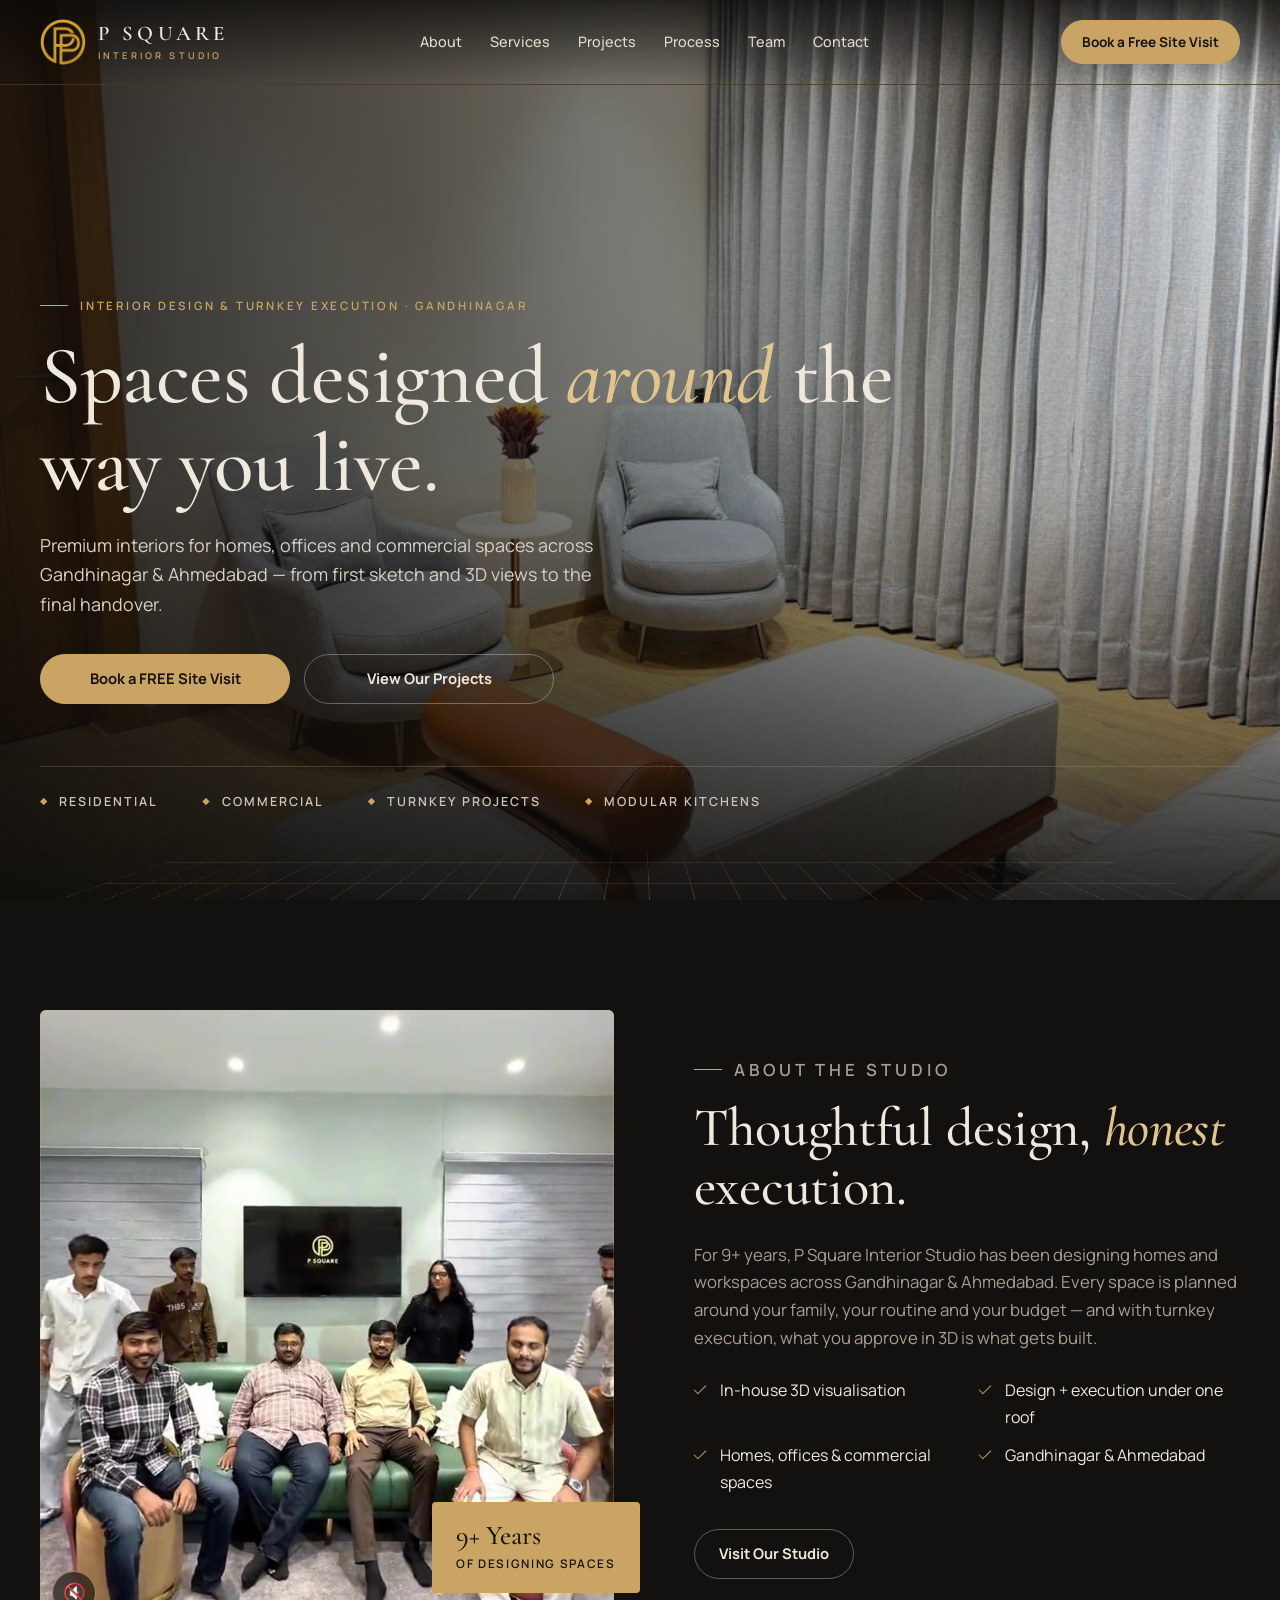
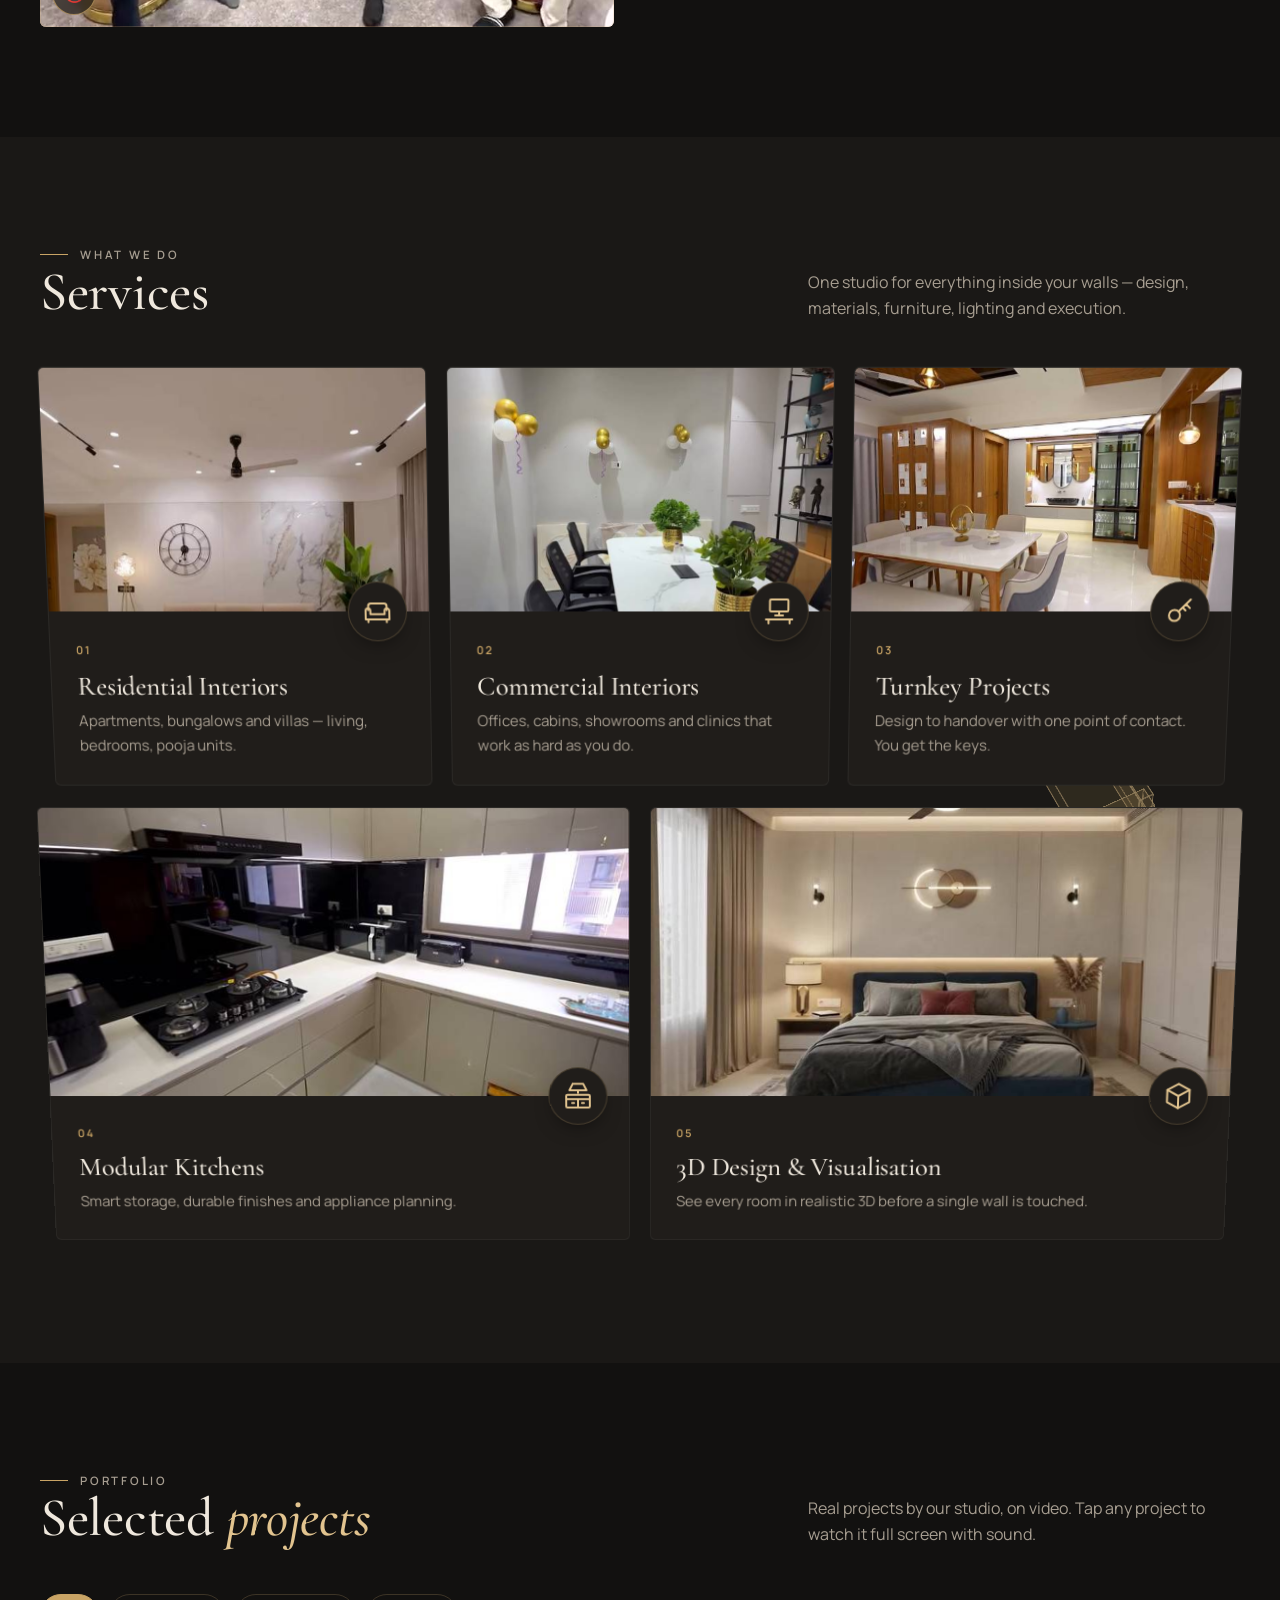
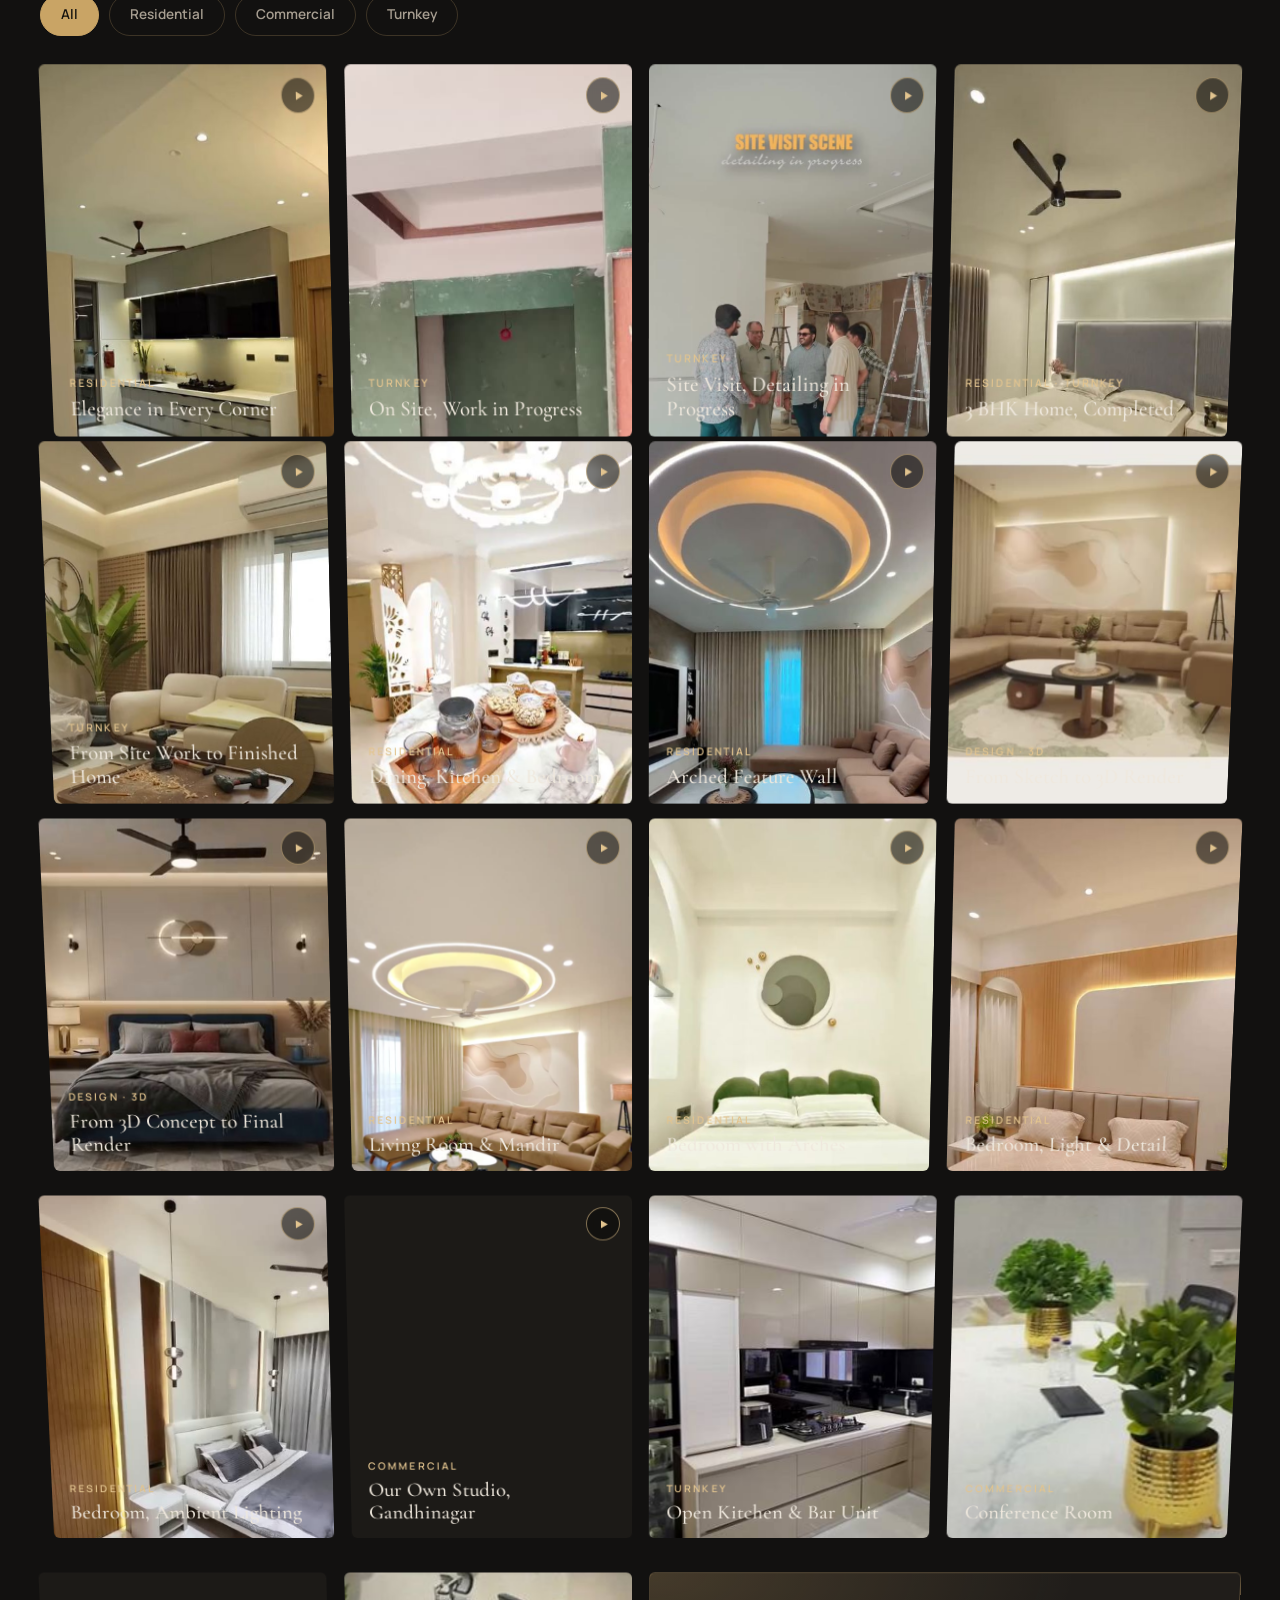
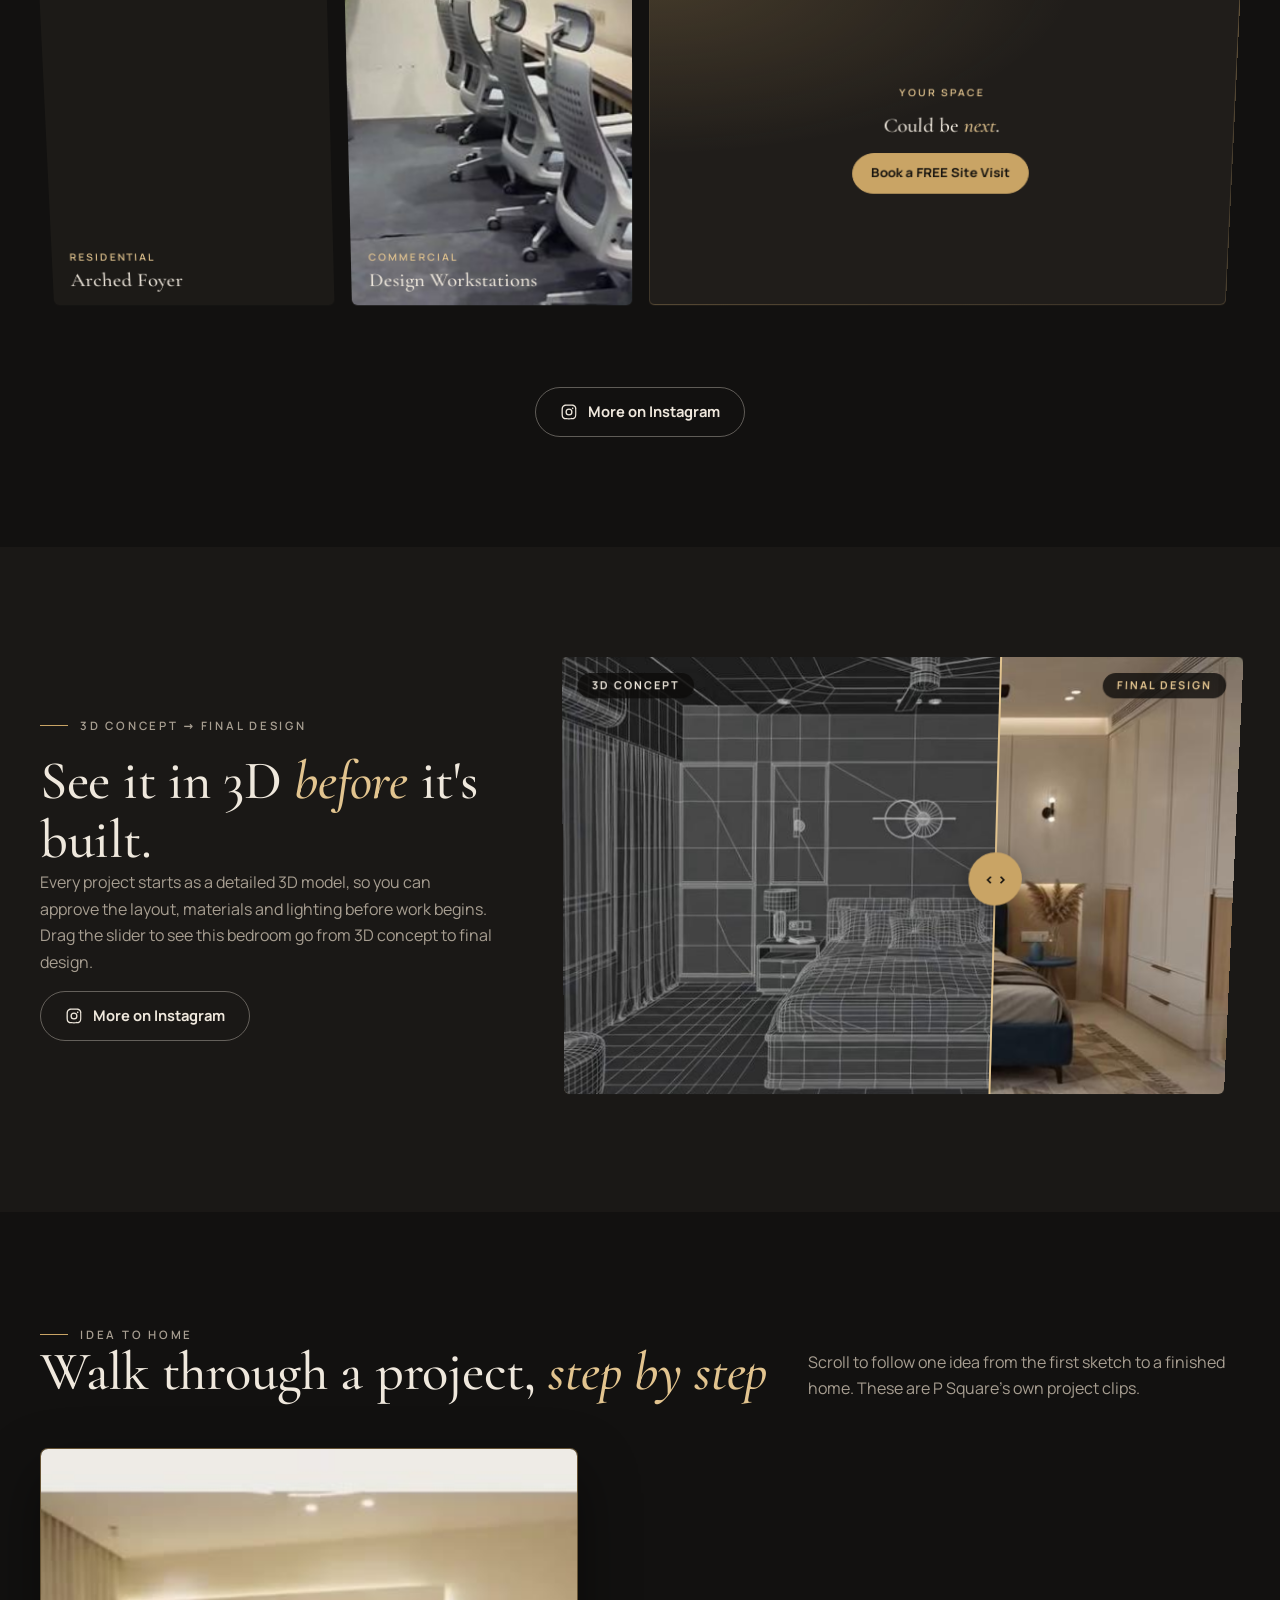
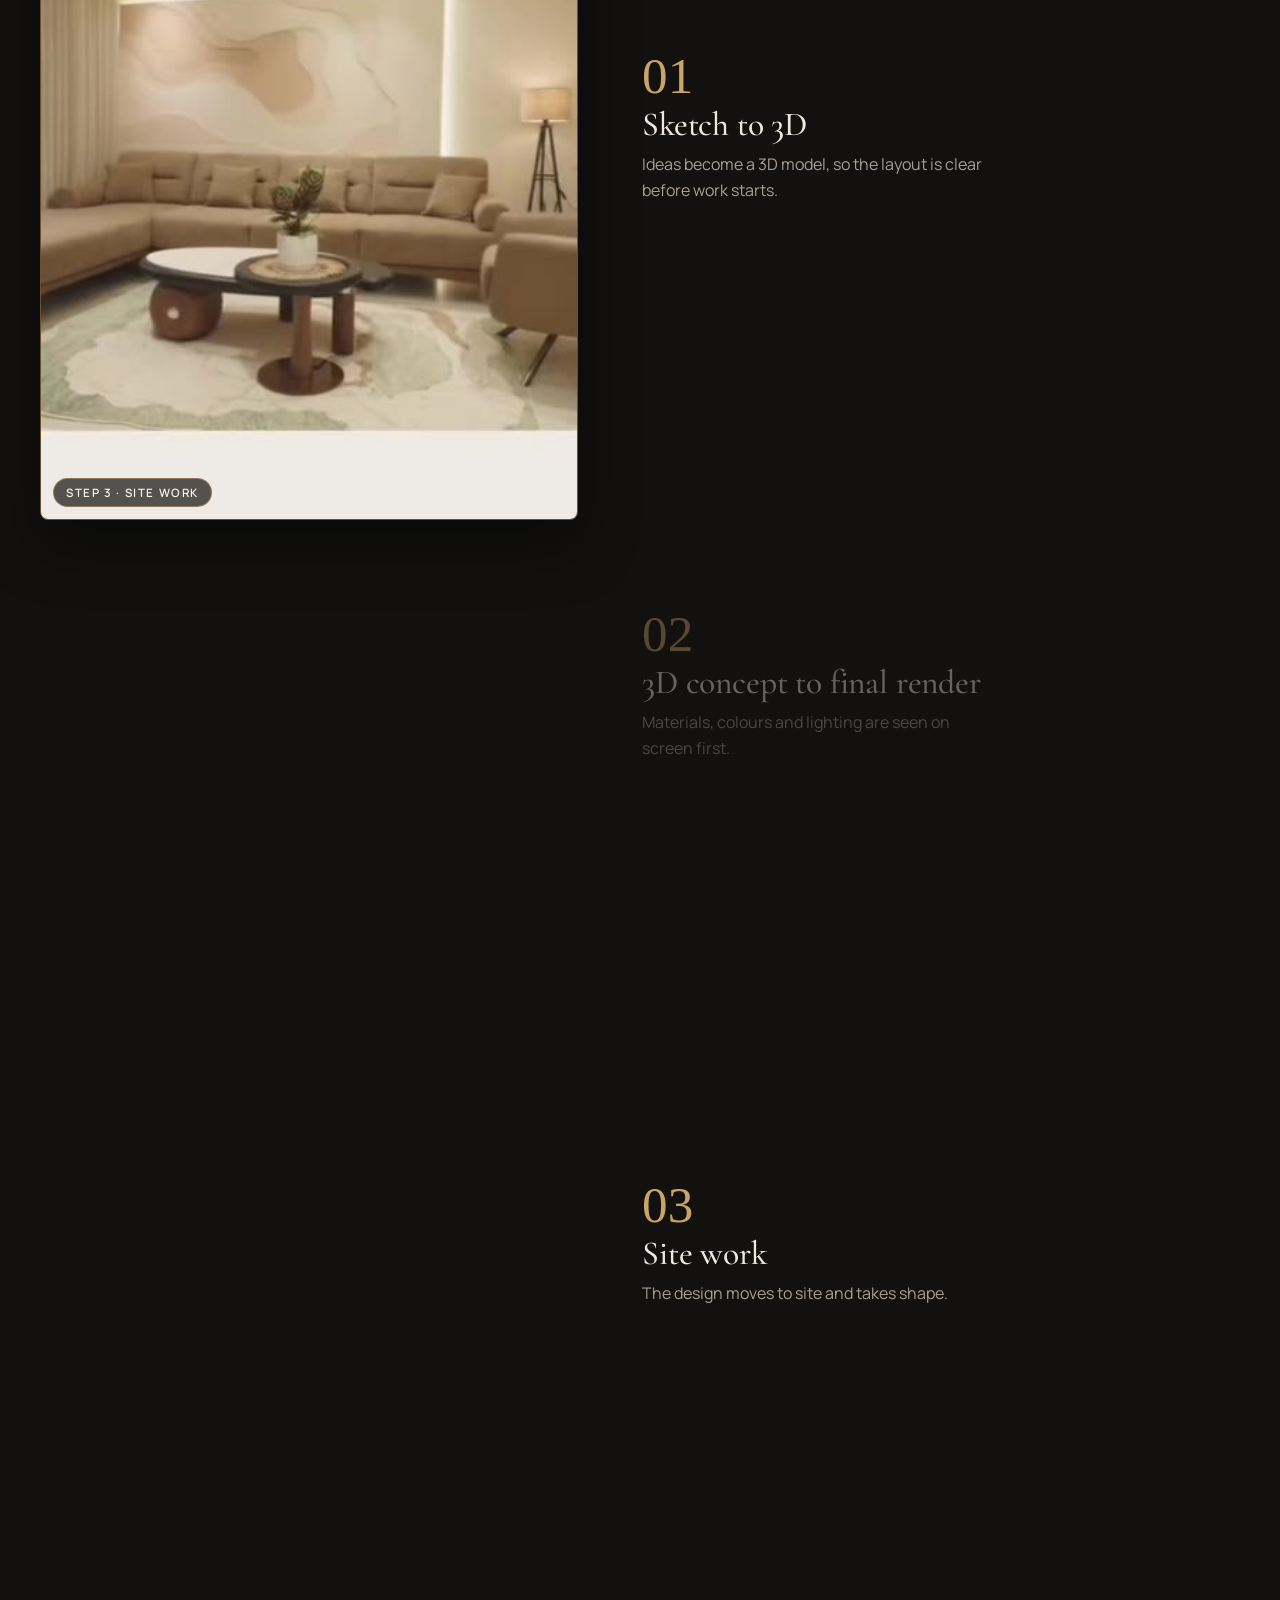
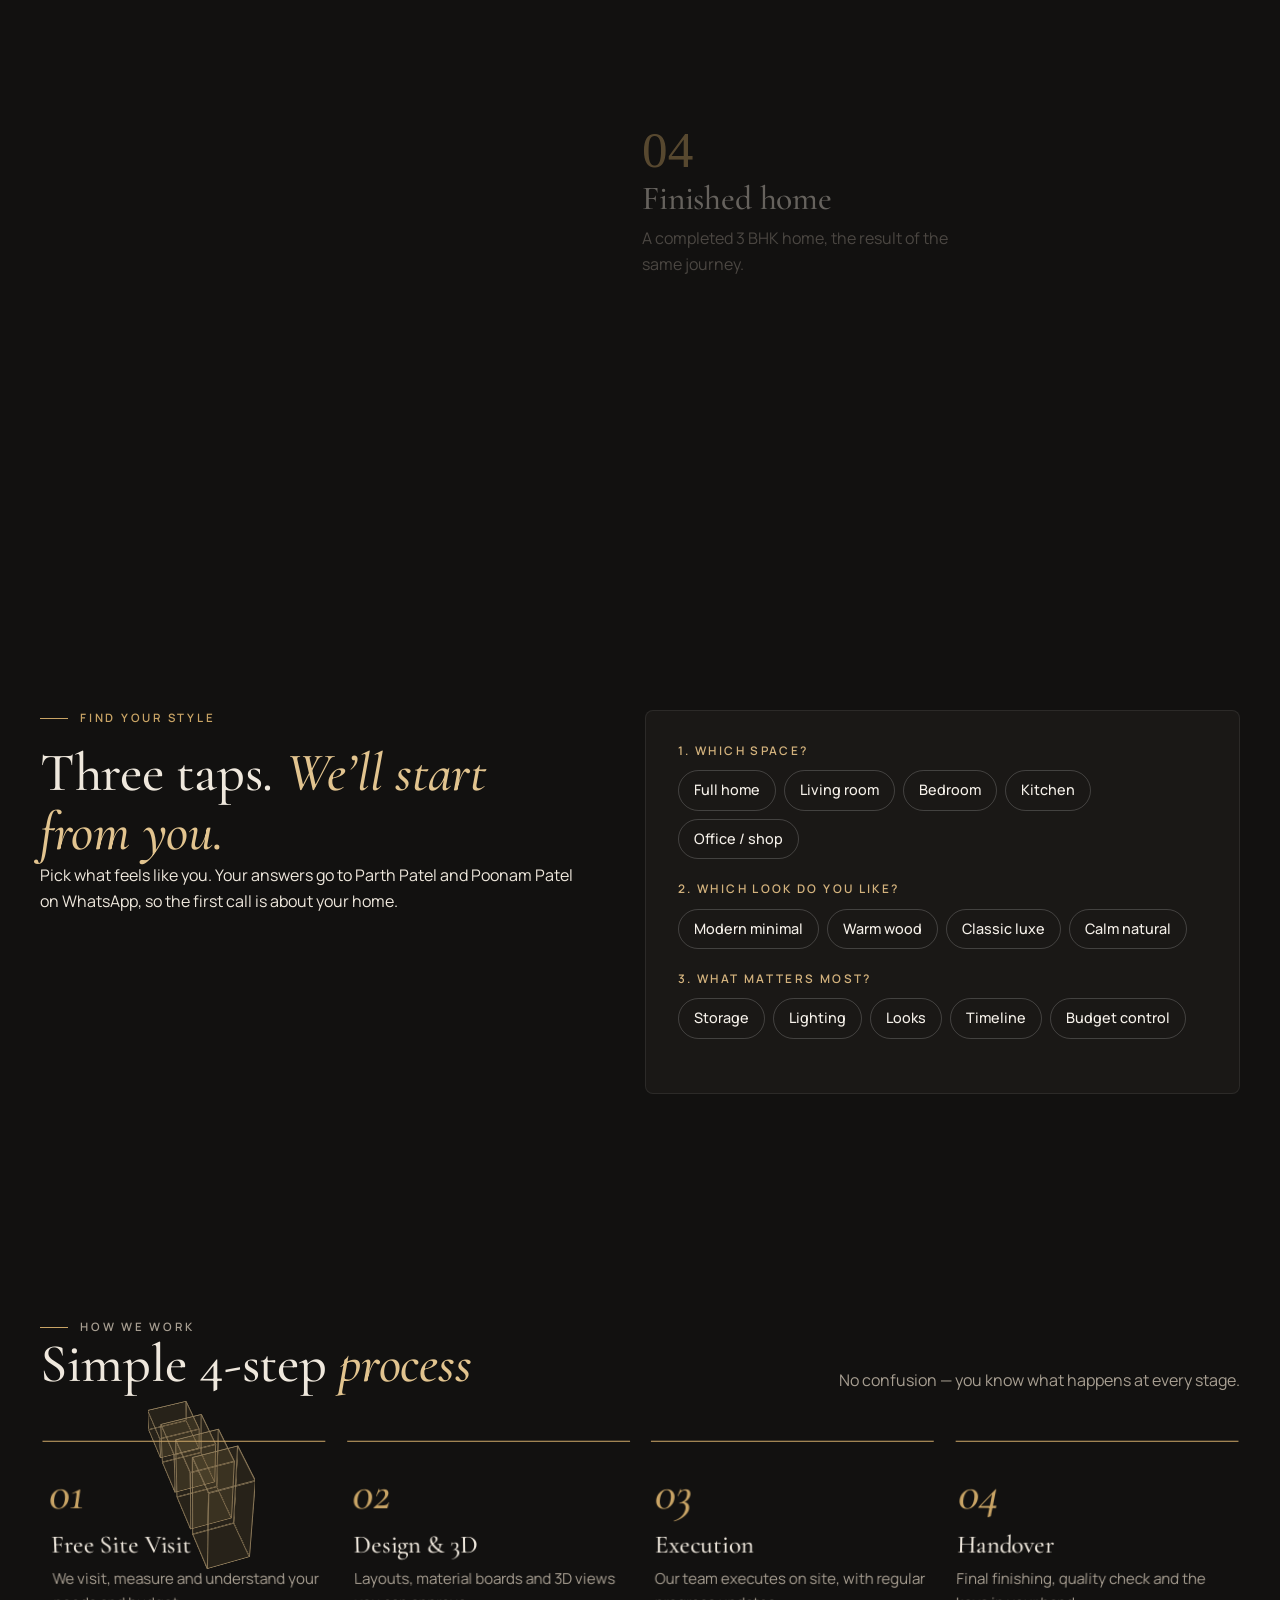
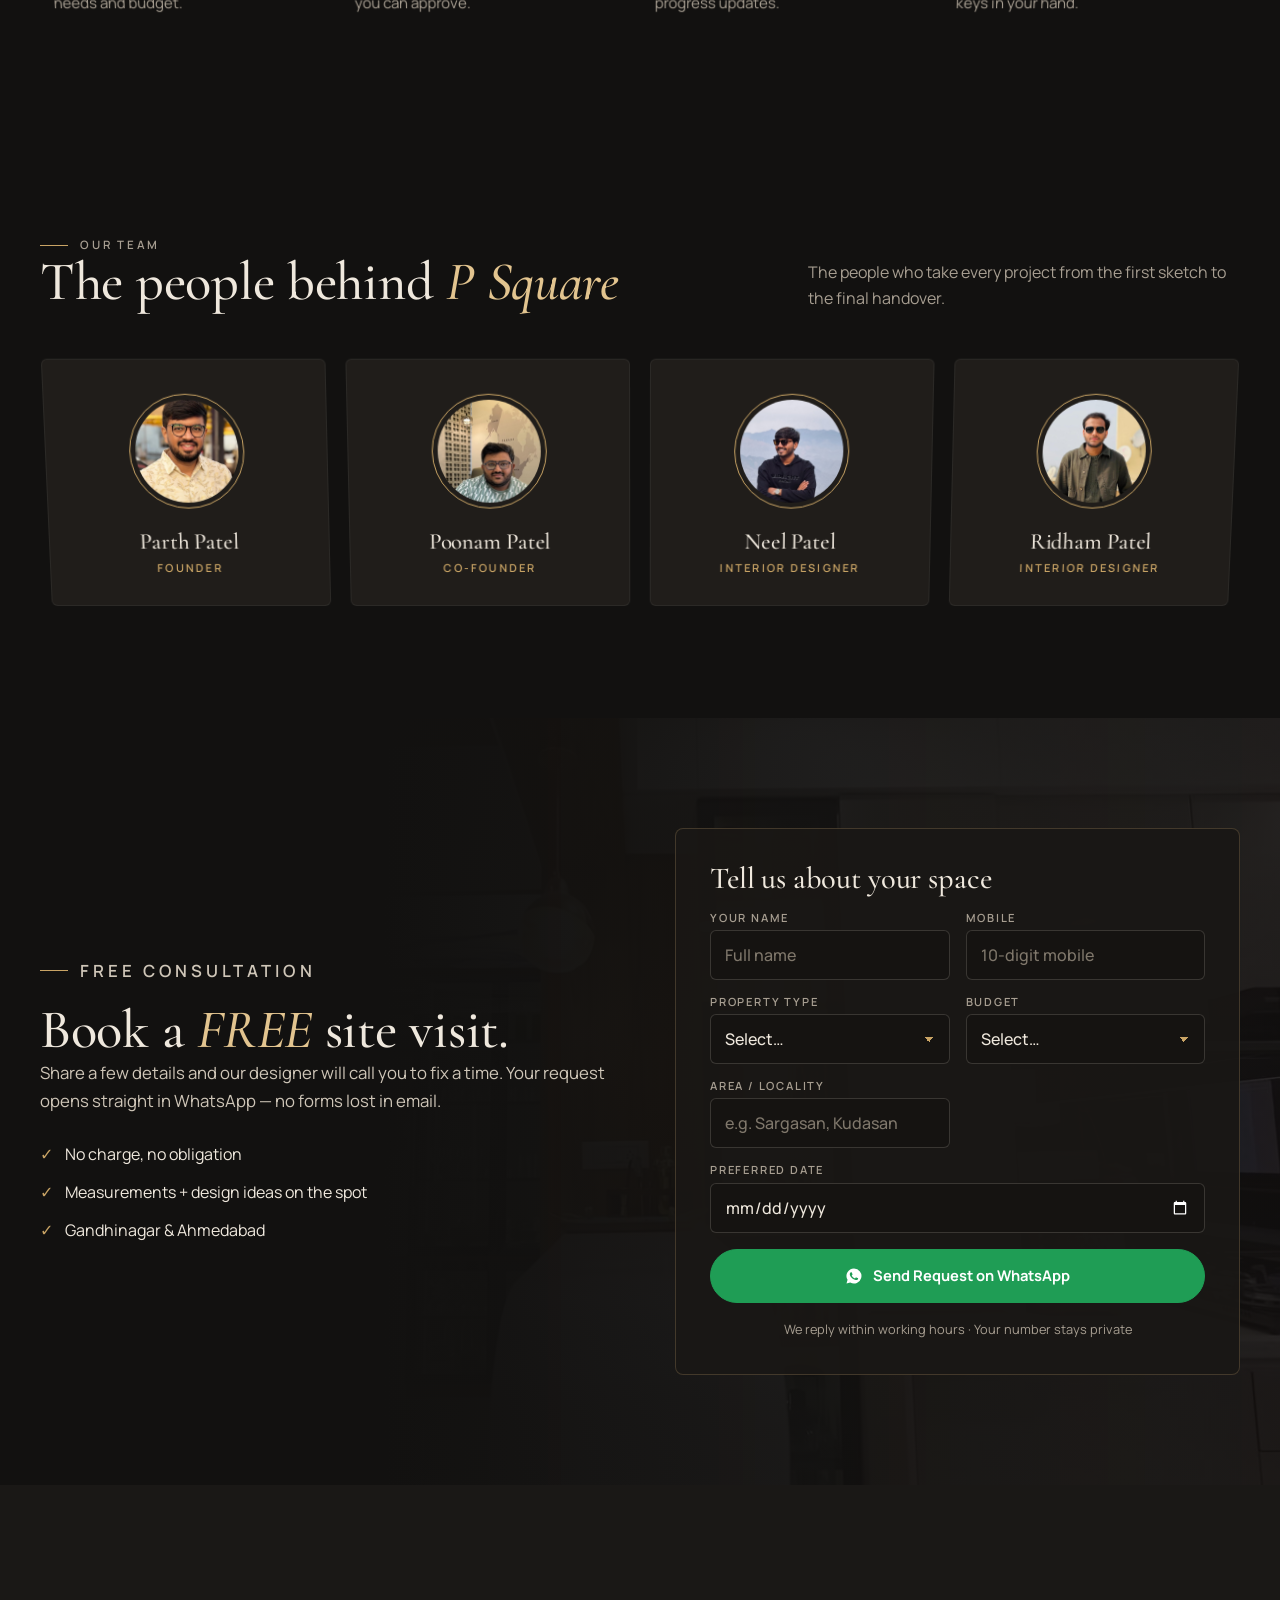
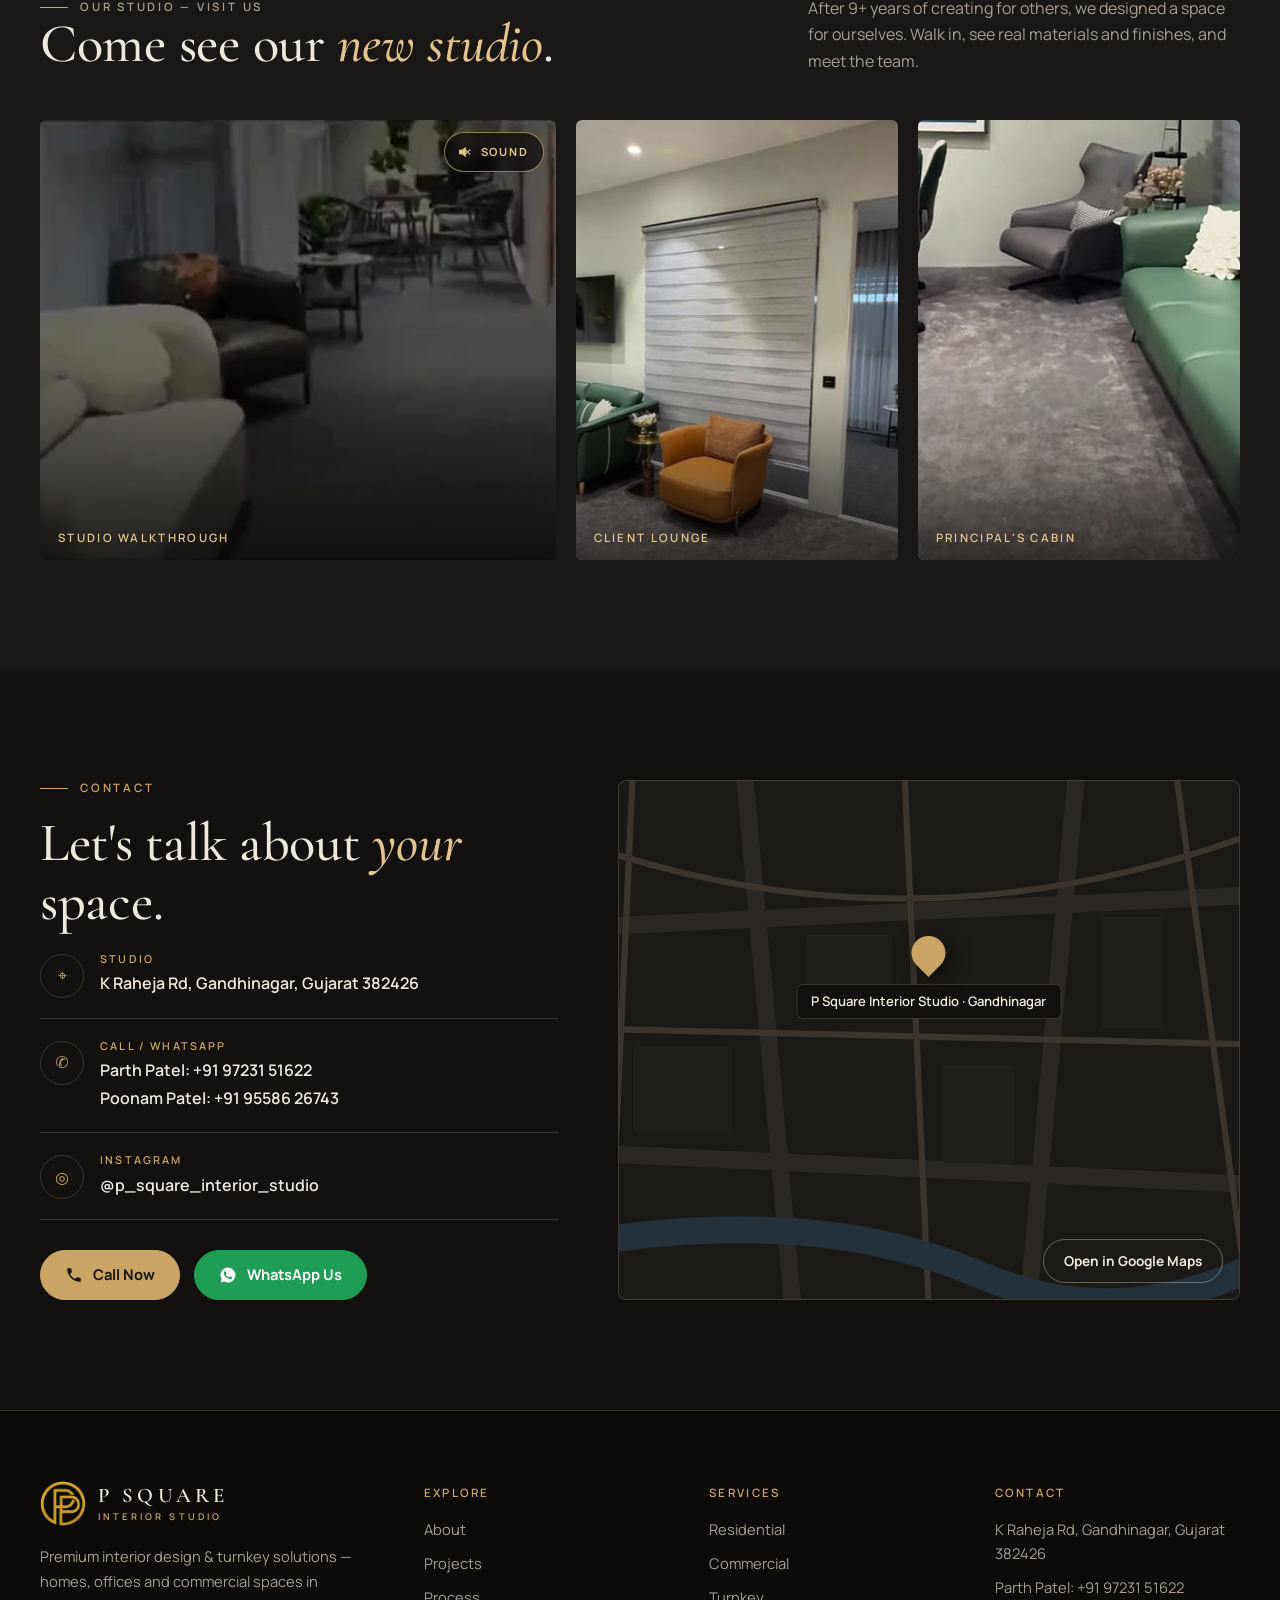
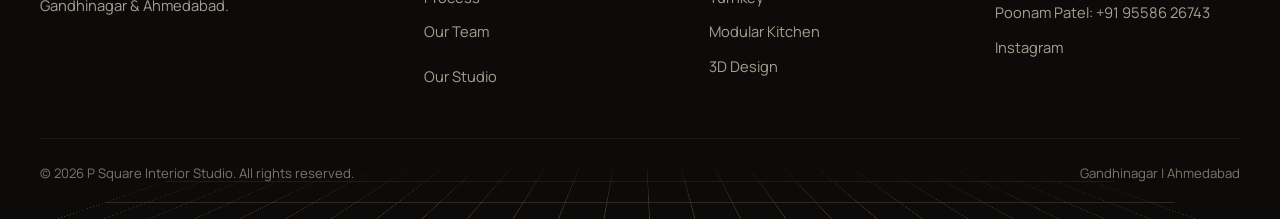
==== commit 0182b6ad: "Play full 30s IG reel on tap for Living Room & Mandir and Bedroom with Arches cards (shared pf09; gr" ====
--- a/site/index.html
+++ b/site/index.html
@@ -132,8 +132,8 @@
   <button type="button" class="pj pv" data-cat="residential" data-video="assets/media/pf03.mp4?v=f1" data-preview="assets/media/pr03.mp4?v=3" data-full="assets/img/pr03.jpg?v=3" data-title="Arched Feature Wall" data-label="Residential" data-desc="Living and dining with an arched wall and backlit niche"><img src="assets/img/pr03.jpg?v=3" alt="Video of a living and dining space with an arched wall" loading="lazy" decoding="async"><video muted loop playsinline preload="none" aria-hidden="true" tabindex="-1"></video><i class="pv-ic" aria-hidden="true"><svg viewBox="0 0 24 24"><path d="M8 5.5v13l11-6.5z"/></svg></i><span><small>Residential</small><b>Arched Feature Wall</b></span></button>
   <button type="button" class="pj pv" data-cat="residential" data-video="assets/media/pf12.mp4?v=f1" data-full="assets/img/pf12.jpg?v=f1" data-title="From Sketch to 3D Render" data-label="Design · 3D" data-desc="A hand sketch becomes a finished 3D render"><img src="assets/img/pf12.jpg?v=f1" alt="Sketch turning into a 3D render" loading="lazy" decoding="async"><video muted loop playsinline preload="none" aria-hidden="true" tabindex="-1"></video><i class="pv-ic" aria-hidden="true"><svg viewBox="0 0 24 24"><path d="M8 5.5v13l11-6.5z"/></svg></i><span><small>Design · 3D</small><b>From Sketch to 3D Render</b></span></button>
   <button type="button" class="pj pv" data-cat="residential" data-video="assets/media/pf06.mp4?v=f1" data-preview="assets/media/pr06.mp4?v=1" data-full="assets/img/pr06.jpg" data-title="From 3D Concept to Final Render" data-label="Design · 3D" data-desc="How a room is planned in 3D before execution"><img src="assets/img/pr06.jpg" alt="Video of a bedroom going from 3D concept to final render" loading="lazy" decoding="async"><video muted loop playsinline preload="none" aria-hidden="true" tabindex="-1"></video><i class="pv-ic" aria-hidden="true"><svg viewBox="0 0 24 24"><path d="M8 5.5v13l11-6.5z"/></svg></i><span><small>Design · 3D</small><b>From 3D Concept to Final Render</b></span></button>
-  <button type="button" class="pj pv" data-cat="residential" data-video="assets/media/pr09.mp4?v=3" data-full="assets/img/pr09.jpg?v=3" data-title="Living Room &amp; Mandir" data-label="Residential" data-desc="Ring-light ceiling and a jaali mandir unit"><img src="assets/img/pr09.jpg?v=3" alt="Video of a living room with a ring-light ceiling" loading="lazy" decoding="async"><video muted loop playsinline preload="none" aria-hidden="true" tabindex="-1"></video><i class="pv-ic" aria-hidden="true"><svg viewBox="0 0 24 24"><path d="M8 5.5v13l11-6.5z"/></svg></i><span><small>Residential</small><b>Living Room &amp; Mandir</b></span></button>
-  <button type="button" class="pj pv" data-cat="residential" data-video="assets/media/pr10.mp4?v=3" data-full="assets/img/pr10.jpg?v=3" data-title="Bedroom with Arches" data-label="Residential" data-desc="Arched niches, mural wall and a study unit"><img src="assets/img/pr10.jpg?v=3" alt="Video of a green bedroom with arches and a study unit" loading="lazy" decoding="async"><video muted loop playsinline preload="none" aria-hidden="true" tabindex="-1"></video><i class="pv-ic" aria-hidden="true"><svg viewBox="0 0 24 24"><path d="M8 5.5v13l11-6.5z"/></svg></i><span><small>Residential</small><b>Bedroom with Arches</b></span></button>
+  <button type="button" class="pj pv" data-cat="residential" data-video="assets/media/pf09.mp4?v=1" data-preview="assets/media/pr09.mp4?v=3" data-full="assets/img/pr09.jpg?v=3" data-title="Living Room &amp; Mandir" data-label="Residential" data-desc="Ring-light ceiling and a jaali mandir unit"><img src="assets/img/pr09.jpg?v=3" alt="Video of a living room with a ring-light ceiling" loading="lazy" decoding="async"><video muted loop playsinline preload="none" aria-hidden="true" tabindex="-1"></video><i class="pv-ic" aria-hidden="true"><svg viewBox="0 0 24 24"><path d="M8 5.5v13l11-6.5z"/></svg></i><span><small>Residential</small><b>Living Room &amp; Mandir</b></span></button>
+  <button type="button" class="pj pv" data-cat="residential" data-video="assets/media/pf09.mp4?v=1" data-preview="assets/media/pr10.mp4?v=3" data-full="assets/img/pr10.jpg?v=3" data-title="Bedroom with Arches" data-label="Residential" data-desc="Arched niches, mural wall and a study unit"><img src="assets/img/pr10.jpg?v=3" alt="Video of a green bedroom with arches and a study unit" loading="lazy" decoding="async"><video muted loop playsinline preload="none" aria-hidden="true" tabindex="-1"></video><i class="pv-ic" aria-hidden="true"><svg viewBox="0 0 24 24"><path d="M8 5.5v13l11-6.5z"/></svg></i><span><small>Residential</small><b>Bedroom with Arches</b></span></button>
   <button type="button" class="pj pv" data-cat="residential" data-video="assets/media/pf05.mp4?v=f1" data-preview="assets/media/pr05.mp4?v=3" data-full="assets/img/pr05.jpg?v=3" data-title="Bedroom, Light &amp; Detail" data-label="Residential" data-desc="Backlit panels and warm cove lighting"><img src="assets/img/pr05.jpg?v=3" alt="Video of a bedroom with backlit panels" loading="lazy" decoding="async"><video muted loop playsinline preload="none" aria-hidden="true" tabindex="-1"></video><i class="pv-ic" aria-hidden="true"><svg viewBox="0 0 24 24"><path d="M8 5.5v13l11-6.5z"/></svg></i><span><small>Residential</small><b>Bedroom, Light &amp; Detail</b></span></button>
   <button type="button" class="pj pv" data-cat="residential" data-video="assets/media/pf08.mp4?v=f1" data-preview="assets/media/pr08.mp4?v=1" data-full="assets/img/pr08.jpg" data-title="Bedroom, Ambient Lighting" data-label="Residential" data-desc="Soft profile lighting and a panelled bed wall"><img src="assets/img/pr08.jpg" alt="Video of a bedroom with ambient lighting" loading="lazy" decoding="async"><video muted loop playsinline preload="none" aria-hidden="true" tabindex="-1"></video><i class="pv-ic" aria-hidden="true"><svg viewBox="0 0 24 24"><path d="M8 5.5v13l11-6.5z"/></svg></i><span><small>Residential</small><b>Bedroom, Ambient Lighting</b></span></button>
   <button type="button" class="pj pv" data-cat="commercial" data-video="assets/media/office-studio.mp4?v=pro4" data-preview="assets/media/pr12.mp4?v=1" data-lbposter="assets/img/studio-v3.jpg" data-full="assets/img/c_studio.jpg" data-title="Our Own Studio, Gandhinagar" data-label="Commercial" data-desc="Lounge, workstations, conference room and cabin"><img src="assets/img/c_studio.jpg" alt="Walkthrough video of the P Square studio office" loading="lazy" decoding="async"><video muted loop playsinline preload="none" aria-hidden="true" tabindex="-1"></video><i class="pv-ic" aria-hidden="true"><svg viewBox="0 0 24 24"><path d="M8 5.5v13l11-6.5z"/></svg></i><span><small>Commercial</small><b>Our Own Studio, Gandhinagar</b></span></button>
--- a/site/assets/css/style.css
+++ b/site/assets/css/style.css
@@ -66,8 +66,8 @@
 /* about */
 .about .wrap{display:grid;grid-template-columns:1.05fr 1fr;gap:80px;align-items:center}
 .about .pic{position:relative;isolation:isolate}.about .pic img{border-radius:6px;aspect-ratio:4/4.3;object-fit:cover;width:100%}
-.about .pic:before{content:"";position:absolute;inset:-18px 18px 18px -18px;border:1px solid var(--line);border-radius:6px;z-index:-1}
-.about .badge{position:absolute;right:-26px;bottom:34px;background:var(--gold);color:#17140F;padding:20px 24px;border-radius:4px;font:600 .74rem/1.5 var(--sans);letter-spacing:.14em;text-transform:uppercase}
+.about .pic:before{content:"";position:absolute;inset:0;border:1px solid var(--line);border-radius:6px;z-index:2;pointer-events:none}
+.about .badge{position:absolute;z-index:3;right:-26px;bottom:34px;background:var(--gold);color:#17140F;padding:20px 24px;border-radius:4px;font:600 .74rem/1.5 var(--sans);letter-spacing:.14em;text-transform:uppercase}
 .about .badge b{display:block;font:500 1.7rem/1 var(--serif);letter-spacing:0;text-transform:none;margin-bottom:6px}
 .about p{color:var(--ink2);font-size:1.05rem}.about h2{margin-bottom:24px}
 .ticks{list-style:none;padding:0;margin:26px 0 34px;display:grid;grid-template-columns:1fr 1fr;gap:12px 24px}
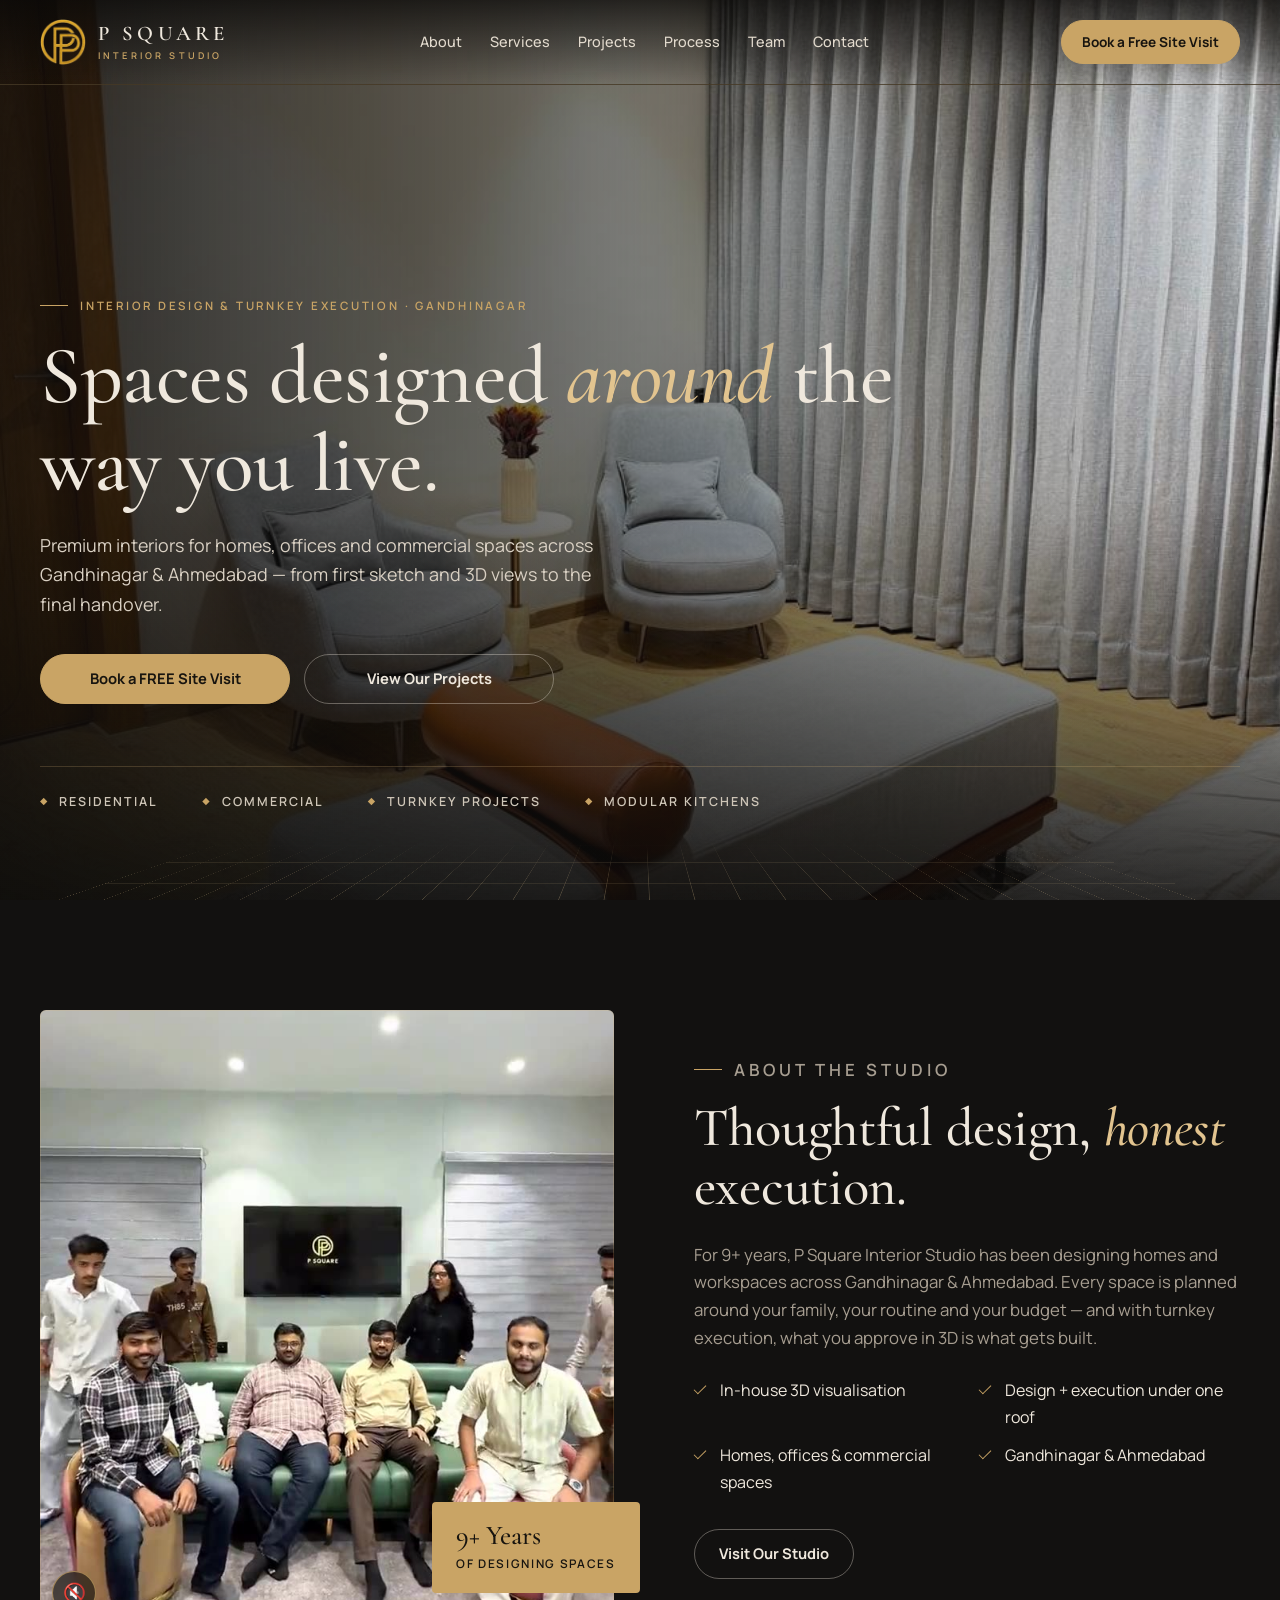
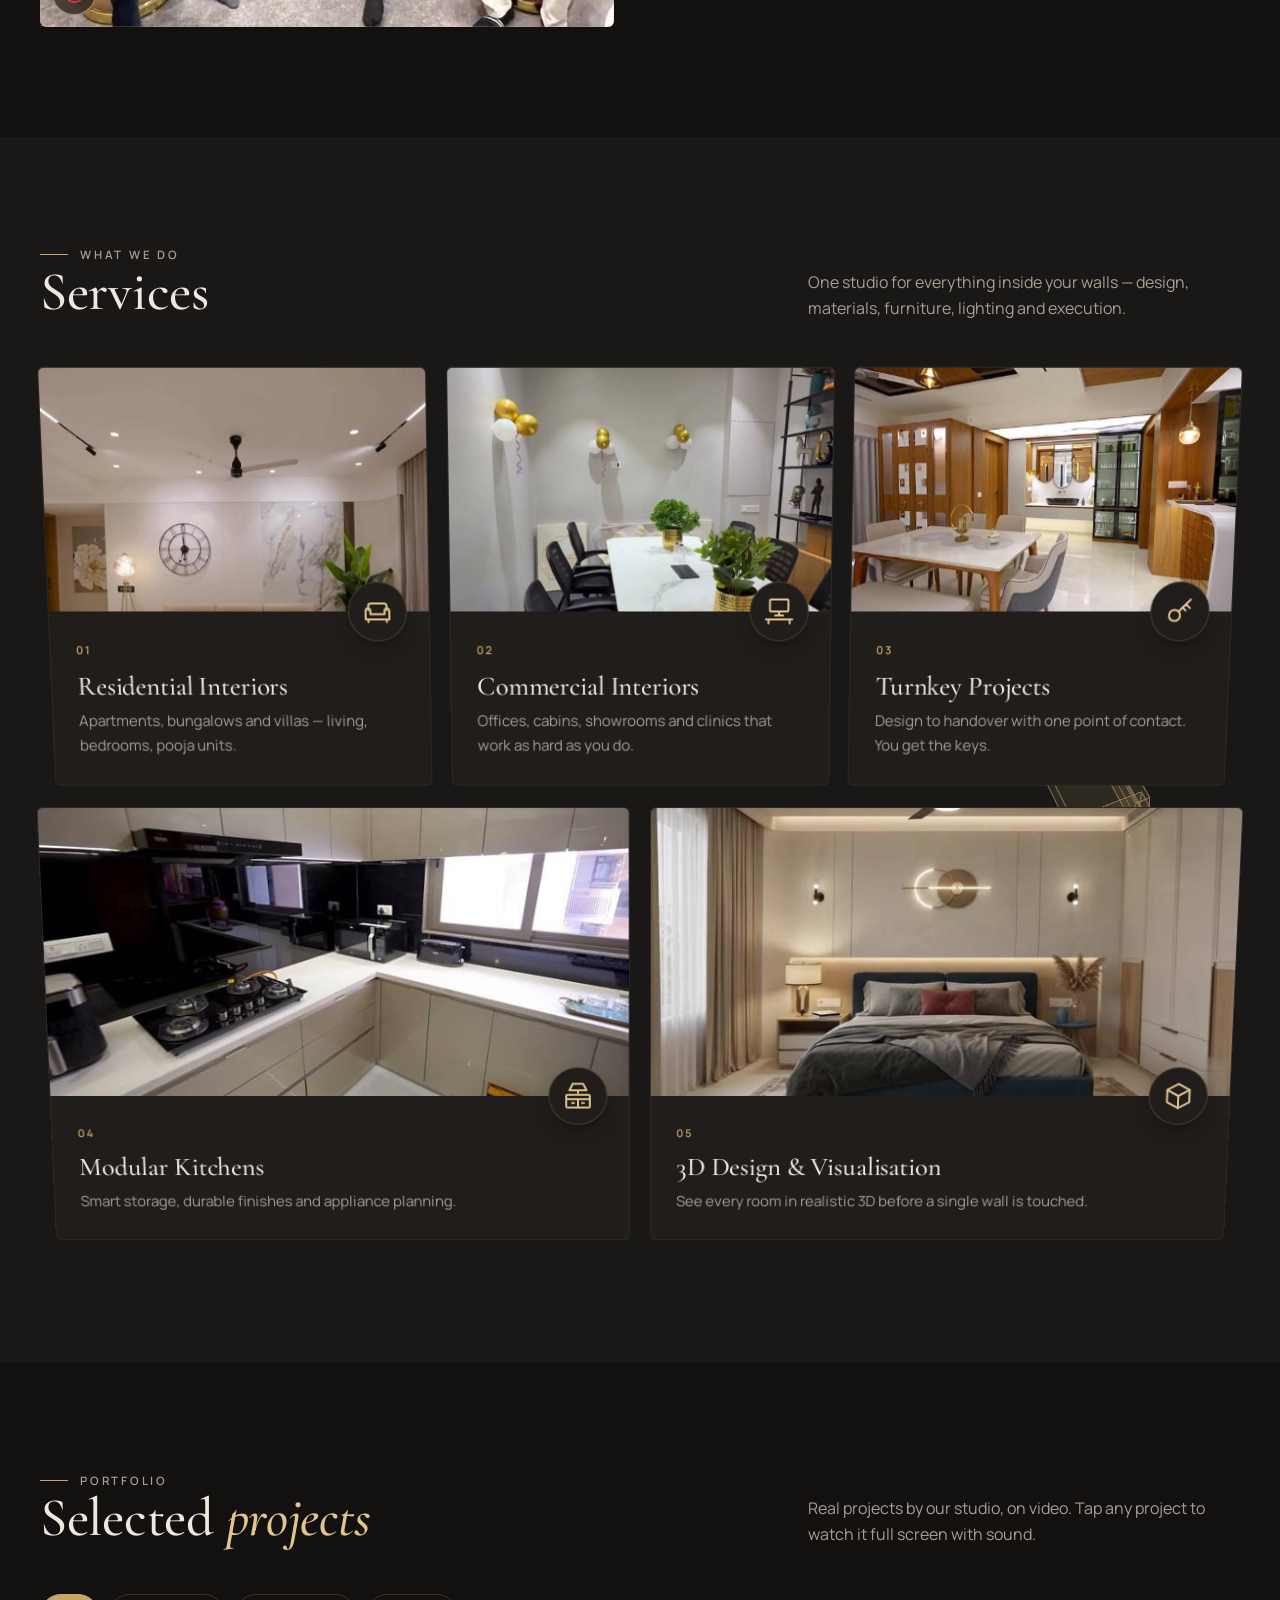
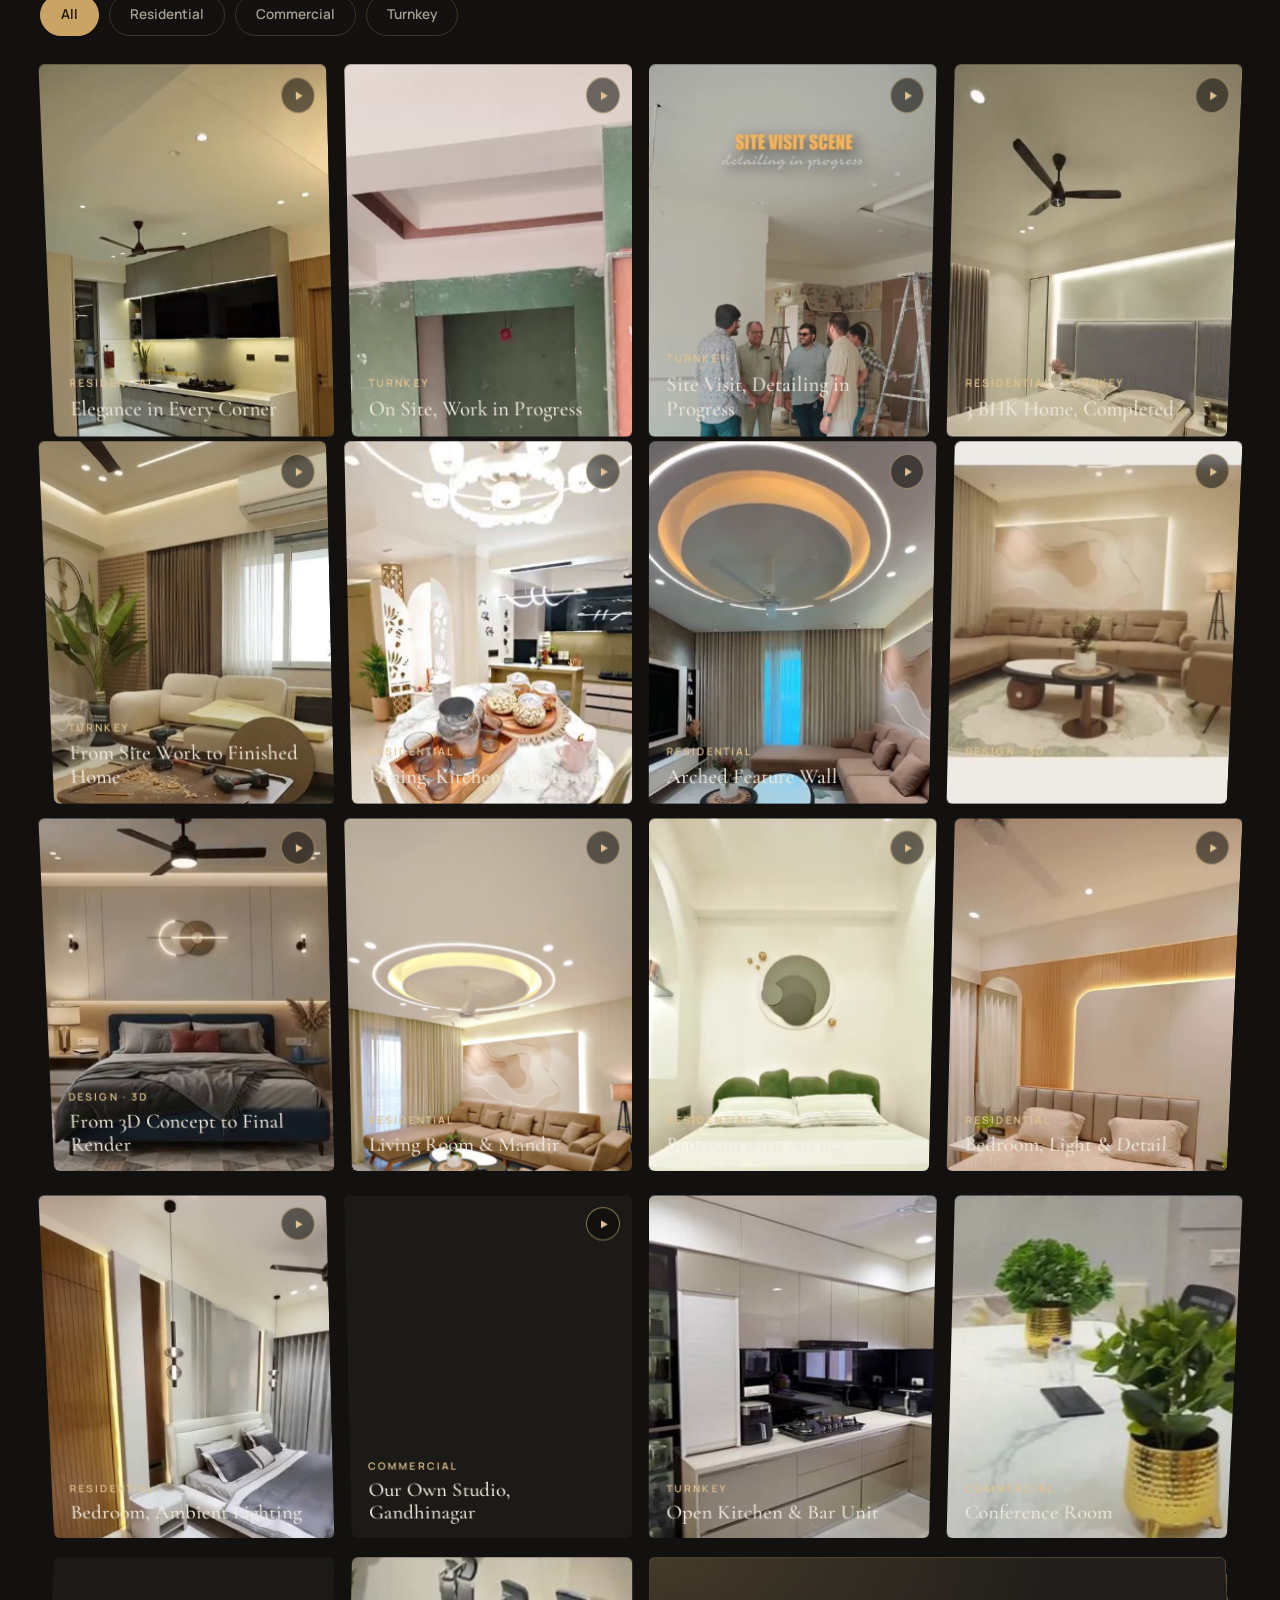
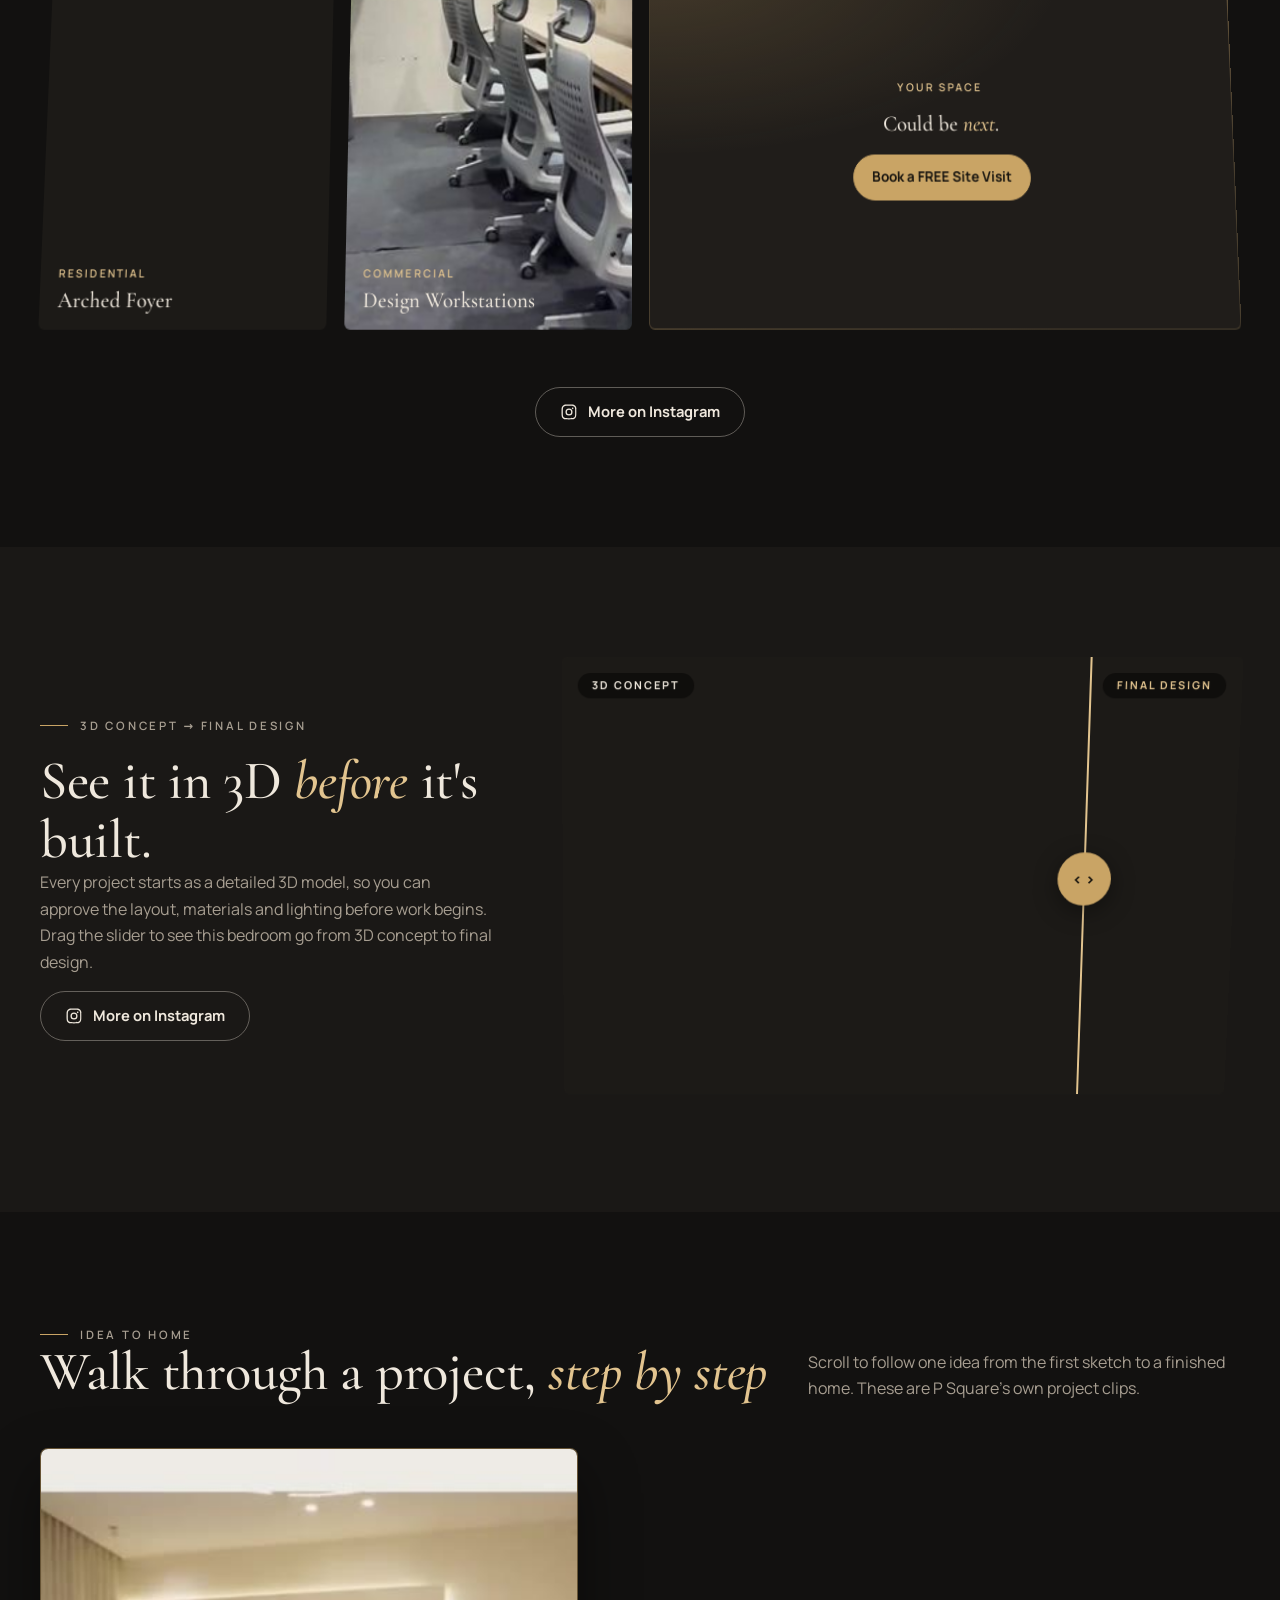
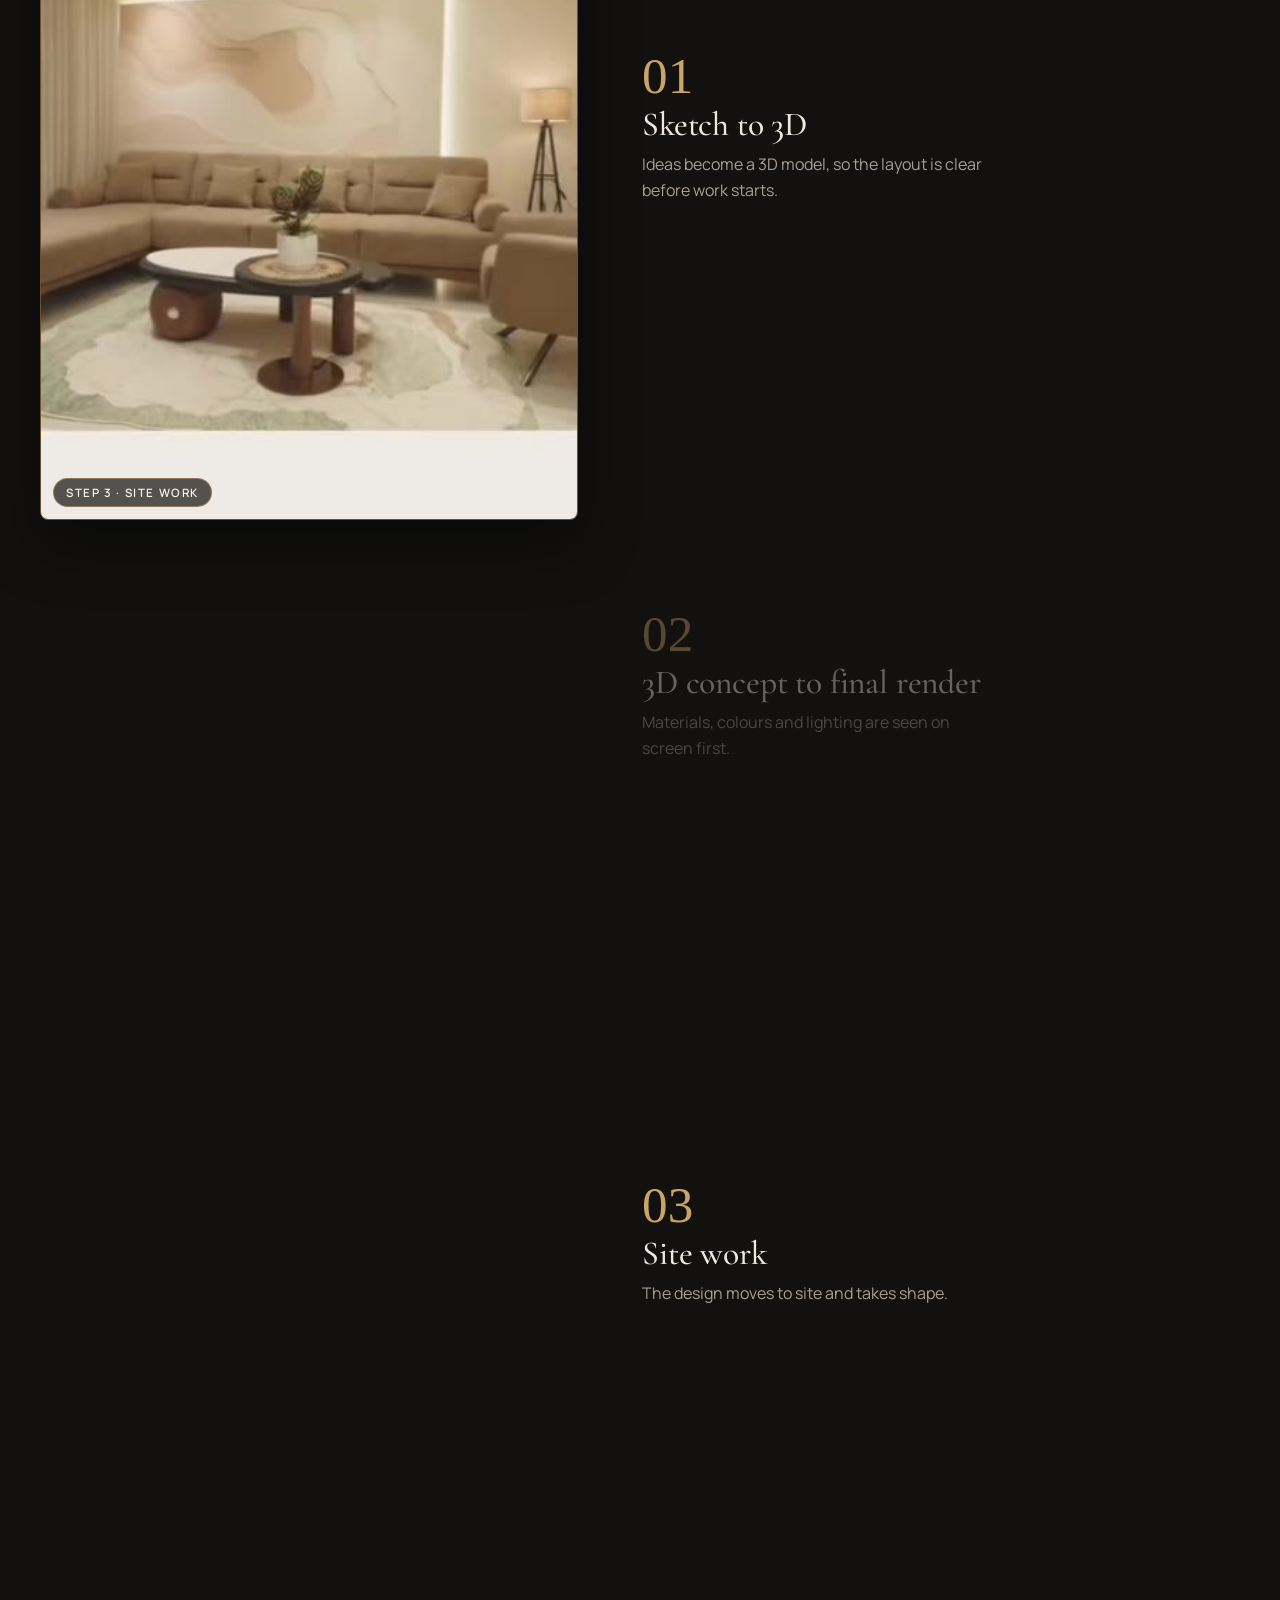
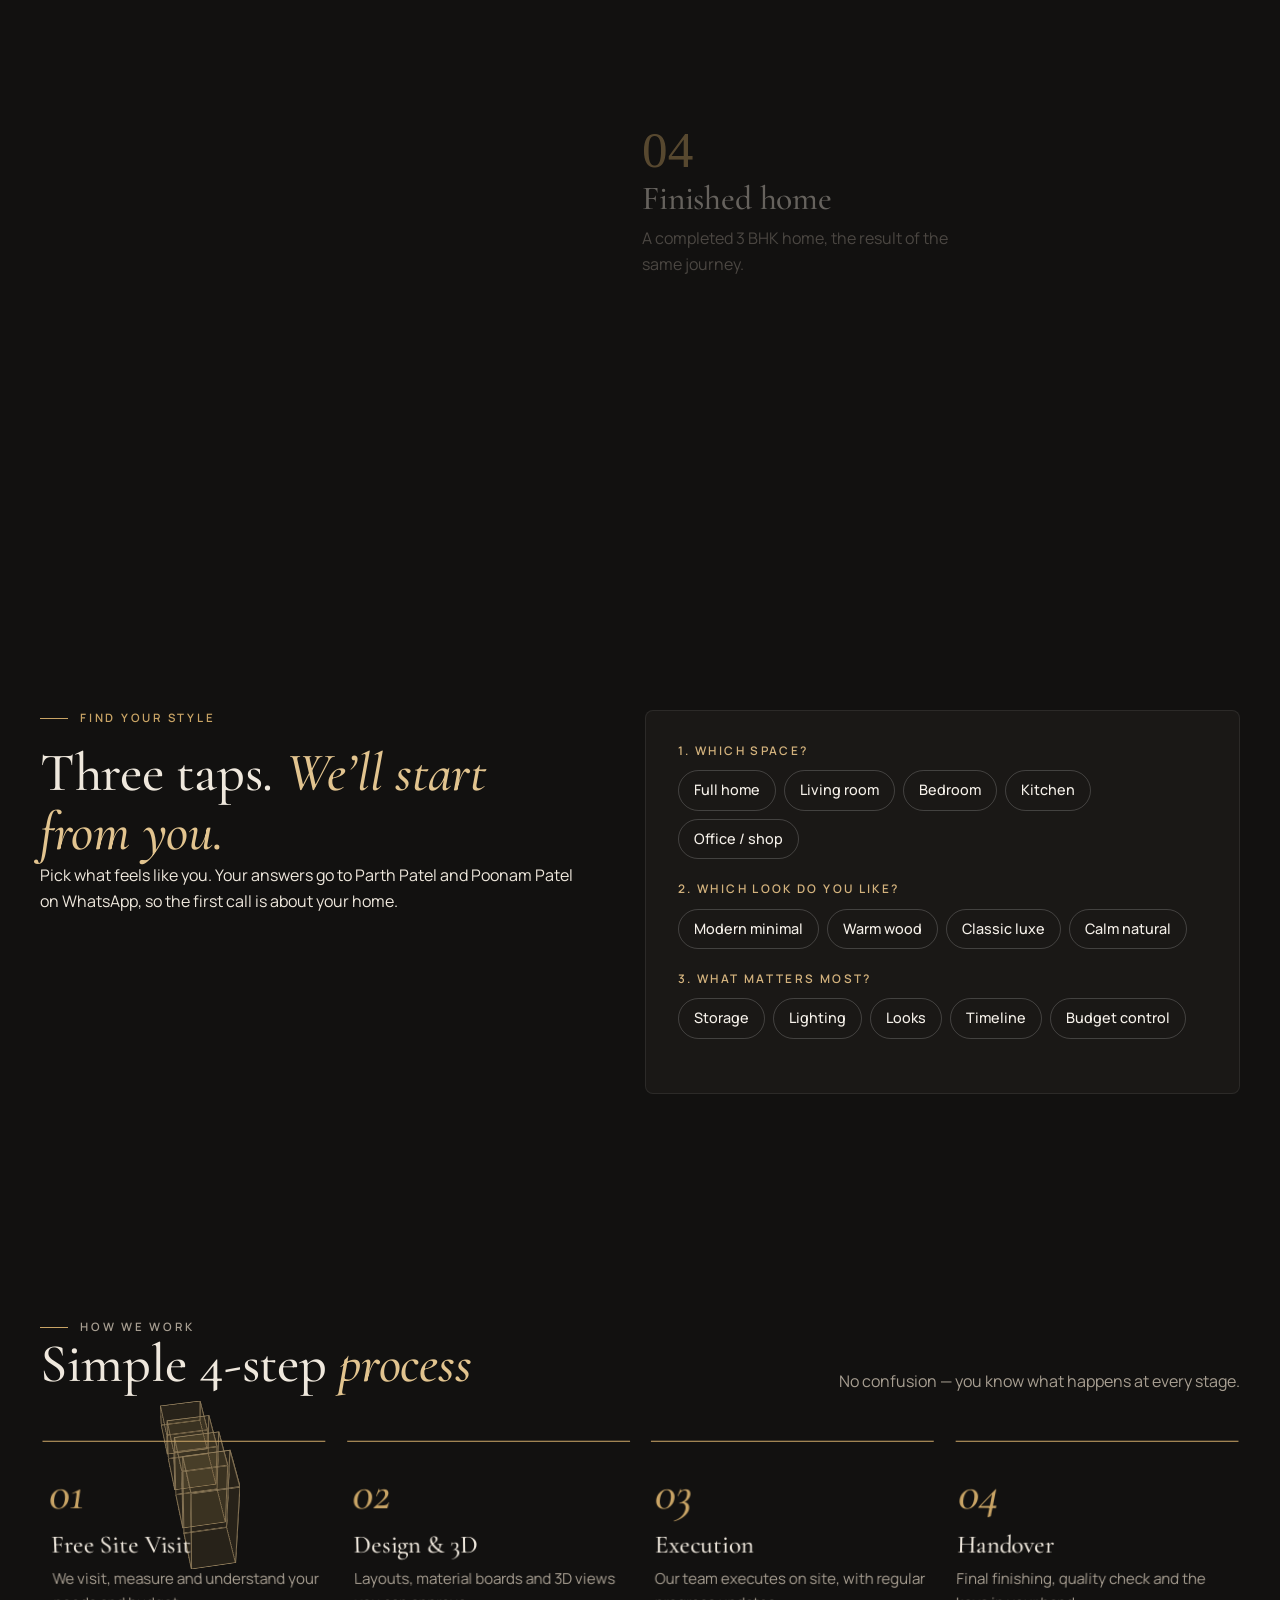
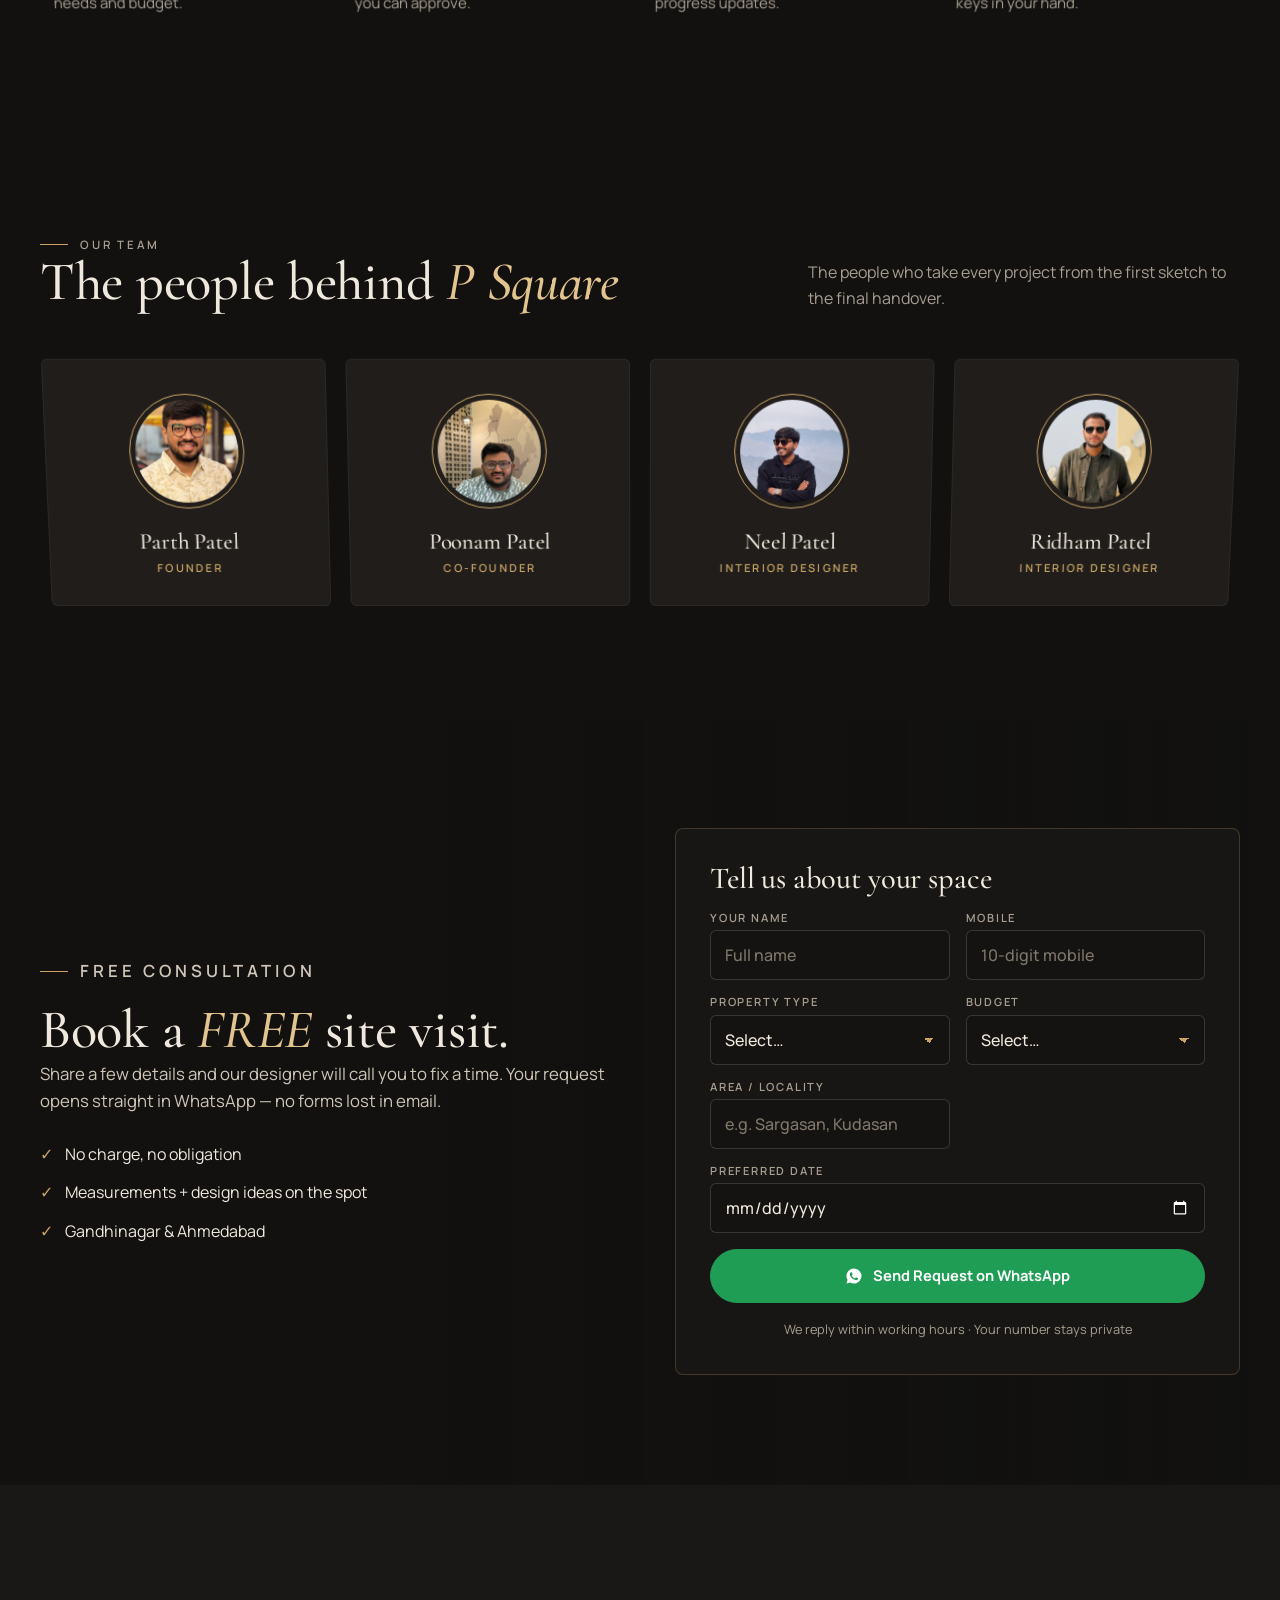
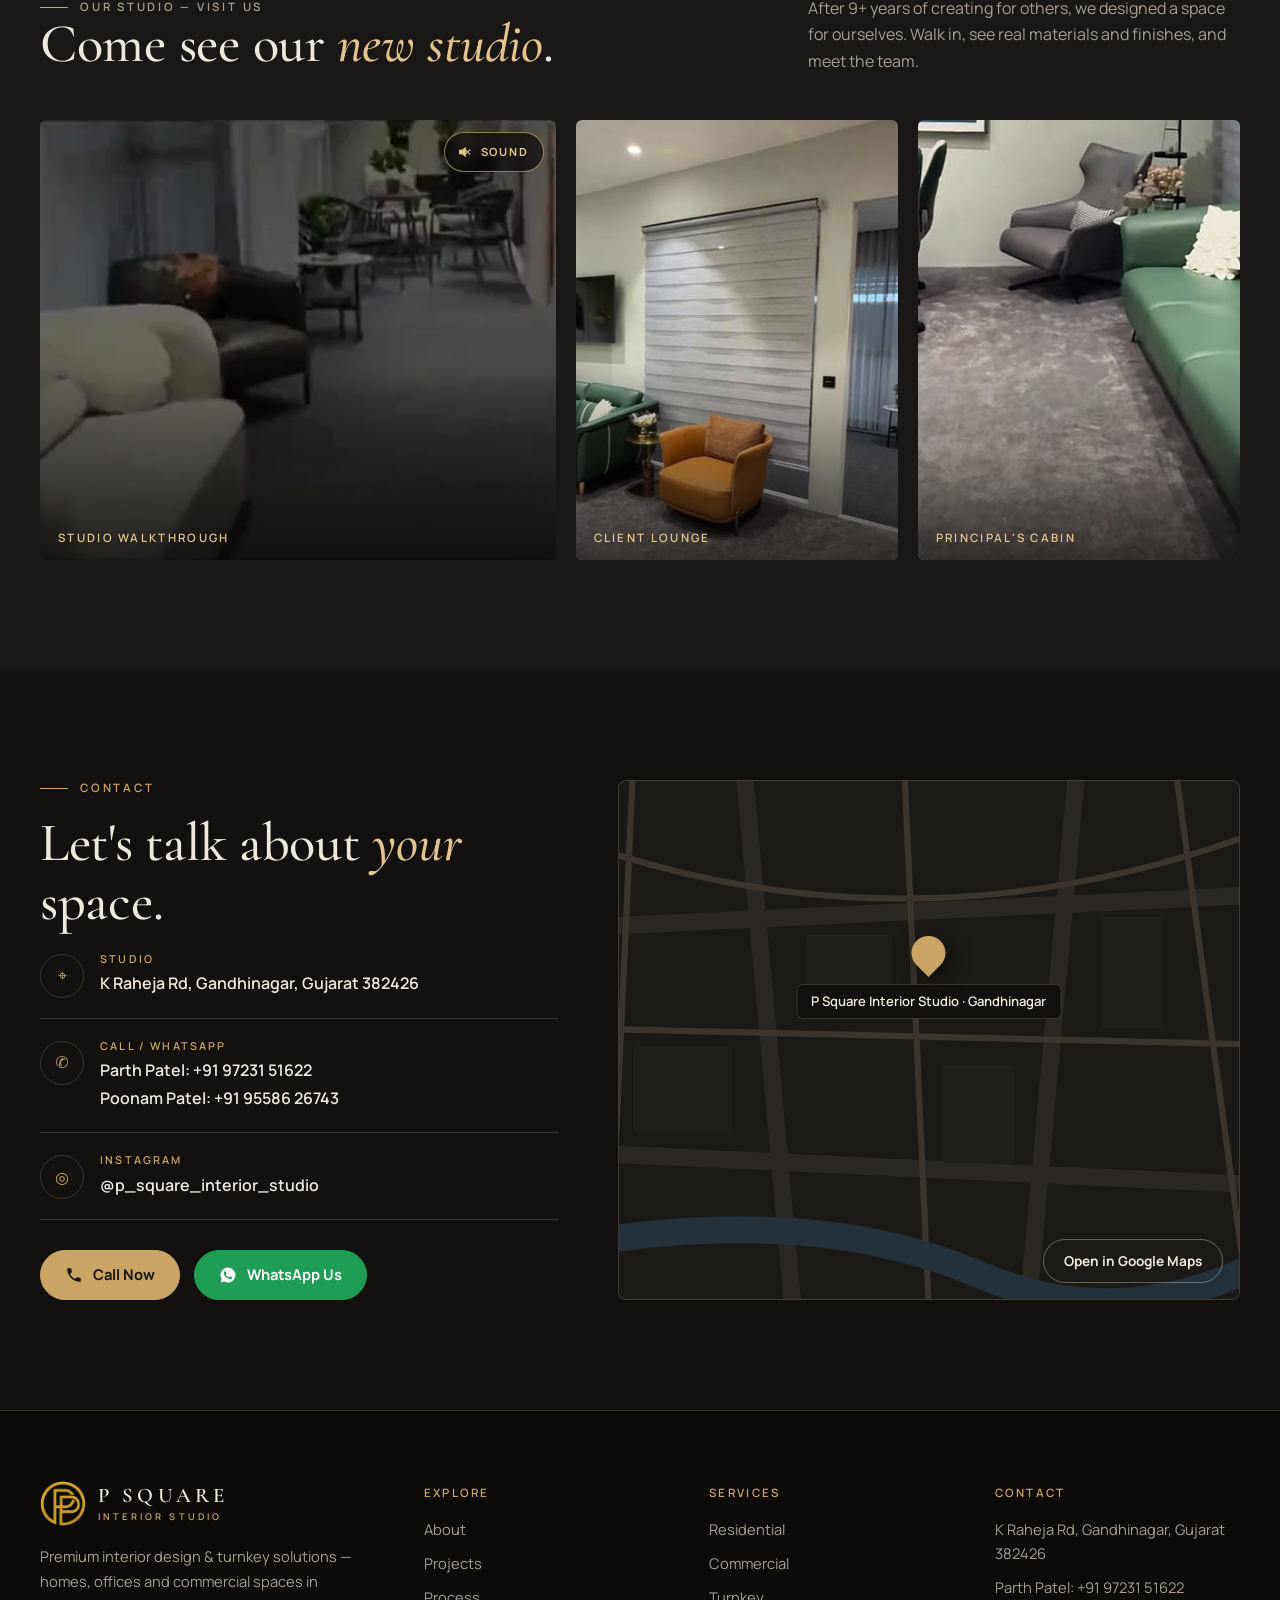
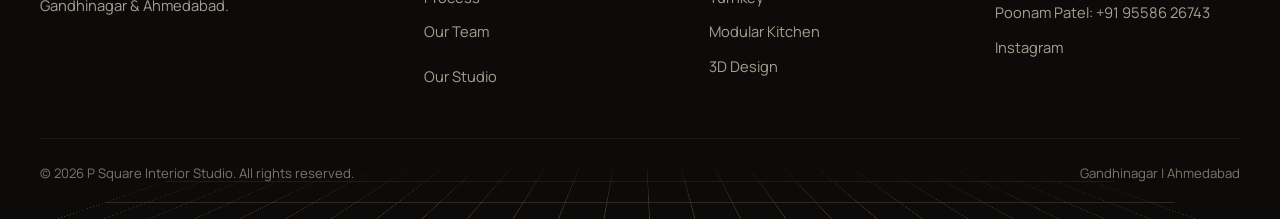
==== commit 59775dcb: "Play full videos in project gallery previews Updated video buttons for residential and commercial pr" ====
--- a/site/index.html
+++ b/site/index.html
@@ -123,20 +123,20 @@
    <button type="button" class="chip on" data-filter="all" aria-pressed="true">All</button><button type="button" class="chip" data-filter="residential" aria-pressed="false">Residential</button><button type="button" class="chip" data-filter="commercial" aria-pressed="false">Commercial</button><button type="button" class="chip" data-filter="turnkey" aria-pressed="false">Turnkey</button>
   </div>
   <div class="grid" id="grid">
-  <button type="button" class="pj pv" data-cat="residential" data-video="assets/media/pf02.mp4?v=f2" data-preview="assets/media/pr02.mp4?v=3" data-full="assets/img/pr02.jpg?v=3" data-title="Elegance in Every Corner" data-label="Residential" data-desc="Living room, bedroom and kitchen detailing"><img src="assets/img/pr02.jpg?v=3" alt="Video of a living room, bedroom and kitchen" loading="lazy" decoding="async"><video muted loop playsinline preload="none" aria-hidden="true" tabindex="-1"></video><i class="pv-ic" aria-hidden="true"><svg viewBox="0 0 24 24"><path d="M8 5.5v13l11-6.5z"/></svg></i><span><small>Residential</small><b>Elegance in Every Corner</b></span></button>
-  <button type="button" class="pj pv" data-cat="turnkey" data-video="assets/media/pf07.mp4?v=f1" data-preview="assets/media/pr07.mp4?v=1" data-full="assets/img/pr07.jpg" data-title="On Site, Work in Progress" data-label="Turnkey" data-desc="Site execution, stage by stage"><img src="assets/img/pr07.jpg" alt="Video of interior work in progress on site" loading="lazy" decoding="async"><video muted loop playsinline preload="none" aria-hidden="true" tabindex="-1"></video><i class="pv-ic" aria-hidden="true"><svg viewBox="0 0 24 24"><path d="M8 5.5v13l11-6.5z"/></svg></i><span><small>Turnkey</small><b>On Site, Work in Progress</b></span></button>
-  <button type="button" class="pj pv" data-cat="turnkey" data-video="assets/media/pf13.mp4" data-preview="assets/media/pr13.mp4" data-full="assets/img/pr13.jpg" data-title="Site Visit, Detailing in Progress" data-label="Turnkey" data-desc="Behind the scenes: our team detailing a site, work in progress"><img src="assets/img/pr13.jpg" alt="Video of a P Square site visit with detailing work in progress" loading="lazy" decoding="async"><video muted loop playsinline preload="none" aria-hidden="true" tabindex="-1"></video><i class="pv-ic" aria-hidden="true"><svg viewBox="0 0 24 24"><path d="M8 5.5v13l11-6.5z"/></svg></i><span><small>Turnkey</small><b>Site Visit, Detailing in Progress</b></span></button>
-  <button type="button" class="pj pv" data-cat="residential turnkey" data-video="assets/media/pf01.mp4?v=f2" data-preview="assets/media/pr01.mp4?v=3" data-full="assets/img/pr01.jpg?v=3" data-title="3 BHK Home, Completed" data-label="Residential · Turnkey" data-desc="A complete 3 BHK home, from living room to bedrooms"><img src="assets/img/pr01.jpg?v=3" alt="Video of a completed 3 BHK home interior" loading="lazy" decoding="async"><video muted loop playsinline preload="none" aria-hidden="true" tabindex="-1"></video><i class="pv-ic" aria-hidden="true"><svg viewBox="0 0 24 24"><path d="M8 5.5v13l11-6.5z"/></svg></i><span><small>Residential · Turnkey</small><b>3 BHK Home, Completed</b></span></button>
-  <button type="button" class="pj pv" data-cat="turnkey residential" data-video="assets/media/pf11.mp4?v=f2" data-preview="assets/media/pr11.mp4?v=3" data-full="assets/img/pr11.jpg?v=3" data-title="From Site Work to Finished Home" data-label="Turnkey" data-desc="Bare site to finished home, executed by our team"><img src="assets/img/pr11.jpg?v=3" alt="Video from site work to a finished home" loading="lazy" decoding="async"><video muted loop playsinline preload="none" aria-hidden="true" tabindex="-1"></video><i class="pv-ic" aria-hidden="true"><svg viewBox="0 0 24 24"><path d="M8 5.5v13l11-6.5z"/></svg></i><span><small>Turnkey</small><b>From Site Work to Finished Home</b></span></button>
-  <button type="button" class="pj pv" data-cat="residential" data-video="assets/media/pf04.mp4?v=f1" data-preview="assets/media/pr04.mp4?v=3" data-full="assets/img/pr04.jpg?v=3" data-title="Dining, Kitchen &amp; Bedroom" data-label="Residential" data-desc="Open dining, modular kitchen and bedroom"><img src="assets/img/pr04.jpg?v=3" alt="Video of a dining area, kitchen and bedroom" loading="lazy" decoding="async"><video muted loop playsinline preload="none" aria-hidden="true" tabindex="-1"></video><i class="pv-ic" aria-hidden="true"><svg viewBox="0 0 24 24"><path d="M8 5.5v13l11-6.5z"/></svg></i><span><small>Residential</small><b>Dining, Kitchen &amp; Bedroom</b></span></button>
-  <button type="button" class="pj pv" data-cat="residential" data-video="assets/media/pf03.mp4?v=f1" data-preview="assets/media/pr03.mp4?v=3" data-full="assets/img/pr03.jpg?v=3" data-title="Arched Feature Wall" data-label="Residential" data-desc="Living and dining with an arched wall and backlit niche"><img src="assets/img/pr03.jpg?v=3" alt="Video of a living and dining space with an arched wall" loading="lazy" decoding="async"><video muted loop playsinline preload="none" aria-hidden="true" tabindex="-1"></video><i class="pv-ic" aria-hidden="true"><svg viewBox="0 0 24 24"><path d="M8 5.5v13l11-6.5z"/></svg></i><span><small>Residential</small><b>Arched Feature Wall</b></span></button>
+  <button type="button" class="pj pv" data-cat="residential" data-video="assets/media/pf02.mp4?v=f2" data-preview="assets/media/pf02.mp4?v=f2" data-full="assets/img/pr02.jpg?v=3" data-title="Elegance in Every Corner" data-label="Residential" data-desc="Living room, bedroom and kitchen detailing"><img src="assets/img/pr02.jpg?v=3" alt="Video of a living room, bedroom and kitchen" loading="lazy" decoding="async"><video muted loop playsinline preload="none" aria-hidden="true" tabindex="-1"></video><i class="pv-ic" aria-hidden="true"><svg viewBox="0 0 24 24"><path d="M8 5.5v13l11-6.5z"/></svg></i><span><small>Residential</small><b>Elegance in Every Corner</b></span></button>
+  <button type="button" class="pj pv" data-cat="turnkey" data-video="assets/media/pf07.mp4?v=f1" data-preview="assets/media/pf07.mp4?v=f1" data-full="assets/img/pr07.jpg" data-title="On Site, Work in Progress" data-label="Turnkey" data-desc="Site execution, stage by stage"><img src="assets/img/pr07.jpg" alt="Video of interior work in progress on site" loading="lazy" decoding="async"><video muted loop playsinline preload="none" aria-hidden="true" tabindex="-1"></video><i class="pv-ic" aria-hidden="true"><svg viewBox="0 0 24 24"><path d="M8 5.5v13l11-6.5z"/></svg></i><span><small>Turnkey</small><b>On Site, Work in Progress</b></span></button>
+  <button type="button" class="pj pv" data-cat="turnkey" data-video="assets/media/pf13.mp4" data-preview="assets/media/pf13.mp4" data-full="assets/img/pr13.jpg" data-title="Site Visit, Detailing in Progress" data-label="Turnkey" data-desc="Behind the scenes: our team detailing a site, work in progress"><img src="assets/img/pr13.jpg" alt="Video of a P Square site visit with detailing work in progress" loading="lazy" decoding="async"><video muted loop playsinline preload="none" aria-hidden="true" tabindex="-1"></video><i class="pv-ic" aria-hidden="true"><svg viewBox="0 0 24 24"><path d="M8 5.5v13l11-6.5z"/></svg></i><span><small>Turnkey</small><b>Site Visit, Detailing in Progress</b></span></button>
+  <button type="button" class="pj pv" data-cat="residential turnkey" data-video="assets/media/pf01.mp4?v=f2" data-preview="assets/media/pf01.mp4?v=f2" data-full="assets/img/pr01.jpg?v=3" data-title="3 BHK Home, Completed" data-label="Residential · Turnkey" data-desc="A complete 3 BHK home, from living room to bedrooms"><img src="assets/img/pr01.jpg?v=3" alt="Video of a completed 3 BHK home interior" loading="lazy" decoding="async"><video muted loop playsinline preload="none" aria-hidden="true" tabindex="-1"></video><i class="pv-ic" aria-hidden="true"><svg viewBox="0 0 24 24"><path d="M8 5.5v13l11-6.5z"/></svg></i><span><small>Residential · Turnkey</small><b>3 BHK Home, Completed</b></span></button>
+  <button type="button" class="pj pv" data-cat="turnkey residential" data-video="assets/media/pf11.mp4?v=f2" data-preview="assets/media/pf11.mp4?v=f2" data-full="assets/img/pr11.jpg?v=3" data-title="From Site Work to Finished Home" data-label="Turnkey" data-desc="Bare site to finished home, executed by our team"><img src="assets/img/pr11.jpg?v=3" alt="Video from site work to a finished home" loading="lazy" decoding="async"><video muted loop playsinline preload="none" aria-hidden="true" tabindex="-1"></video><i class="pv-ic" aria-hidden="true"><svg viewBox="0 0 24 24"><path d="M8 5.5v13l11-6.5z"/></svg></i><span><small>Turnkey</small><b>From Site Work to Finished Home</b></span></button>
+  <button type="button" class="pj pv" data-cat="residential" data-video="assets/media/pf04.mp4?v=f1" data-preview="assets/media/pf04.mp4?v=f1" data-full="assets/img/pr04.jpg?v=3" data-title="Dining, Kitchen &amp; Bedroom" data-label="Residential" data-desc="Open dining, modular kitchen and bedroom"><img src="assets/img/pr04.jpg?v=3" alt="Video of a dining area, kitchen and bedroom" loading="lazy" decoding="async"><video muted loop playsinline preload="none" aria-hidden="true" tabindex="-1"></video><i class="pv-ic" aria-hidden="true"><svg viewBox="0 0 24 24"><path d="M8 5.5v13l11-6.5z"/></svg></i><span><small>Residential</small><b>Dining, Kitchen &amp; Bedroom</b></span></button>
+  <button type="button" class="pj pv" data-cat="residential" data-video="assets/media/pf03.mp4?v=f1" data-preview="assets/media/pf03.mp4?v=f1" data-full="assets/img/pr03.jpg?v=3" data-title="Arched Feature Wall" data-label="Residential" data-desc="Living and dining with an arched wall and backlit niche"><img src="assets/img/pr03.jpg?v=3" alt="Video of a living and dining space with an arched wall" loading="lazy" decoding="async"><video muted loop playsinline preload="none" aria-hidden="true" tabindex="-1"></video><i class="pv-ic" aria-hidden="true"><svg viewBox="0 0 24 24"><path d="M8 5.5v13l11-6.5z"/></svg></i><span><small>Residential</small><b>Arched Feature Wall</b></span></button>
   <button type="button" class="pj pv" data-cat="residential" data-video="assets/media/pf12.mp4?v=f1" data-full="assets/img/pf12.jpg?v=f1" data-title="From Sketch to 3D Render" data-label="Design · 3D" data-desc="A hand sketch becomes a finished 3D render"><img src="assets/img/pf12.jpg?v=f1" alt="Sketch turning into a 3D render" loading="lazy" decoding="async"><video muted loop playsinline preload="none" aria-hidden="true" tabindex="-1"></video><i class="pv-ic" aria-hidden="true"><svg viewBox="0 0 24 24"><path d="M8 5.5v13l11-6.5z"/></svg></i><span><small>Design · 3D</small><b>From Sketch to 3D Render</b></span></button>
-  <button type="button" class="pj pv" data-cat="residential" data-video="assets/media/pf06.mp4?v=f1" data-preview="assets/media/pr06.mp4?v=1" data-full="assets/img/pr06.jpg" data-title="From 3D Concept to Final Render" data-label="Design · 3D" data-desc="How a room is planned in 3D before execution"><img src="assets/img/pr06.jpg" alt="Video of a bedroom going from 3D concept to final render" loading="lazy" decoding="async"><video muted loop playsinline preload="none" aria-hidden="true" tabindex="-1"></video><i class="pv-ic" aria-hidden="true"><svg viewBox="0 0 24 24"><path d="M8 5.5v13l11-6.5z"/></svg></i><span><small>Design · 3D</small><b>From 3D Concept to Final Render</b></span></button>
-  <button type="button" class="pj pv" data-cat="residential" data-video="assets/media/pf09.mp4?v=1" data-preview="assets/media/pr09.mp4?v=3" data-full="assets/img/pr09.jpg?v=3" data-title="Living Room &amp; Mandir" data-label="Residential" data-desc="Ring-light ceiling and a jaali mandir unit"><img src="assets/img/pr09.jpg?v=3" alt="Video of a living room with a ring-light ceiling" loading="lazy" decoding="async"><video muted loop playsinline preload="none" aria-hidden="true" tabindex="-1"></video><i class="pv-ic" aria-hidden="true"><svg viewBox="0 0 24 24"><path d="M8 5.5v13l11-6.5z"/></svg></i><span><small>Residential</small><b>Living Room &amp; Mandir</b></span></button>
-  <button type="button" class="pj pv" data-cat="residential" data-video="assets/media/pf09.mp4?v=1" data-preview="assets/media/pr10.mp4?v=3" data-full="assets/img/pr10.jpg?v=3" data-title="Bedroom with Arches" data-label="Residential" data-desc="Arched niches, mural wall and a study unit"><img src="assets/img/pr10.jpg?v=3" alt="Video of a green bedroom with arches and a study unit" loading="lazy" decoding="async"><video muted loop playsinline preload="none" aria-hidden="true" tabindex="-1"></video><i class="pv-ic" aria-hidden="true"><svg viewBox="0 0 24 24"><path d="M8 5.5v13l11-6.5z"/></svg></i><span><small>Residential</small><b>Bedroom with Arches</b></span></button>
-  <button type="button" class="pj pv" data-cat="residential" data-video="assets/media/pf05.mp4?v=f1" data-preview="assets/media/pr05.mp4?v=3" data-full="assets/img/pr05.jpg?v=3" data-title="Bedroom, Light &amp; Detail" data-label="Residential" data-desc="Backlit panels and warm cove lighting"><img src="assets/img/pr05.jpg?v=3" alt="Video of a bedroom with backlit panels" loading="lazy" decoding="async"><video muted loop playsinline preload="none" aria-hidden="true" tabindex="-1"></video><i class="pv-ic" aria-hidden="true"><svg viewBox="0 0 24 24"><path d="M8 5.5v13l11-6.5z"/></svg></i><span><small>Residential</small><b>Bedroom, Light &amp; Detail</b></span></button>
-  <button type="button" class="pj pv" data-cat="residential" data-video="assets/media/pf08.mp4?v=f1" data-preview="assets/media/pr08.mp4?v=1" data-full="assets/img/pr08.jpg" data-title="Bedroom, Ambient Lighting" data-label="Residential" data-desc="Soft profile lighting and a panelled bed wall"><img src="assets/img/pr08.jpg" alt="Video of a bedroom with ambient lighting" loading="lazy" decoding="async"><video muted loop playsinline preload="none" aria-hidden="true" tabindex="-1"></video><i class="pv-ic" aria-hidden="true"><svg viewBox="0 0 24 24"><path d="M8 5.5v13l11-6.5z"/></svg></i><span><small>Residential</small><b>Bedroom, Ambient Lighting</b></span></button>
-  <button type="button" class="pj pv" data-cat="commercial" data-video="assets/media/office-studio.mp4?v=pro4" data-preview="assets/media/pr12.mp4?v=1" data-lbposter="assets/img/studio-v3.jpg" data-full="assets/img/c_studio.jpg" data-title="Our Own Studio, Gandhinagar" data-label="Commercial" data-desc="Lounge, workstations, conference room and cabin"><img src="assets/img/c_studio.jpg" alt="Walkthrough video of the P Square studio office" loading="lazy" decoding="async"><video muted loop playsinline preload="none" aria-hidden="true" tabindex="-1"></video><i class="pv-ic" aria-hidden="true"><svg viewBox="0 0 24 24"><path d="M8 5.5v13l11-6.5z"/></svg></i><span><small>Commercial</small><b>Our Own Studio, Gandhinagar</b></span></button>
+  <button type="button" class="pj pv" data-cat="residential" data-video="assets/media/pf06.mp4?v=f1" data-preview="assets/media/pf06.mp4?v=f1" data-full="assets/img/pr06.jpg" data-title="From 3D Concept to Final Render" data-label="Design · 3D" data-desc="How a room is planned in 3D before execution"><img src="assets/img/pr06.jpg" alt="Video of a bedroom going from 3D concept to final render" loading="lazy" decoding="async"><video muted loop playsinline preload="none" aria-hidden="true" tabindex="-1"></video><i class="pv-ic" aria-hidden="true"><svg viewBox="0 0 24 24"><path d="M8 5.5v13l11-6.5z"/></svg></i><span><small>Design · 3D</small><b>From 3D Concept to Final Render</b></span></button>
+  <button type="button" class="pj pv" data-cat="residential" data-video="assets/media/pf09.mp4?v=1" data-preview="assets/media/pf09.mp4?v=1" data-full="assets/img/pr09.jpg?v=3" data-title="Living Room &amp; Mandir" data-label="Residential" data-desc="Ring-light ceiling and a jaali mandir unit"><img src="assets/img/pr09.jpg?v=3" alt="Video of a living room with a ring-light ceiling" loading="lazy" decoding="async"><video muted loop playsinline preload="none" aria-hidden="true" tabindex="-1"></video><i class="pv-ic" aria-hidden="true"><svg viewBox="0 0 24 24"><path d="M8 5.5v13l11-6.5z"/></svg></i><span><small>Residential</small><b>Living Room &amp; Mandir</b></span></button>
+  <button type="button" class="pj pv" data-cat="residential" data-video="assets/media/pf09.mp4?v=1" data-preview="assets/media/pf09.mp4?v=1" data-full="assets/img/pr10.jpg?v=3" data-title="Bedroom with Arches" data-label="Residential" data-desc="Arched niches, mural wall and a study unit"><img src="assets/img/pr10.jpg?v=3" alt="Video of a green bedroom with arches and a study unit" loading="lazy" decoding="async"><video muted loop playsinline preload="none" aria-hidden="true" tabindex="-1"></video><i class="pv-ic" aria-hidden="true"><svg viewBox="0 0 24 24"><path d="M8 5.5v13l11-6.5z"/></svg></i><span><small>Residential</small><b>Bedroom with Arches</b></span></button>
+  <button type="button" class="pj pv" data-cat="residential" data-video="assets/media/pf05.mp4?v=f1" data-preview="assets/media/pf05.mp4?v=f1" data-full="assets/img/pr05.jpg?v=3" data-title="Bedroom, Light &amp; Detail" data-label="Residential" data-desc="Backlit panels and warm cove lighting"><img src="assets/img/pr05.jpg?v=3" alt="Video of a bedroom with backlit panels" loading="lazy" decoding="async"><video muted loop playsinline preload="none" aria-hidden="true" tabindex="-1"></video><i class="pv-ic" aria-hidden="true"><svg viewBox="0 0 24 24"><path d="M8 5.5v13l11-6.5z"/></svg></i><span><small>Residential</small><b>Bedroom, Light &amp; Detail</b></span></button>
+  <button type="button" class="pj pv" data-cat="residential" data-video="assets/media/pf08.mp4?v=f1" data-preview="assets/media/pf08.mp4?v=f1" data-full="assets/img/pr08.jpg" data-title="Bedroom, Ambient Lighting" data-label="Residential" data-desc="Soft profile lighting and a panelled bed wall"><img src="assets/img/pr08.jpg" alt="Video of a bedroom with ambient lighting" loading="lazy" decoding="async"><video muted loop playsinline preload="none" aria-hidden="true" tabindex="-1"></video><i class="pv-ic" aria-hidden="true"><svg viewBox="0 0 24 24"><path d="M8 5.5v13l11-6.5z"/></svg></i><span><small>Residential</small><b>Bedroom, Ambient Lighting</b></span></button>
+  <button type="button" class="pj pv" data-cat="commercial" data-video="assets/media/office-studio.mp4?v=pro4" data-preview="assets/media/office-studio.mp4?v=pro4" data-lbposter="assets/img/studio-v3.jpg" data-full="assets/img/c_studio.jpg" data-title="Our Own Studio, Gandhinagar" data-label="Commercial" data-desc="Lounge, workstations, conference room and cabin"><img src="assets/img/c_studio.jpg" alt="Walkthrough video of the P Square studio office" loading="lazy" decoding="async"><video muted loop playsinline preload="none" aria-hidden="true" tabindex="-1"></video><i class="pv-ic" aria-hidden="true"><svg viewBox="0 0 24 24"><path d="M8 5.5v13l11-6.5z"/></svg></i><span><small>Commercial</small><b>Our Own Studio, Gandhinagar</b></span></button>
   <button type="button" class="pj ph" data-cat="turnkey" data-full="assets/img/g_kitchen.jpg" data-title="Open Kitchen &amp; Bar Unit" data-label="Turnkey" data-desc="Photo · open kitchen with a bar counter"><img src="assets/img/g_kitchen.jpg" srcset="assets/img/g_kitchen-sm.jpg 640w, assets/img/g_kitchen.jpg 1280w" sizes="(max-width:640px) 50vw, (max-width:900px) 33vw, 25vw" alt="Open kitchen with a bar counter" loading="lazy" decoding="async"><span><small>Turnkey</small><b>Open Kitchen &amp; Bar Unit</b></span></button>
   <button type="button" class="pj ph" data-cat="commercial" data-full="assets/img/c_conf.jpg" data-title="Conference Room" data-label="Commercial" data-desc="Photo · conference room at our studio"><img src="assets/img/c_conf.jpg" srcset="assets/img/c_conf-sm.jpg 640w, assets/img/c_conf.jpg 1280w" sizes="(max-width:640px) 50vw, (max-width:900px) 33vw, 25vw" alt="Conference room with a marble table" loading="lazy" decoding="async"><span><small>Commercial</small><b>Conference Room</b></span></button>
   <button type="button" class="pj ph" data-cat="residential" data-full="assets/img/p_foyer.jpg" data-title="Arched Foyer" data-label="Residential" data-desc="Photo · arched foyer with a landscape mural"><img src="assets/img/p_foyer.jpg" srcset="assets/img/p_foyer-sm.jpg 480w, assets/img/p_foyer.jpg 720w" sizes="(max-width:640px) 50vw, (max-width:900px) 33vw, 25vw" alt="Arched foyer with a landscape mural" loading="lazy" decoding="async"><span><small>Residential</small><b>Arched Foyer</b></span></button>
